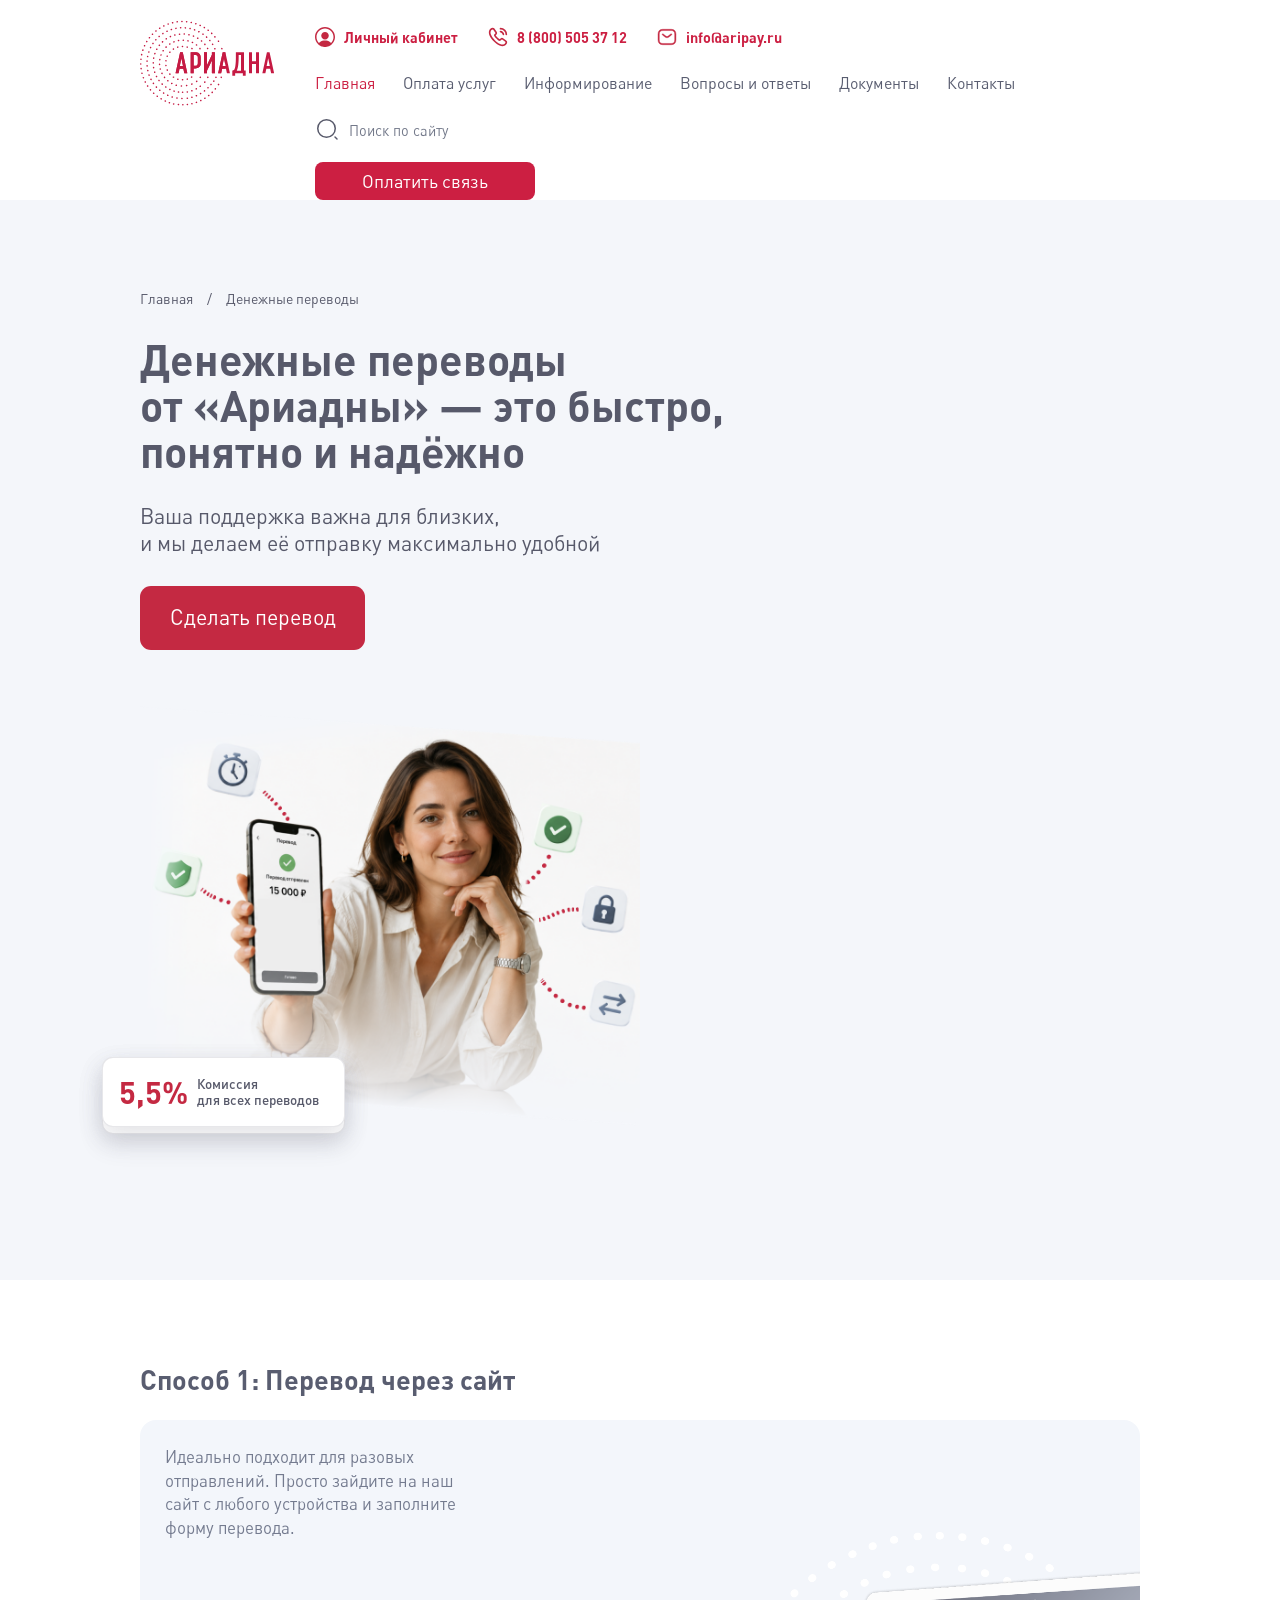
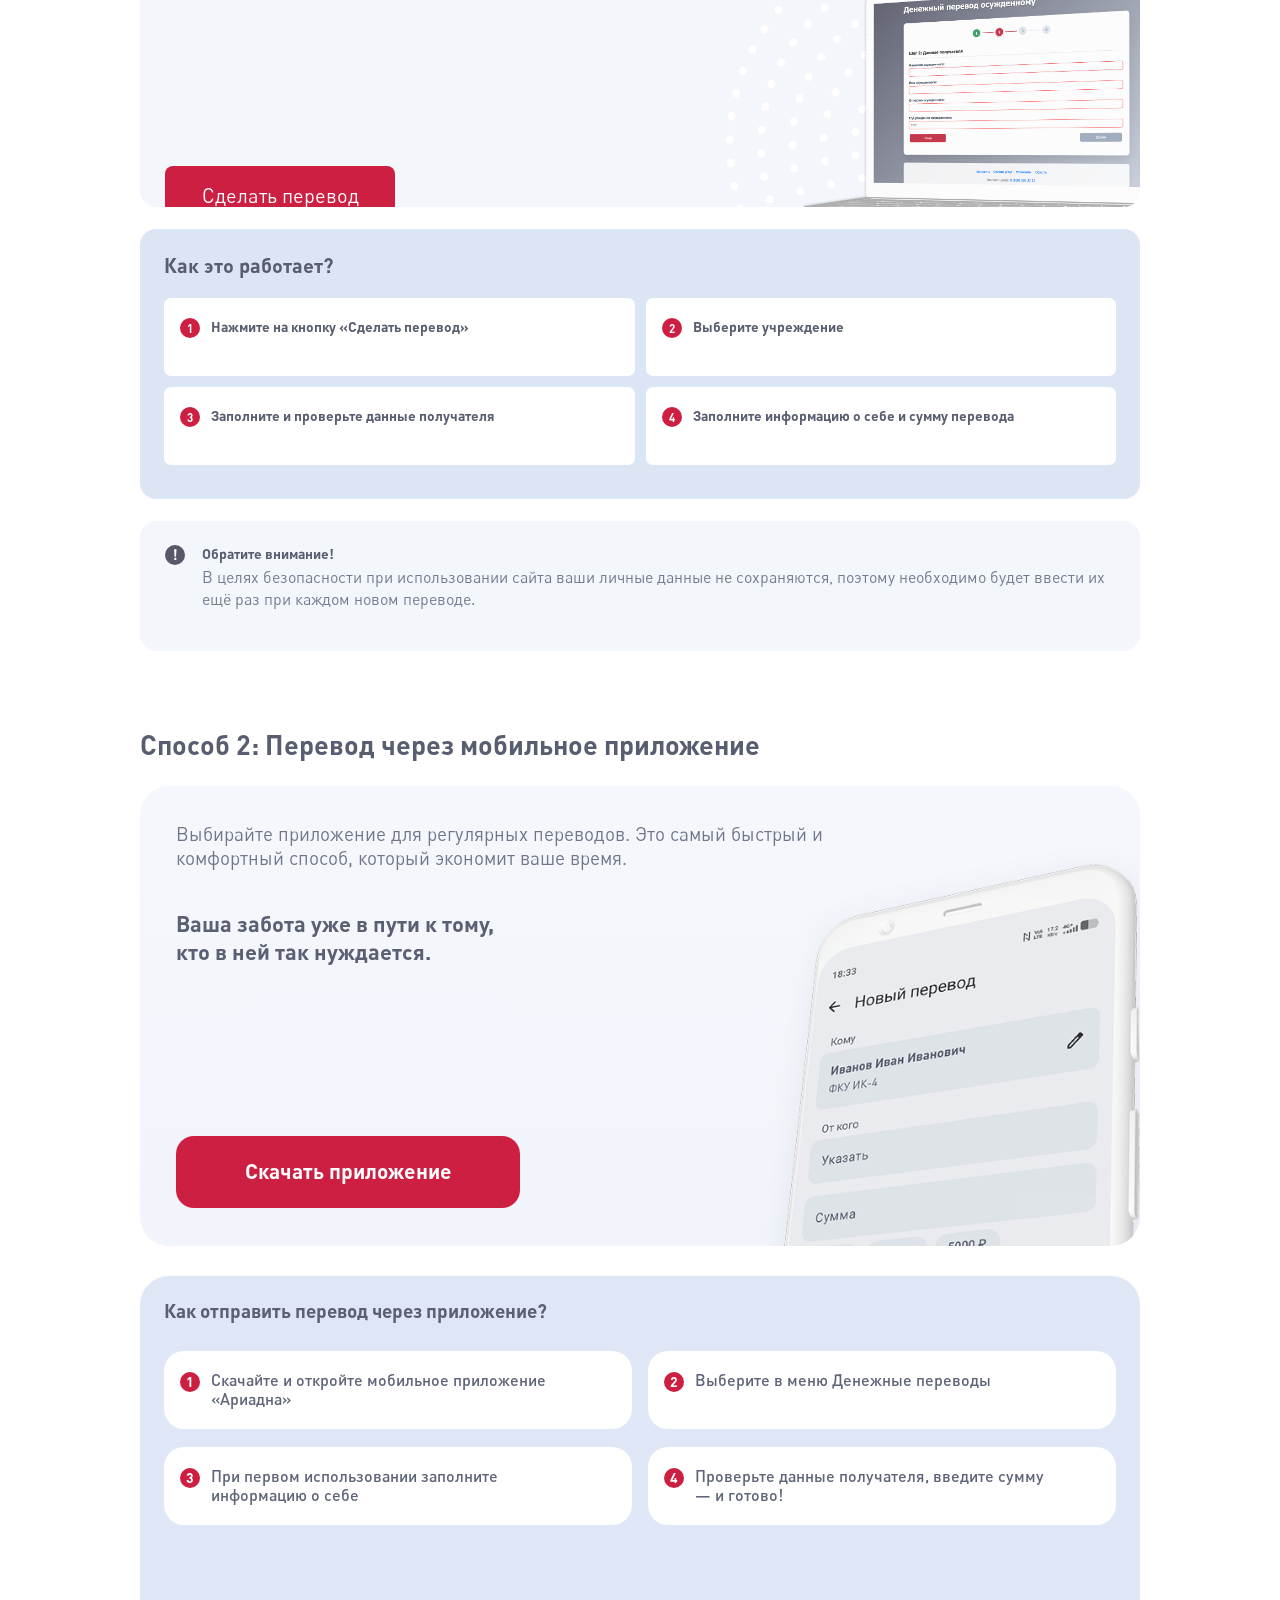
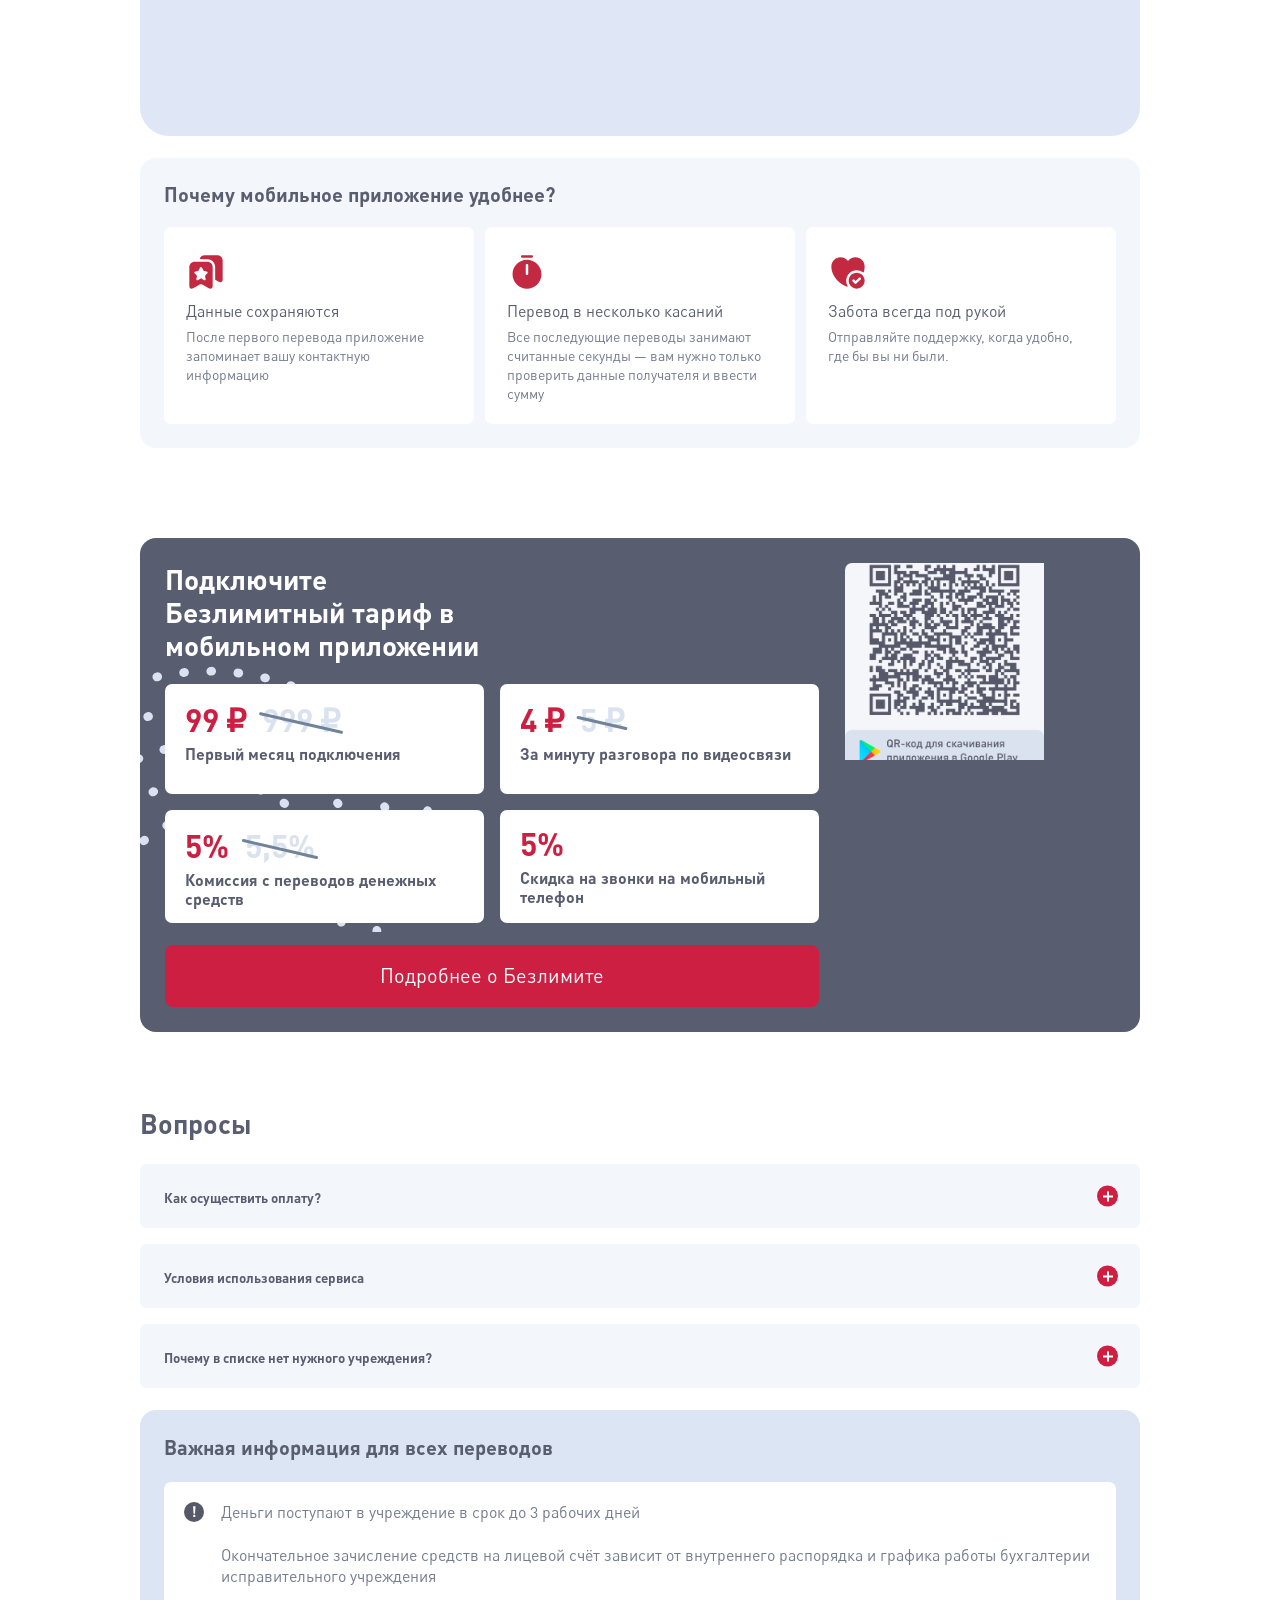
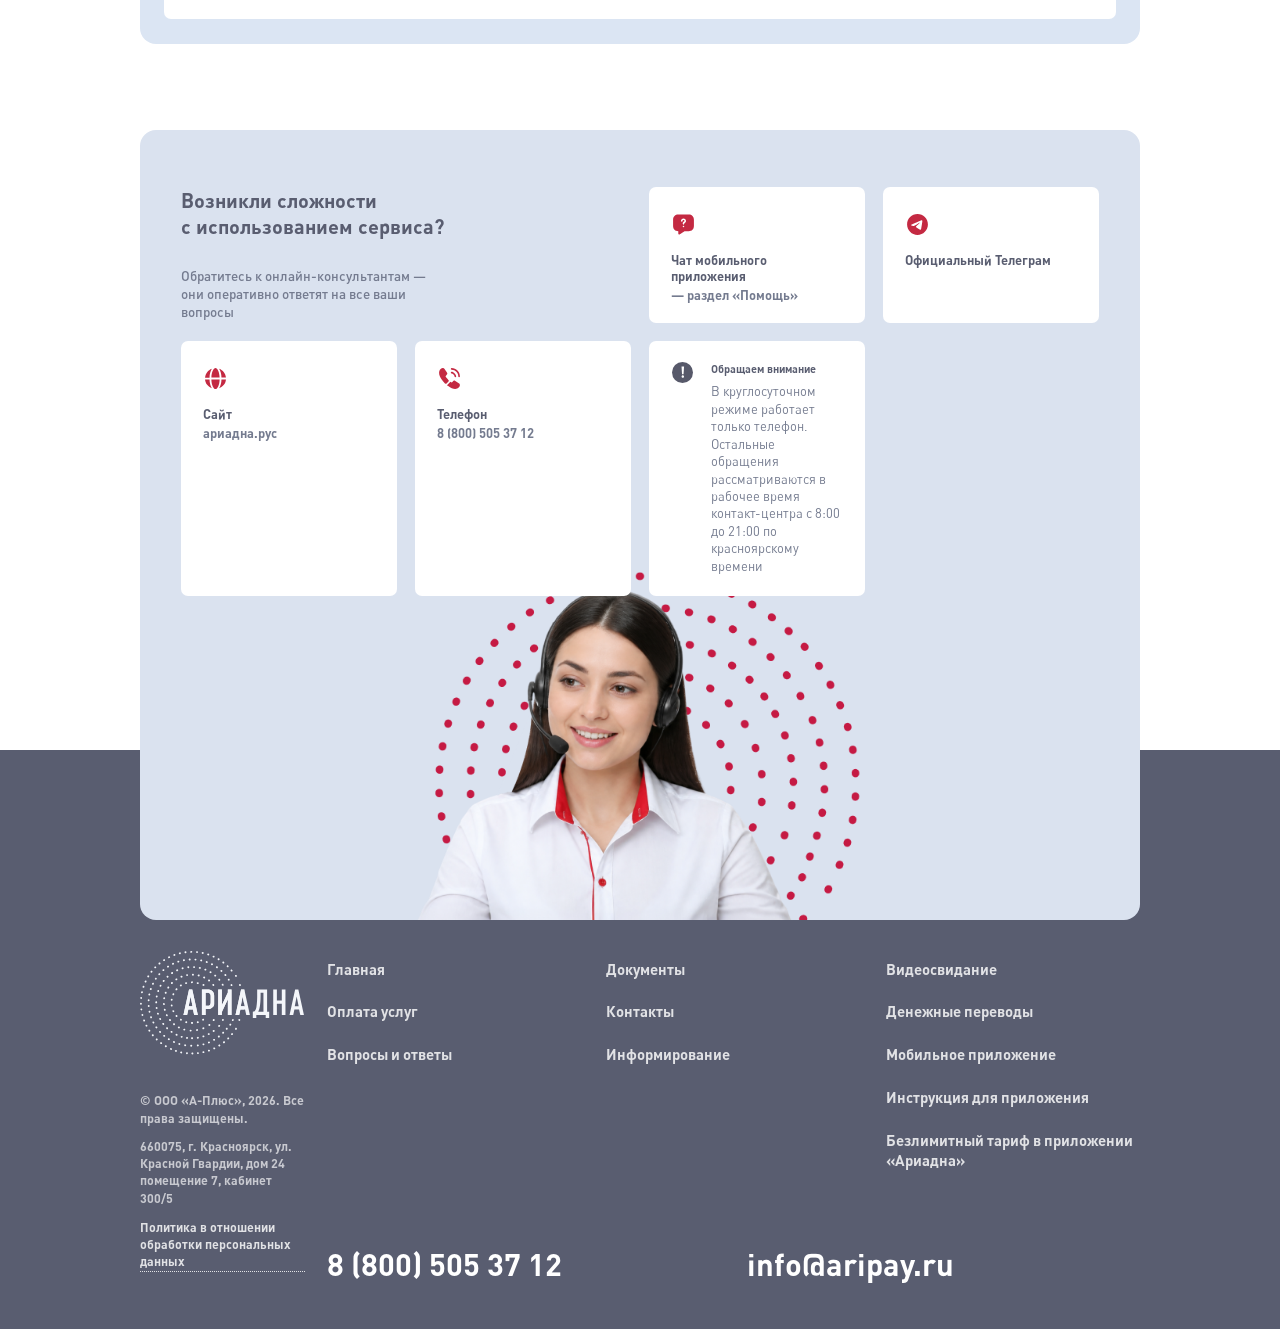
==== index.html @ 0bdec5e2 "first commit" ====
<!doctype html>
<html lang="ru">
  <head>
    <meta charset="UTF-8" />
    <meta name="viewport" content="width=device-width, initial-scale=1.0" />
    <title>Денежные переводы — Ариадна</title>
    <link rel="stylesheet" href="./styles.css" />
  </head>
  <body class="transfer-body">
    <header class="site-header">
      <div class="site-header__inner">
        <a class="logo-link" href="./main.html" aria-label="Ариадна, главная">
          <img src="./icon/logo.svg" width="180" height="117" alt="Ариадна" />
        </a>

        <div class="header-content">
          <div class="header-top" aria-label="Контакты">
            <a class="top-link" href="#">
              <img src="./icon/Group.svg" width="20" height="20" alt="" />
              <span>Личный кабинет</span>
            </a>
            <a class="top-link" href="tel:88005053712">
              <img src="./icon/Group-1.svg" width="20" height="20" alt="" />
              <span>8 (800) 505 37 12</span>
            </a>
            <a class="top-link" href="mailto:info@aripay.ru">
              <img src="./icon/mail.svg" width="20" height="20" alt="" />
              <span>info@aripay.ru</span>
            </a>
          </div>

          <div class="header-bottom">
            <nav class="main-nav" aria-label="Основная навигация">
              <a class="is-active" href="./main.html">Главная</a>
              <a href="./payment.html">Оплата услуг</a>
              <a href="./news.html">Информирование</a>
              <a href="./faq.html">Вопросы и ответы</a>
              <a href="./docs.html">Документы</a>
              <a href="./contacts.html">Контакты</a>
            </nav>
            <div class="header-actions">
              <form class="header-search" role="search">
                <label class="sr-only" for="header-search">Поиск по сайту</label>
                <img src="./icon/Label.svg" width="24" height="24" alt="" />
                <input id="header-search" name="q" type="search" placeholder="Поиск по сайту" />
              </form>
              <a class="pay-button" href="./payment.html">Оплатить связь</a>
            </div>
          </div>
        </div>
      </div>
    </header>

    <main>
      <section class="transfer-hero">
        <div class="page-container transfer-hero__grid">
          <div class="transfer-hero__copy">
            <nav class="breadcrumbs" aria-label="Хлебные крошки">
              <a href="./main.html">Главная</a>
              <span>/</span>
              <span>Денежные переводы</span>
            </nav>
            <h1>
  Денежные переводы<br />
  от «Ариадны» — это быстро,<br />
  понятно и надёжно
</h1>
            <p>Ваша поддержка важна для близких,<br />и мы делаем её отправку максимально удобной</p>
            <a class="btn btn-primary" href="./payment.html">Сделать перевод</a>
          </div>

          <div class="transfer-hero__media" aria-hidden="true">
            <img src="./assets/payment-hero.png" width="728" height="700" alt="" />
            <div class="commission-card commission-card--left">
              <strong>5%</strong>
              <span>Комиссия для <br> пользователей <b>Безлимита</b></span>
            </div>
            <div class="commission-card commission-card--right">
              <strong>5,5%</strong> 
              <span>Комиссия <br>для всех переводов</span>
            </div>
          </div>
        </div>
      </section>

      <section class="transfer-content page-container" aria-label="Способы перевода">
        <div class="transfer-method">
          <h2>Способ 1: Перевод через сайт</h2>
          <div class="transfer-method__grid">
            <article class="transfer-card transfer-card--site">
              <div class="transfer-card__copy">
                <p>Идеально подходит для разовых отправлений. Просто зайдите на наш сайт с любого устройства и заполните форму перевода.</p>
                <a class="btn btn-primary" href="./payment.html">Сделать перевод</a>
              </div>
              <img src="./assets/laptop.png" width="996" height="662" alt="Форма денежного перевода на сайте Ариадна" />
            </article>

            <div class="transfer-side">
              <article class="process-panel">
                <h3>Как это работает?</h3>
                <ol class="process-grid">
                  <li><span>1</span>Нажмите на кнопку «Сделать перевод»</li>
                  <li><span>2</span>Выберите учреждение</li>
                  <li><span>3</span>Заполните и проверьте данные получателя</li>
                  <li><span>4</span>Заполните информацию о себе и сумму перевода</li>
                </ol>
              </article>

              <aside class="notice-card">
                <img src="./icon/mark.svg" width="24" height="24" alt="" />
                <div>
                  <h3>Обратите внимание!</h3>
                  <p>В целях безопасности при использовании сайта ваши личные данные не сохраняются, поэтому необходимо будет ввести их ещё раз при каждом новом переводе.</p>
                </div>
              </aside>
            </div>
          </div>
        </div>

        <div class="transfer-method transfer-method--app">
          <h2>Способ 2: Перевод через мобильное приложение</h2>
          <div class="transfer-method__grid transfer-method__grid--app">
            <article class="transfer-card transfer-card--app transfer-card--app-exact">
              <div class="transfer-card__copy transfer-card__copy--app-exact">
                <p>Выбирайте приложение для регулярных переводов. Это самый быстрый и комфортный способ, который экономит ваше время.</p>
                <p class="transfer-card__accent">Ваша забота уже в пути к тому,<br />кто в ней так нуждается.</p>
                <a class="btn btn-primary transfer-card__button-app" href="./app.html">Скачать приложение</a>
              </div>
              <img src="./assets/mokker.png" width="468" height="595" alt="Экран нового перевода в приложении Ариадна" />
            </article>

            <article class="process-panel process-panel--app-exact">
              <h3>Как отправить перевод через приложение?</h3>
              <ol class="process-grid process-grid--app-exact">
                <li>
                  <span>1</span>
                  <div>Скачайте и откройте мобильное приложение «Ариадна»</div>
                </li>
                <li>
                  <span>2</span>
                  <div>Выберите в меню Денежные переводы</div>
                </li>
                <li>
                  <span>3</span>
                  <div>При первом использовании заполните информацию о себе</div>
                </li>
                <li>
                  <span>4</span>
                  <div>Проверьте данные получателя, введите сумму — и готово!</div>
                </li>
              </ol>
            </article>
          </div>

          <article class="benefits-panel">
            <h3>Почему мобильное приложение удобнее?</h3>
            <div class="benefits-grid">
              <div class="benefit-card">
                <img src="./icon/app3.svg" alt="">
                <h4>Данные сохраняются</h4>
                <p>После первого перевода приложение запоминает вашу контактную информацию</p>
              </div>
              <div class="benefit-card">
                <img src="./icon/app1.svg" alt="">
                <h4>Перевод в несколько касаний</h4>
                <p>Все последующие переводы занимают считанные секунды — вам нужно только проверить данные получателя и ввести сумму</p>
              </div>
              <div class="benefit-card">
                <img src="./icon/app2.svg" alt="">
                <h4>Забота всегда под рукой</h4>
                <p>Отправляйте поддержку, когда удобно, где бы вы ни были.</p>
              </div>
            </div>
          </article>
        </div>
      </section>

      <section class="unlimited-section page-container" aria-label="Безлимитный тариф">
        <div class="unlimited-panel">
          <h2 class="unlimited-panel__title">
            <span>Подключите Безлимитный тариф в мобильном приложении</span>

          </h2>
          <div class="unlimited-offers" aria-label="Преимущества тарифа">
            <article class="offer-card">
              <strong>99 ₽</strong>
              <del>999 ₽</del>
              <span>Первый месяц подключения</span>
            </article>
            <article class="offer-card">
              <strong>4 ₽</strong>
              <del>5 ₽</del>
              <span>За минуту разговора по видеосвязи</span>
            </article>
            <article class="offer-card">
              <strong>5%</strong>
              <del>5,5%</del>
              <span>Комиссия с переводов денежных средств</span>
            </article>
            <article class="offer-card">
              <strong>5%</strong>
              <span>Скидка на звонки на мобильный телефон</span>
            </article>
          </div>
          <a class="btn btn-primary unlimited-panel__button" href="./unlimited.html">Подробнее о Безлимите</a>
          <aside class="unlimited-qr">
            <img src="./icon/qr-main.png" width="302" height="298" alt="QR-код для скачивания приложения Ариадна" />

          </aside>
        </div>
      </section>

      <section class="faq-section page-container" id="transfer-faq">
        <h2>Вопросы</h2>
        <div class="faq-grid">
          <div class="faq-list" aria-label="Популярные вопросы">
            <details>
              <summary>Как осуществить оплату?</summary>
              <p>Выберите способ перевода, заполните данные получателя и подтвердите оплату.</p>
            </details>
            <details>
              <summary>Условия использования сервиса</summary>
              <p>Сервис доступен для переводов в учреждения, подключенные к системе «Ариадна».</p>
            </details>
            <details>
              <summary>Почему в списке нет нужного учреждения?</summary>
              <p>Учреждение может быть временно недоступно. Проверьте список позже или обратитесь в поддержку.</p>
            </details>
          </div>

          <aside class="transfer-info-panel">
            <h3>Важная информация для всех переводов</h3>
            <div class="info-row">
              <img src="./icon/mark.svg" width="24" height="24" alt="" />
              <p>Деньги поступают в учреждение в срок до 3 рабочих дней <br> <br> Окончательное зачисление средств на лицевой счёт зависит от внутреннего распорядка и графика работы бухгалтерии исправительного учреждения</p>
              <p></p>
            </div>
          </aside>
        </div>
      </section>

      <section class="questions-section page-container">
        <div class="questions-panel">
          <div class="questions-copy">
            <h2>Возникли сложности<br />с использованием сервиса?</h2>
            <p>Обратитесь к онлайн-консультантам — они оперативно ответят на все ваши вопросы</p>
          </div>
          <a class="contact-card contact-card-chat" href="#">
            <img src="./icon/icon-contact-2.svg" width="40" height="40" alt="" />
            <h3>Чат мобильного приложения</h3>
            <p>— раздел «Помощь»</p>
          </a>
          <a class="contact-card contact-card-telegram" href="#">
            <img src="./icon/icon-contact-3.svg" width="40" height="40" alt="" />
            <h3>Официальный Телеграм</h3>
          </a>
          <img class="operator-image" src="./assets/woman.png" width="575" height="450" alt="Оператор службы поддержки Ариадна" />
          <a class="contact-card contact-card-site" href="#">
            <img src="./icon/icon-contact.svg" width="40" height="40" alt="" />
            <h3>Сайт</h3>
            <p>ариадна.рус</p>
          </a>
          <a class="contact-card contact-card-phone" href="tel:88005053712">
            <img src="./icon/icon-contact-1.svg" width="40" height="40" alt="" />
            <h3>Телефон</h3>
            <p>8 (800) 505 37 12</p>
          </a>
          <aside class="attention-card">
            <img src="./icon/mark.svg" width="24" height="24" alt="" />
            <div>
              <h3>Обращаем внимание</h3>
              <p>В круглосуточном режиме работает только телефон. Остальные обращения рассматриваются в рабочее время контакт-центра с 8:00 до 21:00 по красноярскому времени</p>
            </div>
          </aside>
        </div>
      </section>
    </main>

    <footer class="site-footer">
      <div class="footer-inner">
        <div class="footer-brand">
          <a class="footer-logo" href="./main.html" aria-label="Ариадна, главная">
            <img src="./icon/logo-white.svg" width="186" height="108" alt="Ариадна" />
          </a>
          <p>© ООО «А-Плюс», 2026. Все права защищены.</p>
          <p>660075, г. Красноярск, ул. Красной Гвардии, дом 24 помещение 7, кабинет 300/5</p>
          <a class="privacy-link" href="#">Политика в отношении обработки персональных данных</a>
        </div>
        <nav class="footer-nav footer-nav-primary" aria-label="Основные разделы">
          <a href="./main.html">Главная</a>
          <a href="./payment.html">Оплата услуг</a>
          <a href="./faq.html">Вопросы и ответы</a>
        </nav>
        <nav class="footer-nav footer-nav-secondary" aria-label="Информация">
          <a href="./docs.html">Документы</a>
          <a href="./contacts.html">Контакты</a>
          <a href="./news.html">Информирование</a>
        </nav>
        <nav class="footer-nav footer-nav-services" aria-label="Услуги">
          <a href="./videomeeting.html">Видеосвидание</a>
          <a href="./index.html">Денежные переводы</a>
          <a href="./app.html">Мобильное приложение</a>
          <a href="./app.html#app-setup">Инструкция для приложения</a>
          <a href="./unlimited.html">Безлимитный тариф в приложении «Ариадна»</a>
        </nav>
        <div class="footer-contact">
          <a class="footer-phone" href="tel:88005053712">8 (800) 505 37 12</a>
          <a class="footer-mail" href="mailto:info@aripay.ru">info@aripay.ru</a>
        </div>
      </div>
    </footer>

    <script src="./script.js"></script>
  </body>
</html>
---- styles.css ----
@font-face { font-family: "DIN Pro"; src: url("./font/dinpro_light.otf") format("opentype"); font-weight: 300; font-style: normal; font-display: swap; }
@font-face { font-family: "DIN Pro"; src: url("./font/dinpro_lightitalic.ttf") format("truetype"); font-weight: 300; font-style: italic; font-display: swap; }
@font-face { font-family: "DIN Pro"; src: url("./font/dinpro.otf") format("opentype"); font-weight: 400; font-style: normal; font-display: swap; }
@font-face { font-family: "DIN Pro"; src: url("./font/dinpro_italic.otf") format("opentype"); font-weight: 400; font-style: italic; font-display: swap; }
@font-face { font-family: "DIN Pro"; src: url("./font/dinpro_medium.otf") format("opentype"); font-weight: 500; font-style: normal; font-display: swap; }
@font-face { font-family: "DIN Pro"; src: url("./font/dinpro_mediumitalic.otf") format("opentype"); font-weight: 500; font-style: italic; font-display: swap; }
@font-face { font-family: "DIN Pro"; src: url("./font/dinpro_bold.otf") format("opentype"); font-weight: 700; font-style: normal; font-display: swap; }
@font-face { font-family: "DIN Pro"; src: url("./font/dinpro_bold.otf") format("opentype"); font-weight: 800; font-style: normal; font-display: swap; }
@font-face { font-family: "DIN Pro"; src: url("./font/dinpro_bolditalic.otf") format("opentype"); font-weight: 700; font-style: italic; font-display: swap; }
@font-face { font-family: "DIN Pro"; src: url("./font/dinpro_bolditalic.otf") format("opentype"); font-weight: 800; font-style: italic; font-display: swap; }
@font-face { font-family: "DIN Pro"; src: url("./font/dinpro_black.otf") format("opentype"); font-weight: 900; font-style: normal; font-display: swap; }
@font-face { font-family: "DIN Pro"; src: url("./font/dinpro_blackitalic.otf") format("opentype"); font-weight: 900; font-style: italic; font-display: swap; }

:root {
  --red: #cc1f42;
  --red-hover: #b71938;
  --dark: #595d70;
  --text: #747b8f;
  --muted: #9aa2b4;
  --soft: #f4f6fb;
  --panel: #dfe7f4;
  --footer: #595d70;
  --white: #ffffff;
  --container-width: 1260px;
  --container-padding: 32px;
  --radius: 16px;
  font-family: "DIN Pro", "Inter", "Segoe UI", Arial, sans-serif;
}

@media (max-width: 1440px) { :root { --container-width: 1120px; } }
@media (max-width: 1280px) { :root { --container-width: 1000px; } }
@media (max-width: 1180px) { :root { --container-width: 900px; } }
@media (max-width: 760px)  { :root { --container-padding: 16px; } }

* { box-sizing: border-box; }
html { min-height: 100%; }

body {
  min-width: 320px;
  min-height: 100%;
  margin: 0;
  color: var(--text);
  background: var(--white);
  font-size: 16px;
  line-height: 1.38;
}

a { color: inherit; text-decoration: none; }
img { display: block; max-width: 100%; height: auto; }
button, input { font: inherit; }
button { cursor: pointer; }

h1, h2, h3, p { margin-top: 0; }
h1 { margin-bottom: 30px; color: var(--dark); font-size: clamp(32px, 5vw, 40px); line-height: 1.16; font-weight: 800; }

.sr-only {
  position: absolute; width: 1px; height: 1px; padding: 0; overflow: hidden; clip: rect(0, 0, 0, 0); white-space: nowrap; border: 0;
}

.news-modal[hidden],
.qr-modal[hidden],
.payment-modal[hidden],
.faq-help[hidden] {
  display: none;
}

/* --- UNIFIED GRID CONTAINERS --- */
.page-container,
.site-header__inner,
.footer-inner,
.main-about,
.main-unlimited,
.questions-section,
.app-questions,
.unlim-benefits {
  width: min(100% - var(--container-padding) * 2, var(--container-width));
  margin-inline: auto;
}

/* --- HEADER --- */
.site-header { position: relative; z-index: 3; background: var(--white); }
.site-header__inner { display: grid; grid-template-columns: 135px 1fr; column-gap: 50px; min-height: 130px; padding-top: 20px; }
.logo-link { display: block; width: 135px; }
.header-content { display: grid; grid-template-columns: minmax(0, 1fr) 220px; column-gap: 28px; row-gap: 10px; align-items: start; min-width: 0; }
.header-top { display: grid; grid-column: 1; grid-row: 1; grid-template-columns: 196px 196px 254px; align-items: start; min-height: 42px; }
.top-link { position: relative; display: inline-flex; gap: 9px; align-items: center; min-height: 34px; color: var(--red); font-size: 14.5px; font-weight: 800; }
.top-link:not(:last-of-type)::after { position: absolute; top: 6px; right: 25px; width: 2px; height: 30px; background: #d8deea; content: ""; }
.header-search { display: flex; grid-column: 2; grid-row: 1; gap: 8px; align-items: center; width: 100%; min-height: 34px; margin: 0; }
.header-search input { flex: 1 1 auto; min-width: 0; width: auto; color: var(--dark); border: 0; outline: 0; background: transparent; caret-color: var(--red); font-size: 14.5px; }
.faq-body .header-search input { font-size: 15.5px; }
.header-search input::placeholder { color: #73798a; opacity: 1; }
.header-bottom { display: contents; }
.header-actions { display: contents; }
.main-nav { display: flex; grid-column: 1; grid-row: 2; gap: 28px; align-items: center; color: var(--dark); font-size: 16px; font-weight: 400; white-space: nowrap; }

/* --- BUTTONS & LINKS --- */
.main-nav a, .footer-nav a, .pay-button, .top-link, .btn, .contact-card, .contacts-card {
  transition: color 0.18s ease, background 0.18s ease, transform 0.18s ease, box-shadow 0.18s ease;
}
.main-nav a:hover, .main-nav a:focus-visible, .main-nav .is-active { color: var(--red); outline: 0; }
.pay-button, .btn { display: inline-flex; align-items: center; justify-content: center; min-height: 46px; padding-inline: 26px; border: 0; border-radius: 8px; color: var(--white); font-size: 18px; font-weight: 400; }
.pay-button { grid-column: 2; grid-row: 2; width: 100%; min-height: 38px; padding-inline: 0; background: var(--red); }
.btn-primary { min-width: 216px; background: var(--red); }
.btn-secondary { min-width: 225px; background: #788ba5; }
.pay-button:hover, .pay-button:focus-visible, .btn-primary:hover, .btn-primary:focus-visible { background: var(--red-hover); outline: 0; box-shadow: 0 12px 28px rgba(204, 31, 66, 0.2); }
.btn-secondary:hover, .btn-secondary:focus-visible { background: #667994; outline: 0; box-shadow: 0 12px 28px rgba(102, 121, 148, 0.22); }
.pay-button:active, .btn:active, .contact-card:active, .search-form button:active, .result-card:active { transform: translateY(1px); }

/* --- SEARCH --- */
.search-form { position: relative; display: grid; grid-template-columns: 1fr 55px; height: 56px; margin-bottom: 28px; border-radius: 9px; }
.search-form input { min-width: 0; padding: 0 22px; color: var(--dark); border: 0; border-radius: 9px 0 0 9px; outline: 0; background: var(--soft); caret-color: var(--red); font-size: 18px; font-weight: 500; transition: background 0.18s ease, box-shadow 0.18s ease; }
.search-form input::placeholder { color: var(--dark); font-weight: 500; opacity: 1; }
.search-form.is-filled input, .search-form.is-focused input { font-weight: 800; }
.search-form:hover input, .search-form:focus-within input, .search-form.is-focused input, .search-form.is-button-hovered input { background: var(--white); box-shadow: inset 0 0 0 2px rgba(204, 31, 66, 0.16); }
.search-form input:focus-visible, .header-search input:focus-visible { box-shadow: inset 0 0 0 2px rgba(204, 31, 66, 0.3); }
.search-form button { display: grid; place-items: center; border: 0; border-radius: 8px; background: var(--red); transition: background 0.18s ease, transform 0.18s ease, box-shadow 0.18s ease; }
.search-form button img { filter: brightness(0) invert(1); width: 20px; }
.search-form button:hover, .search-form button:focus-visible, .search-form.is-button-hovered button { background: var(--red-hover); outline: 0; box-shadow: 0 12px 24px rgba(204, 31, 66, 0.22); }
@supports selector(.search-form:has(button:hover)) {
  .search-form:has(button:hover) input, .search-form:has(button:focus-visible) input { background: var(--white); box-shadow: inset 0 0 0 2px rgba(204, 31, 66, 0.16); }
}

/* --- BREADCRUMBS --- */
.breadcrumbs { display: flex; gap: 14px; align-items: center; margin-bottom: 25px; color: var(--muted); font-size: 14px; font-weight: 400; }
.breadcrumbs a:hover, .breadcrumbs a:focus-visible { color: var(--red); outline: 0; }

/* --- COMMON HEADINGS --- */
.transfer-method h2, .faq-section h2, .app-features h2, .app-setup h2, .app-faq h2, .unlim-benefits h2, .unlim-faq h2 { margin: 0 0 24px; color: var(--dark); font-size: clamp(24px, 4vw, 27px); line-height: 1.2; font-weight: 800; }
.process-panel h3, .benefits-panel h3, .transfer-info-panel h3 { margin: 0 0 20px; color: var(--dark); font-size: 20px; line-height: 1.25; font-weight: 800; }
.main-payment h2, .main-about h2, .main-reasons h2 { margin: 0; color: var(--dark); font-size: clamp(22px, 3.5vw, 22px); line-height: 1.18; font-weight: 800; }

/* --- HERO & CONTENT SECTIONS --- */
.hero-section { min-height: 620px; padding: clamp(44px, 6vw, 86px) 0 clamp(50px, 8vw, 105px); background: var(--soft); }
.hero-grid { display: grid; grid-template-columns: 560px 1fr; gap: 60px; align-items: start; }
.hero-copy p { max-width: 520px; margin-bottom: 30px; color: var(--text); font-size: clamp(16px, 2.5vw, 19px); line-height: 1.32; font-weight: 500; }
.hero-actions { display: flex; gap: 24px; align-items: center; }
.hero-media { position: relative; min-height: 450px; }
.hero-media img { width: 635px; height: 560px; object-fit: contain; max-width: none; margin: -22px 0 0 -18px; }

/* Search Page */

@media (min-width: 1680px) {
  .site-header__inner {
    width: min(calc(100% - 440px), 1480px);
    grid-template-columns: 170px 1fr;
    column-gap: 84px;
    min-height: 158px;
    padding-top: 32px;
    padding-bottom: 13px;
    align-items: start;
  }

  .logo-link { width: 170px; }

  .header-content {
    grid-template-columns: minmax(0, 1fr) 190px;
    column-gap: 0;
    row-gap: 18px;
  }

  .header-top {
    grid-template-columns: 160px 188px 188px;
    min-height: 34px;
  }

  .top-link {
    min-height: 34px;
    font-size: 15px;
    font-weight: 700;
  }

  .top-link img { width: 20px; height: 20px; }
  .top-link:not(:last-of-type)::after { top: 5px; right: 22px; height: 30px; }

  .header-search {
    width: 155px;
    min-height: 34px;
    margin-left: 31px;
    justify-self: end;
    justify-content: flex-end;
    gap: 10px;
  }

  .header-search img { width: 23px; height: 23px; }
  .header-search input { flex: 0 0 auto; width: auto; font-size: 15px; }

  .main-nav {
    gap: 49px;
    font-size: 16px;
    line-height: 1.25;
  }

  .pay-button {
    width: 190px;
    min-height: 50px;
    border-radius: 12px;
    font-size: 18px;
    justify-self: end;
  }
}
.search-page { min-height: 520px; padding: 66px 0 0; background: var(--white); }
.search-page h1 { margin-bottom: 28px; color: var(--dark); font-size: clamp(36px, 5vw, 46px); line-height: 1.12; font-weight: 800; }
.result-summary { margin: 0 0 14px; color: var(--text); font-size: 19px; line-height: 1.35; }
.results-list { display: grid; gap: 12px; padding-bottom: 240px; }
.result-card { position: relative; display: block; min-height: 70px; padding: 20px 60px 20px 22px; overflow: hidden; border-radius: var(--radius); background: var(--soft); transition: transform 0.18s ease, box-shadow 0.18s ease; }
.result-card:hover, .result-card:focus-visible { outline: 0; box-shadow: 0 16px 34px rgba(72, 78, 96, 0.09); transform: translateY(-1px); }
.result-card__title { display: block; margin-bottom: 7px; color: var(--dark); font-size: 18px; line-height: 1.18; font-weight: 800; }
.result-card__title.is-highlighted { color: #f04462; }
.result-card__text { display: block; color: var(--text); font-size: 19px; line-height: 1.3; font-weight: 500; }
.result-card__text strong { color: var(--dark); font-weight: 800; }
.result-card__arrow { position: absolute; top: 24px; right: 22px; display: grid; width: 25px; height: 25px; place-items: center; border-radius: 50%; background: var(--red); }
.result-card__arrow::before { width: 7px; height: 7px; border-top: 3px solid var(--white); border-right: 3px solid var(--white); transform: translateX(-1px) rotate(45deg); content: ""; }
.result-card--compact { min-height: 70px; padding-top: 20px; }
.result-card--compact .result-card__title { margin-bottom: 0; }
.search-body.state-default .search-page, .search-body.state-empty .search-page { min-height: 445px; }
.search-body.state-empty .search-page { padding-top: 76px; }
.search-body.state-empty .search-page h1 { margin-bottom: 35px; font-size: clamp(36px, 8vw, 48px); }
.search-body.state-empty .search-form { margin-bottom: 28px; }
.search-body.state-empty .result-summary { font-size: 21px; }
.search-body.state-default .results-list, .search-body.state-empty .results-list { display: none; }

/* Main Section */
.main-hero { position: relative; display: grid; height: 540px; overflow: hidden; background: var(--soft); }
.main-hero-slide { grid-area: 1 / 1; height: 100%; opacity: 0; visibility: hidden; pointer-events: none; transition: opacity 0.45s ease, visibility 0.45s ease; }
.main-hero-slide.is-active { z-index: 1; opacity: 1; visibility: visible; pointer-events: auto; }
.main-hero__grid { display: grid; grid-template-columns: 740px 1fr; gap: 36px; height: 100%; }
.main-hero__copy { padding-top: 86px; }
.main-hero h1 { margin: 0 0 28px; color: var(--dark); font-size: clamp(46px, 5vw, 43px); line-height: 1.2; font-weight: 800; }
.main-hero-slide--unlimited h1 { font-size: clamp(30px, 4.5vw, 46px); line-height: 1.08; }
.main-hero h1 strong { color: var(--red); }
.main-hero h1 del { color: #cdd6e5; text-decoration-color: #aab5c7; text-decoration-thickness: 3px; }
.main-hero p { max-width: 640px; margin: 0 0 34px; color: var(--text); font-size: clamp(18px, 2.5vw, 22.5px); line-height: 1.35; font-weight: 400; }
.main-hero-slide--unlimited p { margin-bottom: 20px; font-size: 17px; }
.main-offer-row { display: grid; grid-template-columns: repeat(3, minmax(0, 1fr)); gap: 16px; margin-bottom: 27px; }
.main-offer-card { min-height: 100px; padding: 16px 16px 12px; border-radius: 6px; background: var(--white); box-shadow: 0 8px 18px rgba(80, 85, 105, 0.14); }
.main-hero-slide--video .main-offer-card { min-height: 115px; padding: 19px 22px 16px; }
.main-offer-card strong { display: inline-block; color: var(--red); font-size: 26px; line-height: 1; font-weight: 800; }
.main-hero-slide--video .main-offer-card strong { font-size: 36px; }
.main-offer-card del {
  position: relative;
  display: inline-block;
  margin-left: 5px;
  padding-inline: 2px;
  color: #cdd6e5;
  font-size: 22px;
  line-height: 1;
  font-weight: 800;
  text-decoration: none;
}
.main-offer-card del::after {
  position: absolute;
  top: 50%;
  left: -2px;
  width: calc(100% + 4px);
  height: 3px;
  border-radius: 999px;
  background: #aab5c7;
  transform: translateY(50%) rotate(13deg);
  transform-origin: center;
  content: "";
}
.main-offer-card span { display: block; margin-top: 7px; color: var(--dark); font-size: 16px; line-height: 1.18; font-weight: 400; }
.main-hero-slide--video .main-offer-card span { margin-top: 9px; font-size: 16px; line-height: 1.35; }
.main-hero__actions { display: flex; gap: 22px; align-items: center; }
.main-hero__actions .btn { min-width: 216px; min-height: 52px; font-size: 20px; font-weight: 400; }
.main-hero__actions .btn-secondary { color: var(--white); background: #75839a; }
.main-hero__actions .btn-secondary:hover, .main-hero__actions .btn-secondary:focus-visible { background: #66748b; }
.main-hero-controls { position: absolute; right: 0; bottom: 54px; left: 0; z-index: 4; display: flex; justify-content: space-between; pointer-events: none; }
.main-slider-dots { display: flex; gap: 7px; align-items: center; pointer-events: auto; }
.main-slider-dots button { width: 9px; height: 9px; padding: 0; border: 0; border-radius: 50%; background: #d7dfec; transition: background 0.25s ease, transform 0.25s ease; }
.main-slider-dots .is-active { background: var(--dark); }
.main-hero__media { position: relative; min-height: 540px; }
.main-hero__media > img { position: absolute; top: 45px; left: 20px; width: 490px; max-width: none; }
.main-hero-slide--video .main-hero__media::before { position: absolute; top: 100px; left: 75px; width: 430px; height: 430px; border-radius: 50%; background-image: radial-gradient(circle, var(--red) 0 4.5px, transparent 5.5px); background-size: 26px 26px; content: ""; }
.main-hero-slide--video .main-hero__media > img { top: 43px; left: 85px; z-index: 1; width: 585px; }
.main-hero-slide--transfer .main-hero__media::before { position: absolute; top: 135px; left: 72px; width: 550px; height: 324px; border: 5px dotted var(--red); border-color: var(--red) transparent transparent var(--red); border-radius: 50%; opacity: 0.95; content: ""; }
.main-hero-slide--transfer .main-hero__media > img { top: 16px; left: 72px; z-index: 1; width: 684px; }
.main-hero-arrows { display: flex; gap: 7px; pointer-events: auto; }
.main-hero-arrows button { display: grid; width: 30px; height: 30px; place-items: center; border: 0; border-radius: 7px; color: #748199; background: var(--panel); font-size: 16px; font-weight: 800; transition: transform 0.18s ease, background 0.18s ease; }
.main-hero-arrows button:hover, .main-hero-arrows button:focus-visible { outline: 0; background: #d2ddeb; transform: translateY(-1px); }

.main-payment { display: grid; grid-template-columns: 240px 1fr; gap: 43px; align-items: center; padding: 60px 0 63px; }
.main-payment-note { position: relative; display: inline-block; color: var(--dark); cursor: help; }
.main-payment-note::after { position: absolute; top: calc(100% + 18px); left: 50%; z-index: 3; width: 300px; padding: 20px 22px; border-radius: 9px; color: var(--text); background: var(--soft); box-shadow: 0 8px 22px rgba(89, 93, 112, 0.16); font-size: 16px; line-height: 1.35; font-weight: 500; transform: translateX(-16%); opacity: 0; visibility: hidden; pointer-events: none; content: attr(aria-label); }
.main-payment-note:hover::after, .main-payment-note:focus-visible::after { opacity: 1; visibility: visible; }
.main-payment-form { display: grid; grid-template-columns: 1fr 1fr 185px; gap: 18px; }
.main-payment-field { display: grid; gap: 10px; align-content: start; }
.main-payment-form input { width: 100%; height: 56px; padding: 0 20px; border: 2px solid transparent; border-radius: 6px; color: var(--dark); background: var(--soft); font-size: 16px; font-weight: 400; transition: border-color 0.18s ease, background 0.18s ease; }
.main-payment-form input:focus { outline: 0; border-color: #d4ddeb; background: var(--white); }
.main-payment-form input.is-invalid { border-color: #d62c4b; background: var(--soft); }
.main-payment-error { margin: 0; color: var(--dark); font-size: 14px; line-height: 1.3; font-weight: 400; }
.main-payment-error[hidden] { display: none; }
.main-payment-form .btn { align-self: start; min-height: 56px; height: 56px; }
.main-payment-form .btn:disabled { background: #df91a2; cursor: not-allowed; box-shadow: none; transform: none; }

.main-about { position: relative; z-index: 2; display: grid; grid-template-columns: 342px 1fr; gap: 24px; padding: 46px 54px 53px; border-radius: 20px; background: var(--panel); }
.main-about h2 { font-size: 32px; line-height: 1.1; }
.main-about__lead { max-width: 860px; margin: 0; color: var(--text); font-size: 20px; line-height: 1.4; font-weight: 400; }
.main-about-grid { position: relative; display: grid; grid-column: 1 / -1; grid-template-columns: repeat(3, minmax(0, 1fr)); gap: 24px; margin-top: 32px; }
.main-about-grid::before { position: absolute; left: -50px; bottom: 77px; width: 189px; height: 320px; background: url("./icon/circle-right.svg") center / contain no-repeat; content: ""; }

.main-service-card { position: relative; display: flex; min-height: 544px; overflow: hidden; border-radius: 10px; background: #f7f9fd; }
.main-service-card > div { position: relative; z-index: 1; display: flex; flex-direction: column; align-items: flex-start; max-width: 405px; min-height: 100%; padding: 25px 24px; }
.main-service-card h3 { margin: 0 0 12px; color: var(--dark); font-size: 22px; line-height: 1.18; font-weight: 400; }
.main-service-card p { margin: 0; color: var(--text); font-size: 16px; line-height: 1.28; font-weight: 400; }
.main-service-card a { position: relative; z-index: 2; display: inline-block; margin-top: auto; color: var(--red); font-size: 21px; line-height: 1.2; font-weight: 800; }
.main-service-card a:hover, .main-service-card a:focus-visible { color: var(--red-hover); outline: 0; }
.main-service-card img { position: absolute; right: -1px; bottom: -1px; width: 430px; max-width: none; height: auto; }

.main-app-banner { position: relative; min-height: 532px; margin-top: -30px; padding: 170px 48px 58px; overflow: hidden; background: #f4f7fc;  border-bottom-left-radius: 15px;
  border-bottom-right-radius: 15px; }
.main-app-banner__content { position: relative; z-index: 1; width: min(100%, 780px); }
.main-app-banner h2 { max-width: 520px; margin: 0 0 35px; color: var(--dark); font-size: 30px; line-height: 1.36; font-weight: 800; }
.main-app-banner p { max-width: 500px; margin: 0 0 34px; color: var(--text); font-size: 20px; line-height: 1.38; font-weight: 400; }
.main-app-banner__features { display: grid; grid-template-columns: repeat(4, minmax(0, 1fr)); gap: 20px; margin-bottom: 32px; }
.main-app-banner__feature { min-height: 135px; padding: 26px 19px 18px; border-radius: 8px; background: var(--white); }
.main-app-banner__feature img { width: 34px; height: 34px; margin-bottom: 18px; object-fit: contain; }
.main-app-banner__feature h3 { margin: 0; color: var(--dark); font-size: 15px; line-height: 1.32; font-weight: 500; }
.main-app-banner__button { min-width: 288px; min-height: 55px; border-radius: 10px;font-weight:400 ; font-size: 22px; }
.main-app-banner__image { position: absolute; right: 0; bottom: 0; width: 486px; max-width: none; }

.main-reasons { padding: 74px 0 60px; }
.main-reasons h2 { margin-bottom: 28px; }
.main-reasons-grid { display: grid; grid-template-columns: repeat(3, minmax(0, 1fr)); gap: 18px; }
.main-reason-card { min-height: 115px; padding: 20px; border-radius: 6px; background: var(--soft); }
.main-reason-card img { width: 25px; height: 25px; margin-bottom: 12px; }
.main-reason-card h3 { margin: 0 0 7px; color: var(--dark); font-size: 18px; line-height: 1.22; font-weight: 400; }
.main-reason-card p { margin: 0; color: var(--text); font-size: 15px; line-height: 1.35; font-weight: 400; }
.main-reason-card--wide { grid-column: span 2; }
.main-unlimited { padding-bottom: 70px; }
.main-questions { margin-bottom: -110px; }

/* Video & Instructions */
.video-body .hero-grid { grid-template-columns: 630px 1fr; gap: 9px; }
.video-body .hero-copy { padding-top: 3px; }
.video-body .hero-media img { width: 630px; margin: -20px 0 0 70px; }
.instruction-section { margin-top: -30px; }
.instruction-panel, .questions-panel { position: relative; overflow: hidden; border-radius: var(--radius); background: var(--panel); }
.instruction-panel { display: grid; grid-template-columns: 315px repeat(2, 1fr); gap: 18px; padding: 56px 54px 54px; }
.instruction-panel::before, .instruction-panel::after, .questions-panel::before { position: absolute; width: 250px; height: 250px; border-radius: 50%; background-image: radial-gradient(circle, var(--red) 0 3.5px, transparent 4.5px); background-size: 22px 22px; opacity: 0.95; content: ""; }
.instruction-panel::before { left: -74px; bottom: 56px; }
.instruction-panel::after { right: -84px; bottom: -20px; }
.instruction-panel > h2 { position: relative; z-index: 1; max-width: 270px; margin: 0; color: var(--dark); font-size: clamp(22px, 3vw, 25px); line-height: 1.25; font-weight: 800; }

.step-card, .reason-card, .contact-card, .attention-card { position: relative; z-index: 1; border-radius: 7px; background: var(--white); }
.step-card { min-height: 220px; padding: 48px 22px 22px; }
.step-card--with-screen { display: grid; grid-template-columns: 1fr 120px; gap: 16px; align-items: end; padding: 22px 22px 14px; }
.step-card--with-screen > div { padding-top: 45px; }
.step-card img { width: 120px; height: 240px; object-fit: cover; justify-self: end; border-radius: 7px; }
.step-badge { position: absolute; top: 22px; left: 22px; display: grid; width: 20px; height: 20px; place-items: center; border-radius: 50%; color: var(--white); background: var(--red); font-size: 12px; line-height: 1; font-weight: 800; }
.step-badge--dark { background: var(--dark); }
.step-card h3, .reason-card h3, .contact-card h3, .attention-card h3 { margin-bottom: 8px; color: var(--dark); font-size: 14.5px; line-height: 1.24; font-weight: 800; }
.step-card p, .reason-card p, .contact-card p, .attention-card p { margin-bottom: 0; color: var(--text); font-size: 13.5px; line-height: 1.33; font-weight: 600; }
.step-card a { display: inline-block; margin-top: 11px; color: var(--red); font-size: 12.5px; font-weight: 800; }

.reasons-section { display: grid; grid-template-columns: 315px 1fr; gap: 18px; padding: 76px 42px 82px; }
.reasons-section h2 { max-width: 288px; margin: 0; color: var(--dark); font-size: clamp(22px, 3vw, 25px); line-height: 1.25; font-weight: 800; }
.reason-grid { display: grid; grid-template-columns: repeat(2, 1fr); gap: 18px; }
.reason-card { min-height: 135px; padding: 50px 22px 22px; background: var(--soft); }
.reason-card--wide { grid-column: span 2; }

/* Questions Panel */
.questions-section { margin-bottom: -82px; }
.questions-panel { container-type: inline-size; display: block; height: auto; min-height: 0; aspect-ratio: 1600 / 510; padding: 0; border-radius: var(--radius); background: #dae2ef; }
.questions-panel::before { display: none; left: 37.0625cqw; top: 13.7cqw; bottom: auto; width: 33.75cqw; height: 33.75cqw; background-size: 1.8125cqw 1.8125cqw; }
.questions-copy { position: absolute; z-index: 2; top: 4.25cqw; left: 3.75cqw; width: 28.5cqw; }
.questions-copy h2 { max-width: 28.5cqw; margin: 0 0 2.35cqw; color: var(--dark); font-size: clamp(20px, 1.82cqw, 25px); line-height: 1.31; font-weight: 800; }
.questions-copy p { max-width: 27.75cqw; margin: 0; color: var(--text); font-size: clamp(13.5px, 1.18cqw, 16px); line-height: 1.32; font-weight: 500; }
.contact-card { width: 13.45cqw; height: 9.9cqw; min-height: 0; padding: 1.55cqw 1.35cqw 1.1cqw; }
.contact-card:hover, .contact-card:focus-visible { transform: translateY(-2px); box-shadow: 0 16px 34px rgba(72, 78, 96, 0.12); outline: 0; }
.contact-card img { width: clamp(25px, 2.05cqw, 31px); height: clamp(25px, 2.05cqw, 31px); margin-bottom: 0.95cqw; }
.contact-card h3 { margin-bottom: 0; font-size: clamp(13px, 0.92cqw, 12.5px); line-height: 1.26; }
.contact-card p { margin-top: 0.28cqw; font-size: clamp(13px, 0.82cqw, 11.5px); line-height: 1.34; }
.contact-card-chat { position: absolute; top: 17.85cqw; left: 3.75cqw; }
.contact-card-telegram { position: absolute; top: 17.85cqw; left: 19.35cqw; }
.operator-image { position: absolute; z-index: 1; left: 34.1cqw; bottom: 0; width: 33.45cqw; max-width: none; }
.contact-card-site { position: absolute; top: 5.7cqw; left: 66.35cqw; }
.contact-card-phone { position: absolute; top: 5.7cqw; left: 81.9cqw; }
.attention-card { position: absolute; top: 16.95cqw; left: 66.35cqw; display: grid; grid-template-columns: 1.45cqw 1fr; gap: 0.82cqw; width: 28.95cqw; height: 10cqw; min-height: 0; padding: 1.25cqw 1.35cqw; }
.attention-card img { width: clamp(16px, 1.35cqw, 20px); height: clamp(16px, 1.35cqw, 20px); }
.attention-card h3 { margin: 0 0 0.55cqw; font-size: clamp(11px, 0.92cqw, 12.5px); line-height: 1.25; }
.attention-card p { max-width: 23.6cqw; margin: 0; font-size: clamp(13px, 0.76cqw, 11.5px); line-height: 1.34; font-weight: 400; }

/* Footer */
.site-footer { min-height: 374px; padding-top: 82px; color: rgba(255, 255, 255, 0.78); background: var(--footer); }
.footer-inner { display: grid; grid-template-columns: 150px 295px 190px 1fr; column-gap: 52px; padding: 90px 0 48px; }
.footer-logo { align-self: start; width: 165px; }
.footer-nav { display: grid; gap: 22px; align-content: start; color: rgba(255, 255, 255, 0.82); font-size: 15px; font-weight: 800; }
.footer-nav a:hover, .footer-nav a:focus-visible { color: var(--white); outline: 0; }
.footer-contact { display: grid; justify-items: end; align-content: start; color: rgba(255, 255, 255, 0.67); text-align: right; }
.footer-phone, .footer-mail { color: var(--white); font-size: 35px; line-height: 1.14; font-weight: 800; }
.footer-mail { margin-bottom: 44px; }
.footer-contact p { margin: 0 0 11px; font-size: 12.5px; font-weight: 600; }
.privacy-link { display: inline-block; margin-top: 1px; border-bottom: 1px dotted rgba(255, 255, 255, 0.82); color: rgba(255, 255, 255, 0.82); font-size: 12.5px; font-weight: 700; }
.docs-body .site-footer, .news-body .site-footer, .payment-body .site-footer { min-height: 374px; padding-top: 0; }
.instruction-body .site-footer, .faq-body .site-footer { padding-top: 0; }

/* Transfer Page */
.transfer-hero { height: 630px; padding: 90px 0 0; overflow: visible; background: #f4f6fa; }
.transfer-hero__grid { display: grid; grid-template-columns: minmax(0, 590px) 500px; gap: 18px; align-items: start; }
.transfer-hero__copy { position: relative; z-index: 3; width: min(100%, 900px); padding-top: 0; }
.transfer-hero .breadcrumbs { margin-bottom: 28px; color: #57596a; font-size: 14px; line-height: 1.25; font-weight: 400; }
.transfer-hero__copy h1 { max-width: 590px; margin: 0 0 28px; color: #57596a; font-size: clamp(34px, 4.5vw, 43px); line-height: 1.08; font-weight: 700; }
.transfer-hero__copy p { max-width: 720px; margin-bottom: 28px; color: #57596a; font-size: clamp(18px, 2.5vw, 21.5px); line-height: 1.28; font-weight: 400; }
.transfer-hero .btn-primary { min-width: 225px; min-height: 64px; padding-inline: 28px; border-radius: 11px; background: #c42942; font-size: 21.5px; }
.transfer-hero__media { position: relative; z-index: 1; width: 500px; height: 630px; min-height: 630px; margin-top: -90px; overflow: visible; }
.transfer-hero__media > img { position: absolute; z-index: 1; top: 0; left: 0; width: 655px; height: 630px; max-width: none; object-fit: contain; }

.commission-card { position: absolute; z-index: 2; top: 470px; display: grid; grid-template-columns: max-content 1fr; gap: 9px; align-items: center; width: 275px; min-height: 70px; padding: 14px 16px; border: 1px solid rgba(87, 89, 106, 0.14); border-radius: 11px; color: #57596a; background: var(--white); box-shadow: 0 10px 25px rgba(87, 89, 106, 0.16); }
.commission-card--left { left: 0; ; }
.commission-card--right { right: 0;margin-right: -70px }
.commission-card strong { color: #c42942; font-size: 31px; line-height: 40px; font-weight: 800; }
.commission-card span { color: #57596a; font-size: 13.5px; line-height: 1.16; font-weight: 500; }
.commission-card b { color: var(--red); }

.transfer-content { padding: 84px 0 66px; }
.transfer-method + .transfer-method { margin-top: 78px; }
.transfer-method__grid { display: grid; grid-template-columns: minmax(0, 1fr) minmax(0, 1fr); gap: 22px; }
.transfer-method__grid--app { gap: 30px; align-items: stretch; }
.transfer-card, .process-panel, .notice-card, .benefits-panel, .unlimited-panel, .transfer-info-panel { border-radius: var(--radius); }
.transfer-card { position: relative; min-height: 420px; overflow: hidden; background: #f3f6fb; }
.transfer-card--app::before { display: none; }
.transfer-card__copy { position: relative; z-index: 1; display: flex; min-height: 370px; flex-direction: column; align-items: flex-start; width: 320px; padding: 25px 0 0 25px; }
.transfer-card--app .transfer-card__copy { width: 520px; }
.transfer-card__copy p { margin-bottom: 30px; color: var(--text); font-size: 17px; line-height: 1.38; font-weight: 400; }
.transfer-card__copy p + p { margin-top: -7px; }
.transfer-card__copy b { color: var(--dark); font-weight: 400; }
.transfer-card__copy .btn-primary { min-width: 230px; margin-top: auto; margin-bottom: -35px;font-size: 20px; font-weight:400; padding: 16px 0}
.transfer-card--site img { position: absolute; right: -38px; bottom: 0px; width: 475px; max-width: none; }
.transfer-card--app img {
  position: absolute;
  right: -10px;
  bottom: 0px;
  width: 312px;
  max-width: none;
  border-radius: 38px;
  transform: scaleX(1)  translateX(-18px);
  transform-origin: center bottom;
  box-shadow: none;
}
.transfer-card--app-exact {
  position: relative;
  min-height: 460px;
  border-radius: 29px;
  background: linear-gradient(180deg, #f5f7fc 0%, #f1f4fb 100%);
}
.transfer-card--app-exact .transfer-card__copy--app-exact {
  display: flex;
  align-items: flex-start;
  width: min(100%, 700px);
  min-height: 460px;
  flex-direction: column;
  padding: 36px 0 38px 36px;
}
.transfer-card--app-exact .transfer-card__copy--app-exact p {
  max-width: 780px;
  margin-bottom: 40px;
  color: #70768a;
  font-size: 19px;
  line-height: 1.28;
  font-weight: 400;
}
.transfer-card--app-exact .transfer-card__copy--app-exact .transfer-card__accent {
  max-width: 640px;
  margin: 0 0 68px;
  color: #5b5f73;
  font-size: 22px;
  line-height: 1.24;
  font-weight: 700;
}
.transfer-card--app-exact .transfer-card__button-app {
  min-width: 344px;
  min-height: 72px;
  margin-bottom: 0;
  padding: 18px 36px;
  border-radius: 18px;
  font-size: 21px;
  font-weight: 700;
}
.transfer-card.transfer-card--app-exact img {
  position: absolute;
  right: -6px;
  bottom: -18px;
  width: 392px;
  max-width: none;
  border-radius: 0;
  transform: none;
  opacity: 0.96;
  filter: drop-shadow(0 10px 18px rgba(146, 153, 170, 0.16));
}
.transfer-side { display: grid; gap: 22px; }
.process-panel { min-height: 270px; padding: 24px; background: #dbe5f3; }
.process-grid { display: grid; grid-template-columns: repeat(2, minmax(0, 1fr)); gap: 11px; margin: 0; padding: 0; list-style: none; }
.process-grid li { display: grid; grid-template-columns: 22px 1fr; gap: 9px; align-items: start; min-height: 78px; padding: 20px 16px 16px; border-radius: 7px; color: var(--dark); background: var(--white); font-size: 14px; line-height: 1.22; font-weight: 600; }
.process-grid span { display: grid; width: 20px; height: 20px; place-items: center; border-radius: 50%; color: var(--white); background: var(--red); font-size: 11.5px; line-height: 1; }
.process-panel--app-exact {
  min-height: 460px;
  border-radius: 29px;
  background: #dfe6f5;
}
.process-panel--app-exact h3 {
  margin-bottom: 30px;
  color: #5b5f73;
  font-size: 19px;
  line-height: 1.12;
  font-weight: 700;
}
.process-grid--app-exact {
  gap: 18px 16px;
}
.process-grid--app-exact li {
  border-radius: 20px;
  color: #5f6578;
  font-size: 16px;
  line-height: 1.18;
  font-weight: 500;
}
.process-grid--app-exact li div {
  max-width: 360px;
}
.process-grid--app-exact span {
  width: 20px;
  height: 20px;
  margin-top: 1px;
  font-size: 14px;
  font-weight: 700;
}
.notice-card, .info-row { display: grid; grid-template-columns: 25px 1fr; gap: 12px; align-items: start; background: #f3f6fb; }
.notice-card { min-height: 130px; padding: 24px 25px; }
.notice-card img, .info-row img { width: 20px; }
.notice-card h3 { margin: 0 0 5px; color: var(--dark); font-size: 14px; line-height: 1.22; font-weight: 600; }
.notice-card p, .info-row p { margin: 0; color: var(--text); font-size: 16px; line-height: 1.32; font-weight: 400; }
.benefits-panel { margin-top: 22px; padding: 24px; background: #f3f6fb; }
.benefits-grid { display: grid; grid-template-columns: repeat(3, minmax(0, 1fr)); gap: 11px; }
.benefit-card { min-height: 130px; padding: 25px 22px 20px; border-radius: 7px; background: var(--white); }
.benefit-icon { position: relative; display: block; width: 28px; height: 28px; margin-bottom: 14px; border-radius: 7px; background: var(--red); }
.benefit-icon::before, .benefit-icon::after { position: absolute; content: ""; }
.benefit-icon--save::before { inset: 6px 7px 5px; border: 3px solid var(--white); border-bottom: 0; border-radius: 2px; }
.benefit-icon--save::after { left: 9px; bottom: 4px; width: 9px; height: 9px; border-right: 3px solid var(--white); border-bottom: 3px solid var(--white); transform: rotate(45deg); }
.benefit-icon--timer { border-radius: 50%; }
.benefit-icon--timer::before { inset: 7px; border: 3px solid var(--white); border-radius: 50%; }
.benefit-icon--timer::after { left: 13px; top: 4px; width: 3px; height: 10px; border-radius: 99px; background: var(--white); }
.benefit-icon--care { border-radius: 50%; }
.benefit-icon--care::before, .benefit-icon--care::after { width: 12px; height: 12px; border-radius: 50%; background: var(--white); }
.benefit-icon--care::before { left: 6px; top: 7px; }
.benefit-icon--care::after { right: 4px; top: 8px; box-shadow: -4px 7px 0 -1px var(--white); }
.benefit-card h4 { margin: 10px 0 7px; color: var(--dark); font-size: 16px; line-height: 1.22; font-weight: 400; }
.benefit-card p { margin: 0; color: var(--text); font-size: 14px; line-height: 1.35; font-weight: 400; }

.unlimited-section { padding: 24px 0 76px; }
.unlimited-panel { position: relative; display: grid; grid-template-columns: 410px 1fr 270px; grid-template-rows: 128px 1fr; gap: 22px 26px; min-height: 378px; padding: 25px; overflow: hidden; background: var(--footer); }
.unlimited-panel::before {
  position: absolute;
  left: -8px;
  width: 420px;
  height: 420px;
  background: url("./icon/white-circles-left.svg") center / contain no-repeat;
  content: "";
}
.unlimited-panel h2 { position: relative; z-index: 1; max-width: 340px; margin: 0; color: var(--white); font-size: clamp(24px, 3vw, 28px); line-height: 1.18; font-weight: 800; }
.unlimited-panel__title span { display: block; }
.unlimited-offers { position: relative; z-index: 1; display: grid; grid-column: 2; grid-row: 1; grid-template-columns: repeat(2, minmax(0, 1fr)); gap: 22px; }
.offer-card { min-height: 110px; padding: 20px 20px 14px; border-radius: 7px; background: var(--white); }
.offer-card strong { display: inline-block; margin-right: 10px; color: var(--red); font-size: 32px; line-height: 0.9; font-weight: 800; }
.offer-card del {
  position: relative;
  display: inline-block;
  padding-inline: 2px;
  color: #DAE2EF;
  font-size: 32px;
  line-height: 1;
  font-weight: 800;
  text-decoration: none;
}
.offer-card del::after {
  position: absolute;
  top: 50%;
  left: -2px;
  width: calc(100% + 4px);
  height: 3px;
  border-radius: 999px;
  background: #71839B;
  transform: translateY(50%) rotate(13deg);
  transform-origin: center;
  content: "";
}
.offer-card span { display: block; margin-top: 7px; color: var(--dark); font-size: 16px; line-height: 1.22; font-weight: 600; }
.unlimited-panel__button { position: relative; z-index: 1; grid-column: 2; grid-row: 2; align-self: end; width: 100%; min-height: 62px; font-size: 20px; font-weight: 400; }
.unlimited-qr { position: relative; z-index: 1; grid-column: 3; grid-row: 1 / span 2; overflow: hidden; border-radius: 7px; }
.unlimited-qr > img { width: 100%; height: 100%; object-fit: cover; }
.unlimited-qr div { display: grid; grid-template-columns: 38px 1fr; gap: 10px; align-items: center; min-height: 58px; padding: 10px 18px; background: #d6deeb; }
.play-mark { width: 30px; height: 30px; clip-path: polygon(20% 8%, 82% 50%, 20% 92%); background: linear-gradient(135deg, #27d6a4 0 34%, #3ca6ff 34% 67%, #ffc742 67% 100%); }
.unlimited-qr p { margin: 0; color: var(--dark); font-size: 11.5px; line-height: 1.25; font-weight: 700; }

.faq-section { padding: 0 0 86px; }
.faq-grid { display: grid; grid-template-columns: 1fr 1fr; gap: 22px; }
.faq-list { display: grid; gap: 16px; align-content: start; }
.faq-list details { border-radius: 7px; background: #f3f6fb; }
.faq-list summary { position: relative; display: flex; align-items: center; min-height: 64px; padding: 24px 58px 20px 24px; color: var(--dark); list-style: none; font-size: 13.5px; line-height: 1.25; font-weight: 800; cursor: pointer; }
.faq-list summary::-webkit-details-marker { display: none; }
.faq-list summary:hover, .faq-list summary:focus-visible { color: var(--red); outline: 0; }
.faq-list details p { margin: -5px 24px 22px; color: var(--text); font-size: 12.5px; line-height: 1.35; font-weight: 600; }

.faq-list summary::before,
.unlim-faq summary::before,
.app-faq summary::before,
.faq-accordion summary::before {
  position: absolute;
  top: 50%;
  border-radius: 50%;
  transform: translateY(-50%);
  content: "";
}

.faq-list summary::after,
.unlim-faq summary::after,
.app-faq summary::after,
.faq-accordion summary::after {
  position: absolute;
  top: 50%;
  transform: translateY(-50%);
  background-repeat: no-repeat;
  background-position: center;
  content: "";
}

.faq-list summary::before { right: 22px; width: 21px; height: 21px; background: var(--red); }
.faq-list summary::after {
  right: 22px;
  width: 21px;
  height: 21px;
  background-image:
    linear-gradient(var(--white), var(--white)),
    linear-gradient(var(--white), var(--white));
  background-size: 10px 2px, 2px 10px;
}
.faq-list details[open] summary::after {
  background-image: linear-gradient(var(--white), var(--white));
  background-size: 10px 2px;
}

.transfer-info-panel { min-height: 215px; padding: 25px 24px; background: #dbe5f3; }
.transfer-info-panel h3 { margin-bottom: 22px; }
.info-row { min-height: 64px; padding: 20px; border-radius: 7px; background: var(--white); }
.info-row + .info-row { margin-top: 12px; }
.transfer-body .questions-section { margin-bottom: -170px; }
.transfer-body .questions-panel { grid-template-rows: none; min-height: 0; }
.transfer-body .site-footer { padding-top: 82px; }
.transfer-body .footer-inner { grid-template-columns: 270px 170px 170px 1fr; column-gap: 108px; padding-top: 145px; }
.transfer-body .footer-brand { display: grid; grid-row: 1 / span 2; align-content: start; color: rgba(255, 255, 255, 0.67); }
.transfer-body .footer-brand p { margin: 0 0 11px; font-size: 12.5px; font-weight: 600; }
.transfer-body .footer-logo { margin-bottom: 58px; }
.transfer-body .footer-nav { padding-top: 9px; }
.transfer-body .footer-contact { display: grid; grid-template-columns: 1fr 1fr; grid-column: 2 / -1; grid-row: 2; gap: 94px; justify-items: start; align-content: end; margin-top: 34px; text-align: left; }
.transfer-body .footer-phone, .transfer-body .footer-mail { margin: 0; }

/* Contacts Page */
.contacts-page { background: var(--white); }
.contacts-details-section { padding: 43px 0 72px; }
.contacts-details-section .breadcrumbs { margin-bottom: 27px; }
.contacts-details-section h1 { margin-bottom: 25px; font-size: clamp(34px, 5vw, 38px); line-height: 1.12; }
.contacts-details-grid { display: grid; grid-template-columns: repeat(4, minmax(0, 1fr)); gap: 9px; }
.contacts-detail-card { min-height: 86px; padding: 15px 17px 14px; border-radius: 7px; background: var(--soft); }
.contacts-detail-card h2 { margin: 0 0 7px; color: var(--dark); font-size: 16px; line-height: 1.22; font-weight: 800; }
.contacts-detail-card p, .contacts-detail-card small { display: block; margin: 0; color: var(--text); font-size: 16px; line-height: 1.28; font-weight: 400; }
.contacts-detail-card a { color: var(--red); }
.contacts-detail-card a:hover, .contacts-detail-card a:focus-visible { color: var(--red-hover); outline: 0; }
.contacts-map-section { position: relative; z-index: 1; margin-bottom: -111px; }
.contacts-map { position: relative; height: 370px; overflow: hidden; border-radius: var(--radius); background: #eef0f4; }
.contacts-map iframe { display: block; width: 100%; height: 100%; border: 0; filter: grayscale(1); opacity: 0.32; }
.contacts-map::after { position: absolute; inset: 0; z-index: 1; background: rgba(244, 246, 251, 0.34); pointer-events: none; content: ""; }
.contacts-map-pin { position: absolute; top: 50%; left: 50%; z-index: 2; width: 27px; height: 27px; border-radius: 50% 50% 50% 0; background: var(--red); transform: translate(-50%, -65%) rotate(-45deg); box-shadow: 0 9px 22px rgba(204, 31, 66, 0.2); }
.contacts-map-pin::after { position: absolute; top: 8px; left: 8px; width: 11px; height: 11px; border-radius: 50%; background: var(--white); content: ""; }

/* Docs Page */
.docs-page { background: var(--white); }
.docs-section { padding: 96px 0 90px; }
.docs-section .breadcrumbs { margin-bottom: 28px; }
.docs-section h1 { margin: 0 0 28px; color: var(--dark); font-size: clamp(36px, 5vw, 43px); line-height: 1.08; font-weight: 800; }
.docs-grid { display: grid; grid-template-columns: repeat(2, minmax(0, 1fr)); gap: 22px; }
.docs-card { min-height: 240px; padding: 22px 22px; border-radius: 9px; background: var(--soft); }
.docs-card--compact { min-height: 150px; }
.docs-card h2 { margin: 0 0 22px; color: var(--dark); font-size: 29px; line-height: 1.12; font-weight: 800; }
.docs-card ul { display: grid; gap: 11px; margin: 0; padding-left: 23px; }
.docs-card li { padding-left: 3px; color: var(--dark); font-size: 18px; font-weight: 400; font-family: "DIN Pro" , sans-serif; }
.docs-card li::marker { font-size: 0.8em; }
.docs-card a { color: var(--text); font-size: 16px; line-height: 1.35; font-weight: 400; transition: color 0.18s ease; }
.docs-card a:hover, .docs-card a:focus-visible { color: var(--red); outline: 0; }
.docs-card .docs-link-accent { color: var(--red); }
.docs-card .docs-link-accent:hover, .docs-card .docs-link-accent:focus-visible { color: var(--red-hover); }

/* News Page & Modal */
.news-page { background: var(--white); }
.news-section { padding: 96px 0 90px; }
.news-section .breadcrumbs { margin-bottom: 28px; }
.news-section h1 { margin: 0 0 28px; color: var(--dark); font-size: clamp(36px, 5vw, 43px); line-height: 1.08; font-weight: 800; }
.news-grid { display: grid; grid-template-columns: repeat(3, minmax(0, 1fr)); gap: 22px; }
.news-card { display: grid; min-height: 195px; padding: 20px 22px 20px; border-radius: 16px; background: var(--soft); }
.news-card h2 { margin: 0 0 15px; color: var(--dark); font-size: 15.5px; line-height: 1.32; font-weight: 800; }
.news-card p { margin: 0 0 14px; color: var(--text); font-size: 14.5px; line-height: 1.35; font-weight: 600; }
.news-card__footer { display: flex; align-items: end; justify-content: space-between; gap: 16px; margin-top: auto; }
.news-card button { padding: 0; border: 0; color: var(--red); background: transparent; font-size: 15.5px; line-height: 1.2; font-weight: 800; transition: color 0.18s ease, transform 0.18s ease; }
.news-card button:hover, .news-card button:focus-visible { color: var(--red-hover); outline: 0; }
.news-card button:active { transform: translateY(1px); }
.news-card time { color: var(--text); font-size: 12.5px; line-height: 1.2; font-weight: 600; }
.is-news-open, .is-qr-open, .is-payment-open { overflow: hidden; }
.payment-modal { position: fixed; inset: 0; z-index: 60; overflow-y: auto; }
.payment-modal__backdrop { position: fixed; inset: 0; background: rgba(62, 66, 82, 0.68); }
.payment-modal__wrap { position: relative; z-index: 1; display: grid; grid-template-columns: minmax(0, 754px) 40px; gap: 35px; align-items: start; width: min(830px, calc(100% - 48px)); margin: 216px auto 56px; }
.payment-modal__panel { display: grid; grid-template-columns: 1fr 332px; gap: 38px; min-height: 390px; padding: 47px 36px 46px; border: 0; border-radius: 17px; background: #dfe8f6; box-shadow: 0 20px 60px rgba(58, 63, 80, 0.18); }
.payment-modal__copy { display: grid; grid-template-rows: auto auto 1fr auto; min-width: 0; }
.payment-modal__copy h2 { margin: 0 0 13px; color: var(--dark); font-size: 25px; line-height: 1.28; font-weight: 800; }
.payment-modal__copy > p { margin: 0; color: var(--text); font-size: 16px; line-height: 1.35; font-weight: 500; }
.payment-modal__form { display: grid; align-content: start; gap: 10px; min-width: 0; }
.payment-modal__form input[type="text"],
.payment-modal__form input[type="email"] { width: 100%; height: 56px; padding: 0 19px; border: 1px solid transparent; border-radius: 8px; color: var(--dark); background: #f7f9fd; outline: 0; font-size: 16px; line-height: 1.2; font-weight: 700; transition: border-color 0.18s ease, box-shadow 0.18s ease, background 0.18s ease; }
.payment-modal__form input::placeholder { color: #73798a; font-weight: 400; opacity: 0.86; }
.payment-modal__form input:focus { border-color: rgba(204, 31, 66, 0.42); background: var(--white); box-shadow: 0 0 0 3px rgba(204, 31, 66, 0.08); }
.payment-modal__form input.is-invalid { border-color: #d62c4b; background: #fbfcff; }
.payment-modal__errors { display: grid; grid-row: 3; gap: 10px; align-content: start; margin-top: 18px; margin-bottom: 42px; color: var(--dark); }
.payment-modal__errors[hidden] { display: none; }
.payment-modal__error { display: grid; grid-template-columns: 20px 1fr; gap: 9px; align-items: start; }
.payment-modal__error span { display: grid; width: 18px; height: 18px; place-items: center; border-radius: 50%; color: var(--white); background: var(--red); font-size: 12px; line-height: 1; font-weight: 800; }
.payment-modal__error p { margin: 0; color: var(--dark); font-size: 11.5px; line-height: 1.3; font-weight: 800; }
.payment-modal__phone { display: inline-grid; grid-row: 4; grid-template-columns: 22px 1fr; gap: 10px; align-items: center; width: 180px; min-height: 60px; padding: 10px 12px; border-radius: 9px; color: var(--dark); background: #f7f9fd; font-size: 12px; line-height: 1.2; font-weight: 800; }
.payment-modal__phone img { width: 22px; height: 22px; filter: grayscale(1) brightness(0.65); }
.payment-modal__check { display: grid; grid-template-columns: 16px 1fr; gap: 9px; align-items: start; margin: 1px 0 4px; color: var(--dark); cursor: pointer; font-size: 13px; line-height: 1.15; font-weight: 700; }
.payment-modal__check input { position: absolute; opacity: 0; pointer-events: none; }
.payment-modal__check > span:first-of-type { display: grid; width: 16px; height: 16px; place-items: center; border: 2px solid #9ca6b8; border-radius: 3px; background: transparent; transition: background 0.18s ease, border-color 0.18s ease; }
.payment-modal__check > span:first-of-type::after { width: 7px; height: 4px; border-bottom: 2px solid var(--white); border-left: 2px solid var(--white); transform: translateY(-1px) rotate(-45deg); opacity: 0; content: ""; }
.payment-modal__check input:checked + span { border-color: #69b36d; background: #69b36d; }
.payment-modal__check input:checked + span::after { opacity: 1; }
.payment-modal__check.is-invalid > span:first-of-type { border-color: #d62c4b; }
.payment-modal__check small { display: block; margin-top: 2px; color: var(--text); font-size: 11.5px; line-height: 1.15; font-weight: 500; }
.payment-modal__submit { display: grid; width: 100%; min-height: 57px; place-items: center; border: 0; border-radius: 8px; color: var(--white); background: var(--red); font-size: 18px; line-height: 1.2; font-weight: 800; transition: background 0.18s ease, transform 0.18s ease, box-shadow 0.18s ease; }
.payment-modal__submit:hover, .payment-modal__submit:focus-visible { outline: 0; background: var(--red-hover); box-shadow: 0 12px 28px rgba(204, 31, 66, 0.2); }
.payment-modal__submit:active { transform: translateY(1px); }
.payment-modal__submit:disabled { background: #d68aa0; cursor: not-allowed; box-shadow: none; transform: none; }
.payment-modal__close { position: relative; display: grid; width: 39px; height: 38px; place-items: center; border: 0; border-radius: 9px; background: var(--white); box-shadow: 0 16px 43px rgba(58, 63, 80, 0.14); transition: transform 0.18s ease, box-shadow 0.18s ease; }
.payment-modal__close:hover, .payment-modal__close:focus-visible { outline: 0; transform: translateY(-1px); box-shadow: 0 18px 46px rgba(58, 63, 80, 0.18); }
.payment-modal__close span { position: absolute; width: 24px; height: 2px; border-radius: 999px; background: var(--red); }
.payment-modal__close span:first-child { transform: rotate(45deg); }
.payment-modal__close span:last-child { transform: rotate(-45deg); }
.news-modal { position: fixed; inset: 0; z-index: 50; overflow-y: auto; }
.news-modal__backdrop { position: fixed; inset: 0; background: rgba(89, 93, 112, 0.74); }
.news-modal__wrap { position: relative; z-index: 1; display: grid; grid-template-columns: minmax(0, 850px) 43px; gap: 28px; width: min(920px, calc(100% - 58px)); margin: 315px auto 58px; align-items: start; }
.news-modal__dialog { display: grid; gap: 11px; }
.news-modal__article, .news-modal__support { border-radius: 16px; overflow: hidden; }
.news-modal__article { min-height: 324px; padding: 55px 54px 48px; background: var(--white); }
.news-modal__article h2 { max-width: 684px; margin: 0 0 14px; color: var(--dark); font-size: clamp(25px, 4vw, 29px); line-height: 1.22; font-weight: 800; }
.news-modal__article time { display: block; margin-bottom: 11px; color: var(--text); font-size: 14.5px; line-height: 1.35; font-weight: 600; }
.news-modal__article strong { display: block; margin-bottom: 14px; color: var(--dark); font-size: 16px; line-height: 1.35; font-weight: 800; }
.news-modal__article p { max-width: 706px; margin: 0; color: var(--text); font-size: 19px; line-height: 1.36; font-weight: 600; }
.news-modal__support { position: relative; display: grid; min-height: 189px; padding: 51px 54px 38px; background: var(--panel); }
.news-modal__support-copy { position: relative; z-index: 1; max-width: 504px; }
.news-modal__support h3 { margin: 0 0 14px; color: var(--dark); font-size: 18px; line-height: 1.25; font-weight: 800; }
.news-modal__support p { margin: 0; color: var(--text); font-size: 18px; line-height: 1.35; font-weight: 600; }
.news-modal__support a { color: var(--red); font-weight: 800; }
.news-modal__support a:hover, .news-modal__support a:focus-visible { color: var(--red-hover); outline: 0; }
.news-modal__support img { position: absolute; right: 12px; bottom: 0; width: 243px; max-width: 34%; }

/* Modals Closes */
.news-modal__close { position: relative; display: grid; width: 43px; height: 43px; place-items: center; border: 0; border-radius: 11px; background: var(--white); transition: transform 0.18s ease, box-shadow 0.18s ease; }
.news-modal__close:hover, .news-modal__close:focus-visible { outline: 0; box-shadow: 0 12px 28px rgba(58, 63, 80, 0.18); }
.news-modal__close:active { transform: translateY(1px); }
.news-modal__close span { position: absolute; width: 25px; height: 3px; border-radius: 999px; background: var(--red); }
.qr-modal { position: fixed; inset: 0; z-index: 40; }
.qr-modal__backdrop { position: absolute; inset: 0; background: rgba(89, 93, 112, 0.72); }
.qr-modal__dialog { position: absolute; top: 186px; left: 50%; display: flex; gap: 28px; align-items: flex-start; transform: translateX(-136px); }
.qr-modal__panel { display: grid; width: 272px; height: 268px; padding: 0; place-items: center; overflow: hidden; border-radius: 12px; background: var(--white); box-shadow: 0 16px 43px rgba(58, 63, 80, 0.18); }
.qr-modal__panel img { width: 272px; height: 268px; object-fit: cover; }
.qr-modal__close { position: relative; display: grid; width: 45px; height: 41px; flex: 0 0 auto; place-items: center; border: 0; border-radius: 12px; background: var(--white); box-shadow: 0 16px 43px rgba(58, 63, 80, 0.14); transition: transform 0.18s ease, box-shadow 0.18s ease; }
.qr-modal__close:hover, .qr-modal__close:focus-visible { outline: 0; transform: translateY(-1px); box-shadow: 0 18px 46px rgba(58, 63, 80, 0.18); }
.qr-modal__close span { position: absolute; width: 26px; height: 2px; border-radius: 999px; background: var(--red); }
.news-modal__close span:first-child, .qr-modal__close span:first-child { transform: rotate(45deg); }
.news-modal__close span:last-child, .qr-modal__close span:last-child { transform: rotate(-45deg); }

/* Instruction Page */
.instruction-main { background: var(--white); }
.instruction-page { padding: 100px 0 92px; }
.instruction-page .breadcrumbs { margin-bottom: 30px; }
.instruction-page h1 { margin: 0 0 31px; color: var(--dark); font-size: clamp(36px, 5vw, 43px); line-height: 1.16; font-weight: 800; }
.instruction-lead { margin: 0 0 31px; color: var(--text); font-size: 21.5px; line-height: 1.3; font-weight: 400; }
.instruction-steps { display: grid; grid-template-columns: repeat(3, minmax(0, 1fr)); gap: 22px; }
.instruction-step-card { min-height: 670px; padding: 22px 20px 20px; overflow: hidden; border-radius: 16px; background: var(--soft); }
.instruction-step-card h2 { display: grid; grid-template-columns: 20px 1fr; gap: 11px; align-items: start; min-height: 45px; margin: 0 0 22px; color: var(--dark); font-size: 16px; line-height: 1.28; font-weight: 400; }
.instruction-step-card h2 span { display: grid; width: 20px; height: 20px; place-items: center; border-radius: 50%; color: var(--white); background: var(--red); font-size: 11.5px; line-height: 1; font-weight: 800; }
.instruction-step-card img { width: 280px; height: 565px; margin: 0 auto; object-fit: contain; }
.instruction-step-card:nth-child(n + 4) { min-height: 650px; }
.instruction-step-card:nth-child(n + 4) h2 { min-height: auto; margin-bottom: 28px; }
.instruction-step-card--wide { grid-column: span 2; }
.instruction-step-card--wide img { width: 575px; max-width: 100%; height: 565px; }
.instruction-body--compact .instruction-page { padding-top: 82px; padding-bottom: 76px; }
.instruction-steps--four { grid-template-columns: repeat(4, minmax(0, 1fr)); }
.instruction-steps--four .instruction-step-card { min-height: 690px; }
.instruction-steps--four .instruction-step-card h2 { min-height: 63px; margin-bottom: 15px; font-size: 14.5px; }
.instruction-steps--four .instruction-step-card img { width: 264px; height: 534px; }

/* Unlimited Page */
.unlim-hero { min-height: 775px; padding: 90px 0 0; background: #f3f6fb; }
.unlim-hero__grid { display: grid; grid-template-columns: 610px 1fr; gap: 66px; }
.unlim-hero .breadcrumbs { margin-bottom: 30px; }
.unlim-hero h1 { max-width: 504px; margin: 0 0 32px; color: var(--dark); font-size: clamp(34px, 4.5vw, 43px); line-height: 1.14; font-weight: 800; }
.unlim-hero-card { position: relative; width: 645px; min-height: 260px; padding: 25px 25px 24px; border-radius: 16px; color: var(--white); background: var(--footer); }
.unlim-hero-card p { margin: 0 0 18px; color: rgba(255, 255, 255, 0.86); font-size: 19px; line-height: 1.32; font-weight: 400; }
.unlim-hero-card p + p { margin-bottom: 42px; font-size: 17px; }
.unlim-hero-card b { color: var(--white); font-weight: 400; }
.unlim-hero-card .btn-primary { min-width: 315px; min-height: 63px; }
.unlim-badge { position: absolute; right: -56px; bottom: 30px; display: grid; grid-template-columns: max-content 1fr; gap: 11px; align-items: center; width: 228px; min-height: 70px; padding: 11px 18px; border-radius: 7px; color: var(--dark); background: var(--white); box-shadow: 0 7px 20px rgba(80, 85, 105, 0.16); transform: rotate(-6deg); }
.unlim-badge strong { color: var(--red); font-size: 32px; line-height: 1; font-weight: 800; }
.unlim-badge span { color: var(--dark); font-size: 12.5px; line-height: 1.18; font-weight: 800; }
.unlim-hero__media { position: relative; min-height: 585px; }
.unlim-hero__media img { position: absolute; top: 8px; left: -5px; width: 610px; max-width: none; }
.unlim-benefits { position: relative; z-index: 1; margin-top: -160px; padding: 58px 54px 54px; border-radius: 16px; background: var(--panel); }
.unlim-benefits p { margin: 0 0 24px; color: var(--text); font-size: 16px; line-height: 1.35; font-weight: 600; }
.unlim-benefit-grid { display: grid; grid-template-columns: repeat(4, minmax(0, 1fr)); gap: 22px; }
.unlim-benefit-card { display: grid; grid-template-columns: max-content 1fr; gap: 15px; align-items: center; min-height: 65px; padding: 14px 18px; border-radius: 7px; background: var(--white); box-shadow: 0 7px 16px rgba(80, 85, 105, 0.12); }
.unlim-benefit-card strong { color: var(--red); font-size: 32px; line-height: 1; font-weight: 800; }
.unlim-benefit-card span { color: var(--dark); font-size: 12.5px; line-height: 1.22; font-weight: 800; }
.unlim-faq { padding: 96px 0 94px; }
.unlim-faq h2 { margin-bottom: 28px; }
.unlim-faq-grid { display: grid; grid-template-columns: 1fr 1fr 1fr; gap: 18px; align-items: start; }
.unlim-faq-card, .unlim-faq details { overflow: hidden; border-radius: 7px; background: var(--soft); }
.unlim-faq-card--featured { grid-row: span 2; }
.unlim-faq-card h3 { margin: 0; padding: 18px 20px 16px; color: var(--dark); font-size: 14.5px; line-height: 1.26; font-weight: 800; }
.unlim-faq summary { position: relative; display: flex; align-items: center; min-height: 65px; padding: 18px 58px 16px 20px; color: var(--dark); list-style: none; font-size: 14.5px; line-height: 1.26; font-weight: 800; cursor: pointer; }
.unlim-faq summary::-webkit-details-marker { display: none; }
.unlim-faq summary::before { right: 20px; width: 19px; height: 19px; background: var(--red); }
.unlim-faq summary::after {
  right: 20px;
  width: 19px;
  height: 19px;
  background-image:
    linear-gradient(var(--white), var(--white)),
    linear-gradient(var(--white), var(--white));
  background-size: 9px 2px, 2px 9px;
}
.unlim-faq details[open] summary::before { background: var(--dark); }
.unlim-faq details[open] summary::after {
  background-image: linear-gradient(var(--white), var(--white));
  background-size: 9px 2px;
}
.unlim-faq details p { margin: -4px 20px 18px; color: var(--text); font-size: 12.5px; line-height: 1.35; font-weight: 500; }
.unlim-faq details p a { color: var(--red); }
.unlim-faq-answer { display: grid; grid-template-columns: 1fr 77px; gap: 18px; align-items: start; padding: 0 18px 18px 20px; }
.unlim-faq-answer ol { display: grid; gap: 13px; margin: 0; padding-left: 16px; color: var(--text); font-size: 12.5px; line-height: 1.34; font-weight: 500; }
.unlim-faq-answer img { width: 61px; border-radius: 5px; }
.unlim-faq-answer--term { grid-template-columns: 1fr 63px; gap: 16px; padding-right: 20px; }
.unlim-faq-answer--term p { margin: -4px 0 18px; }
.unlim-faq-answer--term img { width: 59px; }

/* App Page */
.app-body .site-header__inner {
  min-height: 114px;
  padding-top: 16px;
}

.app-hero {
  height: 530px;
  padding: 70px 0 28px;
  overflow: hidden;
  background: #f3f6fb;
}

.app-hero__copy {
  padding-top: 1px;
}

.app-hero .breadcrumbs {
  margin-bottom: 26px;
}

.app-hero h1 {
  max-width: 450px;
  margin-bottom: 26px;
  font-size: clamp(34px, 4vw, 39px);
  line-height: 1.16;
}

.app-hero p {
  max-width: 468px;
  margin-bottom: 26px;
  color: var(--text);
  font-size: 17px;
  line-height: 1.34;
  font-weight: 600;
}

.app-hero .btn-primary {
  min-width: 220px;
  min-height: 52px;
}

.app-hero__grid {
  display: grid;
  grid-template-columns: 460px 1fr;
  gap: 38px;
}

.app-hero__media {
  position: relative;
  min-height: 450px;
}

.app-hero__media > img {
  position: absolute;
  top: -63px;
  left: 45px;
  width: 655px;
  max-width: none;
}

.app-price-card {
  position: absolute;
  box-sizing: border-box;
  background: #ffffff;
  border-radius: 12px;
  padding: 18px 22px;
  box-shadow: 0 12px 32px rgba(0, 0, 0, 0.07);
  border: 1px solid rgba(226, 232, 240, 0.8);
  z-index: 10;
  font-family: sans-serif;
  bottom: -30px;
  right: 100px;
}

.app-price-card strong {
  display: block;
  font-size: 32px;
  font-weight: 800;
  color: #ba3043;
  line-height: 1.1;
  margin-bottom: 6px;
}

.app-price-card span {
  display: block;
  font-size: 13px;
  color: #4a5568;
  line-height: 1.4;
  font-weight: 500;
}

.app-price-card span a {
  color: #ba3043;
  text-decoration: underline;
  font-weight: 600;
}

.app-price-card--first {
  left: 28px;
  width: 190px;
}

.app-price-card--second {
  left: 233px;
  width: 190px;
}

.app-price-card--third {
  left: 438px;
  width: 280px;
}
.app-price-card { position: absolute; bottom: 88px; z-index: 1; min-height: 94px; padding: 14px 17px 12px; border-radius: 7px; background: var(--white); box-shadow: 0 7px 20px rgba(80, 85, 105, 0.16); }
.app-price-card--first { left: -90px; width: 170px; }
.app-price-card--second { left: 98px; width: 170px; }
.app-price-card--third { left: 290px; width: 265px; }
.app-price-card strong { display: block; margin-bottom: 6px; color: var(--red); font-size: 31px; line-height: 0.95; font-weight: 800; }
.app-price-card span { display: block; color: var(--dark); font-size: 11px; line-height: 1.25; font-weight: 800; }
.app-price-card--third span { font-size: 11.5px; }
.app-features { padding: 74px 0 58px; }
.app-feature-grid { display: grid; grid-template-columns: repeat(6, minmax(0, 1fr)); gap: 16px; }
.app-feature-card { min-height: 145px; padding: 20px 18px 16px; border-radius: 7px; background: #f4f6fb; }
.app-feature-icon { display: block; width: 34px; height: 34px; margin-bottom: 16px; color: var(--red); }
.app-feature-card h3 { margin: 0; color: var(--dark); font-size: 16px; line-height: 1.25; font-weight: 400; }
.app-unlimited {
  padding-bottom: 70px;
}

.app-unlimited-panel {
  position: relative;
  display: grid;
  grid-template-columns: 320px minmax(0, 1fr) 245px;
  grid-template-rows: 86px 86px 52px;
  column-gap: 18px;
  row-gap: 16px;
  min-height: 296px;
  padding: 20px;
  overflow: hidden;
  border-radius: 18px;
  background: #57596a;
}

.app-unlimited-promo {
  position: absolute;
  left: -32px;
  bottom: -4px;
  width: 255px;
  height: auto;
  z-index: 0;
  pointer-events: none;
  user-select: none;
}

.app-unlimited-panel h2 {
  position: relative;
  z-index: 1;
  max-width: 310px;
  margin: 0;
  color: #ffffff;
  font-size: 25px;
  line-height: 1.18;
  font-weight: 800;
  letter-spacing: 0.01em;
}

.app-unlimited-offers {
  position: relative;
  z-index: 1;
  display: grid;
  grid-column: 2;
  grid-row: 1 / span 2;
  grid-template-columns: repeat(2, minmax(0, 1fr));
  gap: 16px 18px;
}

.app-offer-card {
  min-height: 86px;
  padding: 14px 16px 12px 18px;
  border-radius: 9px;
  background: #ffffff;
  box-shadow: inset 0 0 0 1px rgba(87, 89, 106, 0.08);
}

.app-offer-card__price {
  display: flex;
  align-items: baseline;
  gap: 9px;
}

.app-offer-card strong {
  color: #cb2741;
  font-size: 28px;
  line-height: 1;
  font-weight: 800;
  letter-spacing: -0.03em;
  white-space: nowrap;
}

.app-offer-card del {
  position: relative;
  display: inline-block;
  padding-inline: 2px;
  color: #8f98ad;
  font-size: 26px;
  line-height: 1;
  font-weight: 800;
  text-decoration: none;
  white-space: nowrap;
}

.app-offer-card del::after {
  position: absolute;
  top: 50%;
  left: -2px;
  width: calc(100% + 4px);
  height: 3px;
  border-radius: 999px;
  background: linear-gradient(90deg, #cc1f42 0%, #f16682 100%);
  transform: translateY(-50%) rotate(-13deg);
  transform-origin: center;
  content: "";
}

.app-offer-card span {
  display: block;
  margin-top: 9px;
  color: #57596a;
  font-size: 15px;
  line-height: 1.35;
  font-weight: 700;
}

.app-unlimited-button {
  position: relative;
  z-index: 1;
  display: flex;
  grid-column: 2;
  grid-row: 3;
  align-items: center;
  justify-content: center;
  width: 100%;
  height: 52px;
  padding: 0;
  border: 0;
  border-radius: 8px;
  background: #cb2741;
  color: #ffffff;
  font-size: 18px;
  line-height: 1;
  font-weight: 800;
  text-align: center;
  text-decoration: none;
}

.app-unlimited-qr {
  position: relative;
  z-index: 1;
  grid-column: 3;
  grid-row: 1 / span 3;
  width: 245px;
  height: 256px;
  overflow: hidden;
  border-radius: 9px;
  background: #f7f9fe;
}

.app-unlimited-qr img {
  display: block;
  width: 100%;
  height: 100%;
  object-fit: cover;
}

@media (max-width: 1100px) {
  .app-unlimited-panel {
    grid-template-columns: 1fr 245px;
    grid-template-rows: auto auto 52px;
  }

  .app-unlimited-panel h2 {
    grid-column: 1;
    grid-row: 1;
  }

  .app-unlimited-offers {
    grid-column: 1;
    grid-row: 2;
  }

  .app-unlimited-button {
    grid-column: 1;
    grid-row: 3;
  }

  .app-unlimited-qr {
    grid-column: 2;
    grid-row: 1 / span 3;
  }
}

@media (max-width: 760px) {
  .app-unlimited-panel {
    display: flex;
    flex-direction: column;
    padding: 16px;
    border-radius: 16px;
  }

  .app-unlimited-promo {
    left: -45px;
    bottom: 20px;
    width: 220px;
    opacity: 0.55;
  }

  .app-unlimited-panel h2 {
    max-width: none;
    font-size: 23px;
  }

  .app-unlimited-offers {
    grid-template-columns: 1fr;
  }

  .app-unlimited-qr {
    width: 100%;
    height: auto;
  }

  .app-unlimited-qr img {
    height: auto;
    object-fit: contain;
  }
}
.app-setup {
  padding: 4px 0 63px;
}

.app-setup h2 {
  margin: 0 0 26px;
  color: #57596a;
  font-size: 25px;
  line-height: 1.2;
  font-weight: 800;
  letter-spacing: 0.01em;
}

.app-setup-panel {
  display: grid;
  grid-template-columns: repeat(6, minmax(0, 1fr));
  gap: 26px 14px;
  padding: 18px 16px 10px;
  border-radius: 18px;
  background: #dfe6f3;
}

.app-setup-copy {
  grid-column: span 3;
  padding: 0 6px 14px;
}

.app-setup-copy h3 {
  margin: 0 0 13px;
  color: #57596a;
  font-size: 14.5px;
  line-height: 1.25;
  font-weight: 500;
  letter-spacing: 0.01em;
}

.app-setup-copy p {
  max-width: 705px;
  margin: 0;
  color: #676a78;
  font-size: 14.5px;
  line-height: 1.32;
  font-weight: 400;
  letter-spacing: 0.01em;
}

.brand-card {
  display: grid;
  grid-column: span 2;
  grid-template-columns: 1fr auto;
  grid-template-rows: 45px auto;
  align-items: end;
  min-height: 90px;
  padding: 18px 15px 18px 16px;
  border-radius: 8px;
  background: #f7f9fe;
  color: #57596a;
  text-decoration: none;
  box-shadow: inset 0 0 0 1px rgba(87, 89, 106, 0.03);
}

.brand-card__logo {
  display: flex;
  grid-column: 1 / -1;
  grid-row: 1;
  align-items: flex-start;
  justify-content: flex-start;
  line-height: 1;
}

.brand-card__logo--realme {
  color: #000000;
  font-size: 29px;
  font-weight: 700;
  letter-spacing: -0.06em;
  text-transform: lowercase;
}

.brand-card__logo--huawei img {
  display: block;
  width: 118px;
  height: auto;
}

.brand-card__logo--samsung {
  color: #173ea5;
  font-size: 21px;
  line-height: 1;
  font-weight: 900;
  letter-spacing: 0.06em;
}

.brand-card span {
  display: block;
  grid-column: 1;
  grid-row: 2;
  color: #57596a;
  font-size: 15.5px;
  line-height: 1.2;
  font-weight: 800;
  white-space: nowrap;
}

.brand-card b {
  display: block;
  grid-column: 2;
  grid-row: 2;
  color: #d12b45;
  font-size: 15.5px;
  line-height: 1.2;
  font-weight: 800;
  white-space: nowrap;
}

/* адаптив */
@media (max-width: 1000px) {
  .app-setup-panel {
    grid-template-columns: repeat(2, minmax(0, 1fr));
  }

  .app-setup-copy {
    grid-column: span 1;
  }

  .brand-card {
    grid-column: span 1;
  }
}

@media (max-width: 760px) {
  .app-setup {
    padding: 0 0 48px;
  }

  .app-setup h2 {
    margin-bottom: 18px;
    font-size: 23px;
  }

  .app-setup-panel {
    grid-template-columns: 1fr;
    gap: 16px;
    padding: 16px;
    border-radius: 16px;
  }

  .app-setup-copy {
    grid-column: 1;
    padding: 0;
  }

  .app-setup-copy p {
    max-width: none;
  }

  .brand-card {
    grid-column: 1;
    min-height: 92px;
  }
}

@media (max-width: 420px) {
  .brand-card {
    grid-template-columns: 1fr;
    gap: 10px;
  }

  .brand-card span,
  .brand-card b {
    grid-column: 1;
    grid-row: auto;
  }
}.brand-card { display: grid; grid-column: span 2; grid-template-columns: 1fr auto; grid-template-rows: auto 1fr; min-height: 95px; padding: 16px 20px 14px; border-radius: 7px; background: var(--white); transition: transform 0.18s ease, box-shadow 0.18s ease; }
.brand-card:hover, .brand-card:focus-visible { outline: 0; transform: translateY(-2px); box-shadow: 0 14px 30px rgba(72, 78, 96, 0.12); }
.brand-card__logo { grid-column: 1 / -1; margin-bottom: 18px; color: #222738; font-size: 20px; line-height: 1; font-weight: 800; letter-spacing: 0; }
.brand-card__logo--huawei { color: #313646; font-size: 15px; }
.brand-card__logo--samsung { color: #2447af; font-size: 20px; }
.brand-card span, .brand-card b { align-self: end; color: var(--dark); font-size: 13.5px; line-height: 1.2; font-weight: 800; }
.brand-card b { color: var(--red); font-weight: 400; }
.app-faq { padding-bottom: 74px; }
.app-faq-grid { display: grid; grid-template-columns: repeat(3, minmax(0, 1fr)); gap: 18px; }
.app-faq details { overflow: hidden; border-radius: 7px; background: #f4f6fb; }
.app-faq summary { position: relative; display: flex; align-items: center; min-height: 64px; padding: 22px 58px 20px 20px; color: var(--dark); list-style: none; font-size: 16px; line-height: 1.35; font-weight:500; cursor: pointer; }
.app-faq summary::-webkit-details-marker { display: none; }
.app-faq summary::before { right: 20px; width: 21px; height: 21px; background: var(--dark); }
.app-faq summary::after {
  right: 20px;
  width: 21px;
  height: 21px;
  background-image:
    linear-gradient(var(--white), var(--white)),
    linear-gradient(var(--white), var(--white));
  background-size: 10px 2px, 2px 10px;
}
.app-faq details[open] summary::after {
  background-image: linear-gradient(var(--white), var(--white));
  background-size: 10px 2px;
}
.app-faq summary:hover, .app-faq summary:focus-visible { color: var(--red); outline: 0; }
.app-faq details p { margin: 0 20px 15px; color: var(--text); font-size: 15px; line-height: 1.36; font-weight: 400; }
.app-faq details > p:first-of-type { margin-top: 1px; }
.app-faq details a { color: var(--red); }
.app-faq details a:hover, .app-faq details a:focus-visible { color: var(--red-hover); outline: 0; }
.app-faq-card--tall summary { min-height: 66px; }
.app-faq-wide { grid-column: span 2; }
.app-faq-wide summary { min-height: 66px; }
.app-faq-full { grid-column: 1 / -1; }
.app-faq-full summary { min-height: 58px; }
.app-faq-full summary::before,
.app-faq-full summary::after { top: 50%; }
.app-faq-answer-grid { display: grid; grid-template-columns: minmax(0, 1fr) 520px; gap: 25px; padding: 0 20px 20px; }
.app-faq-answer-grid p { margin-inline: 0; }
.app-faq-answer-grid ul { display: grid; gap: 9px; margin: 0 0 14px; padding-left: 20px; color: var(--text); font-size: 14.5px; line-height: 1.36; font-weight: 600; }
.app-faq-answer-grid li::marker { font-size: 0.72em; }
.app-faq-screens { display: grid; grid-template-columns: repeat(2, minmax(0, 1fr)); gap: 7px; align-self: end; }
.app-faq-screens img { width: 100%; height: 248px; object-fit: cover; object-position: top; border: 2px solid #d2dbea; border-radius: 4px; background: var(--white); }
.app-faq-screens img:first-child { object-position: top left; }
.app-faq-screens .app-faq-screen-lower { object-position: 50% 46%; }

/* Payment Page */
.payment-section { padding: 97px 0 0; }

.payment-section .breadcrumbs { margin-bottom: 34px; }
.payment-section h1 { margin-bottom: 31px; color: var(--dark); font-size: clamp(36px, 5vw, 43px); line-height: 1.08; font-weight: 800; }
.payment-lead { margin: 0 0 31px; color: var(--text); font-size: 20px; line-height: 1.35; font-weight: 400; }
.payment-method-grid { display: grid; grid-template-columns: repeat(3, minmax(0, 1fr)); gap: 22px; }
.payment-method-card, .payment-note, .payment-banks { border-radius: 9px; background: var(--soft); }
.payment-method-card { min-height: 189px; padding: 23px 22px 22px; }
.payment-number { display: grid; width: 22px; height: 22px; margin-bottom: 25px; place-items: center; border-radius: 50%; color: var(--white); background: var(--red); font-size: 12.5px; line-height: 1; font-weight: 800; }
.payment-method-card p { max-width: 350px; margin: 0; color: var(--text); font-size: 16px; line-height: 1.35; font-weight: 400; }
.payment-method-card strong, .payment-faq-list a { color: var(--red); font-weight: 800; }
.payment-faq-list a:hover, .payment-faq-list a:focus-visible { color: var(--red-hover); outline: 0; }
.payment-note { display: grid; grid-column: span 2; grid-template-columns: 25px 1fr; gap: 16px; min-height: 149px; padding: 22px 22px 20px; }
.payment-note img { width: 22px; }
.payment-note h2 { margin: 0 0 9px; color: var(--text); font-size: 15.5px; line-height: 1.35; font-weight: 400; }
.payment-note p { max-width: 738px; margin: 0; color: var(--text); font-size: 14.5px; line-height: 1.35; font-weight: 400; }
.payment-banks { display: grid; min-height: 149px; place-items: center; padding: 23px; }
.payment-banks img { width: 378px; max-width: 100%; }
.payment-faq { padding: 88px 0 88px; }
.payment-faq h2 { margin: 0 0 31px; color: var(--dark); font-size: clamp(26px, 3.5vw, 29px); line-height: 1.2; font-weight: 800; }
.payment-faq-grid { display: block; }
.payment-faq-list { display: grid; grid-template-columns: repeat(3, minmax(0, 1fr)); gap: 22px; align-items: start; }
.payment-faq-item { overflow: hidden; border-radius: 9px; background: var(--soft); }
.payment-faq-trigger { position: relative; display: flex; align-items: center; width: 100%; min-height: 68px; padding: 22px 58px 20px 22px; border: 0; color: var(--dark); background: transparent; text-align: left; font-size: 15px; line-height: 1.28; font-weight: 600; cursor: pointer; }
.payment-faq-trigger:hover, .payment-faq-trigger:focus-visible { color: var(--red); outline: 0; }
.payment-faq-trigger::before { position: absolute; top: 50%; right: 22px; display: block; width: 22px; height: 22px; border-radius: 50%; background: var(--dark); transform: translateY(-50%); content: ""; }
.payment-faq-trigger::after { position: absolute; top: 50%; right: 33px; width: 8px; height: 8px; border-right: 2px solid var(--white); border-bottom: 2px solid var(--white); transform: translate(50%, -60%) rotate(45deg); transform-origin: center; transition: transform 0.18s ease; content: ""; }
.payment-faq-item.is-open .payment-faq-trigger::after { transform: translate(50%, -40%) rotate(-135deg); }
.payment-faq-answer { padding: 0 22px 22px; }
.payment-faq-answer p { margin: 0 0 12px; color: var(--text); font-size: 13.5px; line-height: 1.32; font-weight: 400; }
.payment-faq-answer p:last-child { margin-bottom: 0; }

/* FAQ Page */
.faq-page { background: var(--white); }
.faq-layout { padding: 65px 0 86px; }
.faq-layout .breadcrumbs { margin-bottom: 28px; font-size: 12.5px; }
.faq-layout h1 { margin: 0 0 34px; color: var(--dark); font-size: clamp(36px, 5vw, 43px); line-height: 1.08; font-weight: 800; }
.faq-shell { display: grid; grid-template-columns: 360px minmax(0, 1fr); gap: 22px; align-items: start; }
.faq-tabs { overflow: hidden; border-radius: 16px; background: #f2f5fb; }
.faq-tab { position: relative; display: flex; align-items: center; width: 100%; min-height: 66px; padding: 18px 45px 18px 23px; border: 0; border-bottom: 1px solid var(--white); color: var(--dark); background: transparent; text-align: left; font-size: 14.5px; line-height: 1.25; font-weight: 800; transition: color 0.18s ease, background 0.18s ease; }
.faq-tab:last-child { border-bottom: 0; }
.faq-tab::after { position: absolute; top: 12px; right: 0; width: 2px; height: calc(100% - 24px); border-radius: 999px; background: var(--red); opacity: 0; content: ""; }
.faq-tab:hover, .faq-tab:focus-visible, .faq-tab.is-active { color: var(--red); outline: 0; }
.faq-tab.is-active::after { opacity: 1; }
.faq-panel { min-height: 540px; padding: 25px 20px 22px; border-radius: 16px; background: var(--soft); }
.faq-panel h2 { margin: 0 0 22px; color: var(--dark); font-size: clamp(26px, 3.5vw, 29px); line-height: 1.15; font-weight: 800; }
.faq-accordion { display: grid; gap: 11px; }
.faq-accordion details { overflow: hidden; border-radius: 9px; background: var(--white); }
.faq-accordion summary { position: relative; display: flex; align-items: center; min-height: 65px; padding: 18px 58px 16px 22px; color: var(--dark); list-style: none; font-size: 14.5px; line-height: 1.25; font-weight: 800; cursor: pointer; }
.faq-accordion summary::-webkit-details-marker { display: none; }
.faq-accordion summary::before { right: 22px; width: 22px; height: 22px; background: var(--red); }
.faq-accordion summary::after {
  right: 22px;
  width: 22px;
  height: 22px;
  background-image:
    linear-gradient(var(--white), var(--white)),
    linear-gradient(var(--white), var(--white));
  background-size: 10px 2px, 2px 10px;
}
.faq-accordion details[open] summary::after {
  background-image: linear-gradient(var(--white), var(--white));
  background-size: 10px 2px;
}
.faq-accordion summary:hover, .faq-accordion summary:focus-visible { color: var(--red); outline: 0; }
.faq-answer { display: grid; grid-template-columns: minmax(0, 1fr) auto; gap: 20px; align-items: start; padding: 0 22px 20px; }
.faq-answer p { margin: 0; color: var(--text); font-size: 13.5px; line-height: 1.35; font-weight: 600; }
.faq-answer img { width: 56px; border-radius: 8px; box-shadow: 0 7px 16px rgba(89, 93, 112, 0.12); }
.faq-help { display: grid; grid-template-columns: 22px 1fr; gap: 15px; margin-top: 11px; padding: 22px 23px 23px; border-radius: 9px; background: #dce6f4; }
.faq-help__icon { display: grid; width: 22px; height: 22px; place-items: center; border-radius: 50%; color: var(--white); background: var(--dark); font-size: 13.5px; line-height: 1; font-weight: 800; }
.faq-help h3 { margin: 0 0 9px; color: var(--dark); font-size: 15.5px; line-height: 1.25; font-weight: 800; }
.faq-help p { margin: 0; color: var(--text); font-size: 13.5px; line-height: 1.35; font-weight: 600; }
.faq-help a { color: var(--red); font-weight: 800; }

/* --- MEDIA QUERIES --- */

@media (max-width: 1440px) {
  .site-header__inner, .faq-body .site-header__inner { grid-template-columns: 135px 1fr; column-gap: 40px; }
  .logo-link, .faq-body .logo-link { width: 135px; }
  .header-content, .faq-body .header-content { column-gap: 25px; }
  .header-top, .faq-body .header-top { grid-template-columns: 185px 196px 210px; }
  .faq-body .header-top { gap: 0; }
  .header-bottom, .faq-body .header-bottom { grid-template-columns: minmax(0, 1fr) 220px; gap: 25px; }
  .main-nav { gap: 25px; }
  .faq-body .main-nav { flex-wrap: nowrap; gap: 25px; }
  .hero-grid, .video-body .hero-grid { grid-template-columns: 490px 1fr; gap: 30px; }
  .hero-media img { width: 550px; height: auto; }
  .video-body .hero-media img { width: 550px; height: auto; margin: -10px 0 0 20px; }
  .qr-modal__dialog { top: 186px; transform: translateX(-111px); }
  .qr-modal__panel, .qr-modal__panel img { width: 241px; height: 237px; }
  .instruction-panel { grid-template-columns: 270px repeat(2, 1fr); padding-inline: 41px; }
  .reasons-section { grid-template-columns: 270px 1fr; }
  .questions-panel { padding: 0; }
  .operator-image { width: 33.45cqw; }
  .footer-inner { grid-template-columns: 135px 270px 170px 1fr; column-gap: 40px; }
  .footer-phone, .footer-mail { font-size: 31px; }
  .contacts-detail-card { padding-inline: 15px; }
  .transfer-hero__grid { grid-template-columns: 504px 1fr; gap: 27px; }
  .transfer-hero__media > img { width: 549px; }
  .commission-card { width: calc(50% - 7px); min-height: 70px; bottom: auto; gap: 9px; padding: 14px 16px; }
  .transfer-card--site img { width: 418px; }
  .unlimited-panel { grid-template-columns: 306px 1fr 234px; }
  .unlimited-offers { gap: 16px; }
  .unlimited-qr > img { width: 199px; height: 197px; }
  .faq-shell { grid-template-columns: 360px minmax(0, 1fr); gap: 22px; }
  .app-hero__grid { grid-template-columns: 450px 1fr; gap: 22px; }
  .app-hero__media > img { left: -18px; width: 621px; }
  .app-price-card--first { left: -66px; }
  .app-price-card--second { left: 118px; }
  .app-price-card--third { left: 302px; }
  .app-unlimited-panel { grid-template-columns: 297px 1fr 234px; }
  .unlim-hero__grid { grid-template-columns: 558px 1fr; gap: 30px; }
  .unlim-hero-card { width: 585px; }
  .unlim-hero__media img { width: 558px; }
  .unlim-benefit-grid { gap: 16px; }
  .instruction-step-card { min-height: 621px; }
  .instruction-step-card img { width: 257px; height: 521px; }
  .instruction-steps--four .instruction-step-card { min-height: 585px; }
  .instruction-steps--four .instruction-step-card img { width: 212px; height: 429px; }
}

@media (max-width: 1280px) {
  .main-hero { height: 648px; }
  .main-hero__grid { grid-template-columns: 1fr; gap: 0; }
  .main-hero__copy { padding-top: 50px; padding-bottom: 378px; }
  .main-hero__media { min-height: 0; }
  .main-hero__media > img { top: auto; right: 0; bottom: 0; left: auto; width: 468px; }
  .main-hero-arrows { align-self: end; }
  .main-payment { grid-template-columns: 1fr; gap: 25px; }
  .main-payment-form { grid-template-columns: 1fr 1fr 171px; }
  .main-about { grid-template-columns: 1fr; padding: 44px; }
  .main-about-grid { grid-template-columns: repeat(2, minmax(0, 1fr)); grid-template-rows: auto; }
  .main-app-banner { min-height: 704px; padding: 130px 44px 330px; }
  .main-app-banner__content { width: 100%; }
  .main-app-banner__features { grid-template-columns: repeat(2, minmax(0, 1fr)); max-width: 620px; }
  .main-app-banner__image { width: 430px; }
  .main-reasons-grid { grid-template-columns: repeat(2, minmax(0, 1fr)); }
  .header-content { display: block; }
  .header-top { grid-template-columns: repeat(3, max-content); gap: 16px 30px; }
  .top-link:not(:last-of-type)::after { display: none; }
  .header-bottom { display: grid; grid-template-columns: 1fr; gap: 20px; padding-top: 10px; }
  .header-actions { display: grid; grid-column: auto; grid-row: auto; width: 220px; gap: 14px; justify-self: start; }
  .header-search, .pay-button { grid-column: auto; grid-row: auto; }
  .main-nav { grid-column: auto; grid-row: auto; flex-wrap: wrap; gap: 16px 28px; }
  .hero-grid, .reasons-section { grid-template-columns: 1fr; }
  .video-body .hero-grid { grid-template-columns: 1fr; gap: 30px; }
  .hero-media img { width: 558px; height: auto; margin-inline: auto; }
  .video-body .hero-media img { width: min(558px, 100%); height: auto; margin-inline: auto; }
  .qr-modal__dialog { top: 171px; gap: 18px; transform: translateX(-100px); }
  .qr-modal__panel, .qr-modal__panel img { width: 216px; height: 213px; }
  .instruction-panel, .reason-grid { grid-template-columns: repeat(2, 1fr); }
  .instruction-panel > h2 { grid-column: 1 / -1; grid-row: auto; max-width: 100%; }
  .questions-panel { display: grid; grid-template-columns: repeat(4, 1fr); grid-template-rows: auto; gap: 18px; min-height: 365px; height: auto; aspect-ratio: auto; padding: 57px 41px 324px; border-radius: var(--radius); }
  .transfer-body .questions-panel, .app-questions .questions-panel { grid-template-rows: auto; min-height: 365px; padding-top: 57px; }
  .questions-panel::before { top: auto; left: 50%; bottom: -45px; width: 351px; height: 351px; background-size: 25px 25px; transform: translateX(-50%); }
  .questions-copy, .contact-card, .attention-card { position: relative; top: auto; left: auto; width: auto; height: auto; }
  .contact-card { min-height: 118px; padding: 25px 22px 18px; }
  .contact-card img { margin-bottom: 15px; }
  .questions-copy h2 { max-width: none; margin-bottom: 28px; }
  .questions-copy p { max-width: 256px; }
  .attention-card { grid-template-columns: 25px 1fr; gap: 14px; min-height: 118px; padding: 21px 23px; }
  .attention-card h3 { margin-bottom: 8px; }
  .attention-card img { width: 21px; height: 21px; }
  .attention-card p { max-width: none; }
  .operator-image { width: 450px; grid-column: 2 / span 2; grid-row: auto; position: absolute; left: 50%; bottom: 0; transform: translateX(-50%); }
  .questions-copy { grid-column: 1 / span 2; }
  .contact-card-chat, .contact-card-telegram, .contact-card-site, .contact-card-phone, .attention-card { grid-column: auto; grid-row: auto; }
  .footer-inner { grid-template-columns: 162px 1fr 1fr; gap: 43px; }
  .footer-contact { grid-column: 1 / -1; justify-items: start; text-align: left; }
  .contacts-details-grid { grid-template-columns: repeat(2, minmax(0, 1fr)); }
  .docs-section, .news-section { padding-top: 63px; }
  .docs-card { padding: 19px; }
  .news-grid { grid-template-columns: repeat(2, minmax(0, 1fr)); }
  .news-modal__wrap { margin-top: 207px; }
  .news-modal__article { padding: 43px; }
  .contacts-map { height: 351px; }
  .transfer-hero { height: auto; min-height: auto; padding-bottom: 63px; }
  .transfer-hero__grid, .transfer-method__grid, .faq-grid { grid-template-columns: 1fr; }
  .transfer-hero__media { min-height: 432px; }
  .transfer-hero__media > img { width: min(655px, 100%); margin-inline: auto; }
  .commission-card--left, .commission-card--right { left: calc(50% - 288px); }
  .transfer-card { min-height: 387px; }
  .transfer-card--site img { width: 468px; }
  .unlimited-panel { grid-template-columns: 1fr 270px; grid-template-rows: auto auto auto; }
  .unlimited-panel h2, .unlimited-offers, .unlimited-panel__button { grid-column: 1; }
  .unlimited-offers { grid-row: 2; }
  .unlimited-panel__button { grid-row: 3; }
  .unlimited-qr { grid-column: 2; grid-row: 1 / span 3; }
  .transfer-body .footer-inner { grid-template-columns: 162px repeat(3, minmax(0, 1fr)); column-gap: 25px; padding-top: 118px; }
  .transfer-body .footer-brand { grid-row: 1 / span 2; }
  .transfer-body .footer-logo { margin-bottom: 37px; }
  .transfer-body .footer-contact { grid-column: 2 / -1; grid-row: 2; gap: 27px; margin-top: 32px; }
  .payment-method-grid, .payment-faq-list { grid-template-columns: repeat(2, minmax(0, 1fr)); }
  .payment-note, .payment-banks { grid-column: span 2; }
  .app-hero { height: auto; min-height: 504px; padding-top: 63px; }
  .app-hero__grid { grid-template-columns: minmax(0, 0.9fr) minmax(378px, 1fr); }
  .app-hero__media > img { left: -27px; width: 549px; }
  .app-price-card { bottom: 54px; }
  .app-price-card--first { left: -43px; }
  .app-price-card--second { left: 136px; }
  .app-price-card--third { left: 0; bottom: -19px; width: 270px; }
  .app-feature-grid { grid-template-columns: repeat(3, minmax(0, 1fr)); }
  .app-unlimited-panel { grid-template-columns: 1fr 1.35fr; grid-template-rows: auto auto auto; }
  .app-unlimited-offers, .app-unlimited-button { grid-column: 2; }
  .app-unlimited-qr { grid-column: 1; grid-row: 2 / span 2; max-width: 270px; }
  .app-setup-panel, .app-faq-grid { grid-template-columns: repeat(2, minmax(0, 1fr)); }
  .app-setup-copy, .brand-card { grid-column: auto; }
  .app-faq-wide, .app-faq-full { grid-column: 1 / -1; }
  .app-faq-answer-grid { grid-template-columns: 1fr; }
  .app-faq-screens { max-width: 576px; }
}

@media (max-width: 1180px) {
  .faq-body .header-top { grid-template-columns: repeat(3, max-content); gap: 16px 30px; }
  .faq-body .header-bottom { grid-template-columns: 1fr; gap: 20px; }
  .faq-body .header-actions { width: 220px; justify-self: start; }
  .faq-body .main-nav { flex-wrap: wrap; gap: 16px 28px; }
  .faq-layout { padding-top: 63px; }
  .faq-shell { grid-template-columns: 1fr; }
  .faq-tabs { display: grid; grid-template-columns: repeat(2, minmax(0, 1fr)); }
  .faq-tab { min-height: 57px; }
  .unlim-hero { min-height: auto; padding-bottom: 153px; }
  .unlim-hero__grid { grid-template-columns: 1fr; }
  .unlim-hero-card { width: 100%; max-width: 612px; }
  .unlim-hero__media { min-height: 468px; }
  .unlim-hero__media img { left: 50%; width: min(630px, 100%); transform: translateX(-50%); }
  .unlim-benefits { margin-top: -99px; }
  .unlim-benefit-grid, .unlim-faq-grid { grid-template-columns: repeat(2, minmax(0, 1fr)); }
  .instruction-page { padding-top: 66px; }
  .instruction-steps, .instruction-steps--four { grid-template-columns: repeat(2, minmax(0, 1fr)); }
  .instruction-step-card--wide { grid-column: span 2; }
}

@media (max-width: 900px) {
  .transfer-hero { padding-top: 48px; }
  .transfer-hero__media { min-height: auto; padding-bottom: 79px; }
  .transfer-hero__media > img { position: static; margin-inline: auto; }
  .commission-card { bottom: 0; width: calc(50% - 7px); }
  .commission-card--left { left: 0; }
  .commission-card--right { right: 0; }
  .transfer-content { padding-top: 57px; }
  .process-grid, .benefits-grid, .unlimited-offers { grid-template-columns: 1fr; }
  .transfer-card__copy { width: min(100%, 387px); }
  .transfer-card--app .transfer-card__copy { width: min(100%, 470px); }
  .transfer-method__grid--app { gap: 22px; }
  .transfer-card--app-exact .transfer-card__copy--app-exact {
    width: min(100%, 620px);
    min-height: 390px;
    padding-right: 260px;
  }
  .transfer-card--app-exact .transfer-card__copy--app-exact p { max-width: 480px; font-size: 25px; }
  .transfer-card--app-exact .transfer-card__copy--app-exact .transfer-card__accent { font-size: 26px; }
  .transfer-card--app-exact .transfer-card__button-app { min-width: 280px; min-height: 76px; font-size: 21px; }
  .transfer-card.transfer-card--app-exact img { right: -12px; bottom: -34px; width: 300px; }
  .process-panel--app-exact { min-height: auto; }
  .process-panel--app-exact h3 { font-size: 28px; }
  .process-grid--app-exact li { min-height: 0; padding: 26px 22px 22px; font-size: 22px; }
  .process-grid--app-exact span { width: 36px; height: 36px; font-size: 20px; }
  .transfer-card--site img { right: -72px; width: 423px; }
  .transfer-card--app img { right: 8px; bottom: -104px; width: 286px; transform: scaleX(-1) rotate(11deg) translateX(-12px); }
  .unlimited-panel { grid-template-columns: 1fr; }
  .unlimited-panel h2, .unlimited-offers, .unlimited-panel__button, .unlimited-qr { grid-column: 1; grid-row: auto; }
  .unlimited-qr { max-width: 288px; justify-self: center; }
  .app-hero__grid { grid-template-columns: 1fr; }
  .app-hero__media { min-height: 387px; }
  .app-hero__media > img { top: -49px; left: 50%; width: min(558px, 118vw); transform: translateX(-50%); }
  .app-price-card--first { left: 4%; }
  .app-price-card--second { left: 34%; }
  .app-price-card--third { right: 4%; left: auto; bottom: 14px; }
  .app-unlimited-panel { grid-template-columns: 1fr; }
  .app-unlimited-panel h2, .app-unlimited-offers, .app-unlimited-button, .app-unlimited-qr { grid-column: 1; }
  .app-unlimited-qr { grid-row: auto; max-width: none; }
  .app-unlimited-qr > img { width: 234px; height: 230px; }
}

@media (max-width: 760px) {
  body { font-size: 16px; }
  
  .site-header__inner, .faq-body .site-header__inner { display: block; min-height: auto; padding: 18px 0 30px; }
  .logo-link, .faq-body .logo-link { width: 138px; margin-bottom: 22px; }
  .header-top, .header-bottom, .footer-inner, .faq-body .header-top, .faq-body .header-bottom { display: grid; grid-template-columns: 1fr; }
  .header-top { gap: 8px; }
  .header-actions, .faq-body .header-actions { width: 100%; }
  .header-search, .faq-body .header-search { width: 100%; margin-top: 0; }
  .header-search input { width: 100%; }
  .main-nav { gap: 12px 20px; font-size: 16px; flex-wrap: wrap; white-space: normal; }
  .pay-button, .btn, .faq-body .pay-button { width: 100%; }
  
  .main-hero { height: auto; }
  .main-hero-slide { height: auto; }
  .main-hero__copy { padding-top: 44px; padding-bottom: 300px; }
  .main-offer-row, .main-hero__actions, .main-payment, .main-payment-form, .main-about-grid, .main-reasons-grid { grid-template-columns: 1fr; }
  .main-payment-note::after { right: 0; left: auto; width: min(300px, calc(100vw - 48px)); transform: none; }
  .main-hero__actions { display: grid; gap: 14px; }
  .main-slider-dots { margin-top: 28px; }
  .main-hero-controls { position: static; padding-bottom: 26px; }
  .main-hero__media > img { width: min(390px, 100vw); }
  .main-hero-slide--video .main-hero__media::before, .main-hero-slide--transfer .main-hero__media::before, .main-hero-arrows { display: none; }
  .main-payment { padding: 44px 0 48px; }
  .main-about { padding: 32px 18px 34px; border-radius: 16px; }
  .main-about h2 { font-size: 28px; }
  .main-about__lead { font-size: 17px; }
  .main-about-grid::before { display: none; }
  .main-app-banner { min-height: auto; margin-top: -24px; padding: 96px 18px 300px; }
  .main-app-banner h2 { margin-bottom: 24px; font-size: 25px; line-height: 1.24; }
  .main-app-banner p { margin-bottom: 24px; font-size: 17px; }
  .main-app-banner__features { grid-template-columns: 1fr; gap: 14px; margin-bottom: 24px; }
  .main-app-banner__feature { min-height: auto; padding: 20px 18px; }
  .main-app-banner__button { width: 100%; min-width: 0; min-height: 58px; font-size: 18px; }
  .main-app-banner__image { right: 50%; width: min(390px, 100vw); transform: translateX(50%); }
  .main-service-card > div { padding: 22px 18px; }
  .main-service-card { min-height: auto; padding-bottom: 235px; }
  .main-service-card--audio img, .main-service-card--video img, .main-service-card--meeting img { right: 50%; bottom: -10px; width: 285px; transform: translateX(50%); }
  .main-service-card--video img { bottom: -10px; width: 285px; }
  .main-reasons { padding: 56px 0 48px; }
  .main-reason-card--wide { grid-column: auto; }
  .main-unlimited { padding-bottom: 56px; }
  
  .hero-section { min-height: auto; padding: 44px 0 105px; }
  .hero-grid, .instruction-panel, .reason-grid, .questions-panel, .video-body .hero-grid { grid-template-columns: 1fr; }
  .search-form { grid-template-columns: 1fr 56px; height: 58px; }
  .result-card { padding: 20px 56px 20px 20px; }
  .results-list { padding-bottom: 54px; }
  .hero-actions { display: grid; gap: 14px; }
  .hero-media { min-height: 0; }
  .hero-media img, .video-body .hero-media img { width: 100%; height: auto; margin: 0; }
  
  .qr-modal__dialog { top: 132px; gap: 14px; transform: translateX(-50%); }
  .qr-modal__panel { width: 236px; height: 232px; border-radius: 12px; }
  .qr-modal__panel img { width: 236px; height: 232px; }
  .qr-modal__close, .news-modal__close { width: 44px; height: 42px; }
  .qr-modal__close { border-radius: 12px; }
  .qr-modal__close span, .news-modal__close span { width: 24px; }
  
  .instruction-section { margin-top: -72px; }
  .instruction-panel { gap: 16px; padding: 32px 18px 24px; }
  .step-card, .reason-card { min-height: auto; padding: 52px 18px 22px; }
  .step-card--with-screen { grid-template-columns: 1fr; }
  .step-card img { width: 135px; justify-self: center; }
  .reasons-section { gap: 22px; padding: 54px 0 58px; }
  .reason-card--wide { grid-column: auto; }
  .questions-section { margin-bottom: -60px; }
  .questions-panel { gap: 14px; min-height: auto; padding: 32px 18px 270px; }
  .transfer-body .questions-panel, .app-questions .questions-panel { min-height: auto; padding-top: 32px; }
  .questions-copy, .attention-card { grid-column: auto; }
  .operator-image { grid-column: 1; grid-row: auto; width: min(100%, 390px); }
  .contact-card { min-height: auto; }
  .site-footer { min-height: auto; padding-top: 60px; }
  
  .contacts-details-section { padding: 44px 0 52px; }
  .contacts-details-grid { grid-template-columns: 1fr; }
  .contacts-detail-card { min-height: auto; padding: 18px; }
  .contacts-map-section { margin-bottom: -60px; }
  .contacts-map { height: 360px; }
  
  .docs-section, .news-section { padding: 44px 0 60px; }
  .docs-grid, .news-grid { grid-template-columns: 1fr; gap: 16px; }
  .docs-card, .docs-card--compact { min-height: auto; padding: 22px 18px; }
  .docs-card ul { gap: 10px; padding-left: 22px; }
  
  .news-card { min-height: auto; padding: 22px 18px; border-radius: 14px; }
  .news-modal { padding: 24px 0; }
  .payment-modal { padding: 24px 0; }
  .payment-modal__wrap { grid-template-columns: 1fr; gap: 14px; width: min(100% - 32px, 560px); margin: 24px auto; }
  .payment-modal__close { order: -1; justify-self: end; width: 44px; height: 42px; }
  .payment-modal__panel { grid-template-columns: 1fr; gap: 24px; min-height: auto; padding: 32px 22px 34px; border-radius: 14px; }
  .payment-modal__copy { display: block; }
  .payment-modal__copy h2 { font-size: 24px; }
  .payment-modal__errors { margin: 18px 0; }
  .payment-modal__phone { margin-top: 20px; }
  .news-modal__wrap { grid-template-columns: 1fr; gap: 14px; width: min(100% - 32px, 560px); margin: 24px auto; }
  .news-modal__close { order: -1; justify-self: end; }
  .news-modal__article { min-height: auto; padding: 32px 22px 34px; border-radius: 14px; }
  .news-modal__support { min-height: auto; padding: 30px 22px 180px; border-radius: 14px; }
  .news-modal__support img { right: 0; width: 220px; max-width: 58%; }
  
  .footer-inner { gap: 34px; padding: 54px 0; }
  .footer-logo { width: 150px; }
  .footer-nav { gap: 16px; font-size: 16px; }

  .transfer-body { overflow-x: hidden; }
  .transfer-body .site-header__inner, .transfer-body .header-content, .transfer-body .header-bottom, .transfer-body .main-nav, .transfer-body .page-container, .transfer-body .transfer-method__grid, .transfer-body .process-grid, .transfer-body .faq-grid { min-width: 0; max-width: 100%; }
  .transfer-body .main-nav { display: grid; width: 100%; grid-template-columns: repeat(2, minmax(0, 1fr)); gap: 12px 18px; justify-items: start; white-space: normal; }
  .transfer-body .main-nav a { min-width: 0; max-width: 100%; white-space: normal; word-break: break-word; overflow-wrap: anywhere; }
  .transfer-body h1, .transfer-body h2, .transfer-body h3, .transfer-body p, .transfer-body li { overflow-wrap: break-word; }
  .transfer-body .footer-inner { grid-template-columns: 1fr; gap: 28px; padding-top: 54px; }
  .transfer-body .footer-brand, .transfer-body .footer-contact, .transfer-body .footer-nav { grid-column: auto; grid-row: auto; }
  .transfer-body .footer-logo { margin-bottom: 24px; }
  .transfer-body .footer-nav { padding-top: 0; }
  .transfer-body .footer-contact { grid-template-columns: 1fr; gap: 12px; margin-top: 4px; }
  .transfer-hero { height: auto; padding: 44px 0 54px; }
  .transfer-hero__copy { padding-top: 0; }
  .transfer-hero__media { padding-bottom: 0; }
  .transfer-hero__media > img { margin-top: 10px; }
  .commission-card { position: static; width: 100%; margin-top: 12px; }
  .transfer-content { padding: 48px 0 44px; }
  .transfer-method + .transfer-method { margin-top: 54px; }
  .transfer-card { min-height: auto; padding-bottom: 245px; }
  .transfer-card__copy { display: block; min-height: auto; padding: 24px 20px 0; }
  .transfer-card__copy .btn-primary { width: 100%; min-width: 0; margin: 0; }
  .transfer-card--app-exact {
    padding-bottom: 250px;
    border-radius: 24px;
  }
  .transfer-card--app-exact .transfer-card__copy--app-exact {
    display: block;
    min-height: auto;
    width: 100%;
    padding: 26px 20px 0;
  }
  .transfer-card--app-exact .transfer-card__copy--app-exact p {
    max-width: none;
    margin-bottom: 28px;
    font-size: 18px;
    line-height: 1.26;
  }
  .transfer-card--app-exact .transfer-card__copy--app-exact .transfer-card__accent {
    margin-bottom: 28px;
    font-size: 19px;
    line-height: 1.28;
  }
  .transfer-card--app-exact .transfer-card__button-app {
    width: 100%;
    min-width: 0;
    min-height: 58px;
    padding: 14px 20px;
    border-radius: 12px;
    font-size: 18px;
  }
  .transfer-card.transfer-card--app-exact img {
    position: absolute;
    right: 50%;
    bottom: -78px;
    width: 230px;
    transform: translateX(78%);
  }
  .process-panel--app-exact {
    padding: 22px 18px;
    border-radius: 24px;
  }
  .process-panel--app-exact h3 {
    margin-bottom: 18px;
    font-size: 24px;
    line-height: 1.18;
  }
  .process-grid--app-exact {
    gap: 12px;
  }
  .process-grid--app-exact li {
    grid-template-columns: 32px 1fr;
    gap: 12px;
    padding: 18px 16px;
    border-radius: 14px;
    font-size: 17px;
    line-height: 1.28;
  }
  .process-grid--app-exact span {
    width: 28px;
    height: 28px;
    font-size: 15px;
  }
й  .transfer-card--site img { right: 50%; bottom: -8px; width: 385px; transform: translateX(54%); }
  .transfer-card--app { padding-bottom: 300px; }
  .transfer-card--app .transfer-card__copy { width: 100%; }
  .transfer-card--app img { right: 50%; bottom: -112px; width: 240px; transform: translateX(42%) scaleX(-1) rotate(10deg); border-radius: 24px; }
  .process-panel, .notice-card, .benefits-panel, .transfer-info-panel, .unlimited-panel { padding: 22px 18px; }
  .process-grid li, .info-row { min-height: auto; }
  .unlimited-section { padding-bottom: 54px; }
  .unlimited-panel { gap: 18px; min-height: auto; }
  .offer-card { min-height: auto; }
  .unlimited-panel__button { min-height: 58px; }
  .faq-section { padding-bottom: 66px; }
  .faq-list summary { min-height: 62px; padding: 22px 56px 18px 18px; }
  .faq-list summary::before, .faq-list summary::after { right: 18px; }
  .transfer-body .questions-section { margin-bottom: -60px; }
  .transfer-body .site-footer { padding-top: 60px; }

  .payment-section { padding-top: 44px; }
  .payment-method-grid, .payment-faq-list { grid-template-columns: 1fr; gap: 16px; }
  .payment-method-card, .payment-note, .payment-banks { min-height: auto; padding: 22px 18px; }
  .payment-note, .payment-banks { grid-column: auto; }
  .payment-note { grid-template-columns: 26px 1fr; gap: 12px; }
  .payment-faq { padding: 54px 0 60px; }
  .payment-faq-trigger { min-height: 62px; padding: 20px 54px 18px 18px; }
  .payment-faq-trigger::before { right: 18px; }
  .payment-faq-trigger::after { right: 29px; }
  .payment-faq-answer { padding: 0 18px 18px; }
  
  .faq-layout { padding: 44px 0 60px; }
  .faq-tabs { grid-template-columns: 1fr; border-radius: 14px; }
  .faq-tab { min-height: 58px; padding: 16px 40px 16px 18px; }
  .faq-panel { min-height: auto; padding: 22px 18px; border-radius: 14px; }
  .faq-accordion summary { min-height: 62px; padding: 18px 52px 16px 18px; }
  .faq-accordion summary::before, .faq-accordion summary::after { right: 18px; }
  .faq-answer { grid-template-columns: 1fr; padding: 0 18px 20px; }
  .faq-answer img { width: 72px; }
  .faq-help { grid-template-columns: 1fr; padding: 22px 18px; }
  
  .app-hero { padding: 46px 0 28px; }
  .app-hero .btn-primary { width: 100%; }
  .app-hero__media { min-height: 400px; display: grid; grid-template-columns: repeat(3, minmax(0, 1fr)); gap: 10px; align-items: end; padding-top: 305px; }
  .app-price-card { min-height: 86px; padding: 12px 14px; }
  .app-price-card--first, .app-price-card--second, .app-price-card--third { position: relative; bottom: auto; left: auto; right: auto; width: 100%; }
  .app-features, .app-unlimited, .app-setup, .app-faq { padding-bottom: 56px; }
  .app-features { padding-top: 58px; }
  .app-feature-grid, .app-setup-panel, .app-faq-grid, .app-unlimited-offers { grid-template-columns: 1fr; }
  .app-unlimited-panel { padding: 22px 18px; }
  .brand-card { grid-template-columns: 1fr; gap: 10px; }
  .brand-card__logo { margin-bottom: 10px; }
  .brand-card b { align-self: start; }
  .app-faq summary { min-height: 74px; padding: 21px 54px 18px 18px; }
  .app-faq summary::before, .app-faq summary::after { right: 18px; }
  .app-faq-answer-grid { gap: 18px; padding: 0 18px 18px; }
  .app-faq-screens { grid-template-columns: 1fr; }
  .app-faq-screens img { height: auto; max-height: 420px; object-fit: contain; }
  .app-questions { margin-bottom: -78px; }
  .app-body .site-footer { padding-top: 78px; }
  
  .unlim-hero { padding: 46px 0 120px; }
  .unlim-hero-card { min-height: auto; padding: 24px 18px; }
  .unlim-hero-card .btn-primary { min-width: 0; width: 100%; }
  .unlim-badge { position: static; width: 100%; margin-top: 18px; transform: none; }
  .unlim-hero__media { min-height: 360px; }
  .unlim-hero__media img { width: min(390px, 100vw); }
  .unlim-benefits { margin-top: -80px; padding: 30px 18px; }
  .unlim-benefit-grid, .unlim-faq-grid { grid-template-columns: 1fr; }
  .unlim-faq-card--featured { grid-row: auto; }
  .unlim-faq { padding: 56px 0; }
  .unlim-faq-answer { grid-template-columns: 1fr; }
  .unlim-faq-answer img { width: 120px; }
  .unlim-body .unlim-questions { margin-bottom: -78px; }
  .unlim-body .site-footer { padding-top: 78px; }
  
  .instruction-page { padding: 46px 0 60px; }
  .instruction-steps, .instruction-steps--four { grid-template-columns: 1fr; gap: 18px; }
  .instruction-step-card--wide { grid-column: auto; }
  .instruction-step-card { min-height: auto; padding: 22px 18px; }
  .instruction-step-card img, .instruction-steps--four .instruction-step-card img { width: min(100%, 312px); height: auto; }
  .instruction-steps--four .instruction-step-card { min-height: auto; }
  .instruction-step-card--wide img { width: 100%; height: auto; }
}

@media (max-width: 520px) {
  .app-hero__media { grid-template-columns: 1fr; padding-top: 285px; }
  .app-hero__media > img { width: 540px; }
}


.app-body .site-header__inner {
  min-height: 114px;
  padding-top: 16px;
}

.app-hero {
  height: 600px;
  padding: 70px 0 28px;
  overflow: hidden;
  background: #f3f6fb;
}

.app-hero__copy {
  padding-top: 1px;
}

.app-hero .breadcrumbs {
  margin-bottom: 26px;
}

.app-hero h1 {
  max-width: 680px;
  margin-bottom: 26px;
  font-size: clamp(34.6px, 4vw, 33px);
  line-height: 1.16;
}

.app-hero p {
  max-width: 468px;
  margin-bottom: 26px;
  color: var(--text);
  font-size: 17px;
  line-height: 1.34;
  font-weight: 400;
}

.app-hero .btn-primary {
  min-width: 200px;
  min-height: 51px;

}

.app {
  font-size: 18px;
}

.app-hero__grid {
  display: grid;
  grid-template-columns: 460px 1fr;
  gap: 38px;
}

.app-hero__media {
  position: relative;
  min-height: 450px;
  --cards-shift-x: 0px;
}

.app-hero__media > img {
  position: absolute;
  top: -63px;
  left: 45px;
  width: 655px;
  max-width: none;
}

.app-hero__media > .app-price-card {
  position: absolute;
  box-sizing: border-box;
  background: #ffffff;
  border-radius: 12px;
  padding: 18px 22px;
  box-shadow: 0 12px 32px rgba(0, 0, 0, 0.07);
  border: 1px solid rgba(226, 232, 240, 0.8);
  z-index: 10;
  font-family: sans-serif;
  bottom: -30px;
  right: auto !important;
}

.app-hero__media > .app-price-card strong {
  display: block;
  font-size: 32px;
  font-weight: 800;
  color: #ba3043;
  line-height: 1.1;
  margin-bottom: 6px;
}

.app-hero__media > .app-price-card span {
  display: block;
  font-size: 13px;
  color: #4a5568;
  line-height: 1.4;
  font-weight: 500;
}

.app-hero__media > .app-price-card span a {
  color: #ba3043;
  text-decoration: underline;
  font-weight: 600;
}

.app-hero__media > .app-price-card--first {
  left: calc(28px + var(--cards-shift-x)) !important;
  width: 190px;
}

.app-hero__media > .app-price-card--second {
  left: calc(233px + var(--cards-shift-x)) !important;
  width: 190px;
}

.app-hero__media > .app-price-card--third {
  left: calc(438px + var(--cards-shift-x)) !important;
  width: 280px;
}
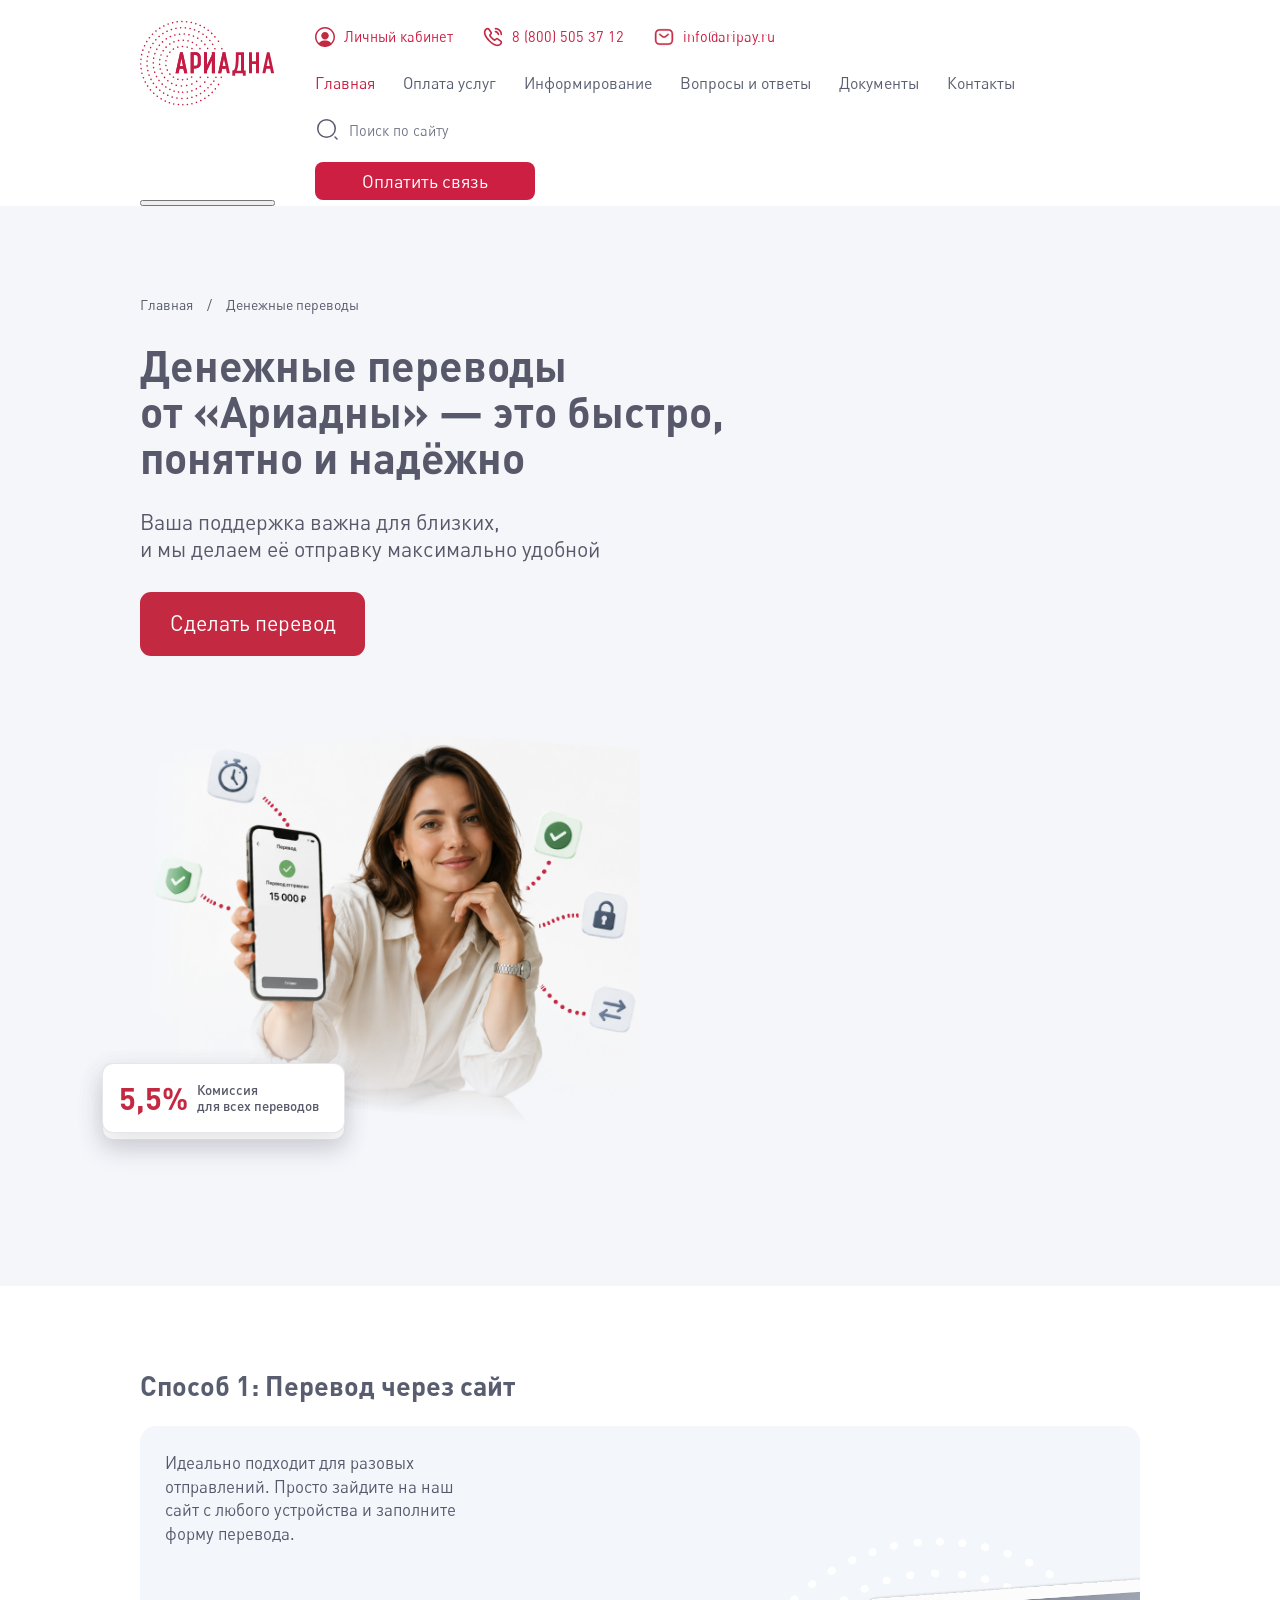
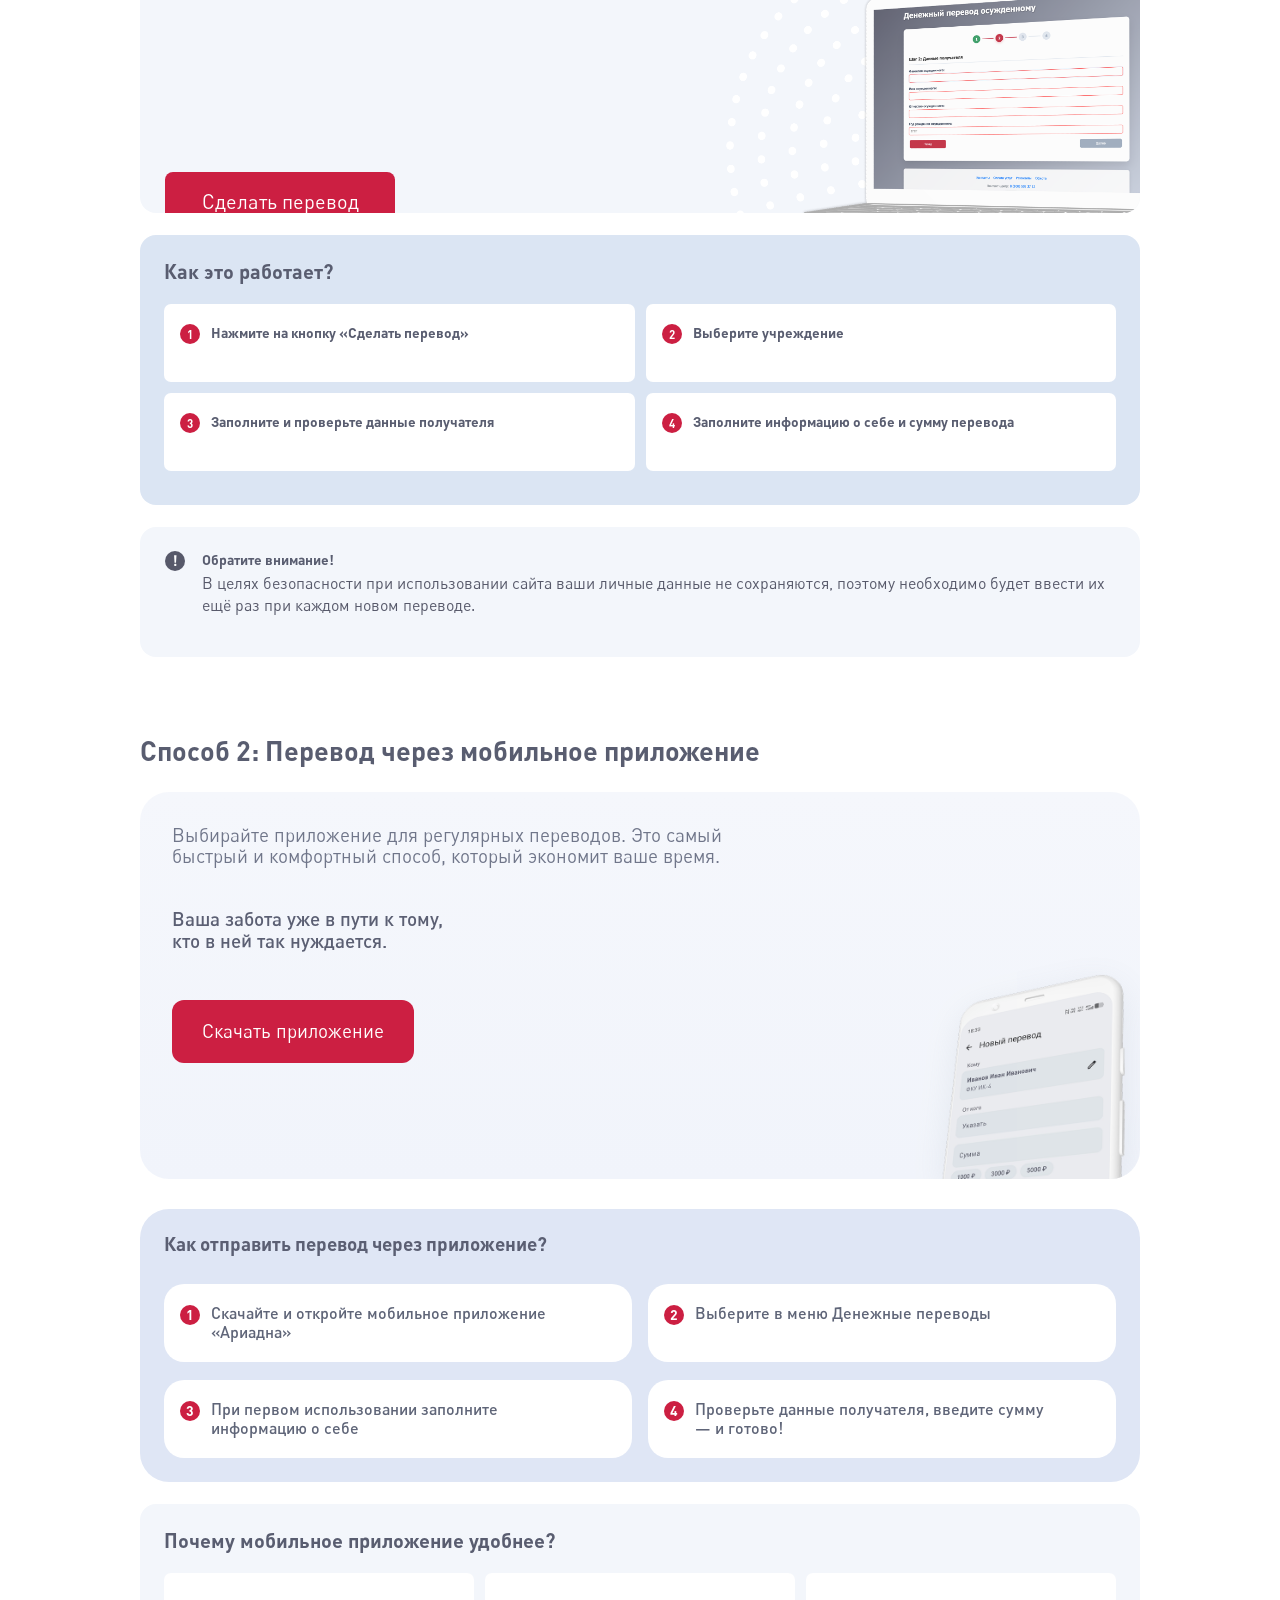
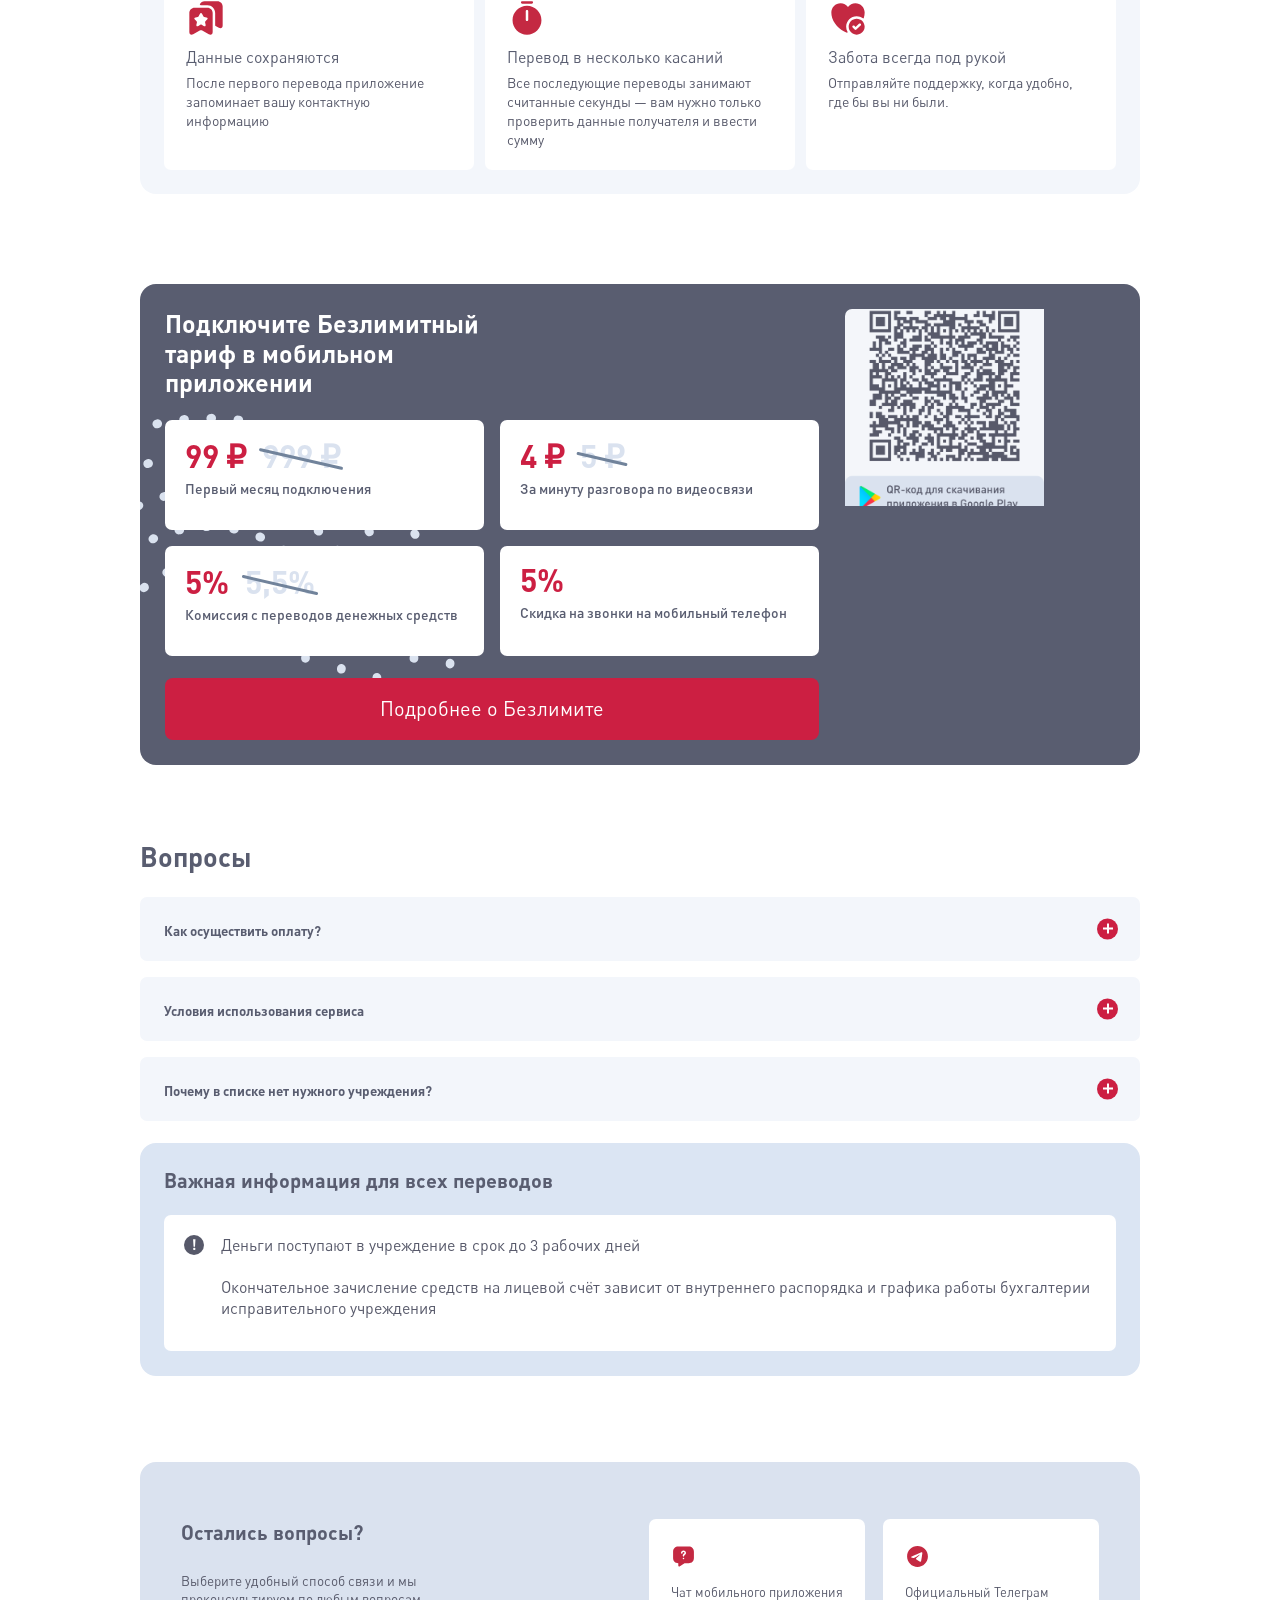
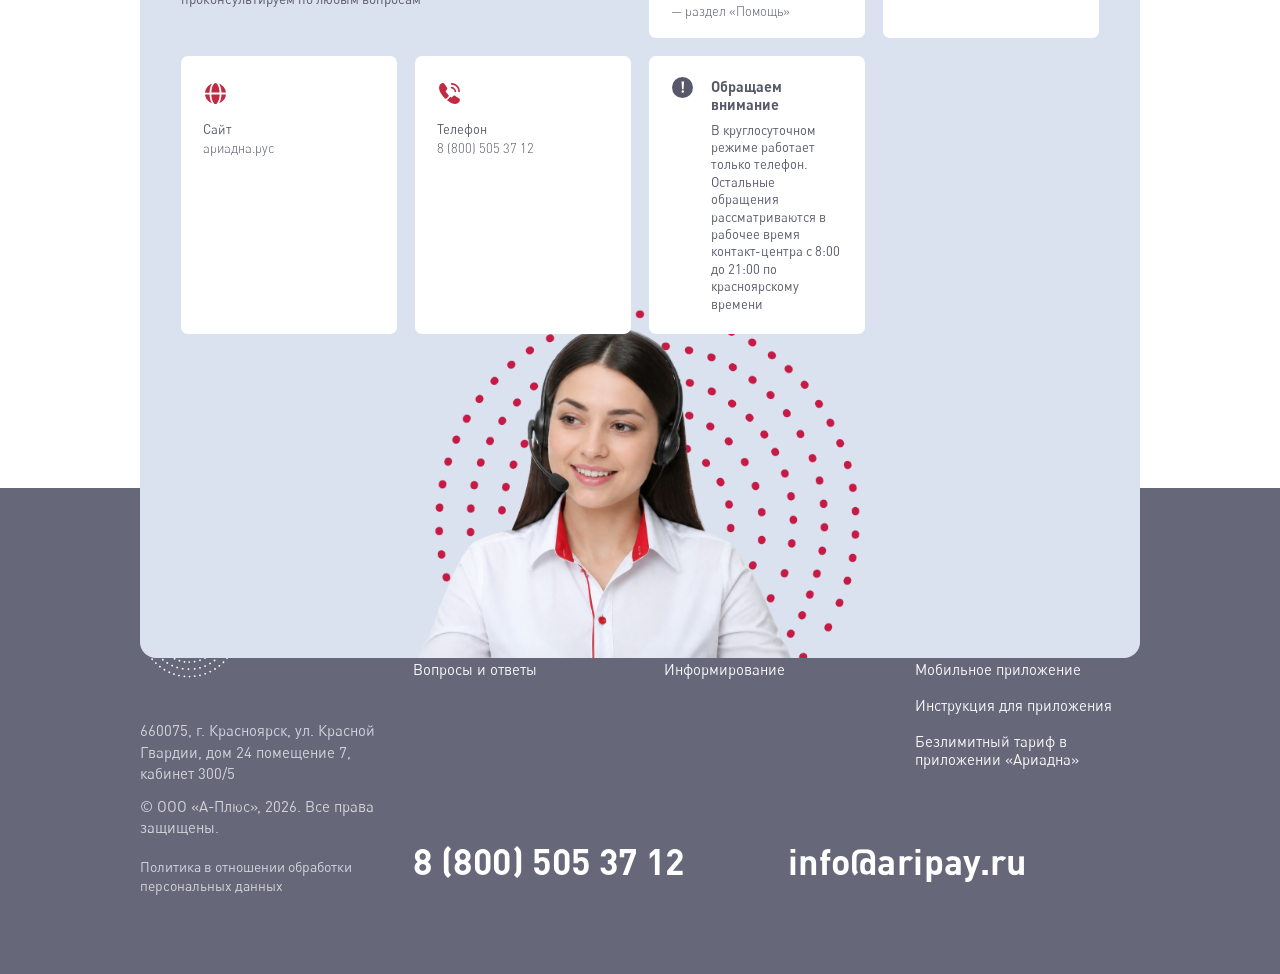
==== commit c9fe0689: "Update:" ====
--- a/index.html
+++ b/index.html
@@ -4,7 +4,7 @@
     <meta charset="UTF-8" />
     <meta name="viewport" content="width=device-width, initial-scale=1.0" />
     <title>Денежные переводы — Ариадна</title>
-    <link rel="stylesheet" href="./styles.css" />
+    <link rel="stylesheet" href="./styles.css?v=mobile-menu" />
   </head>
   <body class="transfer-body">
     <header class="site-header">
@@ -48,6 +48,12 @@
             </div>
           </div>
         </div>
+
+        <button class="mobile-menu-button" type="button" aria-label="Открыть меню">
+          <span></span>
+          <span></span>
+          <span></span>
+        </button>
       </div>
     </header>
 
@@ -242,8 +248,8 @@
       <section class="questions-section page-container">
         <div class="questions-panel">
           <div class="questions-copy">
-            <h2>Возникли сложности<br />с использованием сервиса?</h2>
-            <p>Обратитесь к онлайн-консультантам — они оперативно ответят на все ваши вопросы</p>
+            <h2>Остались вопросы?</h2>
+            <p>Выберите удобный способ связи и мы проконсультируем по любым вопросам</p>
           </div>
           <a class="contact-card contact-card-chat" href="#">
             <img src="./icon/icon-contact-2.svg" width="40" height="40" alt="" />
@@ -282,8 +288,8 @@
           <a class="footer-logo" href="./main.html" aria-label="Ариадна, главная">
             <img src="./icon/logo-white.svg" width="186" height="108" alt="Ариадна" />
           </a>
+          <p>660075, г. Красноярск, ул. Красной Гвардии, дом 24 помещение 7, кабинет 300/5</p>
           <p>© ООО «А-Плюс», 2026. Все права защищены.</p>
-          <p>660075, г. Красноярск, ул. Красной Гвардии, дом 24 помещение 7, кабинет 300/5</p>
           <a class="privacy-link" href="#">Политика в отношении обработки персональных данных</a>
         </div>
         <nav class="footer-nav footer-nav-primary" aria-label="Основные разделы">
@@ -310,6 +316,6 @@
       </div>
     </footer>
 
-    <script src="./script.js"></script>
+    <script src="./script.js?v=mobile-menu"></script>
   </body>
 </html>
--- a/styles.css
+++ b/styles.css
@@ -15,7 +15,7 @@
   --red: #cc1f42;
   --red-hover: #b71938;
   --dark: #595d70;
-  --text: #747b8f;
+  --text: #57596A;
   --muted: #9aa2b4;
   --soft: #f4f6fb;
   --panel: #dfe7f4;
@@ -26,6 +26,7 @@
   --radius: 16px;
   font-family: "DIN Pro", "Inter", "Segoe UI", Arial, sans-serif;
 }
+
 
 @media (max-width: 1440px) { :root { --container-width: 1120px; } }
 @media (max-width: 1280px) { :root { --container-width: 1000px; } }
@@ -96,6 +97,7 @@
 /* --- BUTTONS & LINKS --- */
 .main-nav a, .footer-nav a, .pay-button, .top-link, .btn, .contact-card, .contacts-card {
   transition: color 0.18s ease, background 0.18s ease, transform 0.18s ease, box-shadow 0.18s ease;
+  font-weight: 400;
 }
 .main-nav a:hover, .main-nav a:focus-visible, .main-nav .is-active { color: var(--red); outline: 0; }
 .pay-button, .btn { display: inline-flex; align-items: center; justify-content: center; min-height: 46px; padding-inline: 26px; border: 0; border-radius: 8px; color: var(--white); font-size: 18px; font-weight: 400; }
@@ -132,7 +134,7 @@
 /* --- HERO & CONTENT SECTIONS --- */
 .hero-section { min-height: 620px; padding: clamp(44px, 6vw, 86px) 0 clamp(50px, 8vw, 105px); background: var(--soft); }
 .hero-grid { display: grid; grid-template-columns: 560px 1fr; gap: 60px; align-items: start; }
-.hero-copy p { max-width: 520px; margin-bottom: 30px; color: var(--text); font-size: clamp(16px, 2.5vw, 19px); line-height: 1.32; font-weight: 500; }
+.hero-copy p { max-width: 520px; margin-bottom: 30px; color: var(--text); font-size: clamp(16px, 2.5vw, 19px); line-height: 1.32; font-weight: 400; }
 .hero-actions { display: flex; gap: 24px; align-items: center; }
 .hero-media { position: relative; min-height: 450px; }
 .hero-media img { width: 635px; height: 560px; object-fit: contain; max-width: none; margin: -22px 0 0 -18px; }
@@ -220,17 +222,20 @@
 .search-body.state-default .results-list, .search-body.state-empty .results-list { display: none; }
 
 /* Main Section */
-.main-hero { position: relative; display: grid; height: 540px; overflow: hidden; background: var(--soft); }
+.main-hero { position: relative; display: grid; height: 580px; overflow: hidden; background: var(--soft); }
 .main-hero-slide { grid-area: 1 / 1; height: 100%; opacity: 0; visibility: hidden; pointer-events: none; transition: opacity 0.45s ease, visibility 0.45s ease; }
 .main-hero-slide.is-active { z-index: 1; opacity: 1; visibility: visible; pointer-events: auto; }
 .main-hero__grid { display: grid; grid-template-columns: 740px 1fr; gap: 36px; height: 100%; }
-.main-hero__copy { padding-top: 86px; }
+.main-hero__copy { display: grid; grid-template-rows: minmax(0, 1fr) auto; align-content: start; min-height: 100%; padding: 86px 0 92px; }
+.main-hero__content { display: grid; align-content: start; min-height: 0; }
 .main-hero h1 { margin: 0 0 28px; color: var(--dark); font-size: clamp(46px, 5vw, 43px); line-height: 1.2; font-weight: 800; }
 .main-hero-slide--unlimited h1 { font-size: clamp(30px, 4.5vw, 46px); line-height: 1.08; }
 .main-hero h1 strong { color: var(--red); }
 .main-hero h1 del { color: #cdd6e5; text-decoration-color: #aab5c7; text-decoration-thickness: 3px; }
 .main-hero p { max-width: 640px; margin: 0 0 34px; color: var(--text); font-size: clamp(18px, 2.5vw, 22.5px); line-height: 1.35; font-weight: 400; }
 .main-hero-slide--unlimited p { margin-bottom: 20px; font-size: 17px; }
+.main-hero-slide--video .main-hero__content { padding-top: 3px; }
+.main-hero-slide--transfer .main-hero__content { min-height: 273px; }
 .main-offer-row { display: grid; grid-template-columns: repeat(3, minmax(0, 1fr)); gap: 16px; margin-bottom: 27px; }
 .main-offer-card { min-height: 100px; padding: 16px 16px 12px; border-radius: 6px; background: var(--white); box-shadow: 0 8px 18px rgba(80, 85, 105, 0.14); }
 .main-hero-slide--video .main-offer-card { min-height: 115px; padding: 19px 22px 16px; }
@@ -261,20 +266,21 @@
 }
 .main-offer-card span { display: block; margin-top: 7px; color: var(--dark); font-size: 16px; line-height: 1.18; font-weight: 400; }
 .main-hero-slide--video .main-offer-card span { margin-top: 9px; font-size: 16px; line-height: 1.35; }
+.main-offer-visual--mobile { display: none; }
 .main-hero__actions { display: flex; gap: 22px; align-items: center; }
 .main-hero__actions .btn { min-width: 216px; min-height: 52px; font-size: 20px; font-weight: 400; }
 .main-hero__actions .btn-secondary { color: var(--white); background: #75839a; }
 .main-hero__actions .btn-secondary:hover, .main-hero__actions .btn-secondary:focus-visible { background: #66748b; }
-.main-hero-controls { position: absolute; right: 0; bottom: 54px; left: 0; z-index: 4; display: flex; justify-content: space-between; pointer-events: none; }
+.main-hero-controls { position: absolute; right: 0; bottom: 34px; left: 0; z-index: 4; display: flex; justify-content: space-between; pointer-events: none; }
 .main-slider-dots { display: flex; gap: 7px; align-items: center; pointer-events: auto; }
 .main-slider-dots button { width: 9px; height: 9px; padding: 0; border: 0; border-radius: 50%; background: #d7dfec; transition: background 0.25s ease, transform 0.25s ease; }
 .main-slider-dots .is-active { background: var(--dark); }
-.main-hero__media { position: relative; min-height: 540px; }
-.main-hero__media > img { position: absolute; top: 45px; left: 20px; width: 490px; max-width: none; }
-.main-hero-slide--video .main-hero__media::before { position: absolute; top: 100px; left: 75px; width: 430px; height: 430px; border-radius: 50%; background-image: radial-gradient(circle, var(--red) 0 4.5px, transparent 5.5px); background-size: 26px 26px; content: ""; }
-.main-hero-slide--video .main-hero__media > img { top: 43px; left: 85px; z-index: 1; width: 585px; }
-.main-hero-slide--transfer .main-hero__media::before { position: absolute; top: 135px; left: 72px; width: 550px; height: 324px; border: 5px dotted var(--red); border-color: var(--red) transparent transparent var(--red); border-radius: 50%; opacity: 0.95; content: ""; }
-.main-hero-slide--transfer .main-hero__media > img { top: 16px; left: 72px; z-index: 1; width: 684px; }
+.main-hero__media { position: relative; display: grid; place-items: end center; min-height: 580px; padding-bottom: 26px; }
+.main-hero__media > img { position: relative; z-index: 1; width: var(--main-hero-media-width, 520px); max-width: none; transform: translate(var(--main-hero-media-x, 0), var(--main-hero-media-y, 0)); }
+.main-hero-slide--unlimited { --main-hero-media-width: 520px; --main-hero-media-x: 0; --main-hero-media-y: 0; }
+.main-hero-slide--video { --main-hero-media-width: 520px; --main-hero-media-x: 0; --main-hero-media-y: 0; }
+.main-hero-slide--transfer { --main-hero-media-width: 520px; --main-hero-media-x: 0; --main-hero-media-y: 0; }
+.main-hero-slide--transfer .main-hero__media::before { position: absolute; bottom: 78px; left: 50%; width: 550px; height: 324px; border: 5px dotted var(--red); border-color: var(--red) transparent transparent var(--red); border-radius: 50%; opacity: 0.95; transform: translateX(-50%); content: ""; }
 .main-hero-arrows { display: flex; gap: 7px; pointer-events: auto; }
 .main-hero-arrows button { display: grid; width: 30px; height: 30px; place-items: center; border: 0; border-radius: 7px; color: #748199; background: var(--panel); font-size: 16px; font-weight: 800; transition: transform 0.18s ease, background 0.18s ease; }
 .main-hero-arrows button:hover, .main-hero-arrows button:focus-visible { outline: 0; background: #d2ddeb; transform: translateY(-1px); }
@@ -299,11 +305,11 @@
 .main-about-grid { position: relative; display: grid; grid-column: 1 / -1; grid-template-columns: repeat(3, minmax(0, 1fr)); gap: 24px; margin-top: 32px; }
 .main-about-grid::before { position: absolute; left: -50px; bottom: 77px; width: 189px; height: 320px; background: url("./icon/circle-right.svg") center / contain no-repeat; content: ""; }
 
-.main-service-card { position: relative; display: flex; min-height: 544px; overflow: hidden; border-radius: 10px; background: #f7f9fd; }
+.main-service-card { position: relative; display: flex; min-height: 494px; overflow: hidden; border-radius: 10px; background: #f7f9fd; }
 .main-service-card > div { position: relative; z-index: 1; display: flex; flex-direction: column; align-items: flex-start; max-width: 405px; min-height: 100%; padding: 25px 24px; }
 .main-service-card h3 { margin: 0 0 12px; color: var(--dark); font-size: 22px; line-height: 1.18; font-weight: 400; }
 .main-service-card p { margin: 0; color: var(--text); font-size: 16px; line-height: 1.28; font-weight: 400; }
-.main-service-card a { position: relative; z-index: 2; display: inline-block; margin-top: auto; color: var(--red); font-size: 21px; line-height: 1.2; font-weight: 800; }
+.main-service-card a { position: relative; z-index: 2; display: inline-block; margin-top: auto; color: var(--red); font-size: 21px; line-height: 1.2; font-weight: 500; }
 .main-service-card a:hover, .main-service-card a:focus-visible { color: var(--red-hover); outline: 0; }
 .main-service-card img { position: absolute; right: -1px; bottom: -1px; width: 430px; max-width: none; height: auto; }
 
@@ -340,24 +346,31 @@
 .instruction-panel::before, .instruction-panel::after, .questions-panel::before { position: absolute; width: 250px; height: 250px; border-radius: 50%; background-image: radial-gradient(circle, var(--red) 0 3.5px, transparent 4.5px); background-size: 22px 22px; opacity: 0.95; content: ""; }
 .instruction-panel::before { left: -74px; bottom: 56px; }
 .instruction-panel::after { right: -84px; bottom: -20px; }
-.instruction-panel > h2 { position: relative; z-index: 1; max-width: 270px; margin: 0; color: var(--dark); font-size: clamp(22px, 3vw, 25px); line-height: 1.25; font-weight: 800; }
+.instruction-panel > h2 { position: relative; z-index: 1; margin: 0; color: var(--dark); font-size: clamp(22px, 3vw, 23px); line-height: 1.25; font-weight: 800; }
 
 .step-card, .reason-card, .contact-card, .attention-card { position: relative; z-index: 1; border-radius: 7px; background: var(--white); }
 .step-card { min-height: 220px; padding: 48px 22px 22px; }
-.step-card--with-screen { display: grid; grid-template-columns: 1fr 120px; gap: 16px; align-items: end; padding: 22px 22px 14px; }
-.step-card--with-screen > div { padding-top: 45px; }
+.step-card--with-screen { display: grid; grid-template-columns: 1fr 120px; gap: 16px; align-items: start; padding: 22px 22px 14px; }
+.step-card--with-screen > div { padding-top: 34px; }
 .step-card img { width: 120px; height: 240px; object-fit: cover; justify-self: end; border-radius: 7px; }
 .step-badge { position: absolute; top: 22px; left: 22px; display: grid; width: 20px; height: 20px; place-items: center; border-radius: 50%; color: var(--white); background: var(--red); font-size: 12px; line-height: 1; font-weight: 800; }
 .step-badge--dark { background: var(--dark); }
-.step-card h3, .reason-card h3, .contact-card h3, .attention-card h3 { margin-bottom: 8px; color: var(--dark); font-size: 14.5px; line-height: 1.24; font-weight: 800; }
-.step-card p, .reason-card p, .contact-card p, .attention-card p { margin-bottom: 0; color: var(--text); font-size: 13.5px; line-height: 1.33; font-weight: 600; }
+.step-card h3, .reason-card h3, .contact-card h3, .attention-card h3 { margin: 0 0 8px; color: var(--text); font-size: 14.5px; line-height: 1.24; font-weight: 400; }
+.step-card p, .reason-card p, .contact-card p, .attention-card p { margin: 0; color: var(--text); font-size: 13.5px; line-height: 1.33; font-weight: 200; }
 .step-card a { display: inline-block; margin-top: 11px; color: var(--red); font-size: 12.5px; font-weight: 800; }
 
-.reasons-section { display: grid; grid-template-columns: 315px 1fr; gap: 18px; padding: 76px 42px 82px; }
-.reasons-section h2 { max-width: 288px; margin: 0; color: var(--dark); font-size: clamp(22px, 3vw, 25px); line-height: 1.25; font-weight: 800; }
-.reason-grid { display: grid; grid-template-columns: repeat(2, 1fr); gap: 18px; }
-.reason-card { min-height: 135px; padding: 50px 22px 22px; background: var(--soft); }
+.reasons-section.page-container { width: min(100% - var(--container-padding) * 2, var(--container-width)); }
+.reasons-section { display: grid; grid-template-columns: repeat(3, minmax(0, 1fr)); gap: 22px; padding: 62px 0 82px; align-items: stretch; }
+.reasons-section h2 { max-width: 360px; margin: 0; color: var(--dark); font-size: clamp(26px, 2.1vw, 34px); line-height: 1.25; font-weight: 800; }
+.reason-grid { display: contents; }
+.reason-card { min-height: 178px; padding: 68px 24px 24px; border-radius: 10px; background: var(--soft); }
+.reason-card:nth-child(1) { grid-column: 2; grid-row: 1; }
+.reason-card:nth-child(2) { grid-column: 3; grid-row: 1; }
+.reason-card:nth-child(3) { grid-column: 1; grid-row: 2; }
 .reason-card--wide { grid-column: span 2; }
+.reason-card .step-badge { top: 24px; left: 24px; width: 26px; height: 26px; font-size: 15px; }
+.reason-card h3 { margin: 0 0 10px; color: var(--dark); font-size: 18px; line-height: 1.32; font-weight: 700; }
+.reason-card p { margin: 0; color: var(--text); font-size: 16px; line-height: 1.33; font-weight: 400; }
 
 /* Questions Panel */
 .questions-section { margin-bottom: -82px; }
@@ -365,7 +378,7 @@
 .questions-panel::before { display: none; left: 37.0625cqw; top: 13.7cqw; bottom: auto; width: 33.75cqw; height: 33.75cqw; background-size: 1.8125cqw 1.8125cqw; }
 .questions-copy { position: absolute; z-index: 2; top: 4.25cqw; left: 3.75cqw; width: 28.5cqw; }
 .questions-copy h2 { max-width: 28.5cqw; margin: 0 0 2.35cqw; color: var(--dark); font-size: clamp(20px, 1.82cqw, 25px); line-height: 1.31; font-weight: 800; }
-.questions-copy p { max-width: 27.75cqw; margin: 0; color: var(--text); font-size: clamp(13.5px, 1.18cqw, 16px); line-height: 1.32; font-weight: 500; }
+.questions-copy p { max-width: 27.75cqw; margin: 0; color: var(--text); font-size: clamp(13.5px, 1.18cqw, 16px); line-height: 1.32; font-weight: 400; }
 .contact-card { width: 13.45cqw; height: 9.9cqw; min-height: 0; padding: 1.55cqw 1.35cqw 1.1cqw; }
 .contact-card:hover, .contact-card:focus-visible { transform: translateY(-2px); box-shadow: 0 16px 34px rgba(72, 78, 96, 0.12); outline: 0; }
 .contact-card img { width: clamp(25px, 2.05cqw, 31px); height: clamp(25px, 2.05cqw, 31px); margin-bottom: 0.95cqw; }
@@ -378,22 +391,116 @@
 .contact-card-phone { position: absolute; top: 5.7cqw; left: 81.9cqw; }
 .attention-card { position: absolute; top: 16.95cqw; left: 66.35cqw; display: grid; grid-template-columns: 1.45cqw 1fr; gap: 0.82cqw; width: 28.95cqw; height: 10cqw; min-height: 0; padding: 1.25cqw 1.35cqw; }
 .attention-card img { width: clamp(16px, 1.35cqw, 20px); height: clamp(16px, 1.35cqw, 20px); }
-.attention-card h3 { margin: 0 0 0.55cqw; font-size: clamp(11px, 0.92cqw, 12.5px); line-height: 1.25; }
+.attention-card h3 { margin: 0 0 0.55cqw; font-size: clamp(11px, 15.5px, 14.5px); line-height: 1.25; font-weight: 600 }
 .attention-card p { max-width: 23.6cqw; margin: 0; font-size: clamp(13px, 0.76cqw, 11.5px); line-height: 1.34; font-weight: 400; }
 
 /* Footer */
-.site-footer { min-height: 374px; padding-top: 82px; color: rgba(255, 255, 255, 0.78); background: var(--footer); }
-.footer-inner { display: grid; grid-template-columns: 150px 295px 190px 1fr; column-gap: 52px; padding: 90px 0 48px; }
-.footer-logo { align-self: start; width: 165px; }
-.footer-nav { display: grid; gap: 22px; align-content: start; color: rgba(255, 255, 255, 0.82); font-size: 15px; font-weight: 800; }
-.footer-nav a:hover, .footer-nav a:focus-visible { color: var(--white); outline: 0; }
-.footer-contact { display: grid; justify-items: end; align-content: start; color: rgba(255, 255, 255, 0.67); text-align: right; }
-.footer-phone, .footer-mail { color: var(--white); font-size: 35px; line-height: 1.14; font-weight: 800; }
-.footer-mail { margin-bottom: 44px; }
-.footer-contact p { margin: 0 0 11px; font-size: 12.5px; font-weight: 600; }
-.privacy-link { display: inline-block; margin-top: 1px; border-bottom: 1px dotted rgba(255, 255, 255, 0.82); color: rgba(255, 255, 255, 0.82); font-size: 12.5px; font-weight: 700; }
-.docs-body .site-footer, .news-body .site-footer, .payment-body .site-footer { min-height: 374px; padding-top: 0; }
-.instruction-body .site-footer, .faq-body .site-footer { padding-top: 0; }
+.site-footer {
+  min-height: auto;
+  padding-top: 0;
+  color: rgba(255, 255, 255, 0.78);
+  background: #66687a;
+  font-weight: 400;
+}
+
+.footer-inner {
+  display: grid;
+  grid-template-columns: minmax(260px, 380px) minmax(160px, 1fr) minmax(160px, 1fr) minmax(240px, 1.4fr);
+  gap: 0 52px;
+  padding: 138px 0 112px;
+  align-items: start;
+}
+
+.footer-brand {
+  display: grid;
+  grid-row: 1 / span 2;
+  align-content: start;
+  color: rgba(255, 255, 255, 0.72);
+}
+
+.footer-logo {
+  align-self: start;
+  width: 172px;
+  margin-bottom: 68px;
+}
+
+.footer-brand p {
+  max-width: 330px;
+  margin: 0 0 12px;
+  font-size: 15px;
+  line-height: 1.42;
+  font-weight: 400;
+}
+
+.footer-nav {
+  display: grid;
+  gap: 26px;
+  align-content: start;
+  padding-top: 10px;
+  color: rgba(255, 255, 255, 0.96);
+  font-size: 17px;
+  line-height: 1.2;
+  font-weight: 400;
+}
+
+.footer-nav-services {
+  max-width: 320px;
+}
+
+.footer-nav a:hover,
+.footer-nav a:focus-visible,
+.privacy-link:hover,
+.privacy-link:focus-visible {
+  color: var(--white);
+  outline: 0;
+}
+
+.footer-contact {
+  display: grid;
+  grid-column: 2 / -1;
+  align-items: end;
+  column-gap: 52px;
+  margin-top: 78px;
+  text-align: left;
+}
+
+.footer-phone,
+.footer-mail {
+  color: var(--white);
+  font-size: clamp(24px, 2.1vw, 50px);
+  line-height: 1;
+  font-weight: 700;
+  letter-spacing: 0.01em;
+}
+
+.footer-phone {
+  grid-column: 1;
+}
+
+.footer-mail {
+  grid-column: 3;
+  margin: 0;
+}
+
+.privacy-link {
+  display: inline-block;
+  margin-top: 6px;
+  color: rgba(255, 255, 255, 0.72);
+  font-size: 15px;
+  line-height: 1.4;
+  font-weight: 400;
+}
+
+.docs-body .site-footer,
+.news-body .site-footer,
+.payment-body .site-footer,
+.instruction-body .site-footer,
+.faq-body .site-footer,
+.transfer-body .site-footer,
+.app-body .site-footer,
+.unlim-body .site-footer {
+  padding-top: 0;
+}
 
 /* Transfer Page */
 .transfer-hero { height: 630px; padding: 90px 0 0; overflow: visible; background: #f4f6fa; }
@@ -439,62 +546,57 @@
   box-shadow: none;
 }
 .transfer-card--app-exact {
-  position: relative;
-  min-height: 460px;
+  min-height: auto;
   border-radius: 29px;
   background: linear-gradient(180deg, #f5f7fc 0%, #f1f4fb 100%);
 }
 .transfer-card--app-exact .transfer-card__copy--app-exact {
-  display: flex;
-  align-items: flex-start;
-  width: min(100%, 700px);
-  min-height: 460px;
-  flex-direction: column;
-  padding: 36px 0 38px 36px;
+  width: min(100%, 620px);
+  min-height: auto;
+  padding: 32px 32px 30px 32px;
 }
 .transfer-card--app-exact .transfer-card__copy--app-exact p {
-  max-width: 780px;
-  margin-bottom: 40px;
+  max-width: 720px;
+  margin-bottom: 42px;
   color: #70768a;
   font-size: 19px;
-  line-height: 1.28;
+  line-height: 1.12;
   font-weight: 400;
 }
 .transfer-card--app-exact .transfer-card__copy--app-exact .transfer-card__accent {
-  max-width: 640px;
-  margin: 0 0 68px;
+  max-width: 520px;
+  margin: 0 0 28px;
   color: #5b5f73;
-  font-size: 22px;
-  line-height: 1.24;
-  font-weight: 700;
+  font-size: 19px;
+  line-height: 1.16;
+  font-weight: 500;
 }
 .transfer-card--app-exact .transfer-card__button-app {
-  min-width: 344px;
-  min-height: 72px;
+  min-width: 190px;
+  min-height: 56px;
+  margin-top: 20px;
   margin-bottom: 0;
-  padding: 18px 36px;
-  border-radius: 18px;
-  font-size: 21px;
-  font-weight: 700;
+  padding: 18px 30px;
+  border-radius: 12px;
+  font-size: 19px;
+  font-weight: 400;
 }
 .transfer-card.transfer-card--app-exact img {
-  position: absolute;
-  right: -6px;
-  bottom: -18px;
-  width: 392px;
-  max-width: none;
+  right: 12px;
+  width: 200px;
   border-radius: 0;
   transform: none;
   opacity: 0.96;
   filter: drop-shadow(0 10px 18px rgba(146, 153, 170, 0.16));
 }
+
 .transfer-side { display: grid; gap: 22px; }
 .process-panel { min-height: 270px; padding: 24px; background: #dbe5f3; }
 .process-grid { display: grid; grid-template-columns: repeat(2, minmax(0, 1fr)); gap: 11px; margin: 0; padding: 0; list-style: none; }
 .process-grid li { display: grid; grid-template-columns: 22px 1fr; gap: 9px; align-items: start; min-height: 78px; padding: 20px 16px 16px; border-radius: 7px; color: var(--dark); background: var(--white); font-size: 14px; line-height: 1.22; font-weight: 600; }
 .process-grid span { display: grid; width: 20px; height: 20px; place-items: center; border-radius: 50%; color: var(--white); background: var(--red); font-size: 11.5px; line-height: 1; }
 .process-panel--app-exact {
-  min-height: 460px;
+  min-height: auto;
   border-radius: 29px;
   background: #dfe6f5;
 }
@@ -557,7 +659,7 @@
   background: url("./icon/white-circles-left.svg") center / contain no-repeat;
   content: "";
 }
-.unlimited-panel h2 { position: relative; z-index: 1; max-width: 340px; margin: 0; color: var(--white); font-size: clamp(24px, 3vw, 28px); line-height: 1.18; font-weight: 800; }
+.unlimited-panel h2 { position: relative; z-index: 1; max-width: 340px; margin: 0; color: var(--white); font-size: clamp(24px, 3vw, 25px); line-height: 1.18; font-weight: 800; }
 .unlimited-panel__title span { display: block; }
 .unlimited-offers { position: relative; z-index: 1; display: grid; grid-column: 2; grid-row: 1; grid-template-columns: repeat(2, minmax(0, 1fr)); gap: 22px; }
 .offer-card { min-height: 110px; padding: 20px 20px 14px; border-radius: 7px; background: var(--white); }
@@ -584,7 +686,7 @@
   transform-origin: center;
   content: "";
 }
-.offer-card span { display: block; margin-top: 7px; color: var(--dark); font-size: 16px; line-height: 1.22; font-weight: 600; }
+.offer-card span { display: block; margin-top: 7px; color: var(--dark); font-size: 14px; line-height: 1.22; font-weight: 500; }
 .unlimited-panel__button { position: relative; z-index: 1; grid-column: 2; grid-row: 2; align-self: end; width: 100%; min-height: 62px; font-size: 20px; font-weight: 400; }
 .unlimited-qr { position: relative; z-index: 1; grid-column: 3; grid-row: 1 / span 2; overflow: hidden; border-radius: 7px; }
 .unlimited-qr > img { width: 100%; height: 100%; object-fit: cover; }
@@ -638,6 +740,7 @@
   background-image: linear-gradient(var(--white), var(--white));
   background-size: 10px 2px;
 }
+.faq-list details[open] summary::before { background: var(--text); }
 
 .transfer-info-panel { min-height: 215px; padding: 25px 24px; background: #dbe5f3; }
 .transfer-info-panel h3 { margin-bottom: 22px; }
@@ -645,13 +748,13 @@
 .info-row + .info-row { margin-top: 12px; }
 .transfer-body .questions-section { margin-bottom: -170px; }
 .transfer-body .questions-panel { grid-template-rows: none; min-height: 0; }
-.transfer-body .site-footer { padding-top: 82px; }
-.transfer-body .footer-inner { grid-template-columns: 270px 170px 170px 1fr; column-gap: 108px; padding-top: 145px; }
-.transfer-body .footer-brand { display: grid; grid-row: 1 / span 2; align-content: start; color: rgba(255, 255, 255, 0.67); }
-.transfer-body .footer-brand p { margin: 0 0 11px; font-size: 12.5px; font-weight: 600; }
-.transfer-body .footer-logo { margin-bottom: 58px; }
-.transfer-body .footer-nav { padding-top: 9px; }
-.transfer-body .footer-contact { display: grid; grid-template-columns: 1fr 1fr; grid-column: 2 / -1; grid-row: 2; gap: 94px; justify-items: start; align-content: end; margin-top: 34px; text-align: left; }
+.transfer-body .site-footer { padding-top: 0; }
+.transfer-body .footer-inner { grid-template-columns: minmax(260px, 380px) minmax(160px, 1fr) minmax(160px, 1fr) minmax(240px, 1.4fr); column-gap: 52px; padding-top: 138px; }
+.transfer-body .footer-brand { display: grid; grid-row: 1 / span 2; align-content: start; color: rgba(255, 255, 255, 0.72); }
+.transfer-body .footer-brand p { margin: 0 0 12px; font-size: 15px; font-weight: 400; }
+.transfer-body .footer-logo { margin-bottom: 68px; }
+.transfer-body .footer-nav { padding-top: 10px; }
+.transfer-body .footer-contact { display: grid; grid-column: 2 / -1; grid-row: 2; gap: 52px; justify-items: start; align-content: end; margin-top: 78px; text-align: left; }
 .transfer-body .footer-phone, .transfer-body .footer-mail { margin: 0; }
 
 /* Contacts Page */
@@ -697,12 +800,12 @@
 .news-grid { display: grid; grid-template-columns: repeat(3, minmax(0, 1fr)); gap: 22px; }
 .news-card { display: grid; min-height: 195px; padding: 20px 22px 20px; border-radius: 16px; background: var(--soft); }
 .news-card h2 { margin: 0 0 15px; color: var(--dark); font-size: 15.5px; line-height: 1.32; font-weight: 800; }
-.news-card p { margin: 0 0 14px; color: var(--text); font-size: 14.5px; line-height: 1.35; font-weight: 600; }
+.news-card p { margin: 0 0 14px; color: var(--text); font-size: 14.5px; line-height: 1.35; font-weight: 400; }
 .news-card__footer { display: flex; align-items: end; justify-content: space-between; gap: 16px; margin-top: auto; }
-.news-card button { padding: 0; border: 0; color: var(--red); background: transparent; font-size: 15.5px; line-height: 1.2; font-weight: 800; transition: color 0.18s ease, transform 0.18s ease; }
+.news-card button { padding: 0; border: 0; color: var(--red); background: transparent; font-size: 15.5px; line-height: 1.2; font-weight: 400; transition: color 0.18s ease, transform 0.18s ease; }
 .news-card button:hover, .news-card button:focus-visible { color: var(--red-hover); outline: 0; }
 .news-card button:active { transform: translateY(1px); }
-.news-card time { color: var(--text); font-size: 12.5px; line-height: 1.2; font-weight: 600; }
+.news-card time { color: var(--text); font-size: 12.5px; line-height: 1.2; font-weight: 400; }
 .is-news-open, .is-qr-open, .is-payment-open { overflow: hidden; }
 .payment-modal { position: fixed; inset: 0; z-index: 60; overflow-y: auto; }
 .payment-modal__backdrop { position: fixed; inset: 0; background: rgba(62, 66, 82, 0.68); }
@@ -741,21 +844,27 @@
 .payment-modal__close span { position: absolute; width: 24px; height: 2px; border-radius: 999px; background: var(--red); }
 .payment-modal__close span:first-child { transform: rotate(45deg); }
 .payment-modal__close span:last-child { transform: rotate(-45deg); }
-.news-modal { position: fixed; inset: 0; z-index: 50; overflow-y: auto; }
+.news-modal {
+  --news-modal-top: 72px;
+  position: fixed;
+  inset: 0;
+  z-index: 50;
+  overflow-y: auto;
+}
 .news-modal__backdrop { position: fixed; inset: 0; background: rgba(89, 93, 112, 0.74); }
-.news-modal__wrap { position: relative; z-index: 1; display: grid; grid-template-columns: minmax(0, 850px) 43px; gap: 28px; width: min(920px, calc(100% - 58px)); margin: 315px auto 58px; align-items: start; }
+.news-modal__wrap { position: relative; z-index: 1; display: grid; grid-template-columns: minmax(0, 850px) 43px; gap: 28px; width: min(920px, calc(100% - 58px)); margin: var(--news-modal-top) auto 58px; align-items: start; }
 .news-modal__dialog { display: grid; gap: 11px; }
 .news-modal__article, .news-modal__support { border-radius: 16px; overflow: hidden; }
 .news-modal__article { min-height: 324px; padding: 55px 54px 48px; background: var(--white); }
-.news-modal__article h2 { max-width: 684px; margin: 0 0 14px; color: var(--dark); font-size: clamp(25px, 4vw, 29px); line-height: 1.22; font-weight: 800; }
-.news-modal__article time { display: block; margin-bottom: 11px; color: var(--text); font-size: 14.5px; line-height: 1.35; font-weight: 600; }
-.news-modal__article strong { display: block; margin-bottom: 14px; color: var(--dark); font-size: 16px; line-height: 1.35; font-weight: 800; }
-.news-modal__article p { max-width: 706px; margin: 0; color: var(--text); font-size: 19px; line-height: 1.36; font-weight: 600; }
+.news-modal__article h2 { max-width: 684px; margin: 0 0 14px; color: var(--dark); font-size: clamp(25px, 4vw, 29px); line-height: 1.22; font-weight: 600; }
+.news-modal__article time { display: block; margin-bottom: 11px; color: var(--text); font-size: 14.5px; line-height: 1.35; font-weight: 400; }
+.news-modal__article strong { display: block; margin-bottom: 14px; color: var(--dark); font-size: 18px; line-height: 1.35; font-weight: 500; }
+.news-modal__article p { max-width: 706px; margin: 0; color: var(--text); font-size: 16px; line-height: 1.36; font-weight: 400; }
 .news-modal__support { position: relative; display: grid; min-height: 189px; padding: 51px 54px 38px; background: var(--panel); }
 .news-modal__support-copy { position: relative; z-index: 1; max-width: 504px; }
 .news-modal__support h3 { margin: 0 0 14px; color: var(--dark); font-size: 18px; line-height: 1.25; font-weight: 800; }
-.news-modal__support p { margin: 0; color: var(--text); font-size: 18px; line-height: 1.35; font-weight: 600; }
-.news-modal__support a { color: var(--red); font-weight: 800; }
+.news-modal__support p { margin: 0; color: var(--text); font-size: 18px; line-height: 1.35; font-weight: 400; }
+.news-modal__support a { color: var(--red); font-weight: 400; }
 .news-modal__support a:hover, .news-modal__support a:focus-visible { color: var(--red-hover); outline: 0; }
 .news-modal__support img { position: absolute; right: 12px; bottom: 0; width: 243px; max-width: 34%; }
 
@@ -785,6 +894,7 @@
 .instruction-step-card { min-height: 670px; padding: 22px 20px 20px; overflow: hidden; border-radius: 16px; background: var(--soft); }
 .instruction-step-card h2 { display: grid; grid-template-columns: 20px 1fr; gap: 11px; align-items: start; min-height: 45px; margin: 0 0 22px; color: var(--dark); font-size: 16px; line-height: 1.28; font-weight: 400; }
 .instruction-step-card h2 span { display: grid; width: 20px; height: 20px; place-items: center; border-radius: 50%; color: var(--white); background: var(--red); font-size: 11.5px; line-height: 1; font-weight: 800; }
+.instruction-step-card p { margin: -4px 0 20px 31px; color: #7d8393; font-size: 14px; line-height: 1.35; font-weight: 400; }
 .instruction-step-card img { width: 280px; height: 565px; margin: 0 auto; object-fit: contain; }
 .instruction-step-card:nth-child(n + 4) { min-height: 650px; }
 .instruction-step-card:nth-child(n + 4) h2 { min-height: auto; margin-bottom: 28px; }
@@ -812,18 +922,18 @@
 .unlim-hero__media { position: relative; min-height: 585px; }
 .unlim-hero__media img { position: absolute; top: 8px; left: -5px; width: 610px; max-width: none; }
 .unlim-benefits { position: relative; z-index: 1; margin-top: -160px; padding: 58px 54px 54px; border-radius: 16px; background: var(--panel); }
-.unlim-benefits p { margin: 0 0 24px; color: var(--text); font-size: 16px; line-height: 1.35; font-weight: 600; }
+.unlim-benefits p { margin: 0 0 24px; color: var(--text); font-size: 16px; line-height: 1.35; font-weight: 400; }
 .unlim-benefit-grid { display: grid; grid-template-columns: repeat(4, minmax(0, 1fr)); gap: 22px; }
 .unlim-benefit-card { display: grid; grid-template-columns: max-content 1fr; gap: 15px; align-items: center; min-height: 65px; padding: 14px 18px; border-radius: 7px; background: var(--white); box-shadow: 0 7px 16px rgba(80, 85, 105, 0.12); }
 .unlim-benefit-card strong { color: var(--red); font-size: 32px; line-height: 1; font-weight: 800; }
-.unlim-benefit-card span { color: var(--dark); font-size: 12.5px; line-height: 1.22; font-weight: 800; }
+.unlim-benefit-card span { color: var(--dark); font-size: 12.5px; line-height: 1.22; font-weight: 400; }
 .unlim-faq { padding: 96px 0 94px; }
 .unlim-faq h2 { margin-bottom: 28px; }
 .unlim-faq-grid { display: grid; grid-template-columns: 1fr 1fr 1fr; gap: 18px; align-items: start; }
 .unlim-faq-card, .unlim-faq details { overflow: hidden; border-radius: 7px; background: var(--soft); }
 .unlim-faq-card--featured { grid-row: span 2; }
 .unlim-faq-card h3 { margin: 0; padding: 18px 20px 16px; color: var(--dark); font-size: 14.5px; line-height: 1.26; font-weight: 800; }
-.unlim-faq summary { position: relative; display: flex; align-items: center; min-height: 65px; padding: 18px 58px 16px 20px; color: var(--dark); list-style: none; font-size: 14.5px; line-height: 1.26; font-weight: 800; cursor: pointer; }
+.unlim-faq summary { position: relative; display: flex; align-items: center; min-height: 65px; padding: 18px 58px 16px 20px; color: var(--dark); list-style: none; font-size: 14.5px; line-height: 1.26; font-weight: 500; cursor: pointer; }
 .unlim-faq summary::-webkit-details-marker { display: none; }
 .unlim-faq summary::before { right: 20px; width: 19px; height: 19px; background: var(--red); }
 .unlim-faq summary::after {
@@ -1426,11 +1536,12 @@
 .payment-faq-grid { display: block; }
 .payment-faq-list { display: grid; grid-template-columns: repeat(3, minmax(0, 1fr)); gap: 22px; align-items: start; }
 .payment-faq-item { overflow: hidden; border-radius: 9px; background: var(--soft); }
-.payment-faq-trigger { position: relative; display: flex; align-items: center; width: 100%; min-height: 68px; padding: 22px 58px 20px 22px; border: 0; color: var(--dark); background: transparent; text-align: left; font-size: 15px; line-height: 1.28; font-weight: 600; cursor: pointer; }
-.payment-faq-trigger:hover, .payment-faq-trigger:focus-visible { color: var(--red); outline: 0; }
-.payment-faq-trigger::before { position: absolute; top: 50%; right: 22px; display: block; width: 22px; height: 22px; border-radius: 50%; background: var(--dark); transform: translateY(-50%); content: ""; }
-.payment-faq-trigger::after { position: absolute; top: 50%; right: 33px; width: 8px; height: 8px; border-right: 2px solid var(--white); border-bottom: 2px solid var(--white); transform: translate(50%, -60%) rotate(45deg); transform-origin: center; transition: transform 0.18s ease; content: ""; }
-.payment-faq-item.is-open .payment-faq-trigger::after { transform: translate(50%, -40%) rotate(-135deg); }
+.payment-faq-list summary { position: relative; display: flex; align-items: center; min-height: 68px; padding: 22px 58px 20px 22px; color: var(--dark); list-style: none; font-size: 15px; line-height: 1.28; font-weight: 600; cursor: pointer; }
+.payment-faq-list summary::-webkit-details-marker { display: none; }
+.payment-faq-list summary:hover, .payment-faq-list summary:focus-visible { color: var(--red); outline: 0; }
+.payment-faq-list summary::before { position: absolute; top: 50%; right: 22px; display: block; width: 22px; height: 22px; border-radius: 50%; background: var(--dark); transform: translateY(-50%); content: ""; }
+.payment-faq-list summary::after { position: absolute; top: 50%; right: 33px; width: 8px; height: 8px; border-right: 2px solid var(--white); border-bottom: 2px solid var(--white); transform: translate(50%, -60%) rotate(45deg); transform-origin: center; transition: transform 0.18s ease; content: ""; }
+.payment-faq-item[open] summary::after { transform: translate(50%, -40%) rotate(-135deg); }
 .payment-faq-answer { padding: 0 22px 22px; }
 .payment-faq-answer p { margin: 0 0 12px; color: var(--text); font-size: 13.5px; line-height: 1.32; font-weight: 400; }
 .payment-faq-answer p:last-child { margin-bottom: 0; }
@@ -1494,11 +1605,18 @@
   .qr-modal__dialog { top: 186px; transform: translateX(-111px); }
   .qr-modal__panel, .qr-modal__panel img { width: 241px; height: 237px; }
   .instruction-panel { grid-template-columns: 270px repeat(2, 1fr); padding-inline: 41px; }
-  .reasons-section { grid-template-columns: 270px 1fr; }
+  .reasons-section { grid-template-columns: repeat(3, minmax(0, 1fr)); }
   .questions-panel { padding: 0; }
   .operator-image { width: 33.45cqw; }
-  .footer-inner { grid-template-columns: 135px 270px 170px 1fr; column-gap: 40px; }
-  .footer-phone, .footer-mail { font-size: 31px; }
+  .footer-inner {
+    grid-template-columns: minmax(220px, 300px) minmax(140px, 1fr) minmax(140px, 1fr) minmax(220px, 1.3fr);
+    column-gap: 34px;
+    padding: 116px 0 96px;
+  }
+  .footer-logo { width: 164px; margin-bottom: 54px; }
+  .footer-brand p, .privacy-link { font-size: 14px; }
+  .footer-nav { gap: 22px; font-size: 16px; }
+  .footer-phone, .footer-mail { font-size: clamp(34px, 2.8vw, 42px); }
   .contacts-detail-card { padding-inline: 15px; }
   .transfer-hero__grid { grid-template-columns: 504px 1fr; gap: 27px; }
   .transfer-hero__media > img { width: 549px; }
@@ -1525,11 +1643,15 @@
 }
 
 @media (max-width: 1280px) {
-  .main-hero { height: 648px; }
+  .main-hero { height: 688px; }
   .main-hero__grid { grid-template-columns: 1fr; gap: 0; }
-  .main-hero__copy { padding-top: 50px; padding-bottom: 378px; }
-  .main-hero__media { min-height: 0; }
-  .main-hero__media > img { top: auto; right: 0; bottom: 0; left: auto; width: 468px; }
+  .main-hero__copy { padding: 50px 0 408px; }
+  .main-hero__media { position: absolute; right: 0; bottom: 0; left: 0; display: block; min-height: 0; padding-bottom: 0; }
+  .main-hero__media > img { position: absolute; right: 0; bottom: 0; left: auto; width: var(--main-hero-media-width-tablet, 468px); transform: translate(var(--main-hero-media-x-tablet, 0), 0); }
+  .main-hero-slide--unlimited { --main-hero-media-width-tablet: 468px; --main-hero-media-x-tablet: 0; }
+  .main-hero-slide--video { --main-hero-media-width-tablet: 468px; --main-hero-media-x-tablet: 0; }
+  .main-hero-slide--transfer { --main-hero-media-width-tablet: 468px; --main-hero-media-x-tablet: 0; }
+  .main-hero-slide--transfer .main-hero__media::before { right: 16px; bottom: 70px; left: auto; width: 470px; height: 278px; transform: none; }
   .main-hero-arrows { align-self: end; }
   .main-payment { grid-template-columns: 1fr; gap: 25px; }
   .main-payment-form { grid-template-columns: 1fr 1fr 171px; }
@@ -1553,7 +1675,16 @@
   .video-body .hero-media img { width: min(558px, 100%); height: auto; margin-inline: auto; }
   .qr-modal__dialog { top: 171px; gap: 18px; transform: translateX(-100px); }
   .qr-modal__panel, .qr-modal__panel img { width: 216px; height: 213px; }
-  .instruction-panel, .reason-grid { grid-template-columns: repeat(2, 1fr); }
+  .instruction-panel { grid-template-columns: repeat(2, 1fr); }
+  .reason-grid { display: grid; grid-template-columns: repeat(2, minmax(0, 1fr)); gap: 18px; }
+  .reason-card,
+  .reason-card:nth-child(1),
+  .reason-card:nth-child(2),
+  .reason-card:nth-child(3) {
+    grid-column: auto;
+    grid-row: auto;
+  }
+  .reason-card--wide { grid-column: span 2; }
   .instruction-panel > h2 { grid-column: 1 / -1; grid-row: auto; max-width: 100%; }
   .questions-panel { display: grid; grid-template-columns: repeat(4, 1fr); grid-template-rows: auto; gap: 18px; min-height: 365px; height: auto; aspect-ratio: auto; padding: 57px 41px 324px; border-radius: var(--radius); }
   .transfer-body .questions-panel, .app-questions .questions-panel { grid-template-rows: auto; min-height: 365px; padding-top: 57px; }
@@ -1570,13 +1701,27 @@
   .operator-image { width: 450px; grid-column: 2 / span 2; grid-row: auto; position: absolute; left: 50%; bottom: 0; transform: translateX(-50%); }
   .questions-copy { grid-column: 1 / span 2; }
   .contact-card-chat, .contact-card-telegram, .contact-card-site, .contact-card-phone, .attention-card { grid-column: auto; grid-row: auto; }
-  .footer-inner { grid-template-columns: 162px 1fr 1fr; gap: 43px; }
-  .footer-contact { grid-column: 1 / -1; justify-items: start; text-align: left; }
+  .footer-inner {
+    grid-template-columns: minmax(220px, 1.1fr) repeat(3, minmax(0, 1fr));
+    gap: 0 26px;
+    padding: 90px 0 78px;
+  }
+  .footer-logo { width: 156px; margin-bottom: 42px; }
+  .footer-brand p { max-width: 260px; font-size: 13px; }
+  .footer-nav { gap: 18px; padding-top: 6px; font-size: 15px; }
+  .footer-contact {
+    grid-column: 2 / -1;
+    grid-template-columns: repeat(2, minmax(0, 1fr));
+    gap: 22px;
+    margin-top: 58px;
+    justify-items: start;
+    text-align: left;
+  }
+  .footer-mail { grid-column: 2; }
   .contacts-details-grid { grid-template-columns: repeat(2, minmax(0, 1fr)); }
   .docs-section, .news-section { padding-top: 63px; }
   .docs-card { padding: 19px; }
   .news-grid { grid-template-columns: repeat(2, minmax(0, 1fr)); }
-  .news-modal__wrap { margin-top: 207px; }
   .news-modal__article { padding: 43px; }
   .contacts-map { height: 351px; }
   .transfer-hero { height: auto; min-height: auto; padding-bottom: 63px; }
@@ -1591,10 +1736,10 @@
   .unlimited-offers { grid-row: 2; }
   .unlimited-panel__button { grid-row: 3; }
   .unlimited-qr { grid-column: 2; grid-row: 1 / span 3; }
-  .transfer-body .footer-inner { grid-template-columns: 162px repeat(3, minmax(0, 1fr)); column-gap: 25px; padding-top: 118px; }
+  .transfer-body .footer-inner { grid-template-columns: minmax(220px, 1.1fr) repeat(3, minmax(0, 1fr)); column-gap: 26px; padding-top: 90px; }
   .transfer-body .footer-brand { grid-row: 1 / span 2; }
-  .transfer-body .footer-logo { margin-bottom: 37px; }
-  .transfer-body .footer-contact { grid-column: 2 / -1; grid-row: 2; gap: 27px; margin-top: 32px; }
+  .transfer-body .footer-logo { margin-bottom: 42px; }
+  .transfer-body .footer-contact { grid-column: 2 / -1; grid-row: 2; grid-template-columns: repeat(2, minmax(0, 1fr)); gap: 22px; margin-top: 58px; }
   .payment-method-grid, .payment-faq-list { grid-template-columns: repeat(2, minmax(0, 1fr)); }
   .payment-note, .payment-banks { grid-column: span 2; }
   .app-hero { height: auto; min-height: 504px; padding-top: 63px; }
@@ -1649,14 +1794,13 @@
   .transfer-card--app .transfer-card__copy { width: min(100%, 470px); }
   .transfer-method__grid--app { gap: 22px; }
   .transfer-card--app-exact .transfer-card__copy--app-exact {
-    width: min(100%, 620px);
+    width: min(100%, 100%);
     min-height: 390px;
-    padding-right: 260px;
   }
   .transfer-card--app-exact .transfer-card__copy--app-exact p { max-width: 480px; font-size: 25px; }
   .transfer-card--app-exact .transfer-card__copy--app-exact .transfer-card__accent { font-size: 26px; }
   .transfer-card--app-exact .transfer-card__button-app { min-width: 280px; min-height: 76px; font-size: 21px; }
-  .transfer-card.transfer-card--app-exact img { right: -12px; bottom: -34px; width: 300px; }
+  .transfer-card.transfer-card--app-exact img { right: -12px; width: 300px; }
   .process-panel--app-exact { min-height: auto; }
   .process-panel--app-exact h3 { font-size: 28px; }
   .process-grid--app-exact li { min-height: 0; padding: 26px 22px 22px; font-size: 22px; }
@@ -1693,13 +1837,15 @@
   
   .main-hero { height: auto; }
   .main-hero-slide { height: auto; }
-  .main-hero__copy { padding-top: 44px; padding-bottom: 300px; }
+  .main-hero__copy { padding: 44px 0 300px; }
+  .main-hero__content, .main-hero-slide--transfer .main-hero__content { min-height: auto; }
   .main-offer-row, .main-hero__actions, .main-payment, .main-payment-form, .main-about-grid, .main-reasons-grid { grid-template-columns: 1fr; }
   .main-payment-note::after { right: 0; left: auto; width: min(300px, calc(100vw - 48px)); transform: none; }
   .main-hero__actions { display: grid; gap: 14px; }
   .main-slider-dots { margin-top: 28px; }
   .main-hero-controls { position: static; padding-bottom: 26px; }
-  .main-hero__media > img { width: min(390px, 100vw); }
+  .main-hero__media { position: absolute; right: 0; bottom: 0; left: 0; display: grid; place-items: end center; }
+  .main-hero__media > img { position: relative; right: auto; bottom: auto; width: min(390px, 100vw); transform: none; }
   .main-hero-slide--video .main-hero__media::before, .main-hero-slide--transfer .main-hero__media::before, .main-hero-arrows { display: none; }
   .main-payment { padding: 44px 0 48px; }
   .main-about { padding: 32px 18px 34px; border-radius: 16px; }
@@ -1750,7 +1896,7 @@
   .questions-copy, .attention-card { grid-column: auto; }
   .operator-image { grid-column: 1; grid-row: auto; width: min(100%, 390px); }
   .contact-card { min-height: auto; }
-  .site-footer { min-height: auto; padding-top: 60px; }
+  .site-footer { min-height: auto; padding-top: 0; }
   
   .contacts-details-section { padding: 44px 0 52px; }
   .contacts-details-grid { grid-template-columns: 1fr; }
@@ -1764,7 +1910,7 @@
   .docs-card ul { gap: 10px; padding-left: 22px; }
   
   .news-card { min-height: auto; padding: 22px 18px; border-radius: 14px; }
-  .news-modal { padding: 24px 0; }
+  .news-modal { --news-modal-top: 24px; padding: 24px 0; }
   .payment-modal { padding: 24px 0; }
   .payment-modal__wrap { grid-template-columns: 1fr; gap: 14px; width: min(100% - 32px, 560px); margin: 24px auto; }
   .payment-modal__close { order: -1; justify-self: end; width: 44px; height: 42px; }
@@ -1773,26 +1919,46 @@
   .payment-modal__copy h2 { font-size: 24px; }
   .payment-modal__errors { margin: 18px 0; }
   .payment-modal__phone { margin-top: 20px; }
-  .news-modal__wrap { grid-template-columns: 1fr; gap: 14px; width: min(100% - 32px, 560px); margin: 24px auto; }
+  .news-modal__wrap { grid-template-columns: 1fr; gap: 14px; width: min(100% - 32px, 560px); margin: var(--news-modal-top) auto 24px; }
   .news-modal__close { order: -1; justify-self: end; }
   .news-modal__article { min-height: auto; padding: 32px 22px 34px; border-radius: 14px; }
   .news-modal__support { min-height: auto; padding: 30px 22px 180px; border-radius: 14px; }
-  .news-modal__support img { right: 0; width: 220px; max-width: 58%; }
+  .news-modal__support img { right: 25%; width: 220px; max-width: 58%; }
   
-  .footer-inner { gap: 34px; padding: 54px 0; }
-  .footer-logo { width: 150px; }
-  .footer-nav { gap: 16px; font-size: 16px; }
+  .footer-inner {
+    grid-template-columns: 1fr;
+    gap: 26px;
+    padding: 56px 0;
+  }
+  .footer-brand,
+  .footer-contact,
+  .footer-nav {
+    grid-column: auto;
+    grid-row: auto;
+  }
+  .footer-logo { width: 142px; margin-bottom: 28px; }
+  .footer-brand p, .privacy-link { max-width: none; font-size: 13px; }
+  .footer-nav { gap: 14px; padding-top: 0; font-size: 16px; }
+  .footer-contact {
+    grid-template-columns: 1fr;
+    gap: 14px;
+    margin-top: 6px;
+  }
+  .footer-phone, .footer-mail {
+    grid-column: auto;
+    font-size: clamp(30px, 10vw, 42px);
+  }
 
   .transfer-body { overflow-x: hidden; }
   .transfer-body .site-header__inner, .transfer-body .header-content, .transfer-body .header-bottom, .transfer-body .main-nav, .transfer-body .page-container, .transfer-body .transfer-method__grid, .transfer-body .process-grid, .transfer-body .faq-grid { min-width: 0; max-width: 100%; }
   .transfer-body .main-nav { display: grid; width: 100%; grid-template-columns: repeat(2, minmax(0, 1fr)); gap: 12px 18px; justify-items: start; white-space: normal; }
   .transfer-body .main-nav a { min-width: 0; max-width: 100%; white-space: normal; word-break: break-word; overflow-wrap: anywhere; }
   .transfer-body h1, .transfer-body h2, .transfer-body h3, .transfer-body p, .transfer-body li { overflow-wrap: break-word; }
-  .transfer-body .footer-inner { grid-template-columns: 1fr; gap: 28px; padding-top: 54px; }
+  .transfer-body .footer-inner { grid-template-columns: 1fr; gap: 26px; padding-top: 56px; }
   .transfer-body .footer-brand, .transfer-body .footer-contact, .transfer-body .footer-nav { grid-column: auto; grid-row: auto; }
-  .transfer-body .footer-logo { margin-bottom: 24px; }
+  .transfer-body .footer-logo { margin-bottom: 28px; }
   .transfer-body .footer-nav { padding-top: 0; }
-  .transfer-body .footer-contact { grid-template-columns: 1fr; gap: 12px; margin-top: 4px; }
+  .transfer-body .footer-contact { grid-template-columns: 1fr; gap: 14px; margin-top: 6px; }
   .transfer-hero { height: auto; padding: 44px 0 54px; }
   .transfer-hero__copy { padding-top: 0; }
   .transfer-hero__media { padding-bottom: 0; }
@@ -1808,9 +1974,7 @@
     border-radius: 24px;
   }
   .transfer-card--app-exact .transfer-card__copy--app-exact {
-    display: block;
     min-height: auto;
-    width: 100%;
     padding: 26px 20px 0;
   }
   .transfer-card--app-exact .transfer-card__copy--app-exact p {
@@ -1833,7 +1997,6 @@
     font-size: 18px;
   }
   .transfer-card.transfer-card--app-exact img {
-    position: absolute;
     right: 50%;
     bottom: -78px;
     width: 230px;
@@ -1864,7 +2027,7 @@
     height: 28px;
     font-size: 15px;
   }
-й  .transfer-card--site img { right: 50%; bottom: -8px; width: 385px; transform: translateX(54%); }
+  .transfer-card--site img { right: 50%; bottom: -8px; width: 385px; transform: translateX(54%); }
   .transfer-card--app { padding-bottom: 300px; }
   .transfer-card--app .transfer-card__copy { width: 100%; }
   .transfer-card--app img { right: 50%; bottom: -112px; width: 240px; transform: translateX(42%) scaleX(-1) rotate(10deg); border-radius: 24px; }
@@ -1878,7 +2041,7 @@
   .faq-list summary { min-height: 62px; padding: 22px 56px 18px 18px; }
   .faq-list summary::before, .faq-list summary::after { right: 18px; }
   .transfer-body .questions-section { margin-bottom: -60px; }
-  .transfer-body .site-footer { padding-top: 60px; }
+  .transfer-body .site-footer { padding-top: 0; }
 
   .payment-section { padding-top: 44px; }
   .payment-method-grid, .payment-faq-list { grid-template-columns: 1fr; gap: 16px; }
@@ -1886,9 +2049,9 @@
   .payment-note, .payment-banks { grid-column: auto; }
   .payment-note { grid-template-columns: 26px 1fr; gap: 12px; }
   .payment-faq { padding: 54px 0 60px; }
-  .payment-faq-trigger { min-height: 62px; padding: 20px 54px 18px 18px; }
-  .payment-faq-trigger::before { right: 18px; }
-  .payment-faq-trigger::after { right: 29px; }
+  .payment-faq-list summary { min-height: 62px; padding: 20px 54px 18px 18px; }
+  .payment-faq-list summary::before { right: 18px; }
+  .payment-faq-list summary::after { right: 29px; }
   .payment-faq-answer { padding: 0 18px 18px; }
   
   .faq-layout { padding: 44px 0 60px; }
@@ -1896,7 +2059,8 @@
   .faq-tab { min-height: 58px; padding: 16px 40px 16px 18px; }
   .faq-panel { min-height: auto; padding: 22px 18px; border-radius: 14px; }
   .faq-accordion summary { min-height: 62px; padding: 18px 52px 16px 18px; }
-  .faq-accordion summary::before, .faq-accordion summary::after { right: 18px; }
+  .faq-accordion summary::before, .faq-accordion summary::after { right: 18px;  
+    
   .faq-answer { grid-template-columns: 1fr; padding: 0 18px 20px; }
   .faq-answer img { width: 72px; }
   .faq-help { grid-template-columns: 1fr; padding: 22px 18px; }
@@ -1919,7 +2083,7 @@
   .app-faq-screens { grid-template-columns: 1fr; }
   .app-faq-screens img { height: auto; max-height: 420px; object-fit: contain; }
   .app-questions { margin-bottom: -78px; }
-  .app-body .site-footer { padding-top: 78px; }
+  .app-body .site-footer { padding-top: 0; }
   
   .unlim-hero { padding: 46px 0 120px; }
   .unlim-hero-card { min-height: auto; padding: 24px 18px; }
@@ -1934,7 +2098,7 @@
   .unlim-faq-answer { grid-template-columns: 1fr; }
   .unlim-faq-answer img { width: 120px; }
   .unlim-body .unlim-questions { margin-bottom: -78px; }
-  .unlim-body .site-footer { padding-top: 78px; }
+  .unlim-body .site-footer { padding-top: 0; }
   
   .instruction-page { padding: 46px 0 60px; }
   .instruction-steps, .instruction-steps--four { grid-template-columns: 1fr; gap: 18px; }
@@ -2068,3 +2232,4017 @@
   left: calc(438px + var(--cards-shift-x)) !important;
   width: 280px;
 }
+
+.mobile-menu-button,
+.reason-controls {
+  display: none;
+}
+
+@media (max-width: 760px) {
+  .video-body {
+    overflow-x: hidden;
+    background: #ffffff;
+  }
+
+  .video-body .site-header {
+    background: #f6f8fd;
+  }
+
+  .video-body .site-header__inner {
+    display: grid;
+    grid-template-columns: auto minmax(0, 1fr) auto;
+    align-items: center;
+    column-gap: 12px;
+    width: 100%;
+    min-height: 58px;
+    padding: 8px 14px;
+  }
+
+  .video-body .logo-link {
+    width: 71px;
+    margin: 0;
+  }
+
+  .video-body .header-content {
+    display: flex;
+    justify-content: center;
+    min-width: 0;
+  }
+
+  .video-body .header-top {
+    display: block;
+    min-height: 0;
+  }
+
+  .video-body .top-link {
+    display: none;
+  }
+
+  .video-body .top-link[href^="tel:"] {
+    display: inline-flex;
+    min-height: 32px;
+    color: #c82a43;
+    font-size: 12px;
+    line-height: 1;
+    font-weight: 800;
+    letter-spacing: 0;
+    white-space: nowrap;
+  }
+
+  .video-body .top-link[href^="tel:"] img {
+    display: none;
+  }
+
+  .video-body .header-bottom,
+  .video-body .header-actions,
+  .video-body .main-nav {
+    display: none;
+  }
+
+  .video-body .mobile-menu-button {
+    display: flex;
+    flex-direction: column;
+    align-items: center;
+    justify-content: center;
+    gap: 4px;
+    width: 42px;
+    height: 42px;
+    padding: 0;
+    border: 0;
+    border-radius: 9px;
+    background: #ffffff;
+    box-shadow: 0 8px 20px rgba(87, 89, 106, 0.08);
+  }
+
+  .video-body .mobile-menu-button span {
+    display: block;
+    width: 18px;
+    height: 3px;
+    border-radius: 999px;
+    background: #c82a43;
+  }
+
+  .video-body .mobile-menu-button span + span {
+    margin-top: 0;
+  }
+
+  .video-body .hero-section {
+    min-height: auto;
+    padding: 64px 0 0;
+    background: #f5f7fc;
+  }
+
+  .video-body .page-container {
+    width: calc(100% - 28px);
+  }
+
+  .video-body .hero-grid {
+    display: grid;
+    gap: 0;
+  }
+
+  .video-body .breadcrumbs {
+    gap: 8px;
+    margin-bottom: 12px;
+    font-size: 10px;
+    line-height: 1.2;
+  }
+
+  .video-body h1 {
+    margin: 0 0 13px;
+    color: #5b5f73;
+    font-size: 29px;
+    line-height: 1.09;
+    font-weight: 800;
+  }
+
+  .video-body .hero-copy p {
+    max-width: 320px;
+    margin: 0 0 17px;
+    font-size: 13px;
+    line-height: 1.25;
+    font-weight: 400;
+  }
+
+  .video-body .hero-actions {
+    display: grid;
+    gap: 10px;
+  }
+
+  .video-body .hero-actions .btn {
+    width: 100%;
+    min-width: 0;
+    min-height: 56px;
+    border-radius: 8px;
+    font-size: 12px;
+    font-weight: 800;
+  }
+
+  .video-body .hero-media {
+    min-height: 305px;
+    padding-top: 42px;
+  }
+
+  .video-body .hero-media img {
+    width: min(309px, 96vw);
+    margin: 0 auto;
+  }
+
+  .video-body .instruction-section {
+    width: 100%;
+    margin-top: 0;
+  }
+
+  .video-body .instruction-panel {
+    gap: 16px;
+    padding: 26px 14px 18px;
+    border-radius: 26px;
+    background: #dfe8f6;
+  }
+
+  .video-body .instruction-panel::before,
+  .video-body .instruction-panel::after {
+    display: none;
+  }
+
+  .video-body .instruction-panel > h2 {
+    margin: 0 0 15px;
+    font-size: 27px;
+    line-height: 1.18;
+  }
+
+  .video-body .step-card {
+    min-height: 0;
+    padding: 58px 22px 25px;
+    border-radius: 18px;
+  }
+
+  .video-body .step-card--with-screen {
+    display: grid;
+    grid-template-columns: minmax(0, 1fr) minmax(118px, 34%);
+    gap: 16px;
+    align-items: start;
+    min-height: 284px;
+    padding: 18px 13px 14px 22px;
+  }
+
+  .video-body .step-card--with-screen > div {
+    padding-top: 57px;
+  }
+
+  .video-body .step-card:nth-of-type(1),
+  .video-body .step-card:nth-of-type(3),
+  .video-body .step-card:nth-of-type(4),
+  .video-body .step-card:nth-of-type(5) {
+    min-height: 284px;
+  }
+
+  .video-body .step-card img {
+    width: 100%;
+    height: 252px;
+    justify-self: end;
+    object-fit: cover;
+    border-radius: 14px;
+  }
+
+  .video-body .step-badge {
+    top: 27px;
+    left: 27px;
+    width: 26px;
+    height: 26px;
+    font-size: 17px;
+  }
+
+  .video-body .step-card h3 {
+    margin-bottom: 12px;
+    color: #57596a;
+    font-size: 19px;
+    line-height: 1.28;
+    font-weight: 400;
+  }
+
+  .video-body .step-card p,
+  .video-body .step-card a {
+    font-size: 15.5px;
+    line-height: 1.3;
+  }
+
+  .video-body .step-card p {
+    color: #687084;
+    font-weight: 400;
+  }
+
+  .video-body .step-card a {
+    margin-top: 8px;
+  }
+
+  .video-body .reasons-section {
+    display: block;
+    width: 100%;
+    padding: 57px 0 35px 14px;
+  }
+
+  .video-body .reasons-section h2 {
+    max-width: 330px;
+    margin: 0 14px 18px 0;
+    font-size: 18px;
+    line-height: 1.22;
+  }
+
+  .video-body .reason-grid {
+    display: flex;
+    gap: 10px;
+    overflow-x: auto;
+    padding: 0 14px 18px 0;
+    scroll-snap-type: x mandatory;
+    scrollbar-width: none;
+  }
+
+  .video-body .reason-grid::-webkit-scrollbar {
+    display: none;
+  }
+
+  .video-body .reason-card,
+  .video-body .reason-card:nth-child(1),
+  .video-body .reason-card:nth-child(2),
+  .video-body .reason-card:nth-child(3),
+  .video-body .reason-card--wide {
+    flex: 0 0 calc(100vw - 28px);
+    min-height: 132px;
+    padding: 43px 16px 16px;
+    scroll-snap-align: start;
+    border-radius: 8px;
+    background: #f3f6fb;
+  }
+
+  .video-body .reason-card .step-badge {
+    top: 16px;
+    left: 16px;
+    width: 18px;
+    height: 18px;
+    font-size: 11px;
+  }
+
+  .video-body .reason-card h3 {
+    margin-bottom: 7px;
+    font-size: 13.5px;
+    line-height: 1.18;
+  }
+
+  .video-body .reason-card p {
+    font-size: 11.5px;
+    line-height: 1.28;
+  }
+
+  .video-body .reason-controls {
+    display: grid;
+    grid-template-columns: 42px 1fr 42px;
+    align-items: center;
+    gap: 10px;
+    padding-right: 14px;
+  }
+
+  .video-body .reason-control {
+    position: relative;
+    display: grid;
+    width: 42px;
+    height: 42px;
+    place-items: center;
+    padding: 0;
+    border: 0;
+    border-radius: 8px;
+    background: #f3f6fb;
+  }
+
+  .video-body .reason-control span {
+    width: 9px;
+    height: 9px;
+    border-top: 2px solid #798397;
+    border-left: 2px solid #798397;
+    transform: translateX(2px) rotate(-45deg);
+  }
+
+  .video-body .reason-control--next span {
+    transform: translateX(-2px) rotate(135deg);
+  }
+
+  .video-body .reason-dots {
+    display: flex;
+    justify-content: center;
+    gap: 8px;
+  }
+
+  .video-body .reason-dots span {
+    width: 10px;
+    height: 10px;
+    border-radius: 50%;
+    background: #d7dfec;
+  }
+
+  .video-body .reason-dots .is-active {
+    background: #6b7284;
+  }
+
+  .video-body .questions-section {
+    width: 100%;
+    margin-bottom: 0;
+  }
+
+  .video-body .questions-panel {
+    display: grid;
+    grid-template-columns: repeat(2, minmax(0, 1fr));
+    gap: 10px;
+    padding: 27px 14px 0;
+    overflow: hidden;
+    border-radius: 14px 14px 0 0;
+    background: #dfe8f6;
+  }
+
+  .video-body .questions-copy {
+    grid-column: 1 / -1;
+  }
+
+  .video-body .questions-copy h2 {
+    margin-bottom: 18px;
+    font-size: 22px;
+    line-height: 1.12;
+  }
+
+  .video-body .questions-copy p {
+    max-width: 310px;
+    margin-bottom: 8px;
+    font-size: 13px;
+    line-height: 1.28;
+  }
+
+  .video-body .contact-card {
+    min-height: 130px;
+    padding: 20px 17px 15px;
+    border-radius: 8px;
+  }
+
+  .video-body .contact-card-chat,
+  .video-body .contact-card-telegram {
+    grid-row: 3;
+  }
+
+  .video-body .contact-card-site,
+  .video-body .contact-card-phone {
+    grid-row: 4;
+  }
+
+  .video-body .contact-card img {
+    width: 29px;
+    height: 29px;
+    margin-bottom: 17px;
+  }
+
+  .video-body .contact-card h3 {
+    color: #57596a;
+    font-size: 13.5px;
+    line-height: 1.12;
+    font-weight: 800;
+  }
+
+  .video-body .contact-card p {
+    margin-top: 3px;
+    font-size: 12px;
+    line-height: 1.2;
+    font-weight: 400;
+  }
+
+  .video-body .attention-card {
+    grid-column: 1 / -1;
+    grid-row: 5;
+    grid-template-columns: 20px 1fr;
+    gap: 9px;
+    min-height: 104px;
+    padding: 17px 15px;
+    border-radius: 8px;
+  }
+
+  .video-body .attention-card img {
+    width: 18px;
+    height: 18px;
+  }
+
+  .video-body .attention-card h3 {
+    margin-bottom: 6px;
+    color: #57596a;
+    font-size: 13px;
+    line-height: 1.16;
+    font-weight: 800;
+  }
+
+  .video-body .attention-card p {
+    font-size: 11.5px;
+    line-height: 1.25;
+  }
+
+  .video-body .operator-image {
+    position: static;
+    grid-column: 1 / -1;
+    grid-row: 6;
+    width: min(338px, 100%);
+    margin: 17px auto 0;
+    transform: none;
+  }
+
+  .video-body .site-footer {
+    background: #66687a;
+  }
+
+  .video-body .footer-inner {
+    display: grid;
+    grid-template-columns: minmax(0, 1fr) minmax(0, 1fr);
+    gap: 28px 22px;
+    width: 100%;
+    padding: 42px 14px 54px;
+  }
+
+  .video-body .footer-brand {
+    display: contents;
+  }
+
+  .video-body .footer-logo {
+    grid-column: 1;
+    grid-row: 1;
+    width: 103px;
+    margin: 0;
+  }
+
+  .video-body .footer-contact {
+    grid-column: 2;
+    grid-row: 1;
+    display: grid;
+    gap: 12px;
+    align-content: center;
+    margin: 0;
+  }
+
+  .video-body .footer-phone,
+  .video-body .footer-mail {
+    font-size: 18px;
+    line-height: 1.1;
+    font-weight: 800;
+    text-align: left;
+  }
+
+  .video-body .footer-nav {
+    gap: 24px;
+    padding: 0;
+    color: rgba(255, 255, 255, 0.9);
+    font-size: 12.5px;
+    line-height: 1.2;
+    font-weight: 700;
+  }
+
+  .video-body .footer-nav-primary,
+  .video-body .footer-nav-secondary {
+    grid-column: 1;
+  }
+
+  .video-body .footer-nav-primary {
+    grid-row: 2;
+  }
+
+  .video-body .footer-nav-secondary {
+    grid-row: 3;
+  }
+
+  .video-body .footer-nav-services {
+    grid-column: 2;
+    grid-row: 2 / span 2;
+    max-width: none;
+  }
+
+  .video-body .footer-brand p,
+  .video-body .privacy-link {
+    grid-column: span 1;
+    max-width: none;
+    margin: 0;
+    color: rgba(255, 255, 255, 0.72);
+    font-size: 10.5px;
+    line-height: 1.35;
+  }
+
+  .video-body .footer-brand p:first-of-type {
+    grid-column: 1;
+    grid-row: 4;
+  }
+
+  .video-body .footer-brand p:nth-of-type(2) {
+    grid-column: 1;
+    grid-row: 5;
+  }
+
+  .video-body .privacy-link {
+    grid-column: 2;
+    grid-row: 4;
+    align-self: start;
+  }
+}
+
+.mobile-menu[hidden] {
+  display: none;
+}
+
+.mobile-menu {
+  display: none;
+}
+
+.mobile-header-phone,
+.contacts-footer-mobile-nav {
+  display: none;
+}
+
+.instruction-footer-mobile-nav,
+.unlim-footer-mobile-nav {
+  display: none;
+}
+
+@media (max-width: 760px) {
+  .instruction-body {
+    overflow-x: hidden;
+  }
+
+  .instruction-body .page-container {
+    width: min(100% - 24px, 420px);
+  }
+
+  .instruction-body .site-header__inner {
+    grid-template-columns: 82px minmax(0, 1fr) 38px;
+    column-gap: 10px;
+    min-height: 44px;
+    padding: 7px 10px;
+  }
+
+  .instruction-body .logo-link {
+    width: 70px;
+  }
+
+  .instruction-body .mobile-header-phone {
+    display: inline-flex;
+    grid-column: 2;
+    justify-self: center;
+    align-items: center;
+    min-width: 0;
+    color: var(--red);
+    font-size: 11px;
+    line-height: 1;
+    font-weight: 800;
+    white-space: nowrap;
+  }
+
+  .instruction-body .mobile-menu-button {
+    width: 30px;
+    height: 30px;
+    border-radius: 4px;
+    background: #f3f6fb;
+  }
+
+  .instruction-body .mobile-menu-button span {
+    width: 14px;
+    height: 2px;
+  }
+
+  .instruction-page {
+    padding: 33px 0 49px;
+  }
+
+  .instruction-page .breadcrumbs {
+    gap: 7px;
+    margin-bottom: 15px;
+    color: #8a8fa0;
+    font-size: 9px;
+    line-height: 1.2;
+    font-weight: 500;
+  }
+
+  .instruction-page .breadcrumbs span:nth-of-type(2),
+  .instruction-page .breadcrumbs span:nth-of-type(3),
+  .instruction-page .breadcrumbs a:nth-of-type(2),
+  .instruction-page .breadcrumbs a:nth-of-type(3) {
+    display: none;
+  }
+
+  .instruction-page h1 {
+    max-width: 300px;
+    margin-bottom: 14px;
+    color: #5f6273;
+    font-size: 28px;
+    line-height: 1.08;
+    font-weight: 800;
+    letter-spacing: -0.02em;
+  }
+
+  .instruction-lead {
+    max-width: 230px;
+    margin-bottom: 18px;
+    color: #7b8091;
+    font-size: 13px;
+    line-height: 1.28;
+    font-weight: 400;
+  }
+
+  .instruction-steps,
+  .instruction-steps--four {
+    grid-template-columns: 1fr;
+    gap: 14px;
+  }
+
+  .instruction-step-card,
+  .instruction-steps--four .instruction-step-card {
+    display: grid;
+    grid-template-columns: minmax(0, 1fr) 138px;
+    grid-template-areas:
+      "title image"
+      "text image";
+    gap: 10px 14px;
+    align-items: start;
+    min-height: 0;
+    padding: 14px 12px 12px 14px;
+    border-radius: 14px;
+    background: #f6f8fd;
+  }
+
+  .instruction-step-card--wide {
+    grid-column: auto;
+  }
+
+  .instruction-step-card h2,
+  .instruction-steps--four .instruction-step-card h2 {
+    grid-area: title;
+    display: flex;
+    flex-direction: column;
+    align-items: flex-start;
+    gap: 12px;
+    min-height: 0;
+    margin: 0;
+    color: #656979;
+    font-size: 15px;
+    line-height: 1.34;
+  }
+
+  .instruction-step-card h2 span {
+    width: 22px;
+    height: 22px;
+    font-size: 12px;
+    flex: 0 0 auto;
+  }
+
+  .instruction-step-card p {
+    grid-area: text;
+    margin: 0;
+    color: #a0a6b5;
+    font-size: 13px;
+    line-height: 1.34;
+  }
+
+  .instruction-step-card img,
+  .instruction-step-card--wide img,
+  .instruction-steps--four .instruction-step-card img {
+    grid-area: image;
+    align-self: start;
+    justify-self: end;
+    width: 138px;
+    max-width: 100%;
+    height: 196px;
+    margin: 0;
+    border: 1px solid #dbe5f5;
+    border-radius: 18px;
+    background: #ffffff;
+    object-fit: contain;
+    object-position: center top;
+  }
+
+  .instruction-body .site-footer {
+    background: #606375;
+  }
+
+  .instruction-body .footer-inner {
+    display: grid;
+    grid-template-columns: repeat(2, minmax(0, 1fr));
+    gap: 46px 18px;
+    width: min(100% - 24px, 420px);
+    padding: 54px 0 40px;
+  }
+
+  .instruction-body .footer-brand {
+    display: contents;
+  }
+
+  .instruction-body .footer-logo {
+    grid-column: 1;
+    grid-row: 1;
+    width: 112px;
+    margin: 0;
+    align-self: start;
+  }
+
+  .instruction-body .footer-contact {
+    grid-column: 2;
+    grid-row: 1;
+    display: grid;
+    gap: 9px;
+    align-content: start;
+    justify-items: start;
+    margin: 0;
+    text-align: left;
+  }
+
+  .instruction-body .footer-phone,
+  .instruction-body .footer-mail {
+    grid-column: auto;
+    color: #ffffff;
+    line-height: 1.06;
+    font-weight: 800;
+    letter-spacing: 0;
+    text-align: left;
+  }
+
+  .instruction-body .footer-phone {
+    font-size: 18px;
+  }
+
+  .instruction-body .footer-mail {
+    font-size: 22px;
+  }
+
+  .instruction-body .footer-nav {
+    display: none;
+  }
+
+  .instruction-footer-mobile-nav {
+    display: grid;
+    grid-column: 1 / -1;
+    grid-row: 2;
+    grid-template-columns: repeat(2, minmax(0, 1fr));
+    column-gap: 18px;
+    color: rgba(255, 255, 255, 0.92);
+    font-size: 14px;
+    line-height: 1.18;
+    font-weight: 800;
+  }
+
+  .instruction-footer-mobile-nav div {
+    display: grid;
+    gap: 25px;
+    align-content: start;
+  }
+
+  .instruction-footer-mobile-nav a {
+    transition: color 0.18s ease;
+  }
+
+  .instruction-footer-mobile-nav a:hover,
+  .instruction-footer-mobile-nav a:focus-visible {
+    color: #ffffff;
+    outline: 0;
+  }
+
+  .instruction-body .footer-brand p,
+  .instruction-body .privacy-link {
+    max-width: none;
+    margin: 0;
+    color: rgba(255, 255, 255, 0.68);
+    font-size: 12px;
+    line-height: 1.38;
+    font-weight: 500;
+  }
+
+  .instruction-body .footer-brand p:first-of-type {
+    grid-column: 1;
+    grid-row: 3;
+  }
+
+  .instruction-body .privacy-link {
+    grid-column: 2;
+    grid-row: 3;
+    align-self: start;
+  }
+
+  .instruction-body .footer-brand p:nth-of-type(2) {
+    grid-column: 1;
+    grid-row: 4;
+    margin-top: 18px;
+  }
+
+  body.is-mobile-menu-open {
+    overflow: hidden;
+  }
+
+  .site-header {
+    position: relative;
+    z-index: 20;
+    background: var(--white);
+  }
+
+  .site-header__inner,
+  .faq-body .site-header__inner,
+  .video-body .site-header__inner {
+    display: grid;
+    grid-template-columns: auto 1fr auto;
+    align-items: center;
+    width: 100%;
+    min-height: 68px;
+    padding: 10px 16px;
+  }
+
+  .logo-link,
+  .faq-body .logo-link,
+  .video-body .logo-link {
+    width: 82px;
+    margin: 0;
+  }
+
+  .header-content,
+  .video-body .header-content {
+    display: none;
+  }
+
+  .mobile-menu-button,
+  .video-body .mobile-menu-button {
+    display: inline-flex;
+    grid-column: 3;
+    flex-direction: column;
+    align-items: center;
+    justify-content: center;
+    gap: 4px;
+    width: 48px;
+    height: 48px;
+    padding: 0;
+    border: 0;
+    border-radius: 12px;
+    background: #f6f8fd;
+    box-shadow: none;
+    transition: background 0.18s ease, transform 0.18s ease;
+  }
+
+  .mobile-menu-button:hover,
+  .mobile-menu-button:focus-visible {
+    background: #eef2f8;
+    outline: 0;
+  }
+
+  .mobile-menu-button:active {
+    transform: translateY(1px);
+  }
+
+  .mobile-menu-button span,
+  .video-body .mobile-menu-button span {
+    display: block;
+    width: 20px;
+    height: 2px;
+    border-radius: 999px;
+    background: var(--red);
+  }
+
+  .mobile-menu {
+    position: fixed;
+    inset: 0;
+    z-index: 100;
+    display: block;
+    overflow-y: auto;
+    background: #f4f6fb;
+  }
+
+  .mobile-menu__header {
+    display: flex;
+    align-items: center;
+    justify-content: space-between;
+    min-height: 68px;
+    padding: 10px 16px;
+    background: var(--white);
+  }
+
+  .mobile-menu__logo {
+    width: 82px;
+    margin: 0;
+  }
+
+  .mobile-menu__close {
+    position: relative;
+    width: 48px;
+    height: 48px;
+    padding: 0;
+    border: 0;
+    border-radius: 12px;
+    background: #f6f8fd;
+    transition: background 0.18s ease, transform 0.18s ease;
+  }
+
+  .mobile-menu__close:hover,
+  .mobile-menu__close:focus-visible {
+    background: #eef2f8;
+    outline: 0;
+  }
+
+  .mobile-menu__close:active {
+    transform: translateY(1px);
+  }
+
+  .mobile-menu__close span {
+    position: absolute;
+    top: 50%;
+    left: 50%;
+    width: 25px;
+    height: 2px;
+    border-radius: 999px;
+    background: var(--red);
+  }
+
+  .mobile-menu__close span:first-child {
+    transform: translate(-50%, -50%) rotate(45deg);
+  }
+
+  .mobile-menu__close span:last-child {
+    transform: translate(-50%, -50%) rotate(-45deg);
+  }
+
+  .mobile-menu__content {
+    display: flex;
+    flex-direction: column;
+    min-height: calc(100dvh - 68px);
+    padding: 32px 16px 16px;
+  }
+
+  .mobile-menu__search {
+    display: grid;
+    grid-template-columns: minmax(0, 1fr) 50px;
+    height: 50px;
+    margin: 0 0 33px;
+    border-radius: 10px;
+  }
+
+  .mobile-menu__search input {
+    min-width: 0;
+    padding: 0 24px;
+    color: var(--dark);
+    border: 0;
+    border-radius: 10px 0 0 10px;
+    outline: 0;
+    background: var(--white);
+    caret-color: var(--red);
+    font-size: 16px;
+    line-height: 1;
+  }
+
+  .mobile-menu__search input::placeholder {
+    color: #73798a;
+    opacity: 1;
+  }
+
+  .mobile-menu__search input:focus-visible {
+    box-shadow: inset 0 0 0 2px rgba(204, 31, 66, 0.22);
+  }
+
+  .mobile-menu__search button {
+    display: grid;
+    place-items: center;
+    padding: 0;
+    border: 0;
+    border-radius: 8px;
+    background: var(--red);
+    transition: background 0.18s ease, transform 0.18s ease, box-shadow 0.18s ease;
+  }
+
+  .mobile-menu__search button:hover,
+  .mobile-menu__search button:focus-visible {
+    background: var(--red-hover);
+    outline: 0;
+    box-shadow: 0 12px 24px rgba(204, 31, 66, 0.22);
+  }
+
+  .mobile-menu__search button:active {
+    transform: translateY(1px);
+  }
+
+  .mobile-menu__search button img {
+    width: 22px;
+    height: 22px;
+    filter: brightness(0) invert(1);
+  }
+
+  .mobile-menu__nav {
+    display: flex;
+    flex-direction: column;
+    gap: 24px;
+    color: var(--dark);
+    font-size: 20px;
+    line-height: 1.3;
+    font-weight: 800;
+  }
+
+  .mobile-menu__nav a {
+    width: fit-content;
+    max-width: 100%;
+    font-weight: 500;
+    transition: color 0.18s ease;
+  }
+
+  .mobile-menu__nav a:hover,
+  .mobile-menu__nav a:focus-visible,
+  .mobile-menu__nav a.is-active {
+    color: var(--red);
+    outline: 0;
+  }
+
+  .mobile-menu__contacts {
+    display: flex;
+    flex-direction: column;
+    gap: 22px;
+    margin-top: 38px;
+  }
+
+  .mobile-menu__contact {
+    display: inline-flex;
+    font-weight: 500;
+
+    align-items: center;
+    gap: 10px;
+    width: fit-content;
+    max-width: 100%;
+    color: var(--red);
+    font-size: 16px;
+    line-height: 1.2;
+    font-weight: 800;
+    transition: color 0.18s ease, transform 0.18s ease;
+  }
+
+  .mobile-menu__contact:hover,
+  .mobile-menu__contact:focus-visible {
+    color: var(--red-hover);
+    outline: 0;
+  }
+
+  .mobile-menu__contact:active {
+    transform: translateY(1px);
+  }
+
+  .mobile-menu__contact img {
+    flex: 0 0 auto;
+    width: 22px;
+    height: 22px;
+  }
+
+  .mobile-menu__pay {
+    display: inline-flex;
+    align-items: center;
+    justify-content: center;
+    width: 100%;
+    min-height: 61px;
+    margin-top: 34px;
+    padding: 0 24px;
+    border-radius: 11px;
+    background: var(--red);
+    color: var(--white);
+    font-size: 19px;
+    line-height: 1;
+    font-weight: 500;
+    transition: background 0.18s ease, transform 0.18s ease, box-shadow 0.18s ease;
+  }
+
+  .mobile-menu__pay:hover,
+  .mobile-menu__pay:focus-visible {
+    background: var(--red-hover);
+    outline: 0;
+    box-shadow: 0 14px 28px rgba(204, 31, 66, 0.22);
+  }
+
+  .mobile-menu__pay:active {
+    transform: translateY(1px);
+  }
+}
+
+@media (max-width: 360px) {
+  .instruction-body .mobile-header-phone {
+    font-size: 10px;
+  }
+
+  .instruction-page h1 {
+    font-size: 25px;
+  }
+
+  .instruction-step-card,
+  .instruction-steps--four .instruction-step-card {
+    grid-template-columns: minmax(0, 1fr) 122px;
+  }
+
+  .instruction-step-card img,
+  .instruction-step-card--wide img,
+  .instruction-steps--four .instruction-step-card img {
+    width: 122px;
+    height: 174px;
+  }
+
+  .instruction-body .footer-mail {
+    font-size: 20px;
+  }
+
+  .instruction-footer-mobile-nav {
+    font-size: 12.5px;
+  }
+}
+
+@media (max-width: 760px) {
+  .contacts-body {
+    overflow-x: hidden;
+    background: #ffffff;
+  }
+
+  .contacts-body .site-header__inner {
+    grid-template-columns: 82px minmax(0, 1fr) 48px;
+    column-gap: 12px;
+    min-height: 68px;
+    padding: 10px 16px;
+  }
+
+  .contacts-body .logo-link {
+    width: 82px;
+  }
+
+  .contacts-body .mobile-header-phone {
+    display: inline-flex;
+    grid-column: 2;
+    justify-self: center;
+    align-items: center;
+    min-width: 0;
+    color: var(--red);
+    font-size: 16px;
+    line-height: 1;
+    font-weight: 800;
+    white-space: nowrap;
+  }
+
+  .contacts-body .contacts-details-section {
+    padding: 45px 0 68px;
+  }
+
+  .contacts-body .contacts-details-section .breadcrumbs {
+    gap: 14px;
+    margin-bottom: 13px;
+    font-size: 13px;
+    line-height: 1.2;
+    font-weight: 500;
+  }
+
+  .contacts-body .contacts-details-section h1 {
+    margin: 0 0 30px;
+    font-size: 32px;
+    line-height: 1.08;
+    font-weight: 800;
+  }
+
+  .contacts-body .contacts-details-grid {
+    grid-template-columns: repeat(2, minmax(0, 1fr));
+    gap: 10px;
+  }
+
+  .contacts-body .contacts-detail-card {
+    min-height: 65px;
+    padding: 13px 12px 12px;
+    border-radius: 10px;
+    background: #f4f6fb;
+  }
+
+  .contacts-body .contacts-detail-card h2 {
+    margin-bottom: 8px;
+    color: #6b7082;
+    font-size: 15.5px;
+    line-height: 1.2;
+    font-weight: 500;
+  }
+
+  .contacts-body .contacts-detail-card p,
+  .contacts-body .contacts-detail-card small {
+    color: #7b8294;
+    font-size: 13.5px;
+    line-height: 1.25;
+    font-weight: 500;
+    overflow-wrap: anywhere;
+  }
+
+  .contacts-body .contacts-detail-card a {
+    font-weight: 500;
+  }
+
+  .contacts-body .contacts-map-section.page-container {
+    width: 100%;
+    margin-bottom: 0;
+  }
+
+  .contacts-body .contacts-map {
+    height: 366px;
+    border-radius: 20px;
+  }
+
+  .contacts-body .contacts-map iframe {
+    opacity: 0.28;
+  }
+
+  .contacts-body .contacts-map::after {
+    background: rgba(244, 246, 251, 0.42);
+  }
+
+  .contacts-body .contacts-map-pin {
+    width: 26px;
+    height: 26px;
+    box-shadow: 0 8px 20px rgba(204, 31, 66, 0.18);
+  }
+
+  .contacts-body .contacts-map-pin::after {
+    top: 8px;
+    left: 8px;
+    width: 10px;
+    height: 10px;
+  }
+
+  .contacts-body .site-footer {
+    background: #606375;
+  }
+
+  .contacts-body .footer-inner {
+    display: grid;
+    grid-template-columns: repeat(2, minmax(0, 1fr));
+    gap: 46px 22px;
+    width: min(100% - 28px, 430px);
+    padding: 68px 0 48px;
+  }
+
+  .contacts-body .footer-brand {
+    display: contents;
+  }
+
+  .contacts-body .footer-logo {
+    grid-column: 1;
+    grid-row: 1;
+    width: 118px;
+    margin: 0;
+    align-self: center;
+  }
+
+  .contacts-body .footer-contact {
+    grid-column: 2;
+    grid-row: 1;
+    display: grid;
+    grid-template-columns: 1fr;
+    gap: 14px;
+    align-content: center;
+    justify-items: start;
+    margin: 0;
+    text-align: left;
+  }
+
+  .contacts-body .footer-phone,
+  .contacts-body .footer-mail {
+    grid-column: auto;
+    color: #ffffff;
+    line-height: 1.05;
+    font-weight: 800;
+    letter-spacing: 0;
+  }
+
+  .contacts-body .footer-phone {
+    font-size: 18px;
+  }
+
+  .contacts-body .footer-mail {
+    font-size: 23px;
+  }
+
+  .contacts-body .footer-nav {
+    display: none;
+  }
+
+  .contacts-body .contacts-footer-mobile-nav {
+    display: grid;
+    grid-column: 1 / -1;
+    grid-row: 2;
+    grid-template-columns: repeat(2, minmax(0, 1fr));
+    column-gap: 22px;
+    color: rgba(255, 255, 255, 0.9);
+    font-size: 14.5px;
+    line-height: 1.2;
+    font-weight: 800;
+  }
+
+  .contacts-body .contacts-footer-mobile-nav div {
+    display: grid;
+    gap: 29px;
+    align-content: start;
+  }
+
+  .contacts-body .contacts-footer-mobile-nav a {
+    transition: color 0.18s ease;
+  }
+
+  .contacts-body .contacts-footer-mobile-nav a:hover,
+  .contacts-body .contacts-footer-mobile-nav a:focus-visible {
+    color: #ffffff;
+    outline: 0;
+  }
+
+  .contacts-body .footer-brand p,
+  .contacts-body .privacy-link {
+    max-width: none;
+    margin: 0;
+    color: rgba(255, 255, 255, 0.68);
+    font-size: 12px;
+    line-height: 1.38;
+    font-weight: 500;
+  }
+
+  .contacts-body .footer-brand p:first-of-type {
+    grid-column: 1;
+    grid-row: 3;
+  }
+
+  .contacts-body .privacy-link {
+    grid-column: 2;
+    grid-row: 3;
+    align-self: start;
+  }
+
+  .contacts-body .footer-brand p:nth-of-type(2) {
+    grid-column: 1;
+    grid-row: 4;
+    margin-top: 18px;
+  }
+}
+
+@media (max-width: 360px) {
+  .contacts-body .mobile-header-phone {
+    font-size: 14px;
+  }
+
+  .contacts-body .contacts-detail-card {
+    padding-inline: 10px;
+  }
+
+  .contacts-body .contacts-detail-card h2 {
+    font-size: 14px;
+  }
+
+  .contacts-body .contacts-detail-card p,
+  .contacts-body .contacts-detail-card small {
+    font-size: 12.5px;
+  }
+
+  .contacts-body .footer-mail {
+    font-size: 20px;
+  }
+}
+
+@media (max-width: 760px) {
+  .transfer-body {
+    overflow-x: hidden;
+    background: #ffffff;
+  }
+
+  .transfer-body .page-container,
+  .transfer-body .site-header__inner,
+  .transfer-body .footer-inner {
+    width: min(100% - 28px, 430px);
+  }
+
+  .transfer-body .site-header__inner {
+    display: grid;
+    grid-template-columns: auto minmax(0, 1fr) auto;
+    align-items: center;
+    column-gap: 12px;
+    min-height: 56px;
+    padding: 7px 0;
+  }
+
+  .transfer-body .logo-link {
+    width: 74px;
+    margin: 0;
+  }
+
+  .transfer-body .header-content {
+    display: flex;
+    justify-content: center;
+    min-width: 0;
+  }
+
+  .transfer-body .header-top {
+    display: block;
+    min-height: 0;
+  }
+
+  .transfer-body .top-link,
+  .transfer-body .top-link[href^="tel:"] img,
+  .transfer-body .header-bottom,
+  .transfer-body .header-actions,
+  .transfer-body .main-nav {
+    display: none;
+  }
+
+  .transfer-body .top-link[href^="tel:"] {
+    display: inline-flex;
+    min-height: 28px;
+    color: var(--red);
+    font-size: 11px;
+    line-height: 1;
+    font-weight: 800;
+    white-space: nowrap;
+  }
+
+  .transfer-body .mobile-menu-button {
+    width: 38px;
+    height: 38px;
+    border-radius: 8px;
+  }
+
+  .transfer-hero {
+    height: auto;
+    padding: 21px 0 0;
+    overflow: hidden;
+    background: #f5f7fc;
+  }
+
+  .transfer-hero__grid {
+    display: block;
+  }
+
+  .transfer-hero .breadcrumbs {
+    gap: 7px;
+    margin-bottom: 14px;
+    font-size: 9.5px;
+    line-height: 1.2;
+  }
+
+  .transfer-hero__copy h1 {
+    max-width: 330px;
+    margin-bottom: 13px;
+    color: #595d70;
+    font-size: 25px;
+    line-height: 1.12;
+    font-weight: 800;
+  }
+
+  .transfer-hero__copy p {
+    max-width: 320px;
+    margin-bottom: 14px;
+    font-size: 13px;
+    line-height: 1.28;
+  }
+
+  .transfer-hero .btn-primary {
+    width: 100%;
+    min-width: 0;
+    min-height: 39px;
+    padding-inline: 18px;
+    border-radius: 7px;
+    font-size: 13px;
+  }
+
+  .transfer-hero__media {
+    display: grid;
+    grid-template-columns: repeat(2, minmax(0, 1fr));
+    gap: 10px;
+    width: 100%;
+    height: auto;
+    min-height: 0;
+    margin: 18px 0 0;
+    padding: 0;
+  }
+
+  .transfer-hero__media > img {
+    position: relative;
+    grid-column: 1 / -1;
+    order: 2;
+    left: 50%;
+    width: min(400px, 108vw);
+    height: auto;
+    margin-top: 6px;
+    transform: translateX(-50%);
+  }
+
+  .commission-card {
+    position: relative;
+    top: auto;
+    right: auto;
+    left: auto;
+    order: 1;
+    grid-template-columns: 1fr;
+    gap: 5px;
+    width: 100%;
+    min-height: 88px;
+    margin: 0;
+    padding: 12px 11px 10px;
+    border-radius: 8px;
+    box-shadow: 0 8px 18px rgba(87, 89, 106, 0.12);
+  }
+
+  .commission-card--right {
+    margin-right: 0;
+  }
+
+  .commission-card strong {
+    font-size: 25px;
+    line-height: 1;
+  }
+
+  .commission-card span {
+    font-size: 16px;
+    line-height: 1.2;
+  }
+
+  .transfer-content {
+    padding: 30px 0 34px;
+  }
+
+  .transfer-method + .transfer-method {
+    margin-top: 38px;
+  }
+
+  .transfer-method h2,
+  .faq-section h2 {
+    margin-bottom: 12px;
+    font-size: 17px;
+    line-height: 1.22;
+  }
+
+  .transfer-method__grid,
+  .transfer-method__grid--app,
+  .faq-grid,
+  .benefits-grid,
+  .process-grid,
+  .process-grid--app-exact {
+    grid-template-columns: 1fr;
+    gap: 10px;
+  }
+
+  .transfer-card,
+  .process-panel,
+  .notice-card,
+  .benefits-panel,
+  .transfer-info-panel {
+    border-radius: 8px;
+  }
+
+  .transfer-card {
+    min-height: 222px;
+    padding-bottom: 0;
+  }
+
+  .transfer-card__copy,
+  .transfer-card--app .transfer-card__copy {
+    display: block;
+    width: 100%;
+    min-height: 0;
+    padding: 17px 16px 0;
+  }
+
+  .transfer-card__copy p {
+    max-width: 300px;
+    margin-bottom: 15px;
+    font-size: 12.5px;
+    line-height: 1.32;
+  }
+
+  .transfer-card__copy .btn-primary,
+  .transfer-card--app-exact .transfer-card__button-app {
+    width: auto;
+    min-width: 127px;
+    min-height: 37px;
+    margin: 0;
+    padding: 10px 14px;
+    border-radius: 7px;
+    font-size: 12px;
+    margin-top: 80px;
+  }
+
+  .transfer-card--site img {
+    right: -23px;
+    bottom: 0;
+    width: 274px;
+    transform: none;
+  }
+
+  .process-panel {
+    min-height: 0;
+    padding: 16px;
+    background: #dfe8f6;
+  }
+
+  .process-panel h3,
+  .benefits-panel h3,
+  .transfer-info-panel h3 {
+    margin-bottom: 12px;
+    font-size: 15px;
+    line-height: 1.22;
+  }
+
+  .process-grid li,
+  .process-grid--app-exact li {
+    grid-template-columns: 21px 1fr;
+    gap: 8px;
+    min-height: 44px;
+    padding: 12px 11px;
+    border-radius: 7px;
+    font-size: 12px;
+    line-height: 1.24;
+  }
+
+  .process-grid span,
+  .process-grid--app-exact span {
+    width: 20px;
+    height: 20px;
+    margin: 0;
+    font-size: 11px;
+  }
+
+  .notice-card,
+  .info-row {
+    grid-template-columns: 20px 1fr;
+    gap: 9px;
+  }
+
+  .notice-card,
+  .transfer-info-panel {
+    padding: 16px;
+  }
+
+  .notice-card h3 {
+    font-size: 13px;
+  }
+
+  .notice-card p,
+  .info-row p {
+    font-size: 11.5px;
+    line-height: 1.32;
+  }
+
+  .transfer-card--app-exact {
+    min-height: 273px;
+    padding-bottom: 0;
+    border-radius: 8px;
+  }
+
+  .transfer-card--app-exact .transfer-card__copy--app-exact {
+    width: 100%;
+    min-height: 0;
+    padding: 17px 16px 0;
+  }
+
+  .transfer-card--app-exact .transfer-card__copy--app-exact p,
+  .transfer-card--app-exact .transfer-card__copy--app-exact .transfer-card__accent {
+    max-width: 309px;
+    margin-bottom: 15px;
+    font-size: 12.5px;
+    line-height: 1.32;
+  }
+
+  .transfer-card--app-exact .transfer-card__copy--app-exact .transfer-card__accent {
+    margin-bottom: 16px;
+    font-weight: 700;
+  }
+
+  .transfer-card.transfer-card--app-exact img {
+    right: -23px;
+    bottom: 0;
+    width: 202px;
+    transform: none;
+  }
+
+  .process-panel--app-exact {
+    padding: 16px;
+    border-radius: 8px;
+  }
+
+  .process-panel--app-exact h3 {
+    margin-bottom: 12px;
+    font-size: 15px;
+    line-height: 1.22;
+  }
+
+  .benefits-panel {
+    margin-top: 10px;
+    padding: 16px;
+  }
+
+  .benefit-card {
+    min-height: 0;
+    padding: 16px 14px 14px;
+    border-radius: 7px;
+  }
+
+  .benefit-card img {
+    width: 30px;
+    height: 30px;
+  }
+
+  .benefit-card h4 {
+    margin: 9px 0 6px;
+    font-size: 13px;
+    line-height: 1.25;
+    font-weight: 700;
+  }
+
+  .benefit-card p {
+    font-size: 11.5px;
+    line-height: 1.34;
+  }
+
+  .unlimited-section {
+    padding: 0 0 32px;
+  }
+
+  .unlimited-panel {
+    grid-template-columns: 1fr;
+    gap: 13px;
+    min-height: 0;
+    padding: 17px 14px 15px;
+    border-radius: 8px;
+    background: #55596b;
+  }
+
+  .unlimited-panel::before {
+    display: none;
+  }
+
+  .unlimited-panel h2,
+  .unlimited-offers,
+  .unlimited-panel__button,
+  .unlimited-qr {
+    grid-column: 1;
+    grid-row: auto;
+  }
+
+  .unlimited-panel h2 {
+    max-width: 292px;
+    font-size: 17px;
+    line-height: 1.16;
+  }
+
+  .unlimited-offers {
+    grid-template-columns: repeat(2, minmax(0, 1fr));
+    gap: 8px;
+  }
+
+  .offer-card {
+    min-height: 86px;
+    padding: 13px 10px 11px;
+    border-radius: 7px;
+  }
+
+  .offer-card strong,
+  .offer-card del {
+    font-size: 23px;
+  }
+
+  .offer-card span {
+    margin-top: 8px;
+    font-size: 11px;
+    line-height: 1.18;
+  }
+
+  .unlimited-panel__button {
+    width: 100%;
+    min-height: 42px;
+    border-radius: 7px;
+    font-size: 12.5px;
+  }
+
+  .unlimited-qr {
+    width: 100%;
+    max-width: none;
+    justify-self: stretch;
+    border-radius: 7px;
+    background: #ffffff;
+  }
+
+  .unlimited-qr > img {
+    width: 100%;
+    height: auto;
+    object-fit: contain;
+  }
+
+  .faq-section {
+    padding: 0 0 28px;
+  }
+
+  .faq-list {
+    gap: 8px;
+  }
+
+  .faq-list summary {
+    min-height: 41px;
+    padding: 13px 40px 12px 13px;
+    font-size: 11.5px;
+    line-height: 1.25;
+  }
+
+  .faq-list summary::before,
+  .faq-list summary::after {
+    right: 13px;
+    width: 18px;
+    height: 18px;
+  }
+
+  .faq-list details p {
+    margin: -2px 13px 13px;
+    font-size: 11px;
+  }
+
+  .transfer-info-panel {
+    min-height: 0;
+    background: #dfe8f6;
+  }
+
+  .transfer-info-panel h3 {
+    margin-bottom: 10px;
+  }
+
+  .info-row {
+    padding: 12px;
+    border-radius: 7px;
+  }
+
+  .transfer-body .questions-section {
+    margin-bottom: -55px;
+  }
+
+  .transfer-body .questions-panel {
+    display: grid;
+    grid-template-columns: repeat(2, minmax(0, 1fr));
+    gap: 10px;
+    min-height: 632px;
+    padding: 19px 14px 0;
+    overflow: hidden;
+    border-radius: 8px;
+    background: #dfe8f6;
+  }
+
+  .transfer-body .questions-panel::before {
+    display: block;
+    top: auto;
+    right: -45px;
+    bottom: 0;
+    left: auto;
+    width: 305px;
+    height: 305px;
+    background-size: 18px 18px;
+    transform: none;
+  }
+
+  .transfer-body .questions-copy,
+  .transfer-body .contact-card,
+  .transfer-body .attention-card,
+  .transfer-body .operator-image {
+    position: relative;
+    top: auto;
+    right: auto;
+    bottom: auto;
+    left: auto;
+    width: auto;
+    height: auto;
+    transform: none;
+  }
+
+  .transfer-body .questions-copy {
+    grid-column: 1 / -1;
+    grid-row: 1;
+  }
+
+  .transfer-body .questions-copy h2 {
+    max-width: none;
+    margin-bottom: 8px;
+    font-size: 18px;
+    line-height: 1.18;
+  }
+
+  .transfer-body .questions-copy p {
+    max-width: 258px;
+    margin-bottom: 4px;
+    font-size: 12px;
+    line-height: 1.32;
+  }
+
+  .transfer-body .contact-card {
+    min-height: 96px;
+    padding: 14px 12px 12px;
+    border-radius: 7px;
+  }
+
+  .transfer-body .contact-card-chat {
+    grid-column: 1;
+    grid-row: 2;
+  }
+
+  .transfer-body .contact-card-telegram {
+    grid-column: 2;
+    grid-row: 2;
+  }
+
+  .transfer-body .contact-card-site {
+    grid-column: 1;
+    grid-row: 3;
+  }
+
+  .transfer-body .contact-card-phone {
+    grid-column: 2;
+    grid-row: 3;
+  }
+
+  .transfer-body .contact-card img {
+    width: 26px;
+    height: 26px;
+    margin-bottom: 10px;
+  }
+
+  .transfer-body .contact-card h3 {
+    font-size: 11.5px;
+    line-height: 1.22;
+    font-weight: 700;
+  }
+
+  .transfer-body .contact-card p {
+    margin-top: 3px;
+    font-size: 10.5px;
+    line-height: 1.22;
+  }
+
+  .transfer-body .attention-card {
+    grid-column: 1 / -1;
+    grid-row: 4;
+    display: grid;
+    grid-template-columns: 20px 1fr;
+    gap: 9px;
+    min-height: 88px;
+    padding: 13px 12px;
+    border-radius: 7px;
+  }
+
+  .transfer-body .attention-card img {
+    width: 20px;
+    height: 20px;
+  }
+
+  .transfer-body .attention-card h3 {
+    margin-bottom: 5px;
+    font-size: 12px;
+    font-weight: 700;
+  }
+
+  .transfer-body .attention-card p {
+    max-width: none;
+    font-size: 10.5px;
+    line-height: 1.3;
+  }
+
+  .transfer-body .operator-image {
+    z-index: 1;
+    grid-column: 1 / -1;
+    grid-row: 5;
+    justify-self: center;
+    align-self: end;
+    width: min(315px, 92vw);
+    margin-top: 4px;
+  }
+
+  .transfer-body .site-footer {
+    background: #595d70;
+  }
+
+  .transfer-body .footer-inner {
+    display: grid;
+    grid-template-columns: minmax(0, 1fr) minmax(0, 1fr);
+    gap: 24px 18px;
+    padding: 86px 0 34px;
+  }
+
+  .transfer-body .footer-brand {
+    display: contents;
+  }
+
+  .transfer-body .footer-logo {
+    grid-column: 1;
+    grid-row: 1;
+    width: 104px;
+    margin: 0;
+  }
+
+  .transfer-body .footer-contact {
+    grid-column: 2;
+    grid-row: 1;
+    display: grid;
+    gap: 9px;
+    align-content: center;
+    margin: 0;
+  }
+
+  .transfer-body .footer-phone,
+  .transfer-body .footer-mail {
+    grid-column: auto;
+    font-size: 16px;
+    line-height: 1.1;
+    font-weight: 800;
+    text-align: left;
+  }
+
+  .transfer-body .footer-nav {
+    gap: 21px;
+    padding: 0;
+    color: rgba(255, 255, 255, 0.92);
+    font-size: 12px;
+    line-height: 1.2;
+    font-weight: 700;
+  }
+
+  .transfer-body .footer-nav-primary {
+    grid-column: 1;
+    grid-row: 2;
+  }
+
+  .transfer-body .footer-nav-secondary {
+    grid-column: 1;
+    grid-row: 3;
+  }
+
+  .transfer-body .footer-nav-services {
+    grid-column: 2;
+    grid-row: 2 / span 2;
+    max-width: none;
+  }
+
+  .transfer-body .footer-brand p,
+  .transfer-body .privacy-link {
+    max-width: none;
+    margin: 0;
+    color: rgba(255, 255, 255, 0.72);
+    font-size: 10.5px;
+    line-height: 1.35;
+  }
+
+  .transfer-body .footer-brand p:first-of-type {
+    grid-column: 1;
+    grid-row: 4;
+  }
+
+  .transfer-body .footer-brand p:nth-of-type(2) {
+    grid-column: 1;
+    grid-row: 5;
+  }
+
+  .transfer-body .privacy-link {
+    grid-column: 2;
+    grid-row: 4;
+    align-self: start;
+  }
+}
+
+@media (max-width: 760px) {
+  .app-body {
+    overflow-x: hidden;
+    background: #ffffff;
+  }
+
+  .app-body .page-container,
+  .app-body .app-questions {
+    width: min(100% - 20px, 420px);
+  }
+
+  .app-body .site-header__inner {
+    grid-template-columns: 82px minmax(0, 1fr) 38px;
+    column-gap: 10px;
+    min-height: 44px;
+    padding: 7px 10px;
+  }
+
+  .app-body .logo-link {
+    width: 70px;
+  }
+
+  .app-body .mobile-header-phone {
+    display: inline-flex;
+    grid-column: 2;
+    justify-self: center;
+    align-items: center;
+    min-width: 0;
+    color: var(--red);
+    font-size: 11px;
+    line-height: 1;
+    font-weight: 800;
+    white-space: nowrap;
+  }
+
+  .app-body .mobile-menu-button {
+    width: 30px;
+    height: 30px;
+    border-radius: 4px;
+    background: #f3f6fb;
+  }
+
+  .app-body .mobile-menu-button span {
+    width: 14px;
+    height: 2px;
+  }
+
+  .app-hero {
+    height: auto;
+    min-height: 360px;
+    padding: 16px 0 0;
+    background: #f3f6fb;
+  }
+
+  .app-hero__grid {
+    display: block;
+  }
+
+  .app-hero .breadcrumbs {
+    gap: 7px;
+    margin-bottom: 10px;
+    font-size: 9px;
+    line-height: 1.2;
+  }
+
+  .app-hero h1 {
+    max-width: 275px;
+    margin-bottom: 10px;
+    font-size: 24px;
+    line-height: 1.02;
+  }
+
+  .app-hero p {
+    max-width: 285px;
+    margin-bottom: 12px;
+    font-size: 10px;
+    line-height: 1.25;
+    font-weight: 400;
+  }
+
+  .app-hero .btn-primary {
+    width: 100%;
+    min-height: 42px;
+    border-radius: 6px;
+    font-size: 13px;
+  }
+
+  .app-hero__media {
+    display: block;
+    min-height: 205px;
+    margin-top: 14px;
+    padding: 0;
+  }
+
+  .app-hero__media > img {
+    top: 82px;
+    left: 50%;
+    width: 274px;
+    transform: translateX(-25%);
+  }
+
+  .app-hero__media > .app-price-card {
+    min-height: 76px;
+    padding: 11px 11px 9px;
+    border: 1px solid rgba(218, 226, 239, 0.9);
+    border-radius: 5px;
+    box-shadow: 0 7px 18px rgba(80, 85, 105, 0.12);
+    font-family: inherit;
+  }
+
+  .app-hero__media > .app-price-card strong {
+    margin-bottom: 5px;
+    color: var(--red);
+    font-size: 20px;
+    line-height: 1;
+  }
+
+  .app-hero__media > .app-price-card span {
+    color: var(--dark);
+    font-size: 9px;
+    line-height: 1.18;
+    font-weight: 800;
+  }
+
+  .app-hero__media > .app-price-card--first {
+    top: 0;
+    left: 0 !important;
+    bottom: auto;
+    width: calc(50% - 5px);
+  }
+
+  .app-hero__media > .app-price-card--second {
+    top: 0;
+    right: 0 !important;
+    left: auto !important;
+    bottom: auto;
+    width: calc(50% - 5px);
+  }
+
+  .app-hero__media > .app-price-card--third {
+    top: 87px;
+    left: 0 !important;
+    bottom: auto;
+    width: calc(50% - 5px);
+  }
+
+  .app-features {
+    padding: 24px 0 28px;
+  }
+
+  .app-features h2,
+  .app-setup h2,
+  .app-faq h2 {
+    margin-bottom: 15px;
+    font-size: 15px;
+    line-height: 1.2;
+  }
+
+  .app-feature-grid {
+    grid-template-columns: repeat(2, minmax(0, 1fr));
+    gap: 9px;
+  }
+
+  .app-feature-card {
+    min-height: 88px;
+    padding: 12px 10px 10px;
+    border-radius: 5px;
+  }
+
+  .app-feature-icon {
+    width: 24px;
+    height: 24px;
+    margin-bottom: 9px;
+  }
+
+  .app-feature-icon img {
+    width: 24px;
+    height: 24px;
+  }
+
+  .app-feature-card h3 {
+    font-size: 10px;
+    line-height: 1.18;
+    font-weight: 800;
+  }
+
+  .unlimited-section {
+    padding: 0 0 28px;
+  }
+
+  .app-body .unlimited-panel {
+    display: block;
+    min-height: 0;
+    padding: 13px 10px 11px;
+    border-radius: 6px;
+    background: #595d70;
+  }
+
+  .app-body .unlimited-panel::before {
+    display: none;
+  }
+
+  .app-body .unlimited-panel h2 {
+    max-width: 260px;
+    margin-bottom: 12px;
+    font-size: 15px;
+    line-height: 1.14;
+  }
+
+  .app-body .unlimited-offers {
+    display: grid;
+    grid-template-columns: repeat(2, minmax(0, 1fr));
+    gap: 8px;
+    margin-bottom: 10px;
+  }
+
+  .app-body .offer-card {
+    min-height: 78px;
+    padding: 10px 9px 8px;
+    border-radius: 5px;
+  }
+
+  .app-body .offer-card strong,
+  .app-body .offer-card del {
+    margin-right: 4px;
+    font-size: 19px;
+  }
+
+  .app-body .offer-card del::after {
+    height: 2px;
+  }
+
+  .app-body .offer-card span {
+    margin-top: 6px;
+    font-size: 9px;
+    line-height: 1.15;
+    font-weight: 800;
+  }
+
+  .app-body .unlimited-panel__button {
+    width: 100%;
+    min-height: 38px;
+    margin-bottom: 10px;
+    border-radius: 5px;
+    font-size: 10px;
+    font-weight: 800;
+  }
+
+  .app-body .unlimited-qr {
+    width: 100%;
+    max-width: none;
+    border-radius: 5px;
+  }
+
+  .app-body .unlimited-qr > img {
+    width: 100%;
+    height: auto;
+    object-fit: contain;
+  }
+
+  .app-setup {
+    padding: 0 0 27px;
+  }
+
+  .app-setup-panel {
+    grid-template-columns: 1fr;
+    gap: 13px;
+    padding: 12px 10px;
+    border-radius: 7px;
+    background: #dfe7f4;
+  }
+
+  .app-setup-copy {
+    padding: 0;
+  }
+
+  .app-setup-copy h3 {
+    margin-bottom: 8px;
+    font-size: 10.5px;
+    line-height: 1.25;
+  }
+
+  .app-setup-copy p {
+    font-size: 10px;
+    line-height: 1.35;
+  }
+
+  .app-body .brand-card {
+    grid-template-columns: 1fr auto;
+    grid-template-rows: auto auto;
+    gap: 0 8px;
+    min-height: 58px;
+    padding: 10px 10px 9px;
+    border-radius: 5px;
+  }
+
+  .app-body .brand-card__logo {
+    margin-bottom: 9px;
+  }
+
+  .app-body .brand-card__logo--realme {
+    font-size: 23px;
+  }
+
+  .app-body .brand-card__logo--huawei img {
+    width: 88px;
+  }
+
+  .app-body .brand-card__logo--samsung {
+    font-size: 17px;
+  }
+
+  .app-body .brand-card span,
+  .app-body .brand-card b {
+    grid-row: 2;
+    font-size: 9px;
+    line-height: 1.2;
+    white-space: nowrap;
+  }
+
+  .app-body .brand-card b {
+    grid-column: 2;
+    align-self: end;
+  }
+
+  .app-faq {
+    padding-bottom: 28px;
+  }
+
+  .app-faq-grid {
+    grid-template-columns: 1fr;
+    gap: 8px;
+  }
+
+  .app-faq details {
+    border-radius: 5px;
+  }
+
+  .app-faq summary,
+  .app-faq-card--tall summary,
+  .app-faq-wide summary,
+  .app-faq-full summary {
+    min-height: 45px;
+    padding: 12px 40px 11px 10px;
+    font-size: 10px;
+    line-height: 1.22;
+    font-weight: 800;
+  }
+
+  .app-faq summary::before,
+  .app-faq summary::after {
+    right: 10px;
+    width: 17px;
+    height: 17px;
+  }
+
+  .app-faq summary::after {
+    background-size: 8px 2px, 2px 8px;
+  }
+
+  .app-faq details p {
+    margin: 0 10px 10px;
+    font-size: 9px;
+    line-height: 1.35;
+  }
+
+  .app-faq-answer-grid {
+    display: block;
+    padding: 0 10px 10px;
+  }
+
+  .app-faq-answer-grid ul {
+    gap: 7px;
+    margin-bottom: 10px;
+    padding-left: 14px;
+    font-size: 9px;
+    line-height: 1.34;
+    font-weight: 400;
+  }
+
+  .app-faq-answer-grid p {
+    margin-inline: 0;
+  }
+
+  .app-faq-screens {
+    grid-template-columns: repeat(2, minmax(0, 1fr));
+    gap: 5px;
+    margin-top: 10px;
+  }
+
+  .app-faq-screens img {
+    width: 100%;
+    height: 82px;
+    max-height: none;
+    object-fit: cover;
+    object-position: top;
+    border-width: 1px;
+    border-radius: 3px;
+  }
+
+  .app-questions {
+    margin-bottom: -58px;
+  }
+
+  .app-body .questions-panel {
+    position: relative;
+    display: grid;
+    grid-template-columns: repeat(2, minmax(0, 1fr));
+    gap: 8px;
+    min-height: 0;
+    aspect-ratio: auto;
+    padding: 15px 10px 190px;
+    overflow: hidden;
+    border-radius: 7px;
+    background: #dae2ef;
+  }
+
+  .app-body .questions-copy {
+    position: static;
+    grid-column: 1 / -1;
+    width: auto;
+  }
+
+  .app-body .questions-copy h2 {
+    max-width: none;
+    margin-bottom: 7px;
+    font-size: 15px;
+    line-height: 1.15;
+  }
+
+  .app-body .questions-copy p {
+    max-width: 260px;
+    margin-bottom: 3px;
+    font-size: 9.5px;
+    line-height: 1.3;
+  }
+
+  .app-body .contact-card {
+    position: static;
+    width: 100%;
+    height: auto;
+    min-height: 62px;
+    padding: 10px 9px 8px;
+    border-radius: 5px;
+    background: #f7f9fd;
+  }
+
+  .app-body .contact-card img {
+    width: 21px;
+    height: 21px;
+    margin-bottom: 8px;
+  }
+
+  .app-body .contact-card h3 {
+    margin: 0;
+    font-size: 9.5px;
+    line-height: 1.18;
+    font-weight: 800;
+  }
+
+  .app-body .contact-card p {
+    margin-top: 3px;
+    font-size: 9px;
+    line-height: 1.2;
+  }
+
+  .app-body .attention-card {
+    position: static;
+    grid-column: 1 / -1;
+    display: grid;
+    grid-template-columns: 18px 1fr;
+    gap: 8px;
+    width: auto;
+    height: auto;
+    min-height: 58px;
+    padding: 10px;
+    border-radius: 5px;
+    background: #f7f9fd;
+  }
+
+  .app-body .attention-card img {
+    width: 18px;
+    height: 18px;
+  }
+
+  .app-body .attention-card h3 {
+    margin-bottom: 4px;
+    font-size: 9.5px;
+    line-height: 1.2;
+    font-weight: 800;
+  }
+
+  .app-body .attention-card p {
+    max-width: none;
+    font-size: 8.5px;
+    line-height: 1.3;
+  }
+
+  .app-body .operator-image {
+    position: absolute;
+    left: 50%;
+    bottom: 0;
+    z-index: 1;
+    width: 292px;
+    max-width: none;
+    transform: translateX(-50%);
+  }
+
+  .app-body .site-footer {
+    background: #595d70;
+  }
+
+  .app-body .footer-inner {
+    display: grid;
+    grid-template-columns: minmax(0, 1fr) minmax(0, 1fr);
+    gap: 22px 16px;
+    width: min(100% - 20px, 420px);
+    padding: 84px 0 28px;
+  }
+
+  .app-body .footer-brand {
+    display: contents;
+  }
+
+  .app-body .footer-logo {
+    grid-column: 1;
+    grid-row: 1;
+    width: 104px;
+    margin: 0;
+  }
+
+  .app-body .footer-contact {
+    grid-column: 2;
+    grid-row: 1;
+    display: grid;
+    gap: 8px;
+    align-content: center;
+    margin: 0;
+  }
+
+  .app-body .footer-phone,
+  .app-body .footer-mail {
+    grid-column: auto;
+    font-size: 13px;
+    line-height: 1.1;
+    font-weight: 800;
+    text-align: left;
+  }
+
+  .app-body .footer-nav {
+    gap: 18px;
+    padding: 0;
+    color: rgba(255, 255, 255, 0.92);
+    font-size: 10.5px;
+    line-height: 1.2;
+    font-weight: 700;
+  }
+
+  .app-body .footer-nav-primary {
+    grid-column: 1;
+    grid-row: 2;
+  }
+
+  .app-body .footer-nav-secondary {
+    grid-column: 1;
+    grid-row: 3;
+  }
+
+  .app-body .footer-nav-services {
+    grid-column: 2;
+    grid-row: 2 / span 2;
+    max-width: none;
+  }
+
+  .app-body .footer-brand p,
+  .app-body .privacy-link {
+    max-width: none;
+    margin: 0;
+    color: rgba(255, 255, 255, 0.72);
+    font-size: 8.5px;
+    line-height: 1.35;
+  }
+
+  .app-body .footer-brand p:first-of-type {
+    grid-column: 1;
+    grid-row: 4;
+  }
+
+  .app-body .footer-brand p:nth-of-type(2) {
+    grid-column: 1;
+    grid-row: 5;
+  }
+
+  .app-body .privacy-link {
+    grid-column: 2;
+    grid-row: 4;
+  }
+}
+
+@media (max-width: 760px) {
+  .main-body {
+    overflow-x: hidden;
+    background: #ffffff;
+  }
+
+  .main-body .page-container,
+  .main-body .main-questions {
+    width: min(100% - 32px, 560px);
+    margin-inline: auto;
+  }
+
+  .main-body .site-header__inner {
+    grid-template-columns: auto 1fr auto;
+    align-items: center;
+    column-gap: 12px;
+    width: 100%;
+    min-height: 68px;
+    padding: 10px 16px;
+  }
+
+  .main-body .logo-link {
+    width: 82px;
+    margin: 0;
+  }
+
+  .main-body .mobile-header-phone {
+    display: inline-flex;
+    grid-column: 2;
+    justify-self: center;
+    align-items: center;
+    min-width: 0;
+    color: var(--red);
+    font-size: 15px;
+    line-height: 1;
+    font-weight: 800;
+    white-space: nowrap;
+  }
+
+  .main-body .mobile-menu-button {
+    width: 48px;
+    height: 48px;
+    border-radius: 12px;
+    background: #f6f8fd;
+  }
+
+  .main-body .mobile-menu-button span {
+    width: 20px;
+    height: 2px;
+  }
+
+  .main-body .main-hero {
+    min-height: 0;
+    padding: 0;
+    background: #f3f6fb;
+  }
+
+  .main-body .main-hero-slide {
+    min-height: 0;
+  }
+
+  .main-body .main-hero__grid {
+    position: relative;
+    display: block;
+    min-height: 722px;
+    max-width: 358px;
+  }
+
+  .main-body .main-hero__copy {
+    position: relative;
+    z-index: 1;
+    width: min(100%, 100%);
+    padding: 60px 0 0;
+  }
+
+  .main-body .main-hero h1,
+  .main-body .main-hero-slide--unlimited h1 {
+    max-width: 100%;
+    margin-bottom: 15px;
+    font-size: clamp(25px, 7.4vw, 29px);
+    line-height: 1.14;
+    white-space: nowrap;
+  }
+
+  .main-body .main-hero h1 del {
+    margin-left: 6px;
+    font-size: clamp(24px, 7.2vw, 28px);
+    opacity: 0.9;
+  }
+
+  .main-body .main-hero p,
+  .main-body .main-hero-slide--unlimited p {
+    max-width: 100%;
+    margin-bottom: 22px;
+    font-size: 16px;
+    line-height: 1.38;
+  }
+
+  .main-body .main-offer-row {
+    grid-template-columns: repeat(2, minmax(0, 1fr));
+    gap: 12px;
+    width: 100%;
+    max-width: none;
+    margin-bottom: 0;
+  }
+
+  .main-body .main-offer-card {
+    min-height: 132px;
+    padding: 17px 12px 13px;
+    border-radius: 8px;
+    box-shadow: 0 4px 15px rgba(88, 96, 118, 0.22);
+  }
+
+  .main-body .main-offer-card:nth-child(3) {
+    grid-column: 1;
+    max-width: 264px;
+  }
+
+  .main-body .main-offer-card strong,
+  .main-body .main-offer-card del {
+    font-size: 29px;
+    line-height: 1;
+  }
+
+  .main-body .main-offer-card del {
+    margin-left: 3px;
+    font-size: 27px;
+  }
+
+  .main-body .main-offer-card span {
+    margin-top: 13px;
+    font-size: 16px;
+    line-height: 1.35;
+    font-weight: 700;
+  }
+
+  .main-body .main-offer-visual--mobile {
+    display: none;
+  }
+
+  .main-body .main-hero__actions {
+    position: relative;
+    z-index: 2;
+    display: grid;
+    margin-top: -5px;
+    gap: 13px;
+    width: 100%;
+  }
+
+  .main-body .main-hero__actions .btn {
+    width: 100%;
+    min-height: 60px;
+    border-radius: 10px;
+    font-size: 19px;
+    font-weight: 500;
+  }
+
+  .main-body .main-hero__media {
+    position: absolute;
+    right: -6px;
+    bottom: 208px;
+    left: auto;
+    z-index: 0;
+    width: 306px;
+    min-height: 420px;
+    padding-bottom: 0;
+    place-items: end end;
+  }
+
+  .main-body .main-hero__media > img {
+    width: 100%;
+    max-width: none;
+  }
+
+  .main-body .main-hero-slide--unlimited .main-hero__media {
+    display: none;
+  }
+
+  .main-body .main-hero-slide--video .main-hero__media,
+  .main-body .main-hero-slide--transfer .main-hero__media {
+    right: 0;
+    left: 0;
+    bottom: 176px;
+    width: 100%;
+    max-width: 358px;
+    margin-inline: auto;
+  }
+
+  .main-body .main-hero-slide--video .main-offer-row,
+  .main-body .main-hero-slide--transfer .main-offer-row {
+    width: 100%;
+    max-width: none;
+  }
+
+  .main-body .main-hero-slide--video .main-hero__copy {
+    padding-top: 52px;
+  }
+
+  .main-body .main-hero-slide--video h1 {
+    margin-bottom: 18px;
+    font-size: clamp(25px, 6.7vw, 27px);
+    line-height: 1.12;
+    white-space: normal;
+    max-width: 350px;
+  }
+
+  .main-body .main-hero-slide--video .main-offer-row {
+    grid-template-columns: repeat(2, minmax(0, 1fr));
+    gap: 12px;
+  }
+
+  .main-body .main-hero-slide--video .main-offer-card {
+    min-height: 132px;
+    padding: 16px 12px 13px;
+  }
+
+  .main-body .main-hero-slide--video .main-offer-card:nth-child(3) {
+    grid-column: 1;
+    max-width: none;
+  }
+
+  .main-body .main-hero-slide--video .main-offer-card strong {
+    font-size: 29px;
+  }
+
+  .main-body .main-hero-slide--video .main-offer-card span {
+    margin-top: 12px;
+    font-size: 15px;
+    line-height: 1.28;
+    font-weight: 700;
+  }
+
+  .main-body .main-hero-slide--video .main-hero__media > img {
+    position: absolute;
+    right: -16px;
+    bottom: 0;
+    width: 244px;
+    max-width: none;
+    transform: none;
+  }
+
+  .main-body .main-hero-slide--video .main-hero__actions {
+    margin-top: 2px;
+  }
+
+  .main-body .main-hero-slide--video .main-hero__actions .btn,
+  .main-body .main-hero-slide--transfer .main-hero__actions .btn {
+    font-size: 19px;
+    font-weight: 500;
+  }
+
+  .main-body .main-hero-slide--transfer .main-hero__copy {
+    padding-top: 52px;
+  }
+
+  .main-body .main-hero-slide--transfer h1 {
+    margin-bottom: 14px;
+    max-width: 320px;
+    font-size: clamp(25px, 6.9vw, 28px);
+    line-height: 1.12;
+    white-space: normal;
+  }
+
+  .main-body .main-hero-slide--transfer p {
+    max-width: 290px;
+    margin-bottom: 18px;
+    font-size: 15px;
+    line-height: 1.32;
+  }
+
+  .main-body .main-hero-slide--transfer .main-hero__media {
+    bottom: 178px;
+  }
+
+  .main-body .main-hero-slide--transfer .main-hero__media > img {
+    position: absolute;
+    left: 50%;
+    right: auto;
+    bottom: 0;
+    width: 452px;
+    max-width: none;
+    transform: translateX(-52%);
+  }
+
+  .main-body .main-hero-slide--transfer .main-hero__actions {
+    margin-top: 4px;
+  }
+
+  .main-body .main-hero-slide--unlimited .main-offer-row {
+    grid-template-columns: repeat(2, minmax(0, 1fr));
+    grid-template-areas:
+      "card-1 card-2"
+      "card-3 visual";
+    align-items: start;
+    max-width: none;
+  }
+
+  .main-body .main-hero-slide--unlimited .main-offer-card:nth-child(1) {
+    grid-area: card-1;
+  }
+
+  .main-body .main-hero-slide--unlimited .main-offer-card:nth-child(2) {
+    grid-area: card-2;
+  }
+
+  .main-body .main-hero-slide--unlimited .main-offer-card:nth-child(3) {
+    grid-area: card-3;
+    max-width: none;
+  }
+
+  .main-body .main-hero-slide--unlimited .main-offer-visual--mobile {
+    position: relative;
+    display: block;
+    grid-area: visual;
+    min-height: 218px;
+    overflow: visible;
+  }
+
+  .main-body .main-hero-slide--unlimited .main-offer-visual--mobile img {
+    display: block;
+    position: absolute;
+    left: -10px;
+    bottom: -18px;
+    width: 292px;
+    max-width: none;
+    height: auto;
+    object-fit: contain;
+    object-position: right bottom;
+    transform: none;
+  }
+
+  .main-body .main-slider-dots {
+    margin: 0;
+  }
+
+  .main-body .main-slider-dots button {
+    width: 14px;
+    height: 14px;
+    border: 0;
+    background: #d5deeb;
+  }
+
+  .main-body .main-slider-dots .is-active {
+    background: var(--dark);
+  }
+
+  .main-body .main-hero-controls {
+    display: grid;
+    grid-template-columns: 48px 1fr 48px;
+    align-items: center;
+    column-gap: 16px;
+    padding: 15px 0 15px;
+  }
+
+  .main-body .main-slider-dots {
+    grid-column: 2;
+    grid-row: 1;
+    justify-self: center;
+    z-index: 1;
+  }
+
+  .main-body .main-hero-arrows {
+    display: contents;
+    pointer-events: auto;
+  }
+
+  .main-body .main-hero-arrows button {
+    display: grid;
+    width: 48px;
+    height: 48px;
+    place-items: center;
+    border-radius: 10px;
+    font-size: 30px;
+    font-weight: 400;
+  }
+
+  .main-body .main-hero-arrows button:first-child {
+    grid-column: 1;
+    justify-self: start;
+  }
+
+  .main-body .main-hero-arrows button:last-child {
+    grid-column: 3;
+    justify-self: end;
+  }
+
+  .main-body .main-payment {
+    gap: 14px;
+    padding: 34px 0 30px;
+  }
+
+  .main-body .main-payment h2 {
+    margin: 0;
+    font-size: 26px;
+    line-height: 1.08;
+  }
+
+  .main-body .main-payment-form {
+    gap: 8px;
+  }
+
+  .main-body .main-payment-field input {
+    height: 46px;
+    padding: 0 14px;
+    border-radius: 8px;
+    font-size: 13px;
+  }
+
+  .main-body .main-payment .btn {
+    min-height: 48px;
+    border-radius: 8px;
+    font-size: 13px;
+    font-weight: 800;
+  }
+
+  .main-body .main-about {
+    padding: 18px 14px 16px;
+    border-radius: 12px;
+  }
+
+  .main-body .main-about h2 {
+    margin-bottom: 10px;
+    font-size: 22px;
+  }
+
+  .main-body .main-about__lead {
+    margin-bottom: 16px;
+    font-size: 14px;
+    line-height: 1.35;
+  }
+
+  .main-body .main-about-grid {
+    gap: 8px;
+  }
+
+  .main-body .main-service-card {
+    min-height: 160px;
+    padding: 0;
+    border-radius: 8px;
+  }
+
+  .main-body .main-service-card > div {
+    padding: 14px 14px 16px;
+  }
+
+  .main-body .main-service-card h3 {
+    margin-bottom: 9px;
+    font-size: 14px;
+    line-height: 1.2;
+  }
+
+  .main-body .main-service-card p {
+    max-width: 210px;
+    margin-bottom: 12px;
+    font-size: 12px;
+    line-height: 1.28;
+  }
+
+  .main-body .main-service-card a {
+    font-size: 13px;
+    font-weight: 800;
+  }
+
+  .main-body .main-service-card img {
+    right: -6px;
+    bottom: -4px;
+    width: 150px;
+    transform: none;
+  }
+
+  .main-body .main-app-banner {
+    min-height: 0;
+    margin-top: 0;
+    padding: 22px 14px 240px;
+    border-radius: 12px;
+  }
+
+  .main-body .main-app-banner h2 {
+    margin-bottom: 10px;
+    font-size: 22px;
+    line-height: 1.18;
+  }
+
+  .main-body .main-app-banner p {
+    max-width: 260px;
+    margin-bottom: 16px;
+    font-size: 13px;
+    line-height: 1.25;
+  }
+
+  .main-body .main-app-banner__features {
+    grid-template-columns: repeat(2, minmax(0, 1fr));
+    gap: 8px;
+    margin-bottom: 12px;
+  }
+
+  .main-body .main-app-banner__feature {
+    min-height: 88px;
+    padding: 12px 11px 10px;
+    border-radius: 8px;
+  }
+
+  .main-body .main-app-banner__feature img {
+    width: 22px;
+    height: 22px;
+    margin-bottom: 8px;
+  }
+
+  .main-body .main-app-banner__feature h3 {
+    font-size: 12px;
+    line-height: 1.2;
+    font-weight: 800;
+  }
+
+  .main-body .main-app-banner__button {
+    min-height: 48px;
+    border-radius: 8px;
+    font-size: 13px;
+    font-weight: 800;
+  }
+
+  .main-body .main-app-banner__image {
+    bottom: -42px;
+    right: 50%;
+    width: 285px;
+    transform: translateX(50%);
+  }
+
+  .main-body .main-reasons {
+    padding: 32px 0 34px;
+  }
+
+  .main-body .main-reasons h2 {
+    margin-bottom: 16px;
+    font-size: 22px;
+  }
+
+  .main-body .main-reasons-grid {
+    gap: 8px;
+  }
+
+  .main-body .main-reason-card {
+    min-height: 0;
+    padding: 14px 14px 12px;
+    border-radius: 8px;
+  }
+
+  .main-body .main-reason-card img {
+    width: 22px;
+    height: 22px;
+    margin-bottom: 8px;
+  }
+
+  .main-body .main-reason-card h3 {
+    margin-bottom: 8px;
+    font-size: 14px;
+    line-height: 1.2;
+  }
+
+  .main-body .main-reason-card p {
+    font-size: 12px;
+    line-height: 1.28;
+  }
+
+  .main-body .main-unlimited {
+    padding-bottom: 28px;
+  }
+
+  .main-body .unlimited-panel {
+    display: block;
+    min-height: 0;
+    padding: 18px 14px 14px;
+    border-radius: 10px;
+    background: #595d70;
+  }
+
+  .main-body .unlimited-panel::before {
+    display: none;
+  }
+
+  .main-body .unlimited-panel h2 {
+    max-width: 300px;
+    margin-bottom: 14px;
+    font-size: 21px;
+    line-height: 1.14;
+  }
+
+  .main-body .unlimited-offers {
+    display: grid;
+    grid-template-columns: repeat(2, minmax(0, 1fr));
+    gap: 8px;
+    margin-bottom: 10px;
+  }
+
+  .main-body .offer-card {
+    min-height: 98px;
+    padding: 12px 11px 10px;
+    border-radius: 8px;
+  }
+
+  .main-body .offer-card strong,
+  .main-body .offer-card del {
+    margin-right: 4px;
+    font-size: 26px;
+  }
+
+  .main-body .offer-card del::after {
+    height: 2px;
+  }
+
+  .main-body .offer-card span {
+    margin-top: 8px;
+    font-size: 12px;
+    line-height: 1.15;
+    font-weight: 800;
+  }
+
+  .main-body .unlimited-panel__button {
+    width: 100%;
+    min-height: 48px;
+    margin-bottom: 12px;
+    border-radius: 8px;
+    font-size: 13px;
+    font-weight: 800;
+  }
+
+  .main-body .unlimited-qr {
+    width: 100%;
+    max-width: none;
+    border-radius: 5px;
+  }
+
+  .main-body .unlimited-qr > img {
+    width: 100%;
+    height: auto;
+    object-fit: contain;
+  }
+
+  .main-body .questions-panel {
+    position: relative;
+    display: grid;
+    grid-template-columns: repeat(2, minmax(0, 1fr));
+    gap: 10px;
+    min-height: 0;
+    aspect-ratio: auto;
+    padding: 18px 14px 220px;
+    overflow: hidden;
+    border-radius: 12px;
+    background: #dae2ef;
+  }
+
+  .main-body .questions-copy {
+    position: static;
+    grid-column: 1 / -1;
+    width: auto;
+  }
+
+  .main-body .questions-copy h2 {
+    max-width: none;
+    margin-bottom: 8px;
+    font-size: 22px;
+    line-height: 1.15;
+  }
+
+  .main-body .questions-copy p {
+    max-width: 290px;
+    margin-bottom: 4px;
+    font-size: 12px;
+    line-height: 1.3;
+  }
+
+  .main-body .contact-card {
+    position: static;
+    width: 100%;
+    min-height: 84px;
+    padding: 12px 11px 10px;
+    border-radius: 8px;
+    background: #f7f9fd;
+  }
+
+  .main-body .contact-card img {
+    width: 24px;
+    height: 24px;
+    margin-bottom: 8px;
+  }
+
+  .main-body .contact-card h3 {
+    margin: 0;
+    font-size: 12px;
+    line-height: 1.18;
+    font-weight: 800;
+  }
+
+  .main-body .contact-card p {
+    margin-top: 3px;
+    font-size: 11px;
+    line-height: 1.2;
+  }
+
+  .main-body .attention-card {
+    position: static;
+    grid-column: 1 / -1;
+    display: grid;
+    grid-template-columns: 18px 1fr;
+    gap: 8px;
+    width: auto;
+    min-height: 74px;
+    padding: 12px;
+    border-radius: 8px;
+    background: #f7f9fd;
+  }
+
+  .main-body .attention-card img {
+    width: 18px;
+    height: 18px;
+  }
+
+  .main-body .attention-card h3 {
+    margin-bottom: 4px;
+    font-size: 12px;
+    line-height: 1.2;
+    font-weight: 800;
+  }
+
+  .main-body .attention-card p {
+    max-width: none;
+    font-size: 12px;
+    line-height: 1.3;
+  }
+
+  .main-body .operator-image {
+    position: absolute;
+    left: 50%;
+    bottom: -58px;
+    z-index: 1;
+    width: 340px;
+    max-width: none;
+    transform: translateX(-50%);
+  }
+
+  .main-body .site-footer {
+    background: #595d70;
+  }
+
+  .main-body .footer-inner {
+    display: grid;
+    grid-template-columns: minmax(0, 1fr) minmax(0, 1fr);
+    gap: 24px 18px;
+    width: min(100% - 20px, 420px);
+    padding: 92px 0 30px;
+  }
+
+  .main-body .footer-brand {
+    display: contents;
+  }
+
+  .main-body .footer-logo {
+    grid-column: 1;
+    grid-row: 1;
+    width: 104px;
+    margin: 0;
+  }
+
+  .main-body .footer-contact {
+    grid-column: 2;
+    grid-row: 1;
+    display: grid;
+    gap: 8px;
+    align-content: center;
+    margin: 0;
+  }
+
+  .main-body .footer-phone,
+  .main-body .footer-mail {
+    grid-column: auto;
+    font-size: 14px;
+    line-height: 1.1;
+    font-weight: 800;
+    text-align: left;
+  }
+
+  .main-body .footer-nav {
+    gap: 18px;
+    padding: 0;
+    color: rgba(255, 255, 255, 0.92);
+    font-size: 11.5px;
+    line-height: 1.2;
+    font-weight: 700;
+  }
+
+  .main-body .footer-nav-primary {
+    grid-column: 1;
+    grid-row: 2;
+  }
+
+  .main-body .footer-nav-secondary {
+    grid-column: 1;
+    grid-row: 3;
+  }
+
+  .main-body .footer-nav-services {
+    grid-column: 2;
+    grid-row: 2 / span 2;
+    max-width: none;
+  }
+
+  .main-body .footer-brand p,
+  .main-body .privacy-link {
+    max-width: none;
+    margin: 0;
+    color: rgba(255, 255, 255, 0.72);
+    font-size: 10px;
+    line-height: 1.35;
+  }
+
+  .main-body .footer-brand p:first-of-type {
+    grid-column: 1;
+    grid-row: 4;
+  }
+
+  .main-body .footer-brand p:nth-of-type(2) {
+    grid-column: 1;
+    grid-row: 5;
+  }
+
+  .main-body .privacy-link {
+    grid-column: 2;
+    grid-row: 4;
+  }
+}
+
+@media (max-width: 760px) {
+  .unlim-body {
+    overflow-x: hidden;
+    background: #ffffff;
+  }
+
+  .unlim-body .page-container,
+  .unlim-body .unlim-benefits,
+  .unlim-body .unlim-questions {
+    width: min(100% - 24px, 420px);
+    margin-inline: auto;
+  }
+
+  .unlim-body .site-header__inner {
+    display: grid;
+    grid-template-columns: auto 1fr auto;
+    align-items: center;
+    column-gap: 12px;
+    width: 100%;
+    min-height: 68px;
+    padding: 10px 16px;
+  }
+
+  .unlim-body .logo-link {
+    width: 82px;
+    margin: 0;
+  }
+
+  .unlim-body .mobile-header-phone {
+    display: inline-flex;
+    grid-column: 2;
+    justify-self: center;
+    align-items: center;
+    min-width: 0;
+    color: var(--red);
+    font-size: 15px;
+    line-height: 1;
+    font-weight: 800;
+    white-space: nowrap;
+  }
+
+  .unlim-body .mobile-menu-button {
+    width: 48px;
+    height: 48px;
+    border-radius: 12px;
+    background: #f6f8fd;
+  }
+
+  .unlim-body .unlim-hero {
+    min-height: 0;
+    padding: 49px 0 0;
+    background: #f3f6fb;
+  }
+
+  .unlim-body .unlim-hero__grid {
+    display: grid;
+    grid-template-columns: 1fr;
+    gap: 18px;
+  }
+
+  .unlim-body .unlim-hero .breadcrumbs {
+    gap: 8px;
+    margin-bottom: 14px;
+    color: #8c92a1;
+    font-size: 9px;
+    line-height: 1.2;
+    font-weight: 500;
+  }
+
+  .unlim-body .unlim-hero .breadcrumbs a:nth-of-type(2),
+  .unlim-body .unlim-hero .breadcrumbs span:nth-of-type(2) {
+    display: none;
+  }
+
+  .unlim-body .unlim-hero h1 {
+    max-width: 330px;
+    margin-bottom: 17px;
+    color: #5f6273;
+    font-size: 29px;
+    line-height: 1.08;
+    font-weight: 800;
+  }
+
+  .unlim-body .unlim-hero-card {
+    display: flex;
+    width: 100%;
+    min-height: 0;
+    flex-direction: column;
+    padding: 15px 13px 13px;
+    border-radius: 9px;
+    background: #595d70;
+  }
+
+  .unlim-body .unlim-hero-card p {
+    margin-bottom: 12px;
+    color: rgba(255, 255, 255, 0.9);
+    font-size: 15px;
+    line-height: 1.24;
+  }
+
+  .unlim-body .unlim-hero-card p + p {
+    margin-bottom: 15px;
+    font-size: 15px;
+    line-height: 1.3;
+  }
+
+  .unlim-body .unlim-badge {
+    order: 2;
+    position: static;
+    grid-template-columns: max-content 1fr;
+    gap: 9px;
+    width: 187px;
+    min-height: 57px;
+    margin: 0 0 20px;
+    padding: 9px 12px;
+    border-radius: 7px;
+    transform: none;
+  }
+
+  .unlim-body .unlim-badge strong {
+    font-size: 27px;
+  }
+
+  .unlim-body .unlim-badge span {
+    font-size: 11px;
+    line-height: 1.12;
+  }
+
+  .unlim-body .unlim-hero-card .btn-primary {
+    order: 3;
+    width: 100%;
+    min-height: 57px;
+    border-radius: 8px;
+    font-size: 13px;
+    font-weight: 800;
+  }
+
+  .unlim-body .unlim-hero__media {
+    min-height: 0;
+    margin-top: 0;
+  }
+
+  .unlim-body .unlim-hero__media img {
+    position: static;
+    width: min(100%, 372px);
+    max-width: none;
+    margin: 0 auto;
+    transform: none;
+  }
+
+  .unlim-body .unlim-benefits {
+    margin-top: -1px;
+    padding: 18px 14px 16px;
+    border-radius: 11px;
+    background: #dbe5f3;
+  }
+
+  .unlim-body .unlim-benefits h2,
+  .unlim-body .unlim-faq h2 {
+    margin-bottom: 14px;
+    font-size: 21px;
+    line-height: 1.15;
+  }
+
+  .unlim-body .unlim-benefits p {
+    margin-bottom: 13px;
+    font-size: 16px;
+    line-height: 1.34;
+  }
+
+  .unlim-body .unlim-benefit-grid {
+    grid-template-columns: repeat(2, minmax(0, 1fr));
+    gap: 10px;
+  }
+
+  .unlim-body .unlim-benefit-card {
+    display: block;
+    min-height: 112px;
+    padding: 15px 13px 12px;
+    border-radius: 8px;
+    box-shadow: 0 5px 14px rgba(80, 85, 105, 0.18);
+  }
+
+  .unlim-body .unlim-benefit-card strong {
+    display: block;
+    margin-bottom: 11px;
+    font-size: 27px;
+  }
+
+  .unlim-body .unlim-benefit-card span {
+    display: block;
+    font-size: 16px;
+    line-height: 1.24;
+    font-weight: 500;
+  }
+
+  .unlim-body .unlim-faq {
+    padding: 54px 0 47px;
+  }
+
+  .unlim-body .unlim-faq-grid {
+    grid-template-columns: 1fr;
+    gap: 9px;
+  }
+
+  .unlim-body .unlim-faq-card,
+  .unlim-body .unlim-faq details {
+    border-radius: 8px;
+    background: #f6f8fd;
+  }
+
+  .unlim-body .unlim-faq-card h3,
+  .unlim-body .unlim-faq summary {
+    min-height: 0;
+    padding: 14px 42px 11px 14px;
+    font-size: 16px;
+    line-height: 1.24;
+    font-weight: 500;
+  }
+
+  .unlim-body .unlim-faq summary::before,
+  .unlim-body .unlim-faq summary::after {
+    right: 14px;
+    width: 22px;
+    height: 22px;
+  }
+
+  .unlim-body .unlim-faq-answer {
+    grid-template-columns: minmax(0, 1fr) 62px;
+    gap: 12px;
+    padding: 0 14px 12px;
+  }
+
+  .unlim-body .unlim-faq-answer ol,
+  .unlim-body .unlim-faq details p {
+    font-size: 15px;
+    line-height: 1.35;
+    font-weight: 400;
+  }
+
+  .unlim-body .unlim-faq-answer img,
+  .unlim-body .unlim-faq-answer--term img {
+    width: 62px;
+  }
+
+  .unlim-body .unlim-faq-answer--term {
+    grid-template-columns: minmax(0, 1fr) 62px;
+    padding-right: 14px;
+  }
+
+  .unlim-body .unlim-questions {
+    margin-bottom: 0;
+  }
+
+  .unlim-body .questions-panel {
+    position: relative;
+    display: grid;
+    grid-template-columns: repeat(2, minmax(0, 1fr));
+    gap: 10px;
+    min-height: 0;
+    aspect-ratio: auto;
+    padding: 19px 14px 220px;
+    border-radius: 12px 12px 0 0;
+    background: #dae2ef;
+  }
+
+  .unlim-body .questions-copy {
+    position: static;
+    grid-column: 1 / -1;
+    width: auto;
+  }
+
+  .unlim-body .questions-copy h2 {
+    max-width: none;
+    margin-bottom: 22px;
+    font-size: 21px;
+    line-height: 1.15;
+  }
+
+  .unlim-body .questions-copy p {
+    max-width: 300px;
+    margin-bottom: 2px;
+    font-size: 12px;
+    line-height: 1.3;
+  }
+
+  .unlim-body .contact-card {
+    position: static;
+    width: 100%;
+    min-height: 89px;
+    padding: 12px 11px 10px;
+    border-radius: 8px;
+    background: #ffffff;
+  }
+
+  .unlim-body .contact-card img {
+    width: 24px;
+    height: 24px;
+    margin-bottom: 9px;
+  }
+
+  .unlim-body .contact-card h3 {
+    margin: 0;
+    font-size: 12px;
+    line-height: 1.16;
+    font-weight: 800;
+  }
+
+  .unlim-body .contact-card p {
+    margin-top: 4px;
+    font-size: 11px;
+    line-height: 1.2;
+  }
+
+  .unlim-body .contact-card-site {
+    grid-column: 1;
+    grid-row: 4;
+  }
+
+  .unlim-body .contact-card-phone {
+    grid-column: 2;
+    grid-row: 4;
+  }
+
+  .unlim-body .attention-card {
+    position: static;
+    grid-column: 1 / -1;
+    grid-row: 5;
+    display: grid;
+    grid-template-columns: 19px 1fr;
+    gap: 8px;
+    width: auto;
+    height: auto;
+    min-height: 83px;
+    padding: 12px;
+    border-radius: 8px;
+    background: #f7f9fd;
+  }
+
+  .unlim-body .attention-card img {
+    width: 19px;
+    height: 19px;
+  }
+
+  .unlim-body .attention-card h3 {
+    margin-bottom: 4px;
+    font-size: 12px;
+    line-height: 1.2;
+    font-weight: 800;
+  }
+
+  .unlim-body .attention-card p {
+    max-width: none;
+    font-size: 15px;
+    line-height: 1.3;
+  }
+
+  .unlim-body .operator-image {
+    position: absolute;
+    left: 50%;
+    bottom: -1px;
+    z-index: 1;
+    width: 354px;
+    max-width: none;
+    transform: translateX(-50%);
+  }
+
+  .unlim-body .site-footer {
+    background: #595d70;
+  }
+
+  .unlim-body .footer-inner {
+    display: grid;
+    grid-template-columns: minmax(0, 1fr) minmax(0, 1fr);
+    gap: 34px 18px;
+    width: min(100% - 20px, 420px);
+    padding: 48px 0 30px;
+  }
+
+  .unlim-body .footer-brand {
+    display: contents;
+  }
+
+  .unlim-body .footer-logo {
+    grid-column: 1;
+    grid-row: 1;
+    width: 112px;
+    margin: 0;
+    align-self: start;
+  }
+
+  .unlim-body .footer-contact {
+    grid-column: 2;
+    grid-row: 1;
+    display: grid;
+    gap: 9px;
+    align-content: center;
+    margin: 0;
+  }
+
+  .unlim-body .footer-phone,
+  .unlim-body .footer-mail {
+    grid-column: auto;
+    color: #ffffff;
+    font-size: 16px;
+    line-height: 1.08;
+    font-weight: 800;
+    letter-spacing: 0;
+    text-align: left;
+  }
+
+  .unlim-body .footer-nav {
+    display: none;
+  }
+
+  .unlim-footer-mobile-nav {
+    display: grid;
+    grid-column: 1 / -1;
+    grid-row: 2;
+    grid-template-columns: repeat(2, minmax(0, 1fr));
+    column-gap: 18px;
+    color: rgba(255, 255, 255, 0.92);
+    font-size: 12px;
+    line-height: 1.16;
+    font-weight: 800;
+  }
+
+  .unlim-footer-mobile-nav div {
+    display: grid;
+    gap: 22px;
+    align-content: start;
+  }
+
+  .unlim-body .footer-brand p,
+  .unlim-body .privacy-link {
+    max-width: none;
+    margin: 0;
+    color: rgba(255, 255, 255, 0.72);
+    font-size: 10px;
+    line-height: 1.35;
+    font-weight: 500;
+  }
+
+  .unlim-body .footer-brand p:first-of-type {
+    grid-column: 1;
+    grid-row: 3;
+  }
+
+  .unlim-body .privacy-link {
+    grid-column: 2;
+    grid-row: 3;
+  }
+
+  .unlim-body .footer-brand p:nth-of-type(2) {
+    grid-column: 1;
+    grid-row: 4;
+    margin-top: -8px;
+  }
+}
+
+@media (max-width: 360px) {
+  .app-hero h1 {
+    font-size: 22px;
+  }
+
+  .main-body .main-hero h1,
+  .main-body .main-hero-slide--unlimited h1 {
+    font-size: 29px;
+  }
+
+  .app-body .footer-phone,
+  .app-body .footer-mail,
+  .main-body .footer-phone,
+  .main-body .footer-mail {
+    font-size: 11.5px;
+  }
+}
+
+p {
+  font-weight: 400 !important;
+}}
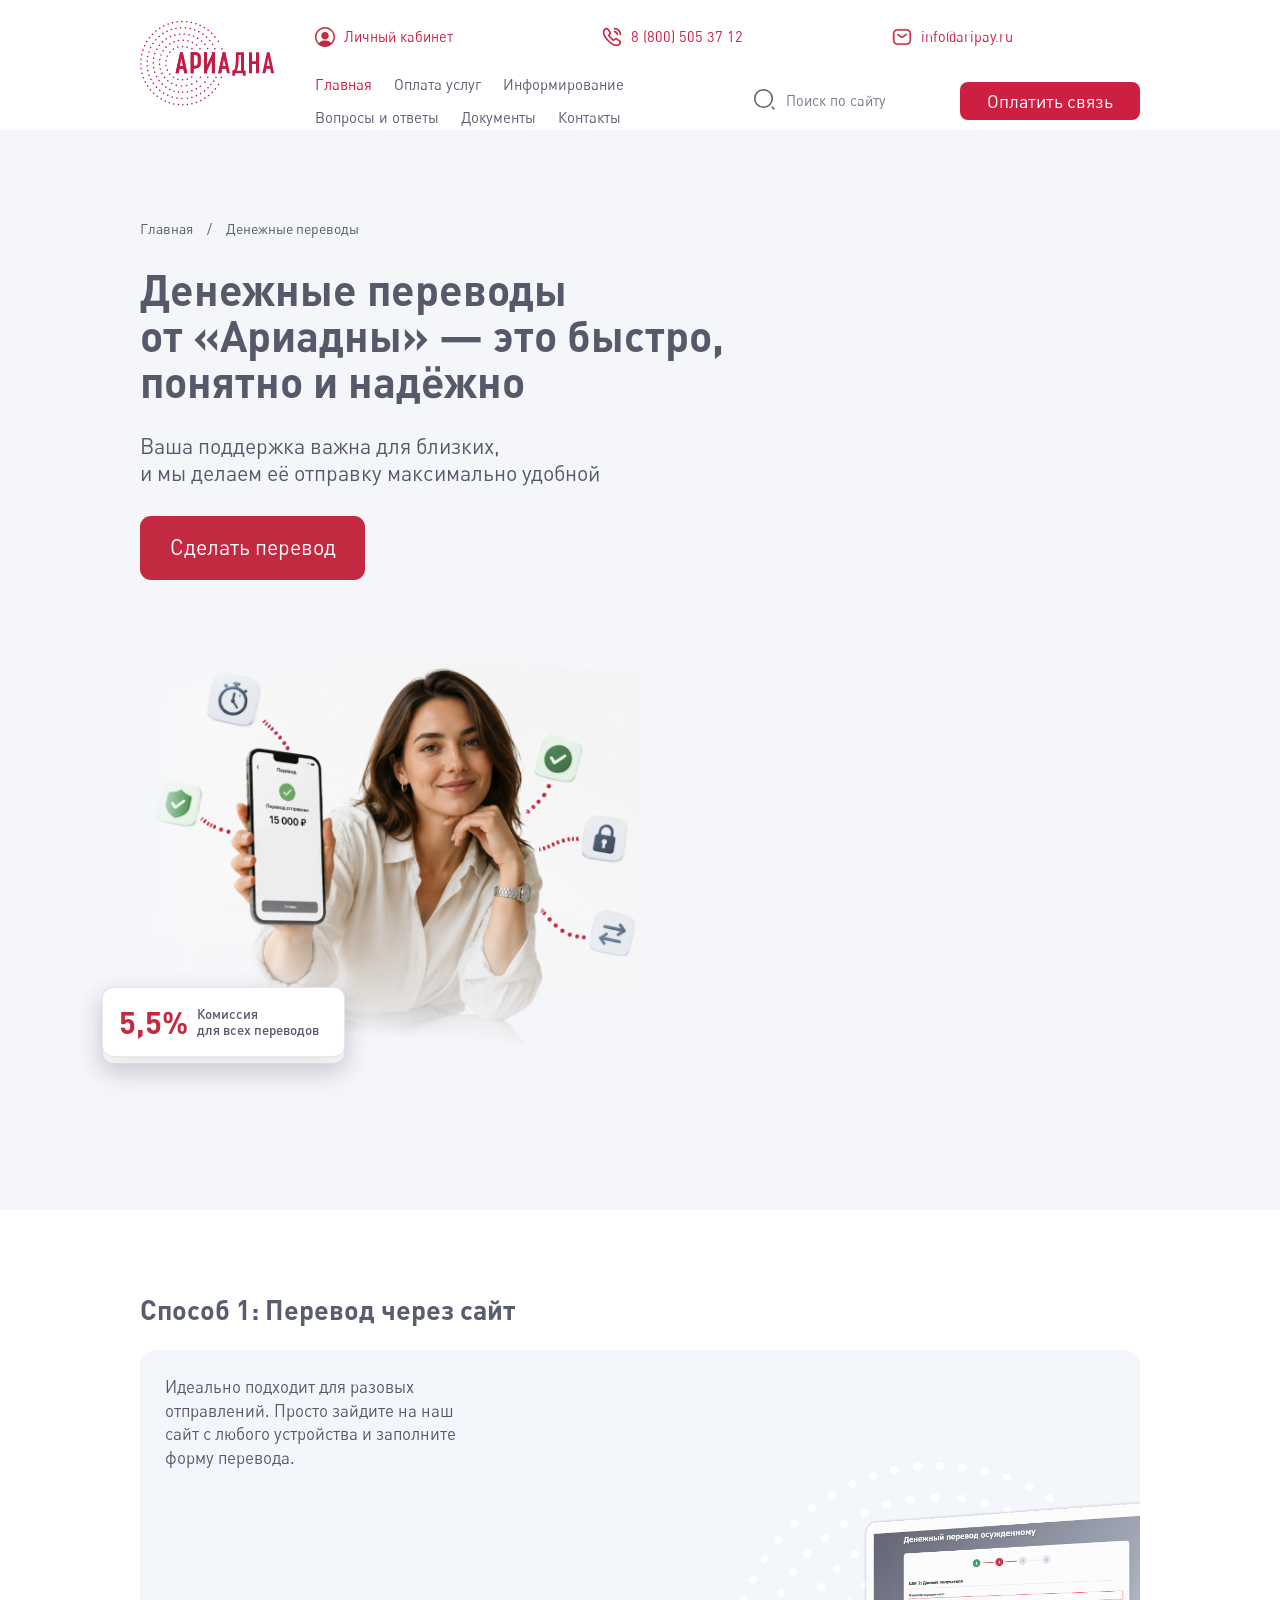
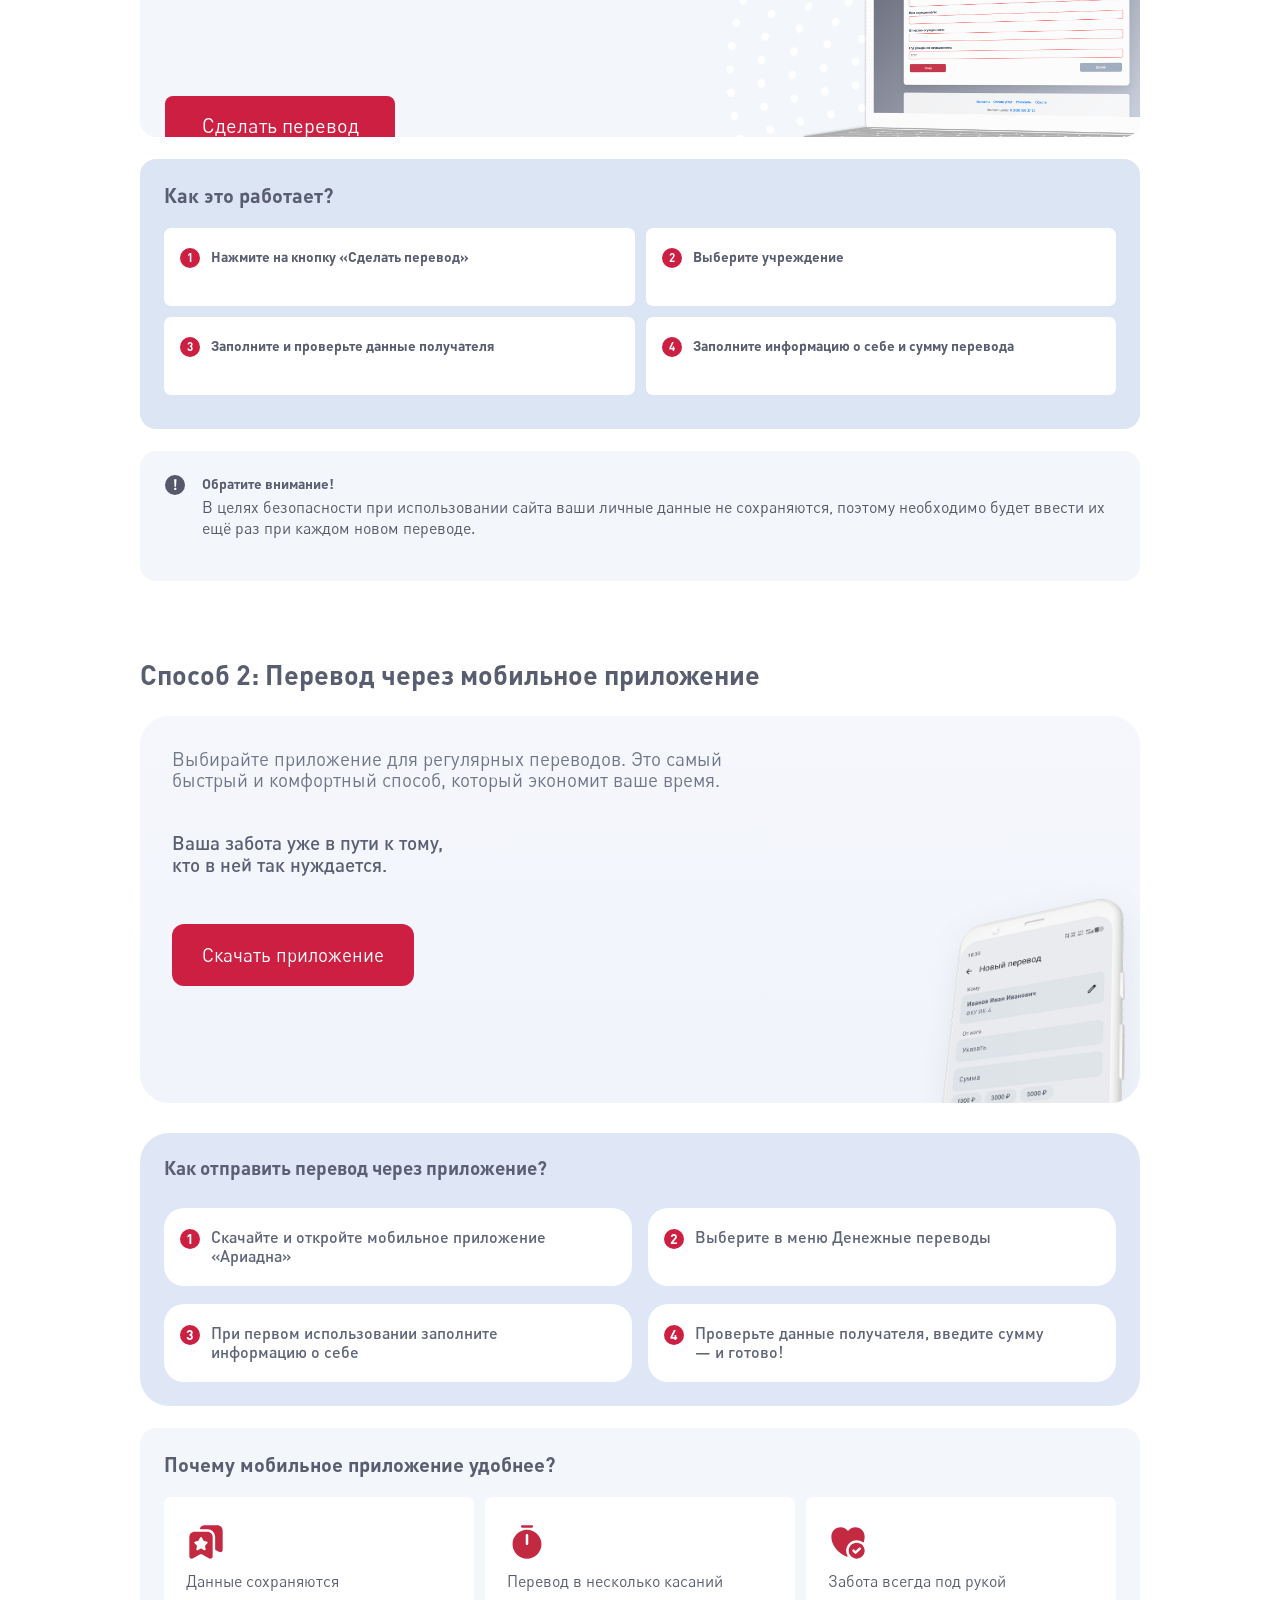
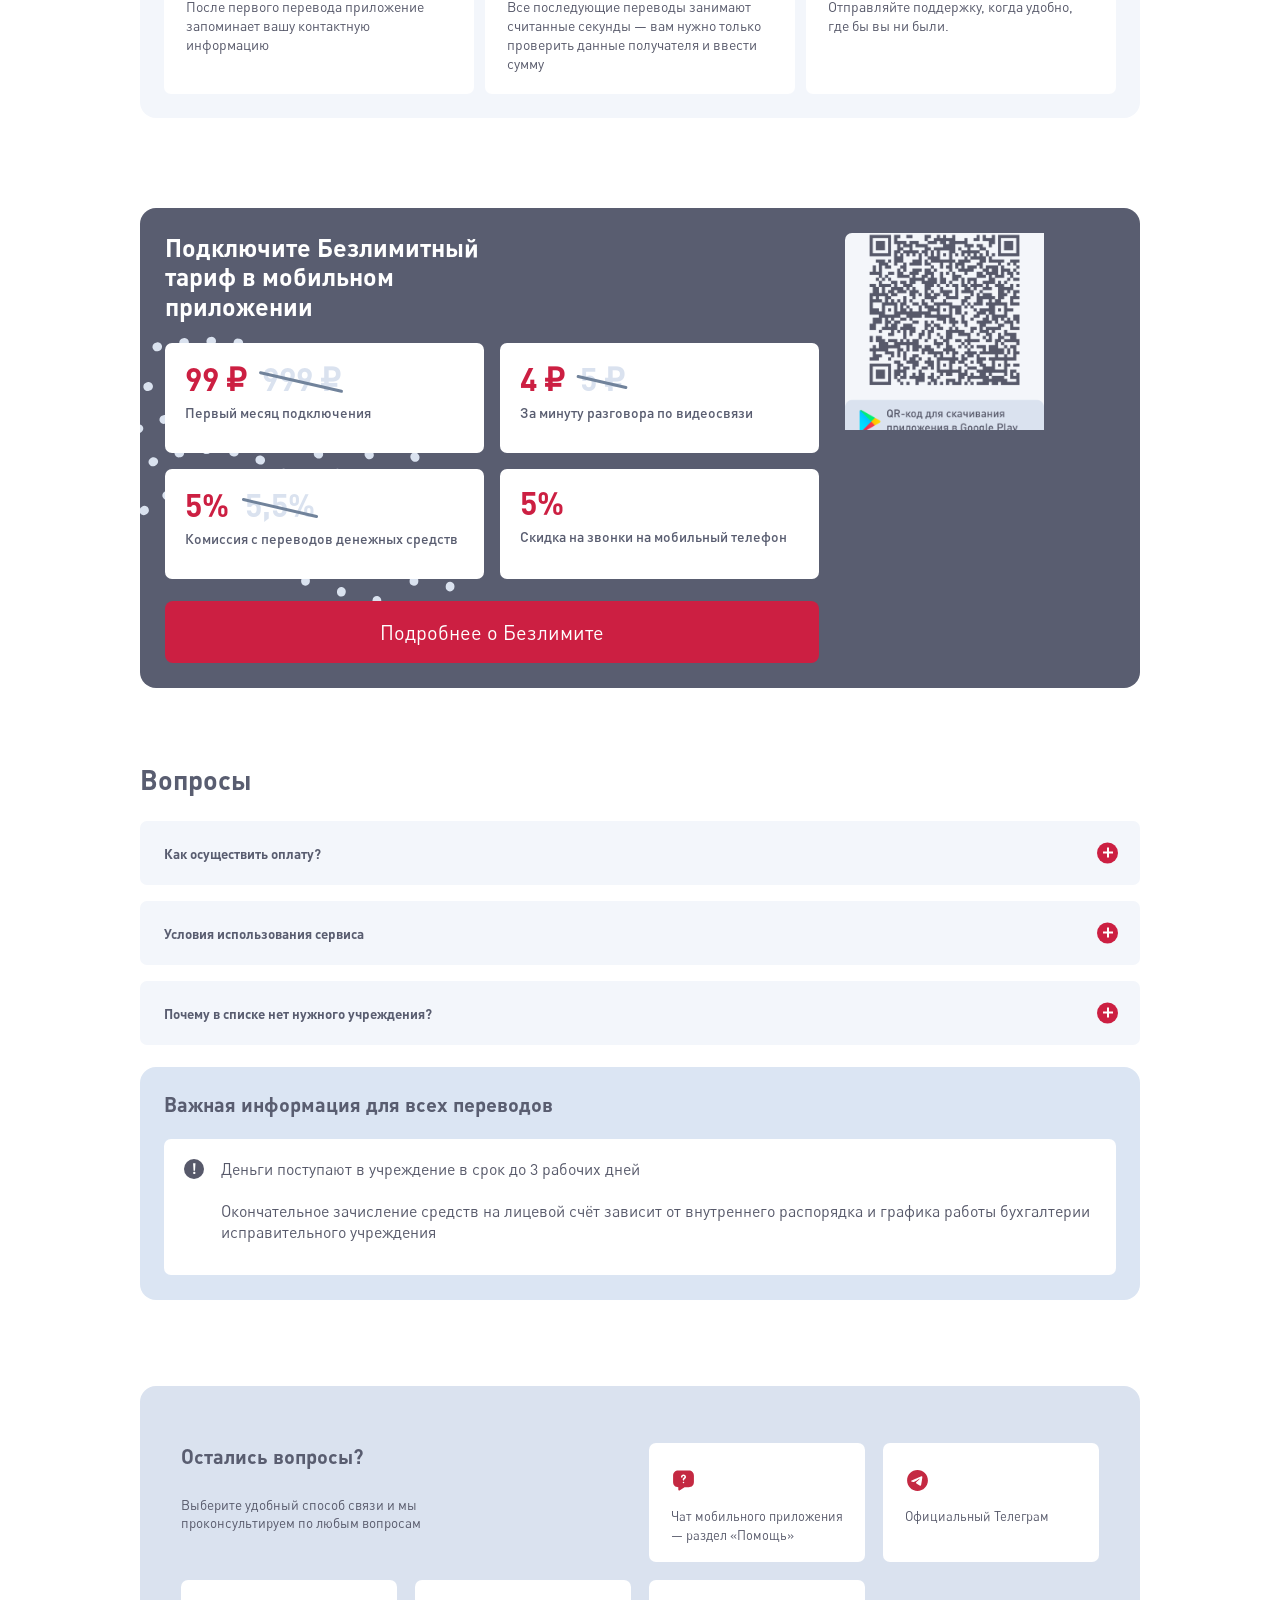
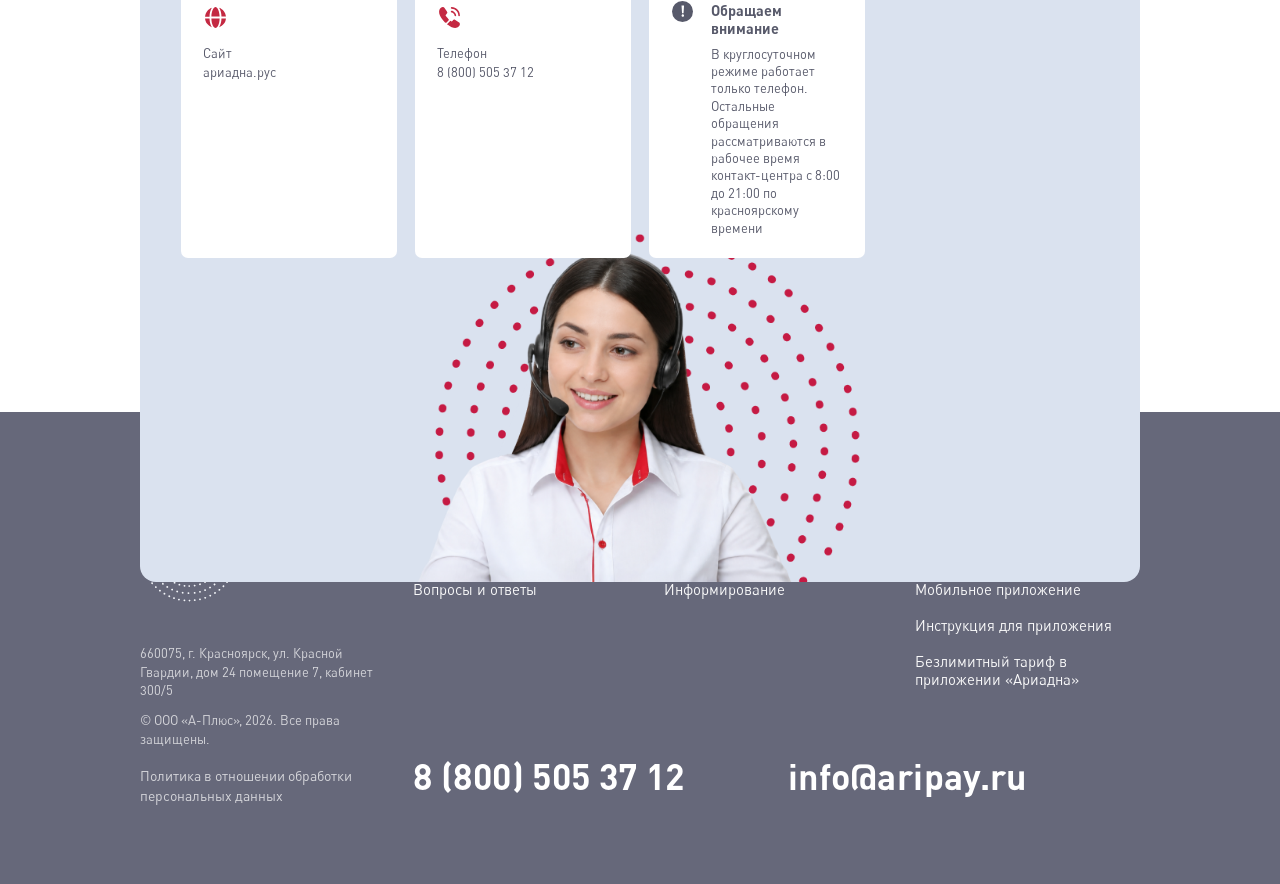
==== commit 9eb926f8: ":." ====
--- a/index.html
+++ b/index.html
@@ -4,7 +4,7 @@
     <meta charset="UTF-8" />
     <meta name="viewport" content="width=device-width, initial-scale=1.0" />
     <title>Денежные переводы — Ариадна</title>
-    <link rel="stylesheet" href="./styles.css?v=mobile-menu" />
+    <link rel="stylesheet" href="./styles.css?v=mobile-menu-2" />
   </head>
   <body class="transfer-body">
     <header class="site-header">
@@ -316,6 +316,6 @@
       </div>
     </footer>
 
-    <script src="./script.js?v=mobile-menu"></script>
+    <script src="./script.js?v=mobile-menu-2"></script>
   </body>
 </html>
--- a/styles.css
+++ b/styles.css
@@ -10,6 +10,12 @@
 @font-face { font-family: "DIN Pro"; src: url("./font/dinpro_bolditalic.otf") format("opentype"); font-weight: 800; font-style: italic; font-display: swap; }
 @font-face { font-family: "DIN Pro"; src: url("./font/dinpro_black.otf") format("opentype"); font-weight: 900; font-style: normal; font-display: swap; }
 @font-face { font-family: "DIN Pro"; src: url("./font/dinpro_blackitalic.otf") format("opentype"); font-weight: 900; font-style: italic; font-display: swap; }
+@font-face {
+  font-family: "RubleFallback";
+  src: local("Segoe UI Symbol"), local("Arial Unicode MS"), local("Apple Symbols"), local("Noto Sans Symbols 2"), local("Symbola");
+  unicode-range: U+20BD;
+  font-display: swap;
+}
 
 :root {
   --red: #cc1f42;
@@ -24,7 +30,7 @@
   --container-width: 1260px;
   --container-padding: 32px;
   --radius: 16px;
-  font-family: "DIN Pro", "Inter", "Segoe UI", Arial, sans-serif;
+  font-family: "DIN Pro", "RubleFallback", "Inter", "Segoe UI", Arial, sans-serif;
 }
 
 
@@ -44,6 +50,12 @@
   background: var(--white);
   font-size: 16px;
   line-height: 1.38;
+}
+
+.ruble-symbol {
+  font-family: "Segoe UI Symbol", "Arial Unicode MS", "Apple Symbols", sans-serif;
+  font-weight: 400;
+  line-height: inherit;
 }
 
 a { color: inherit; text-decoration: none; }
@@ -231,7 +243,27 @@
 .main-hero h1 { margin: 0 0 28px; color: var(--dark); font-size: clamp(46px, 5vw, 43px); line-height: 1.2; font-weight: 800; }
 .main-hero-slide--unlimited h1 { font-size: clamp(30px, 4.5vw, 46px); line-height: 1.08; }
 .main-hero h1 strong { color: var(--red); }
-.main-hero h1 del { color: #cdd6e5; text-decoration-color: #aab5c7; text-decoration-thickness: 3px; }
+.main-hero h1 del {
+  position: relative;
+  display: inline-block;
+  margin-left: 6px;
+  padding-inline: 2px;
+  color: #cdd6e5;
+  font-weight: 800;
+  text-decoration: none;
+}
+.main-hero h1 del::after {
+  position: absolute;
+  top: 50%;
+  left: -2px;
+  width: calc(100% + 4px);
+  height: 3px;
+  border-radius: 999px;
+  background: #aab5c7;
+  transform: translateY(50%) rotate(13deg);
+  transform-origin: center;
+  content: "";
+}
 .main-hero p { max-width: 640px; margin: 0 0 34px; color: var(--text); font-size: clamp(18px, 2.5vw, 22.5px); line-height: 1.35; font-weight: 400; }
 .main-hero-slide--unlimited p { margin-bottom: 20px; font-size: 17px; }
 .main-hero-slide--video .main-hero__content { padding-top: 3px; }
@@ -356,7 +388,7 @@
 .step-badge { position: absolute; top: 22px; left: 22px; display: grid; width: 20px; height: 20px; place-items: center; border-radius: 50%; color: var(--white); background: var(--red); font-size: 12px; line-height: 1; font-weight: 800; }
 .step-badge--dark { background: var(--dark); }
 .step-card h3, .reason-card h3, .contact-card h3, .attention-card h3 { margin: 0 0 8px; color: var(--text); font-size: 14.5px; line-height: 1.24; font-weight: 400; }
-.step-card p, .reason-card p, .contact-card p, .attention-card p { margin: 0; color: var(--text); font-size: 13.5px; line-height: 1.33; font-weight: 200; }
+.step-card p, .reason-card p, .contact-card p, .attention-card p { margin: 0; color: var(--text); font-size: 13.5px; line-height: 1.33; font-weight: 400; }
 .step-card a { display: inline-block; margin-top: 11px; color: var(--red); font-size: 12.5px; font-weight: 800; }
 
 .reasons-section.page-container { width: min(100% - var(--container-padding) * 2, var(--container-width)); }
@@ -692,7 +724,7 @@
 .unlimited-qr > img { width: 100%; height: 100%; object-fit: cover; }
 .unlimited-qr div { display: grid; grid-template-columns: 38px 1fr; gap: 10px; align-items: center; min-height: 58px; padding: 10px 18px; background: #d6deeb; }
 .play-mark { width: 30px; height: 30px; clip-path: polygon(20% 8%, 82% 50%, 20% 92%); background: linear-gradient(135deg, #27d6a4 0 34%, #3ca6ff 34% 67%, #ffc742 67% 100%); }
-.unlimited-qr p { margin: 0; color: var(--dark); font-size: 11.5px; line-height: 1.25; font-weight: 700; }
+.unlimited-qr p { margin: 0; color: var(--dark); font-size: 11.5px; line-height: 1.25; font-weight: 400; }
 
 .faq-section { padding: 0 0 86px; }
 .faq-grid { display: grid; grid-template-columns: 1fr 1fr; gap: 22px; }
@@ -701,7 +733,7 @@
 .faq-list summary { position: relative; display: flex; align-items: center; min-height: 64px; padding: 24px 58px 20px 24px; color: var(--dark); list-style: none; font-size: 13.5px; line-height: 1.25; font-weight: 800; cursor: pointer; }
 .faq-list summary::-webkit-details-marker { display: none; }
 .faq-list summary:hover, .faq-list summary:focus-visible { color: var(--red); outline: 0; }
-.faq-list details p { margin: -5px 24px 22px; color: var(--text); font-size: 12.5px; line-height: 1.35; font-weight: 600; }
+.faq-list details p { margin: -5px 24px 22px; color: var(--text); font-size: 12.5px; line-height: 1.35; font-weight: 400; }
 
 .faq-list summary::before,
 .unlim-faq summary::before,
@@ -726,6 +758,13 @@
   content: "";
 }
 
+.faq-list details[open] summary::after,
+.app-faq details[open] summary::after,
+.faq-accordion details[open] summary::after {
+  background-image: linear-gradient(var(--white), var(--white));
+  background-size: 10px 2px;
+}
+
 .faq-list summary::before { right: 22px; width: 21px; height: 21px; background: var(--red); }
 .faq-list summary::after {
   right: 22px;
@@ -736,10 +775,6 @@
     linear-gradient(var(--white), var(--white));
   background-size: 10px 2px, 2px 10px;
 }
-.faq-list details[open] summary::after {
-  background-image: linear-gradient(var(--white), var(--white));
-  background-size: 10px 2px;
-}
 .faq-list details[open] summary::before { background: var(--text); }
 
 .transfer-info-panel { min-height: 215px; padding: 25px 24px; background: #dbe5f3; }
@@ -748,17 +783,14 @@
 .info-row + .info-row { margin-top: 12px; }
 .transfer-body .questions-section { margin-bottom: -170px; }
 .transfer-body .questions-panel { grid-template-rows: none; min-height: 0; }
-.transfer-body .site-footer { padding-top: 0; }
-.transfer-body .footer-inner { grid-template-columns: minmax(260px, 380px) minmax(160px, 1fr) minmax(160px, 1fr) minmax(240px, 1.4fr); column-gap: 52px; padding-top: 138px; }
-.transfer-body .footer-brand { display: grid; grid-row: 1 / span 2; align-content: start; color: rgba(255, 255, 255, 0.72); }
-.transfer-body .footer-brand p { margin: 0 0 12px; font-size: 15px; font-weight: 400; }
-.transfer-body .footer-logo { margin-bottom: 68px; }
-.transfer-body .footer-nav { padding-top: 10px; }
-.transfer-body .footer-contact { display: grid; grid-column: 2 / -1; grid-row: 2; gap: 52px; justify-items: start; align-content: end; margin-top: 78px; text-align: left; }
-.transfer-body .footer-phone, .transfer-body .footer-mail { margin: 0; }
+.transfer-body .footer-contact { grid-row: 2; justify-items: start; align-content: end; }
 
 /* Contacts Page */
-.contacts-page { background: var(--white); }
+.contacts-page,
+.docs-page,
+.news-page,
+.instruction-main,
+.faq-page { background: var(--white); }
 .contacts-details-section { padding: 43px 0 72px; }
 .contacts-details-section .breadcrumbs { margin-bottom: 27px; }
 .contacts-details-section h1 { margin-bottom: 25px; font-size: clamp(34px, 5vw, 38px); line-height: 1.12; }
@@ -776,10 +808,18 @@
 .contacts-map-pin::after { position: absolute; top: 8px; left: 8px; width: 11px; height: 11px; border-radius: 50%; background: var(--white); content: ""; }
 
 /* Docs Page */
-.docs-page { background: var(--white); }
-.docs-section { padding: 96px 0 90px; }
-.docs-section .breadcrumbs { margin-bottom: 28px; }
-.docs-section h1 { margin: 0 0 28px; color: var(--dark); font-size: clamp(36px, 5vw, 43px); line-height: 1.08; font-weight: 800; }
+.docs-section, .news-section { padding: 96px 0 90px; }
+.docs-section .breadcrumbs, .news-section .breadcrumbs { margin-bottom: 28px; }
+.docs-section h1,
+.news-section h1,
+.payment-section h1,
+.faq-layout h1 {
+  color: var(--dark);
+  font-size: clamp(36px, 5vw, 43px);
+  line-height: 1.08;
+  font-weight: 800;
+}
+.docs-section h1, .news-section h1 { margin: 0 0 28px; }
 .docs-grid { display: grid; grid-template-columns: repeat(2, minmax(0, 1fr)); gap: 22px; }
 .docs-card { min-height: 240px; padding: 22px 22px; border-radius: 9px; background: var(--soft); }
 .docs-card--compact { min-height: 150px; }
@@ -793,10 +833,6 @@
 .docs-card .docs-link-accent:hover, .docs-card .docs-link-accent:focus-visible { color: var(--red-hover); }
 
 /* News Page & Modal */
-.news-page { background: var(--white); }
-.news-section { padding: 96px 0 90px; }
-.news-section .breadcrumbs { margin-bottom: 28px; }
-.news-section h1 { margin: 0 0 28px; color: var(--dark); font-size: clamp(36px, 5vw, 43px); line-height: 1.08; font-weight: 800; }
 .news-grid { display: grid; grid-template-columns: repeat(3, minmax(0, 1fr)); gap: 22px; }
 .news-card { display: grid; min-height: 195px; padding: 20px 22px 20px; border-radius: 16px; background: var(--soft); }
 .news-card h2 { margin: 0 0 15px; color: var(--dark); font-size: 15.5px; line-height: 1.32; font-weight: 800; }
@@ -806,14 +842,81 @@
 .news-card button:hover, .news-card button:focus-visible { color: var(--red-hover); outline: 0; }
 .news-card button:active { transform: translateY(1px); }
 .news-card time { color: var(--text); font-size: 12.5px; line-height: 1.2; font-weight: 400; }
-.is-news-open, .is-qr-open, .is-payment-open { overflow: hidden; }
+.is-news-open, .is-qr-open, .is-payment-open, .is-image-zoom-open { overflow: hidden; }
+.image-zoom-modal {
+  position: fixed;
+  inset: 0;
+  z-index: 100;
+  display: grid;
+  place-items: center;
+  background: rgba(10, 12, 20, 0.85);
+  padding: 24px;
+}
+.image-zoom-modal[hidden] {
+  display: none;
+}
+.image-zoom-modal__backdrop {
+  position: fixed;
+  inset: 0;
+  background: rgba(10, 12, 20, 0.85);
+}
+.image-zoom-modal__content {
+  position: relative;
+  max-width: 100%;
+  max-height: 100%;
+  z-index: 1;
+  display: grid;
+  align-items: center;
+  justify-items: center;
+}
+.image-zoom-modal__image {
+  max-width: min(100vw, 960px);
+  max-height: min(100vh, 90vh);
+  width: auto;
+  height: auto;
+  object-fit: contain;
+  border-radius: 16px;
+  box-shadow: 0 30px 80px rgba(0, 0, 0, 0.45);
+}
+.image-zoom-modal__close {
+  position: absolute;
+  top: -12px;
+  right: -12px;
+  width: 44px;
+  height: 44px;
+  border: 0;
+  border-radius: 50%;
+  background: rgba(255, 255, 255, 0.92);
+  display: grid;
+  place-items: center;
+  cursor: pointer;
+  transition: transform 0.18s ease, box-shadow 0.18s ease;
+}
+.image-zoom-modal__close:hover,
+.image-zoom-modal__close:focus-visible {
+  outline: 0;
+  transform: translateY(-1px);
+  box-shadow: 0 10px 30px rgba(0, 0, 0, 0.18);
+}
+.image-zoom-modal__close span {
+  position: absolute;
+  width: 18px;
+  height: 2px;
+  background: #23272f;
+  border-radius: 999px;
+}
+.image-zoom-modal__close span:first-child { transform: rotate(45deg); }
+.image-zoom-modal__close span:last-child { transform: rotate(-45deg); }
+img[data-zoomable="true"] {
+  cursor: zoom-in;
+}
 .payment-modal { position: fixed; inset: 0; z-index: 60; overflow-y: auto; }
 .payment-modal__backdrop { position: fixed; inset: 0; background: rgba(62, 66, 82, 0.68); }
 .payment-modal__wrap { position: relative; z-index: 1; display: grid; grid-template-columns: minmax(0, 754px) 40px; gap: 35px; align-items: start; width: min(830px, calc(100% - 48px)); margin: 216px auto 56px; }
 .payment-modal__panel { display: grid; grid-template-columns: 1fr 332px; gap: 38px; min-height: 390px; padding: 47px 36px 46px; border: 0; border-radius: 17px; background: #dfe8f6; box-shadow: 0 20px 60px rgba(58, 63, 80, 0.18); }
 .payment-modal__copy { display: grid; grid-template-rows: auto auto 1fr auto; min-width: 0; }
 .payment-modal__copy h2 { margin: 0 0 13px; color: var(--dark); font-size: 25px; line-height: 1.28; font-weight: 800; }
-.payment-modal__copy > p { margin: 0; color: var(--text); font-size: 16px; line-height: 1.35; font-weight: 500; }
+.payment-modal__copy > p { margin: 0; color: var(--text); font-size: 16px; line-height: 1.35; font-weight: 400; }
 .payment-modal__form { display: grid; align-content: start; gap: 10px; min-width: 0; }
 .payment-modal__form input[type="text"],
 .payment-modal__form input[type="email"] { width: 100%; height: 56px; padding: 0 19px; border: 1px solid transparent; border-radius: 8px; color: var(--dark); background: #f7f9fd; outline: 0; font-size: 16px; line-height: 1.2; font-weight: 700; transition: border-color 0.18s ease, box-shadow 0.18s ease, background 0.18s ease; }
@@ -824,7 +927,7 @@
 .payment-modal__errors[hidden] { display: none; }
 .payment-modal__error { display: grid; grid-template-columns: 20px 1fr; gap: 9px; align-items: start; }
 .payment-modal__error span { display: grid; width: 18px; height: 18px; place-items: center; border-radius: 50%; color: var(--white); background: var(--red); font-size: 12px; line-height: 1; font-weight: 800; }
-.payment-modal__error p { margin: 0; color: var(--dark); font-size: 11.5px; line-height: 1.3; font-weight: 800; }
+.payment-modal__error p { margin: 0; color: var(--dark); font-size: 11.5px; line-height: 1.3; font-weight: 400; }
 .payment-modal__phone { display: inline-grid; grid-row: 4; grid-template-columns: 22px 1fr; gap: 10px; align-items: center; width: 180px; min-height: 60px; padding: 10px 12px; border-radius: 9px; color: var(--dark); background: #f7f9fd; font-size: 12px; line-height: 1.2; font-weight: 800; }
 .payment-modal__phone img { width: 22px; height: 22px; filter: grayscale(1) brightness(0.65); }
 .payment-modal__check { display: grid; grid-template-columns: 16px 1fr; gap: 9px; align-items: start; margin: 1px 0 4px; color: var(--dark); cursor: pointer; font-size: 13px; line-height: 1.15; font-weight: 700; }
@@ -885,7 +988,6 @@
 .news-modal__close span:last-child, .qr-modal__close span:last-child { transform: rotate(-45deg); }
 
 /* Instruction Page */
-.instruction-main { background: var(--white); }
 .instruction-page { padding: 100px 0 92px; }
 .instruction-page .breadcrumbs { margin-bottom: 30px; }
 .instruction-page h1 { margin: 0 0 31px; color: var(--dark); font-size: clamp(36px, 5vw, 43px); line-height: 1.16; font-weight: 800; }
@@ -950,7 +1052,7 @@
   background-image: linear-gradient(var(--white), var(--white));
   background-size: 9px 2px;
 }
-.unlim-faq details p { margin: -4px 20px 18px; color: var(--text); font-size: 12.5px; line-height: 1.35; font-weight: 500; }
+.unlim-faq details p { margin: -4px 20px 18px; color: var(--text); font-size: 12.5px; line-height: 1.35; font-weight: 400; }
 .unlim-faq details p a { color: var(--red); }
 .unlim-faq-answer { display: grid; grid-template-columns: 1fr 77px; gap: 18px; align-items: start; padding: 0 18px 18px 20px; }
 .unlim-faq-answer ol { display: grid; gap: 13px; margin: 0; padding-left: 16px; color: var(--text); font-size: 12.5px; line-height: 1.34; font-weight: 500; }
@@ -960,339 +1062,11 @@
 .unlim-faq-answer--term img { width: 59px; }
 
 /* App Page */
-.app-body .site-header__inner {
-  min-height: 114px;
-  padding-top: 16px;
-}
-
-.app-hero {
-  height: 530px;
-  padding: 70px 0 28px;
-  overflow: hidden;
-  background: #f3f6fb;
-}
-
-.app-hero__copy {
-  padding-top: 1px;
-}
-
-.app-hero .breadcrumbs {
-  margin-bottom: 26px;
-}
-
-.app-hero h1 {
-  max-width: 450px;
-  margin-bottom: 26px;
-  font-size: clamp(34px, 4vw, 39px);
-  line-height: 1.16;
-}
-
-.app-hero p {
-  max-width: 468px;
-  margin-bottom: 26px;
-  color: var(--text);
-  font-size: 17px;
-  line-height: 1.34;
-  font-weight: 600;
-}
-
-.app-hero .btn-primary {
-  min-width: 220px;
-  min-height: 52px;
-}
-
-.app-hero__grid {
-  display: grid;
-  grid-template-columns: 460px 1fr;
-  gap: 38px;
-}
-
-.app-hero__media {
-  position: relative;
-  min-height: 450px;
-}
-
-.app-hero__media > img {
-  position: absolute;
-  top: -63px;
-  left: 45px;
-  width: 655px;
-  max-width: none;
-}
-
-.app-price-card {
-  position: absolute;
-  box-sizing: border-box;
-  background: #ffffff;
-  border-radius: 12px;
-  padding: 18px 22px;
-  box-shadow: 0 12px 32px rgba(0, 0, 0, 0.07);
-  border: 1px solid rgba(226, 232, 240, 0.8);
-  z-index: 10;
-  font-family: sans-serif;
-  bottom: -30px;
-  right: 100px;
-}
-
-.app-price-card strong {
-  display: block;
-  font-size: 32px;
-  font-weight: 800;
-  color: #ba3043;
-  line-height: 1.1;
-  margin-bottom: 6px;
-}
-
-.app-price-card span {
-  display: block;
-  font-size: 13px;
-  color: #4a5568;
-  line-height: 1.4;
-  font-weight: 500;
-}
-
-.app-price-card span a {
-  color: #ba3043;
-  text-decoration: underline;
-  font-weight: 600;
-}
-
-.app-price-card--first {
-  left: 28px;
-  width: 190px;
-}
-
-.app-price-card--second {
-  left: 233px;
-  width: 190px;
-}
-
-.app-price-card--third {
-  left: 438px;
-  width: 280px;
-}
-.app-price-card { position: absolute; bottom: 88px; z-index: 1; min-height: 94px; padding: 14px 17px 12px; border-radius: 7px; background: var(--white); box-shadow: 0 7px 20px rgba(80, 85, 105, 0.16); }
-.app-price-card--first { left: -90px; width: 170px; }
-.app-price-card--second { left: 98px; width: 170px; }
-.app-price-card--third { left: 290px; width: 265px; }
-.app-price-card strong { display: block; margin-bottom: 6px; color: var(--red); font-size: 31px; line-height: 0.95; font-weight: 800; }
-.app-price-card span { display: block; color: var(--dark); font-size: 11px; line-height: 1.25; font-weight: 800; }
-.app-price-card--third span { font-size: 11.5px; }
 .app-features { padding: 74px 0 58px; }
 .app-feature-grid { display: grid; grid-template-columns: repeat(6, minmax(0, 1fr)); gap: 16px; }
 .app-feature-card { min-height: 145px; padding: 20px 18px 16px; border-radius: 7px; background: #f4f6fb; }
 .app-feature-icon { display: block; width: 34px; height: 34px; margin-bottom: 16px; color: var(--red); }
 .app-feature-card h3 { margin: 0; color: var(--dark); font-size: 16px; line-height: 1.25; font-weight: 400; }
-.app-unlimited {
-  padding-bottom: 70px;
-}
-
-.app-unlimited-panel {
-  position: relative;
-  display: grid;
-  grid-template-columns: 320px minmax(0, 1fr) 245px;
-  grid-template-rows: 86px 86px 52px;
-  column-gap: 18px;
-  row-gap: 16px;
-  min-height: 296px;
-  padding: 20px;
-  overflow: hidden;
-  border-radius: 18px;
-  background: #57596a;
-}
-
-.app-unlimited-promo {
-  position: absolute;
-  left: -32px;
-  bottom: -4px;
-  width: 255px;
-  height: auto;
-  z-index: 0;
-  pointer-events: none;
-  user-select: none;
-}
-
-.app-unlimited-panel h2 {
-  position: relative;
-  z-index: 1;
-  max-width: 310px;
-  margin: 0;
-  color: #ffffff;
-  font-size: 25px;
-  line-height: 1.18;
-  font-weight: 800;
-  letter-spacing: 0.01em;
-}
-
-.app-unlimited-offers {
-  position: relative;
-  z-index: 1;
-  display: grid;
-  grid-column: 2;
-  grid-row: 1 / span 2;
-  grid-template-columns: repeat(2, minmax(0, 1fr));
-  gap: 16px 18px;
-}
-
-.app-offer-card {
-  min-height: 86px;
-  padding: 14px 16px 12px 18px;
-  border-radius: 9px;
-  background: #ffffff;
-  box-shadow: inset 0 0 0 1px rgba(87, 89, 106, 0.08);
-}
-
-.app-offer-card__price {
-  display: flex;
-  align-items: baseline;
-  gap: 9px;
-}
-
-.app-offer-card strong {
-  color: #cb2741;
-  font-size: 28px;
-  line-height: 1;
-  font-weight: 800;
-  letter-spacing: -0.03em;
-  white-space: nowrap;
-}
-
-.app-offer-card del {
-  position: relative;
-  display: inline-block;
-  padding-inline: 2px;
-  color: #8f98ad;
-  font-size: 26px;
-  line-height: 1;
-  font-weight: 800;
-  text-decoration: none;
-  white-space: nowrap;
-}
-
-.app-offer-card del::after {
-  position: absolute;
-  top: 50%;
-  left: -2px;
-  width: calc(100% + 4px);
-  height: 3px;
-  border-radius: 999px;
-  background: linear-gradient(90deg, #cc1f42 0%, #f16682 100%);
-  transform: translateY(-50%) rotate(-13deg);
-  transform-origin: center;
-  content: "";
-}
-
-.app-offer-card span {
-  display: block;
-  margin-top: 9px;
-  color: #57596a;
-  font-size: 15px;
-  line-height: 1.35;
-  font-weight: 700;
-}
-
-.app-unlimited-button {
-  position: relative;
-  z-index: 1;
-  display: flex;
-  grid-column: 2;
-  grid-row: 3;
-  align-items: center;
-  justify-content: center;
-  width: 100%;
-  height: 52px;
-  padding: 0;
-  border: 0;
-  border-radius: 8px;
-  background: #cb2741;
-  color: #ffffff;
-  font-size: 18px;
-  line-height: 1;
-  font-weight: 800;
-  text-align: center;
-  text-decoration: none;
-}
-
-.app-unlimited-qr {
-  position: relative;
-  z-index: 1;
-  grid-column: 3;
-  grid-row: 1 / span 3;
-  width: 245px;
-  height: 256px;
-  overflow: hidden;
-  border-radius: 9px;
-  background: #f7f9fe;
-}
-
-.app-unlimited-qr img {
-  display: block;
-  width: 100%;
-  height: 100%;
-  object-fit: cover;
-}
-
-@media (max-width: 1100px) {
-  .app-unlimited-panel {
-    grid-template-columns: 1fr 245px;
-    grid-template-rows: auto auto 52px;
-  }
-
-  .app-unlimited-panel h2 {
-    grid-column: 1;
-    grid-row: 1;
-  }
-
-  .app-unlimited-offers {
-    grid-column: 1;
-    grid-row: 2;
-  }
-
-  .app-unlimited-button {
-    grid-column: 1;
-    grid-row: 3;
-  }
-
-  .app-unlimited-qr {
-    grid-column: 2;
-    grid-row: 1 / span 3;
-  }
-}
-
-@media (max-width: 760px) {
-  .app-unlimited-panel {
-    display: flex;
-    flex-direction: column;
-    padding: 16px;
-    border-radius: 16px;
-  }
-
-  .app-unlimited-promo {
-    left: -45px;
-    bottom: 20px;
-    width: 220px;
-    opacity: 0.55;
-  }
-
-  .app-unlimited-panel h2 {
-    max-width: none;
-    font-size: 23px;
-  }
-
-  .app-unlimited-offers {
-    grid-template-columns: 1fr;
-  }
-
-  .app-unlimited-qr {
-    width: 100%;
-    height: auto;
-  }
-
-  .app-unlimited-qr img {
-    height: auto;
-    object-fit: contain;
-  }
-}
 .app-setup {
   padding: 4px 0 63px;
 }
@@ -1343,134 +1117,33 @@
   display: grid;
   grid-column: span 2;
   grid-template-columns: 1fr auto;
-  grid-template-rows: 45px auto;
-  align-items: end;
-  min-height: 90px;
-  padding: 18px 15px 18px 16px;
-  border-radius: 8px;
-  background: #f7f9fe;
-  color: #57596a;
-  text-decoration: none;
+  grid-template-rows: auto 1fr;
+  min-height: 95px;
+  padding: 16px 20px 14px;
+  border-radius: 7px;
+  color: var(--dark);
+  background: var(--white);
   box-shadow: inset 0 0 0 1px rgba(87, 89, 106, 0.03);
-}
-
+  transition: transform 0.18s ease, box-shadow 0.18s ease;
+}
+.brand-card:hover, .brand-card:focus-visible { outline: 0; transform: translateY(-2px); box-shadow: 0 14px 30px rgba(72, 78, 96, 0.12); }
 .brand-card__logo {
   display: flex;
   grid-column: 1 / -1;
-  grid-row: 1;
   align-items: flex-start;
   justify-content: flex-start;
+  margin-bottom: 18px;
+  color: #222738;
+  font-size: 20px;
   line-height: 1;
-}
-
-.brand-card__logo--realme {
-  color: #000000;
-  font-size: 29px;
-  font-weight: 700;
-  letter-spacing: -0.06em;
-  text-transform: lowercase;
-}
-
-.brand-card__logo--huawei img {
-  display: block;
-  width: 118px;
-  height: auto;
-}
-
-.brand-card__logo--samsung {
-  color: #173ea5;
-  font-size: 21px;
-  line-height: 1;
-  font-weight: 900;
-  letter-spacing: 0.06em;
-}
-
-.brand-card span {
-  display: block;
-  grid-column: 1;
-  grid-row: 2;
-  color: #57596a;
-  font-size: 15.5px;
-  line-height: 1.2;
   font-weight: 800;
-  white-space: nowrap;
-}
-
-.brand-card b {
-  display: block;
-  grid-column: 2;
-  grid-row: 2;
-  color: #d12b45;
-  font-size: 15.5px;
-  line-height: 1.2;
-  font-weight: 800;
-  white-space: nowrap;
-}
-
-/* адаптив */
-@media (max-width: 1000px) {
-  .app-setup-panel {
-    grid-template-columns: repeat(2, minmax(0, 1fr));
-  }
-
-  .app-setup-copy {
-    grid-column: span 1;
-  }
-
-  .brand-card {
-    grid-column: span 1;
-  }
-}
-
-@media (max-width: 760px) {
-  .app-setup {
-    padding: 0 0 48px;
-  }
-
-  .app-setup h2 {
-    margin-bottom: 18px;
-    font-size: 23px;
-  }
-
-  .app-setup-panel {
-    grid-template-columns: 1fr;
-    gap: 16px;
-    padding: 16px;
-    border-radius: 16px;
-  }
-
-  .app-setup-copy {
-    grid-column: 1;
-    padding: 0;
-  }
-
-  .app-setup-copy p {
-    max-width: none;
-  }
-
-  .brand-card {
-    grid-column: 1;
-    min-height: 92px;
-  }
-}
-
-@media (max-width: 420px) {
-  .brand-card {
-    grid-template-columns: 1fr;
-    gap: 10px;
-  }
-
-  .brand-card span,
-  .brand-card b {
-    grid-column: 1;
-    grid-row: auto;
-  }
-}.brand-card { display: grid; grid-column: span 2; grid-template-columns: 1fr auto; grid-template-rows: auto 1fr; min-height: 95px; padding: 16px 20px 14px; border-radius: 7px; background: var(--white); transition: transform 0.18s ease, box-shadow 0.18s ease; }
-.brand-card:hover, .brand-card:focus-visible { outline: 0; transform: translateY(-2px); box-shadow: 0 14px 30px rgba(72, 78, 96, 0.12); }
-.brand-card__logo { grid-column: 1 / -1; margin-bottom: 18px; color: #222738; font-size: 20px; line-height: 1; font-weight: 800; letter-spacing: 0; }
+  letter-spacing: 0;
+}
+.brand-card__logo--realme { text-transform: lowercase; }
 .brand-card__logo--huawei { color: #313646; font-size: 15px; }
+.brand-card__logo--huawei img { display: block; width: 118px; height: auto; }
 .brand-card__logo--samsung { color: #2447af; font-size: 20px; }
-.brand-card span, .brand-card b { align-self: end; color: var(--dark); font-size: 13.5px; line-height: 1.2; font-weight: 800; }
+.brand-card span, .brand-card b { display: block; align-self: end; color: var(--dark); font-size: 13.5px; line-height: 1.2; font-weight: 800; white-space: nowrap; }
 .brand-card b { color: var(--red); font-weight: 400; }
 .app-faq { padding-bottom: 74px; }
 .app-faq-grid { display: grid; grid-template-columns: repeat(3, minmax(0, 1fr)); gap: 18px; }
@@ -1486,10 +1159,6 @@
     linear-gradient(var(--white), var(--white)),
     linear-gradient(var(--white), var(--white));
   background-size: 10px 2px, 2px 10px;
-}
-.app-faq details[open] summary::after {
-  background-image: linear-gradient(var(--white), var(--white));
-  background-size: 10px 2px;
 }
 .app-faq summary:hover, .app-faq summary:focus-visible { color: var(--red); outline: 0; }
 .app-faq details p { margin: 0 20px 15px; color: var(--text); font-size: 15px; line-height: 1.36; font-weight: 400; }
@@ -1516,7 +1185,7 @@
 .payment-section { padding: 97px 0 0; }
 
 .payment-section .breadcrumbs { margin-bottom: 34px; }
-.payment-section h1 { margin-bottom: 31px; color: var(--dark); font-size: clamp(36px, 5vw, 43px); line-height: 1.08; font-weight: 800; }
+.payment-section h1 { margin: 0 0 31px; }
 .payment-lead { margin: 0 0 31px; color: var(--text); font-size: 20px; line-height: 1.35; font-weight: 400; }
 .payment-method-grid { display: grid; grid-template-columns: repeat(3, minmax(0, 1fr)); gap: 22px; }
 .payment-method-card, .payment-note, .payment-banks { border-radius: 9px; background: var(--soft); }
@@ -1547,10 +1216,9 @@
 .payment-faq-answer p:last-child { margin-bottom: 0; }
 
 /* FAQ Page */
-.faq-page { background: var(--white); }
 .faq-layout { padding: 65px 0 86px; }
 .faq-layout .breadcrumbs { margin-bottom: 28px; font-size: 12.5px; }
-.faq-layout h1 { margin: 0 0 34px; color: var(--dark); font-size: clamp(36px, 5vw, 43px); line-height: 1.08; font-weight: 800; }
+.faq-layout h1 { margin: 0 0 34px; }
 .faq-shell { display: grid; grid-template-columns: 360px minmax(0, 1fr); gap: 22px; align-items: start; }
 .faq-tabs { overflow: hidden; border-radius: 16px; background: #f2f5fb; }
 .faq-tab { position: relative; display: flex; align-items: center; width: 100%; min-height: 66px; padding: 18px 45px 18px 23px; border: 0; border-bottom: 1px solid var(--white); color: var(--dark); background: transparent; text-align: left; font-size: 14.5px; line-height: 1.25; font-weight: 800; transition: color 0.18s ease, background 0.18s ease; }
@@ -1574,18 +1242,13 @@
     linear-gradient(var(--white), var(--white));
   background-size: 10px 2px, 2px 10px;
 }
-.faq-accordion details[open] summary::after {
-  background-image: linear-gradient(var(--white), var(--white));
-  background-size: 10px 2px;
-}
 .faq-accordion summary:hover, .faq-accordion summary:focus-visible { color: var(--red); outline: 0; }
 .faq-answer { display: grid; grid-template-columns: minmax(0, 1fr) auto; gap: 20px; align-items: start; padding: 0 22px 20px; }
-.faq-answer p { margin: 0; color: var(--text); font-size: 13.5px; line-height: 1.35; font-weight: 600; }
+.faq-answer p, .faq-help p { margin: 0; color: var(--text); font-size: 13.5px; line-height: 1.35; font-weight: 400; }
 .faq-answer img { width: 56px; border-radius: 8px; box-shadow: 0 7px 16px rgba(89, 93, 112, 0.12); }
 .faq-help { display: grid; grid-template-columns: 22px 1fr; gap: 15px; margin-top: 11px; padding: 22px 23px 23px; border-radius: 9px; background: #dce6f4; }
 .faq-help__icon { display: grid; width: 22px; height: 22px; place-items: center; border-radius: 50%; color: var(--white); background: var(--dark); font-size: 13.5px; line-height: 1; font-weight: 800; }
 .faq-help h3 { margin: 0 0 9px; color: var(--dark); font-size: 15.5px; line-height: 1.25; font-weight: 800; }
-.faq-help p { margin: 0; color: var(--text); font-size: 13.5px; line-height: 1.35; font-weight: 600; }
 .faq-help a { color: var(--red); font-weight: 800; }
 
 /* --- MEDIA QUERIES --- */
@@ -1628,10 +1291,6 @@
   .faq-shell { grid-template-columns: 360px minmax(0, 1fr); gap: 22px; }
   .app-hero__grid { grid-template-columns: 450px 1fr; gap: 22px; }
   .app-hero__media > img { left: -18px; width: 621px; }
-  .app-price-card--first { left: -66px; }
-  .app-price-card--second { left: 118px; }
-  .app-price-card--third { left: 302px; }
-  .app-unlimited-panel { grid-template-columns: 297px 1fr 234px; }
   .unlim-hero__grid { grid-template-columns: 558px 1fr; gap: 30px; }
   .unlim-hero-card { width: 585px; }
   .unlim-hero__media img { width: 558px; }
@@ -1662,13 +1321,50 @@
   .main-app-banner__features { grid-template-columns: repeat(2, minmax(0, 1fr)); max-width: 620px; }
   .main-app-banner__image { width: 430px; }
   .main-reasons-grid { grid-template-columns: repeat(2, minmax(0, 1fr)); }
-  .header-content { display: block; }
-  .header-top { grid-template-columns: repeat(3, max-content); gap: 16px 30px; }
+  .header-content {
+    display: grid;
+    grid-template-columns: minmax(0, 1fr) auto;
+    gap: 14px 24px;
+    align-items: start;
+  }
+  .header-top {
+    grid-column: 1 / -1;
+    grid-template-columns: repeat(3, auto);
+    gap: 14px 22px;
+    align-items: center;
+    min-height: auto;
+  }
   .top-link:not(:last-of-type)::after { display: none; }
-  .header-bottom { display: grid; grid-template-columns: 1fr; gap: 20px; padding-top: 10px; }
-  .header-actions { display: grid; grid-column: auto; grid-row: auto; width: 220px; gap: 14px; justify-self: start; }
+  .header-bottom {
+    display: grid;
+    grid-column: 1 / -1;
+    grid-template-columns: minmax(0, 1fr) auto;
+    gap: 16px 24px;
+    padding-top: 4px;
+    align-items: center;
+  }
+  .header-actions {
+    display: flex;
+    grid-column: auto;
+    grid-row: auto;
+    width: auto;
+    gap: 0;
+    justify-self: end;
+    justify-content: flex-end;
+  }
   .header-search, .pay-button { grid-column: auto; grid-row: auto; }
-  .main-nav { grid-column: auto; grid-row: auto; flex-wrap: wrap; gap: 16px 28px; }
+  .main-nav {
+    grid-column: auto;
+    grid-row: auto;
+    flex-wrap: wrap;
+    gap: 12px 22px;
+    font-size: 15px;
+  }
+  .pay-button {
+    width: auto;
+    min-width: 180px;
+    padding-inline: 20px;
+  }
   .hero-grid, .reasons-section { grid-template-columns: 1fr; }
   .video-body .hero-grid { grid-template-columns: 1fr; gap: 30px; }
   .hero-media img { width: 558px; height: auto; margin-inline: auto; }
@@ -1736,28 +1432,230 @@
   .unlimited-offers { grid-row: 2; }
   .unlimited-panel__button { grid-row: 3; }
   .unlimited-qr { grid-column: 2; grid-row: 1 / span 3; }
-  .transfer-body .footer-inner { grid-template-columns: minmax(220px, 1.1fr) repeat(3, minmax(0, 1fr)); column-gap: 26px; padding-top: 90px; }
-  .transfer-body .footer-brand { grid-row: 1 / span 2; }
-  .transfer-body .footer-logo { margin-bottom: 42px; }
-  .transfer-body .footer-contact { grid-column: 2 / -1; grid-row: 2; grid-template-columns: repeat(2, minmax(0, 1fr)); gap: 22px; margin-top: 58px; }
   .payment-method-grid, .payment-faq-list { grid-template-columns: repeat(2, minmax(0, 1fr)); }
   .payment-note, .payment-banks { grid-column: span 2; }
-  .app-hero { height: auto; min-height: 504px; padding-top: 63px; }
-  .app-hero__grid { grid-template-columns: minmax(0, 0.9fr) minmax(378px, 1fr); }
-  .app-hero__media > img { left: -27px; width: 549px; }
-  .app-price-card { bottom: 54px; }
-  .app-price-card--first { left: -43px; }
-  .app-price-card--second { left: 136px; }
-  .app-price-card--third { left: 0; bottom: -19px; width: 270px; }
   .app-feature-grid { grid-template-columns: repeat(3, minmax(0, 1fr)); }
-  .app-unlimited-panel { grid-template-columns: 1fr 1.35fr; grid-template-rows: auto auto auto; }
-  .app-unlimited-offers, .app-unlimited-button { grid-column: 2; }
-  .app-unlimited-qr { grid-column: 1; grid-row: 2 / span 2; max-width: 270px; }
   .app-setup-panel, .app-faq-grid { grid-template-columns: repeat(2, minmax(0, 1fr)); }
   .app-setup-copy, .brand-card { grid-column: auto; }
   .app-faq-wide, .app-faq-full { grid-column: 1 / -1; }
   .app-faq-answer-grid { grid-template-columns: 1fr; }
   .app-faq-screens { max-width: 576px; }
+}
+
+@media (max-width: 1024px) {
+  .site-header__inner { grid-template-columns: 110px 1fr; column-gap: 24px; min-height: auto; padding-top: 16px; }
+  .header-content { grid-template-columns: 1fr; gap: 16px; }
+  .header-top {
+    grid-template-columns: repeat(2, minmax(0, max-content));
+    justify-content: space-between;
+    gap: 12px 18px;
+  }
+  .header-search { grid-column: 1 / -1; width: 100%; }
+  .header-bottom { grid-template-columns: 1fr; gap: 14px; }
+  .header-actions { display: grid; width: 100%; justify-self: start; }
+  .main-nav { gap: 12px 18px; font-size: 15px; }
+}
+
+@media (min-width: 761px) and (max-width: 1024px) {
+  .site-header__inner {
+    display: grid;
+    grid-template-columns: auto 1fr auto;
+    align-items: center;
+    gap: 14px;
+    min-height: 72px;
+    padding: 12px 16px;
+  }
+
+  .logo-link {
+    width: 96px;
+    margin: 0;
+  }
+
+  .header-content {
+    display: none;
+  }
+
+  .mobile-menu-button {
+    display: inline-flex !important;
+    grid-column: 3;
+    flex-direction: column;
+    align-items: center;
+    justify-content: center;
+    gap: 4px;
+    width: 46px;
+    height: 46px;
+    padding: 0;
+    border: 0;
+    border-radius: 12px;
+    background: #f6f8fd;
+    box-shadow: 0 8px 20px rgba(87, 89, 106, 0.08);
+    transition: background 0.18s ease, transform 0.18s ease;
+  }
+
+  .mobile-menu-button:hover,
+  .mobile-menu-button:focus-visible {
+    background: #eef2f8;
+    outline: 0;
+  }
+
+  .mobile-menu-button:active {
+    transform: translateY(1px);
+  }
+
+  .mobile-menu-button span {
+    display: block;
+    width: 20px;
+    height: 2px;
+    border-radius: 999px;
+    background: var(--red);
+  }
+
+  .mobile-menu {
+    position: fixed;
+    inset: 0;
+    z-index: 100;
+    display: block;
+    overflow-y: auto;
+    background: #f4f6fb;
+  }
+
+  .mobile-menu__header {
+    display: flex;
+    align-items: center;
+    justify-content: space-between;
+    min-height: 72px;
+    padding: 10px 16px;
+    background: var(--white);
+  }
+
+  .mobile-menu__logo {
+    width: 96px;
+    margin: 0;
+  }
+
+  .mobile-menu__close {
+    position: relative;
+    width: 46px;
+    height: 46px;
+    padding: 0;
+    border: 0;
+    border-radius: 12px;
+    background: #f6f8fd;
+    transition: background 0.18s ease, transform 0.18s ease;
+  }
+
+  .mobile-menu__close:hover,
+  .mobile-menu__close:focus-visible {
+    background: #eef2f8;
+    outline: 0;
+  }
+
+  .mobile-menu__close:active {
+    transform: translateY(1px);
+  }
+
+  .mobile-menu__close span {
+    position: absolute;
+    top: 50%;
+    left: 50%;
+    width: 22px;
+    height: 2px;
+    border-radius: 999px;
+    background: var(--red);
+  }
+
+  .mobile-menu__close span:first-child {
+    transform: translate(-50%, -50%) rotate(45deg);
+  }
+
+  .mobile-menu__close span:last-child {
+    transform: translate(-50%, -50%) rotate(-45deg);
+  }
+
+  .mobile-menu__content {
+    display: flex;
+    flex-direction: column;
+    min-height: calc(100dvh - 72px);
+    padding: 24px 16px 16px;
+  }
+
+  .mobile-menu__search {
+    display: grid;
+    grid-template-columns: minmax(0, 1fr) 48px;
+    height: 48px;
+    margin: 0 0 24px;
+    border-radius: 10px;
+  }
+
+  .mobile-menu__search input {
+    min-width: 0;
+    padding: 0 18px;
+    color: var(--dark);
+    border: 0;
+    border-radius: 10px 0 0 10px;
+    outline: 0;
+    background: var(--white);
+    caret-color: var(--red);
+    font-size: 15px;
+  }
+
+  .mobile-menu__search button {
+    display: grid;
+    place-items: center;
+    padding: 0;
+    border: 0;
+    border-radius: 8px;
+    background: var(--red);
+  }
+
+  .mobile-menu__search button img {
+    width: 20px;
+    height: 20px;
+    filter: brightness(0) invert(1);
+  }
+
+  .mobile-menu__nav {
+    display: flex;
+    flex-direction: column;
+    gap: 18px;
+    color: var(--dark);
+    font-size: 18px;
+    line-height: 1.3;
+    font-weight: 800;
+  }
+
+  .mobile-menu__contacts {
+    display: flex;
+    flex-direction: column;
+    gap: 16px;
+    margin-top: 24px;
+  }
+
+  .mobile-menu__contact {
+    display: inline-flex;
+    align-items: center;
+    gap: 10px;
+    width: fit-content;
+    color: var(--red);
+    font-size: 15px;
+    line-height: 1.2;
+    font-weight: 800;
+  }
+
+  .mobile-menu__pay {
+    display: inline-flex;
+    align-items: center;
+    justify-content: center;
+    width: 100%;
+    min-height: 54px;
+    margin-top: 24px;
+    padding: 0 20px;
+    border-radius: 10px;
+    background: var(--red);
+    color: var(--white);
+    font-size: 17px;
+    font-weight: 500;
+  }
 }
 
 @media (max-width: 1180px) {
@@ -1810,16 +1708,6 @@
   .unlimited-panel { grid-template-columns: 1fr; }
   .unlimited-panel h2, .unlimited-offers, .unlimited-panel__button, .unlimited-qr { grid-column: 1; grid-row: auto; }
   .unlimited-qr { max-width: 288px; justify-self: center; }
-  .app-hero__grid { grid-template-columns: 1fr; }
-  .app-hero__media { min-height: 387px; }
-  .app-hero__media > img { top: -49px; left: 50%; width: min(558px, 118vw); transform: translateX(-50%); }
-  .app-price-card--first { left: 4%; }
-  .app-price-card--second { left: 34%; }
-  .app-price-card--third { right: 4%; left: auto; bottom: 14px; }
-  .app-unlimited-panel { grid-template-columns: 1fr; }
-  .app-unlimited-panel h2, .app-unlimited-offers, .app-unlimited-button, .app-unlimited-qr { grid-column: 1; }
-  .app-unlimited-qr { grid-row: auto; max-width: none; }
-  .app-unlimited-qr > img { width: 234px; height: 230px; }
 }
 
 @media (max-width: 760px) {
@@ -1954,11 +1842,6 @@
   .transfer-body .main-nav { display: grid; width: 100%; grid-template-columns: repeat(2, minmax(0, 1fr)); gap: 12px 18px; justify-items: start; white-space: normal; }
   .transfer-body .main-nav a { min-width: 0; max-width: 100%; white-space: normal; word-break: break-word; overflow-wrap: anywhere; }
   .transfer-body h1, .transfer-body h2, .transfer-body h3, .transfer-body p, .transfer-body li { overflow-wrap: break-word; }
-  .transfer-body .footer-inner { grid-template-columns: 1fr; gap: 26px; padding-top: 56px; }
-  .transfer-body .footer-brand, .transfer-body .footer-contact, .transfer-body .footer-nav { grid-column: auto; grid-row: auto; }
-  .transfer-body .footer-logo { margin-bottom: 28px; }
-  .transfer-body .footer-nav { padding-top: 0; }
-  .transfer-body .footer-contact { grid-template-columns: 1fr; gap: 14px; margin-top: 6px; }
   .transfer-hero { height: auto; padding: 44px 0 54px; }
   .transfer-hero__copy { padding-top: 0; }
   .transfer-hero__media { padding-bottom: 0; }
@@ -2041,7 +1924,6 @@
   .faq-list summary { min-height: 62px; padding: 22px 56px 18px 18px; }
   .faq-list summary::before, .faq-list summary::after { right: 18px; }
   .transfer-body .questions-section { margin-bottom: -60px; }
-  .transfer-body .site-footer { padding-top: 0; }
 
   .payment-section { padding-top: 44px; }
   .payment-method-grid, .payment-faq-list { grid-template-columns: 1fr; gap: 16px; }
@@ -2059,8 +1941,7 @@
   .faq-tab { min-height: 58px; padding: 16px 40px 16px 18px; }
   .faq-panel { min-height: auto; padding: 22px 18px; border-radius: 14px; }
   .faq-accordion summary { min-height: 62px; padding: 18px 52px 16px 18px; }
-  .faq-accordion summary::before, .faq-accordion summary::after { right: 18px;  
-    
+  .faq-accordion summary::before, .faq-accordion summary::after { right: 18px; }
   .faq-answer { grid-template-columns: 1fr; padding: 0 18px 20px; }
   .faq-answer img { width: 72px; }
   .faq-help { grid-template-columns: 1fr; padding: 22px 18px; }
@@ -2068,12 +1949,9 @@
   .app-hero { padding: 46px 0 28px; }
   .app-hero .btn-primary { width: 100%; }
   .app-hero__media { min-height: 400px; display: grid; grid-template-columns: repeat(3, minmax(0, 1fr)); gap: 10px; align-items: end; padding-top: 305px; }
-  .app-price-card { min-height: 86px; padding: 12px 14px; }
-  .app-price-card--first, .app-price-card--second, .app-price-card--third { position: relative; bottom: auto; left: auto; right: auto; width: 100%; }
-  .app-features, .app-unlimited, .app-setup, .app-faq { padding-bottom: 56px; }
+  .app-features, .app-setup, .app-faq { padding-bottom: 56px; }
   .app-features { padding-top: 58px; }
-  .app-feature-grid, .app-setup-panel, .app-faq-grid, .app-unlimited-offers { grid-template-columns: 1fr; }
-  .app-unlimited-panel { padding: 22px 18px; }
+  .app-feature-grid, .app-setup-panel, .app-faq-grid { grid-template-columns: 1fr; }
   .brand-card { grid-template-columns: 1fr; gap: 10px; }
   .brand-card__logo { margin-bottom: 10px; }
   .brand-card b { align-self: start; }
@@ -2192,7 +2070,7 @@
   z-index: 10;
   font-family: sans-serif;
   bottom: -30px;
-  right: auto !important;
+  right: auto;
 }
 
 .app-hero__media > .app-price-card strong {
@@ -2219,17 +2097,17 @@
 }
 
 .app-hero__media > .app-price-card--first {
-  left: calc(28px + var(--cards-shift-x)) !important;
+  left: calc(28px + var(--cards-shift-x));
   width: 190px;
 }
 
 .app-hero__media > .app-price-card--second {
-  left: calc(233px + var(--cards-shift-x)) !important;
+  left: calc(233px + var(--cards-shift-x));
   width: 190px;
 }
 
 .app-hero__media > .app-price-card--third {
-  left: calc(438px + var(--cards-shift-x)) !important;
+  left: calc(438px + var(--cards-shift-x));
   width: 280px;
 }
 
@@ -2789,6 +2667,10 @@
 
 .mobile-menu {
   display: none;
+}
+
+.mobile-menu.is-open {
+  display: block;
 }
 
 .mobile-header-phone,
@@ -4461,22 +4343,22 @@
 
   .app-hero__media > .app-price-card--first {
     top: 0;
-    left: 0 !important;
+    left: 0;
     bottom: auto;
     width: calc(50% - 5px);
   }
 
   .app-hero__media > .app-price-card--second {
     top: 0;
-    right: 0 !important;
-    left: auto !important;
+    right: 0;
+    left: auto;
     bottom: auto;
     width: calc(50% - 5px);
   }
 
   .app-hero__media > .app-price-card--third {
     top: 87px;
-    left: 0 !important;
+    left: 0;
     bottom: auto;
     width: calc(50% - 5px);
   }
@@ -6243,6 +6125,11 @@
   }
 }
 
-p {
-  font-weight: 400 !important;
-}}
+@media (max-width: 760px) {
+  .instruction-body .footer-brand p,
+  .contacts-body .contacts-detail-card p,
+  .contacts-body .footer-brand p,
+  .unlim-body .footer-brand p {
+    font-weight: 400;
+  }
+}
